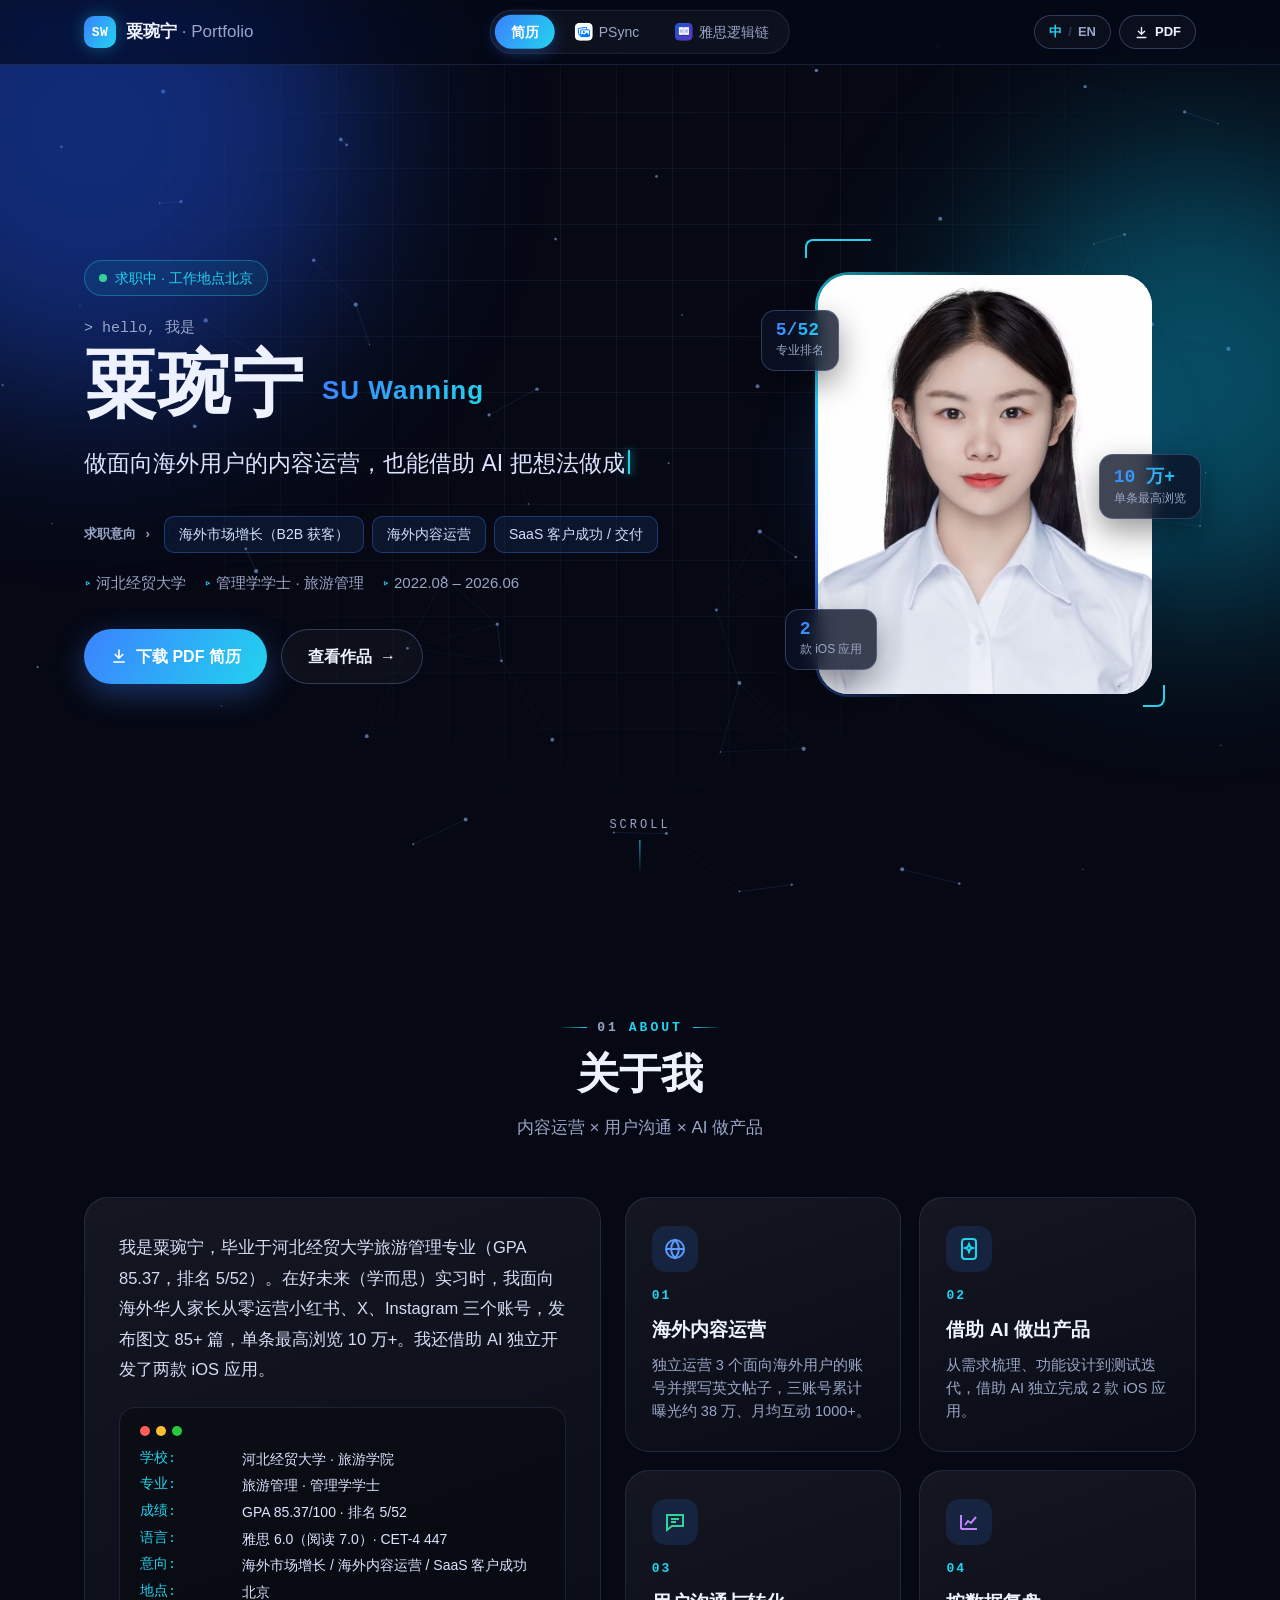
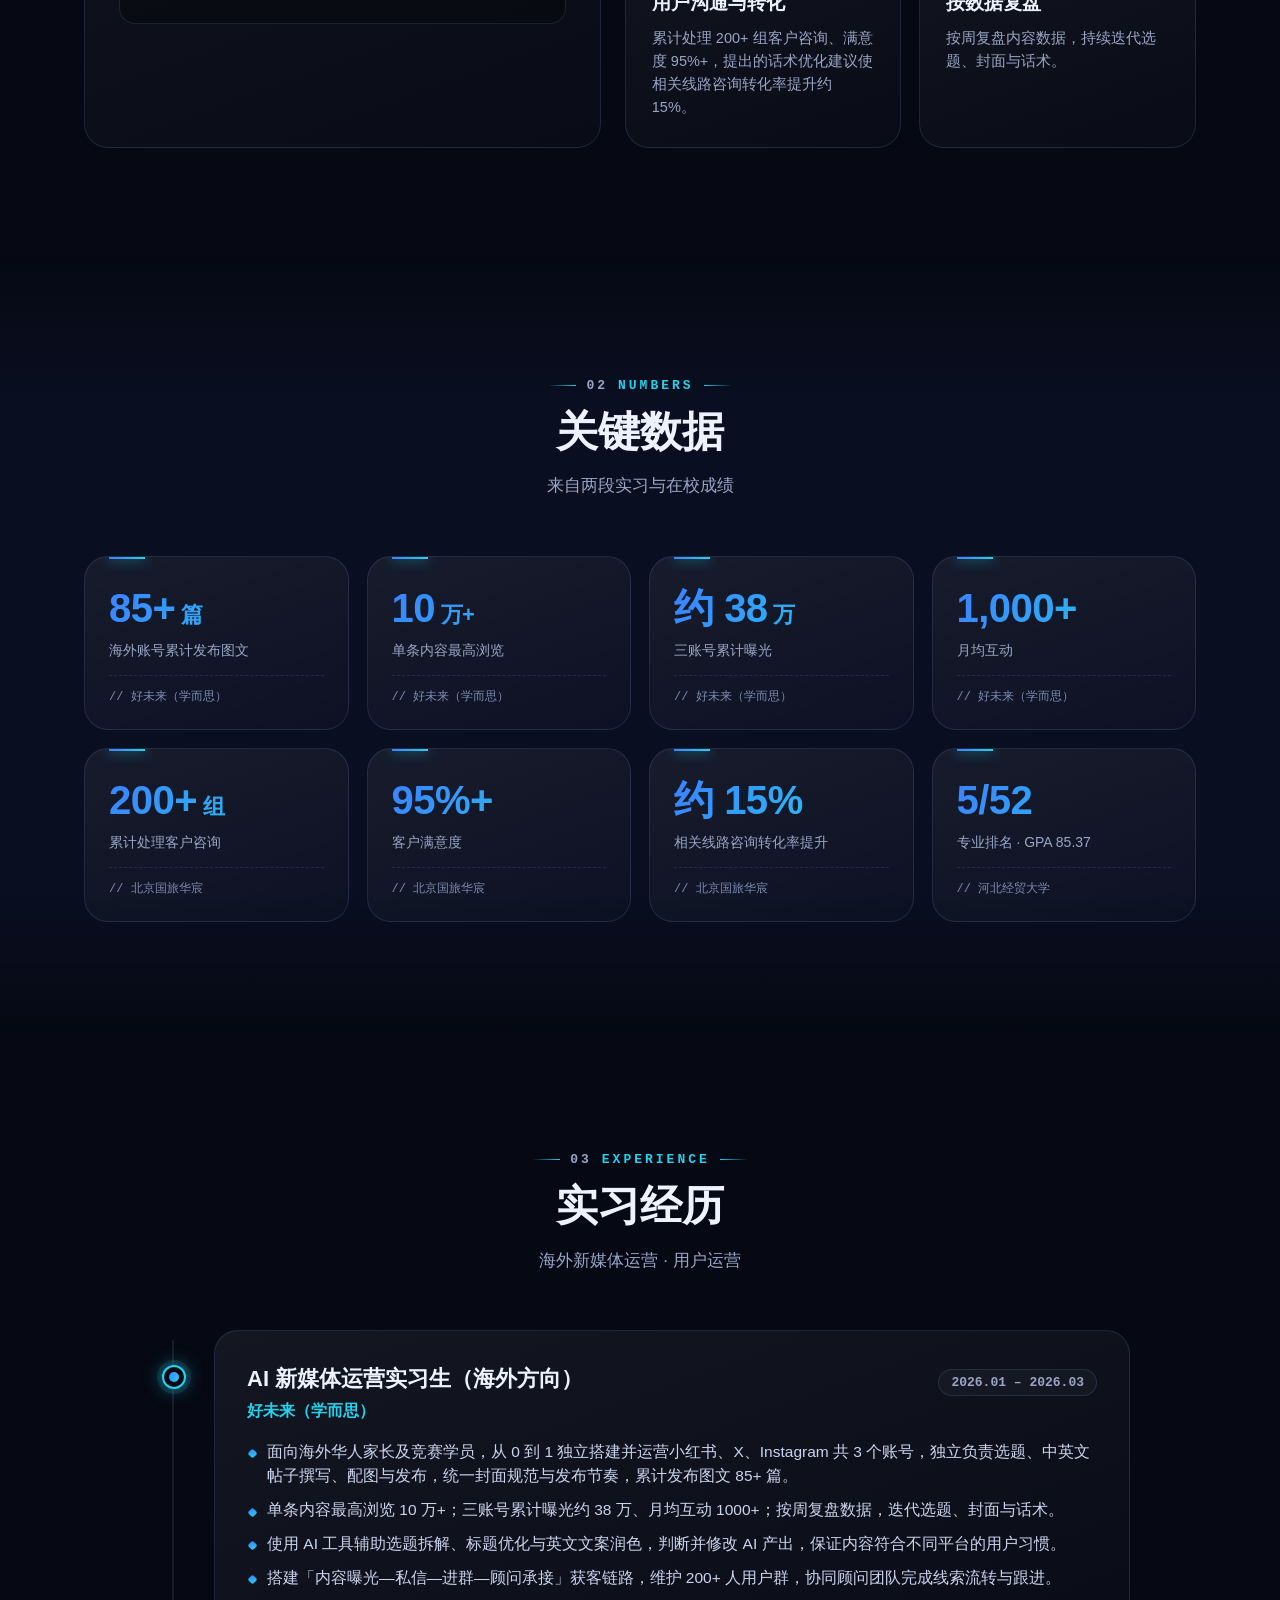
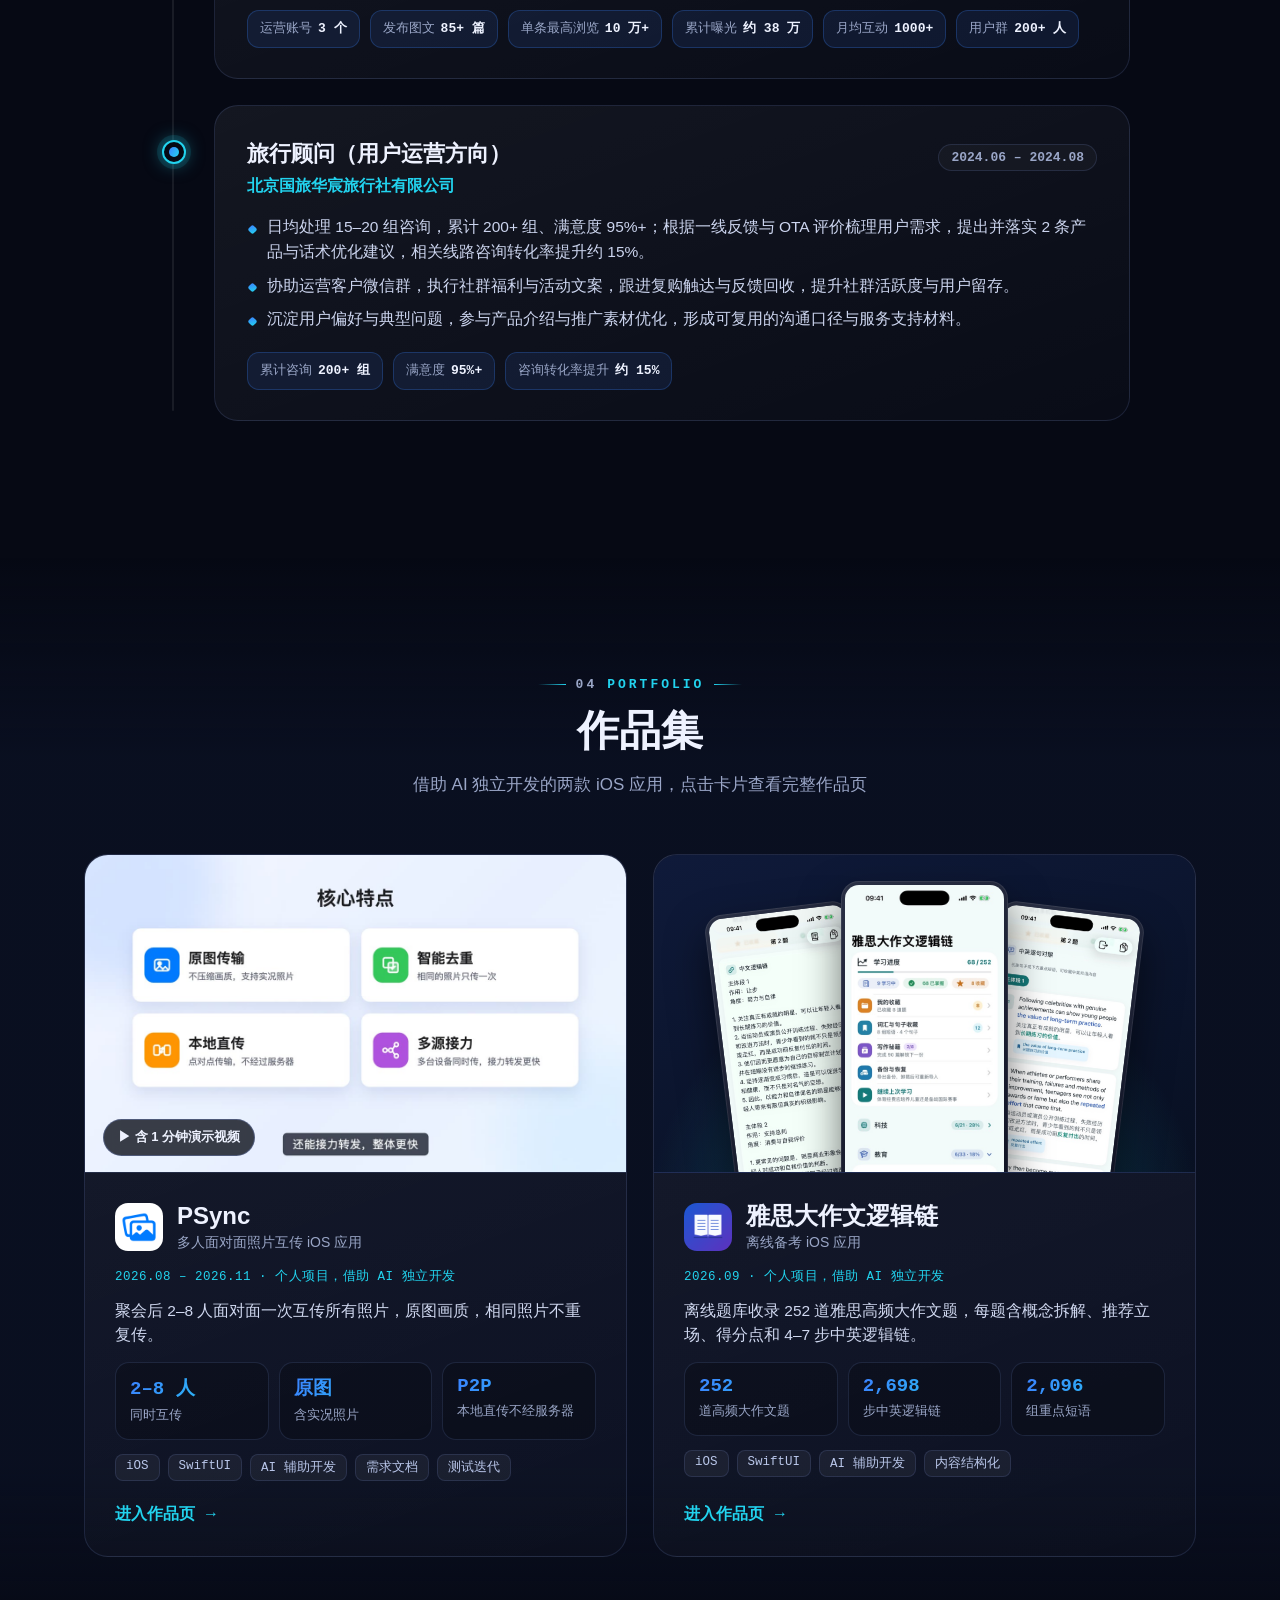
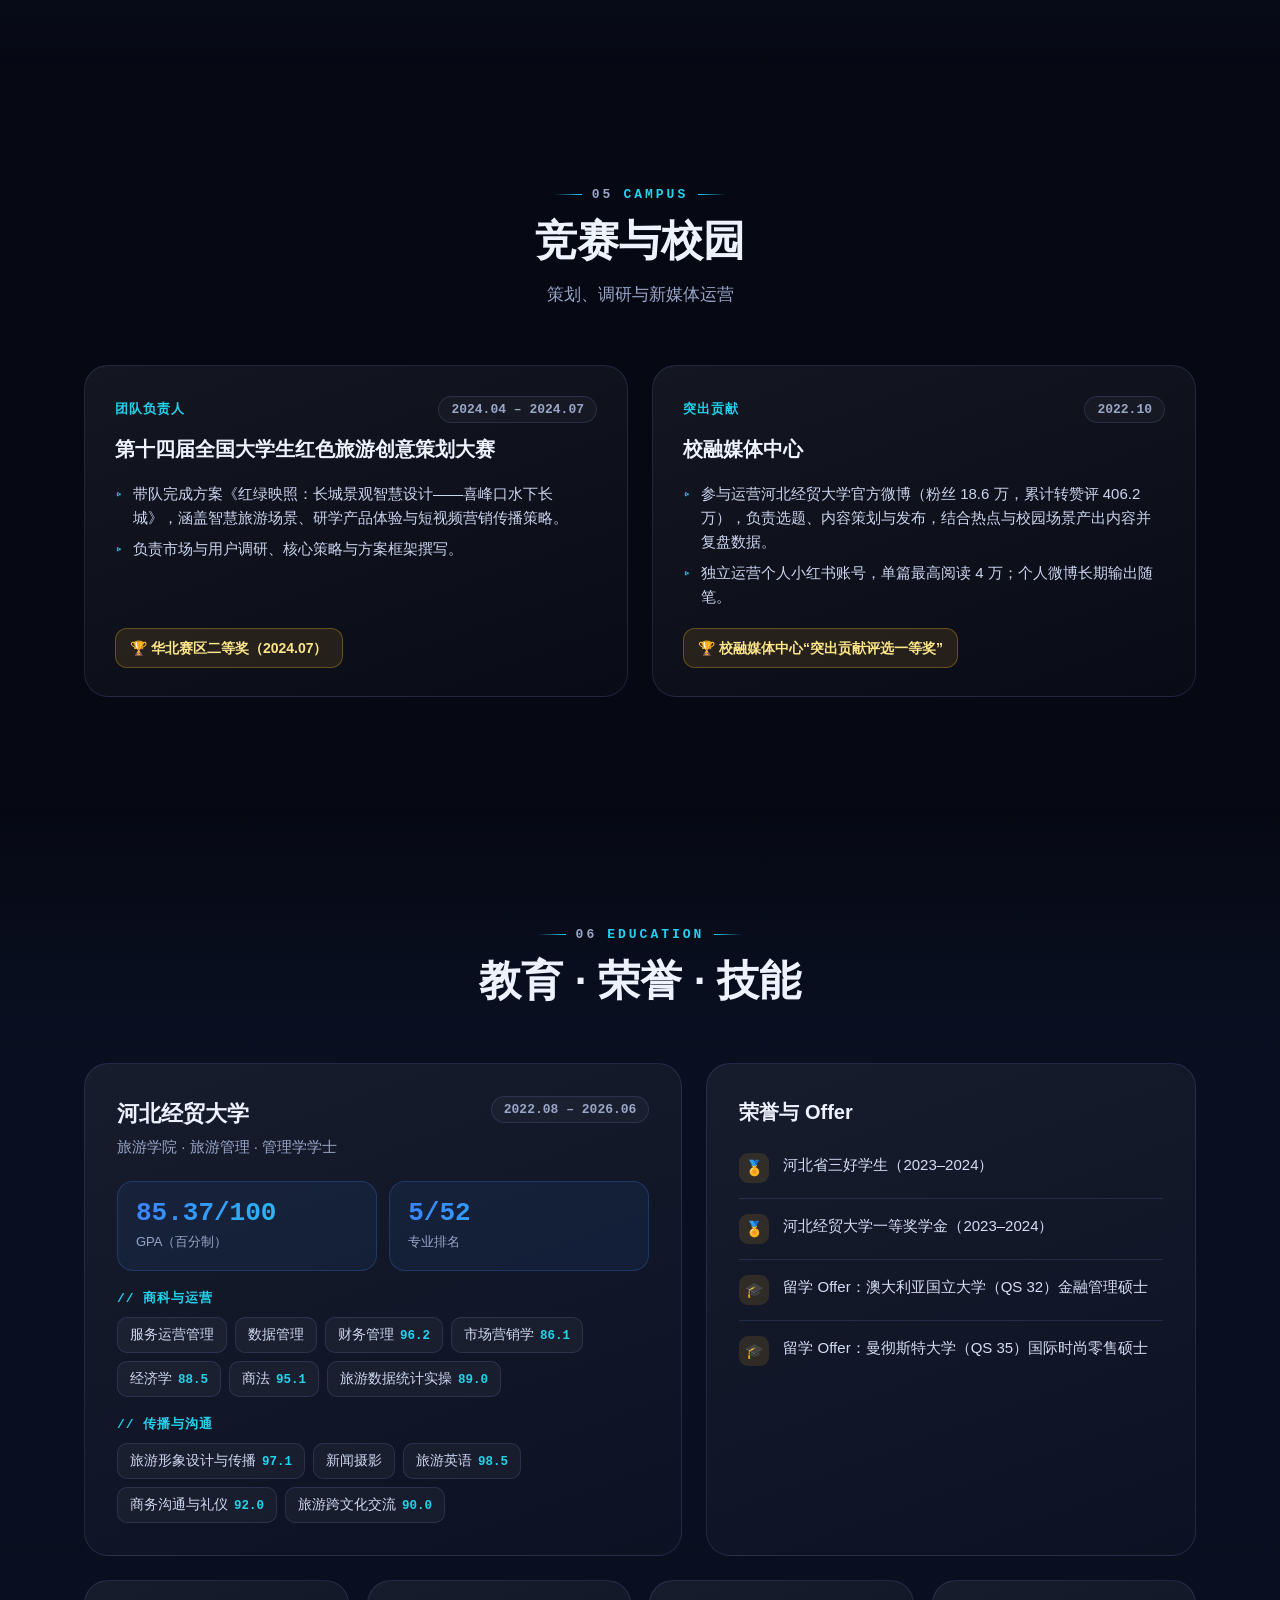
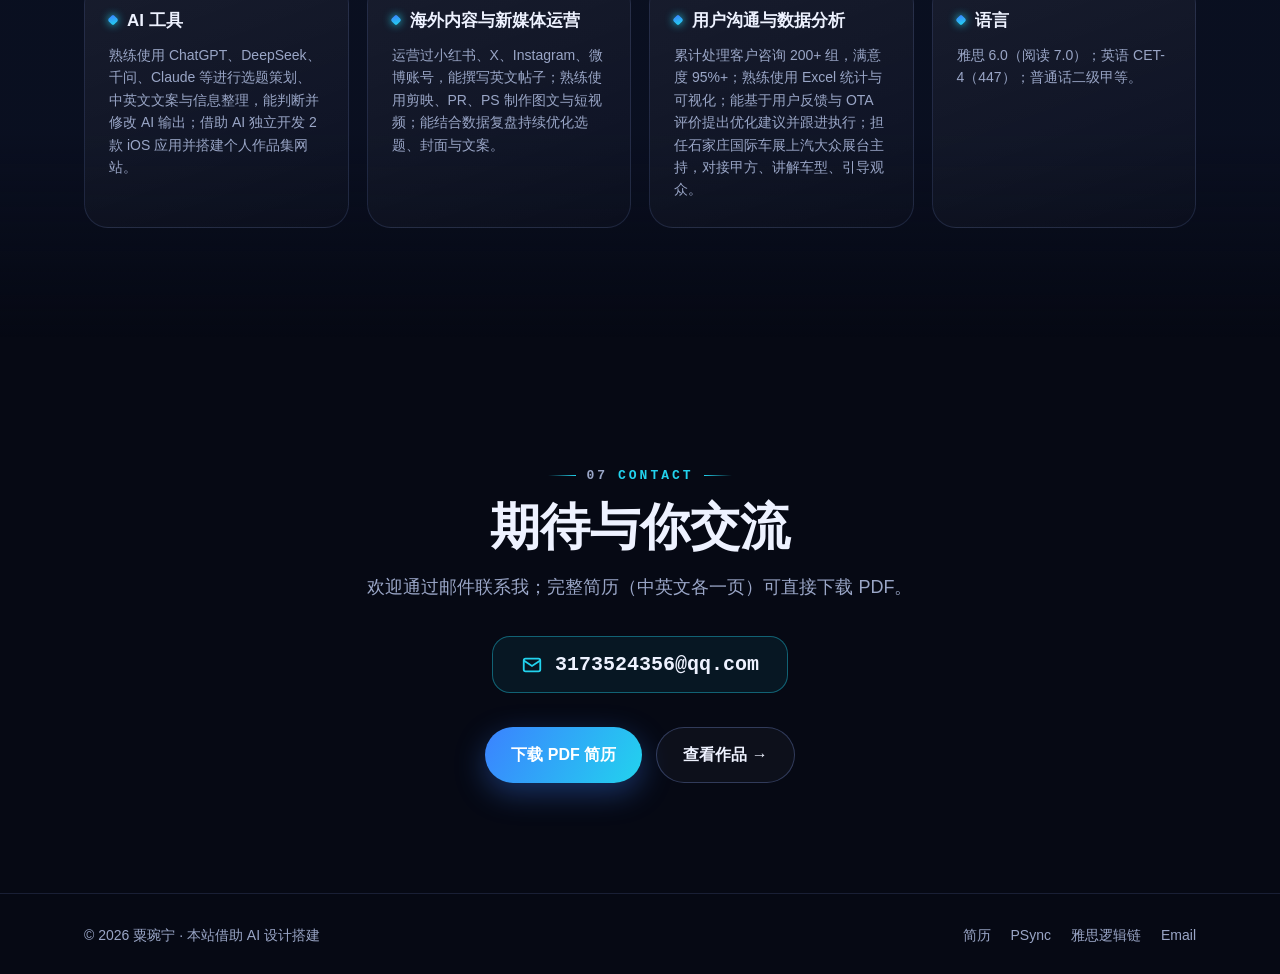
==== index.html @ b0721fc8 "粟琬宁个人简历与作品集网站：简历首页、PSync、雅思逻辑链" ====
<!DOCTYPE html>
<html lang="zh-CN">
<head>
<meta charset="utf-8">
<meta name="viewport" content="width=device-width, initial-scale=1, viewport-fit=cover">
<title>粟琬宁 · 个人简历与作品集</title>
<meta name="description" content="粟琬宁｜河北经贸大学旅游管理本科。海外内容运营实习经历，借助 AI 独立开发 2 款 iOS 应用。求职方向：海外市场增长、海外内容运营、SaaS 客户成功。">
<meta name="theme-color" content="#060914">
<meta property="og:type" content="website">
<meta property="og:title" content="粟琬宁 · 个人简历与作品集">
<meta property="og:description" content="做面向海外用户的内容运营，也能借助 AI 把想法做成可用的软件。">
<meta property="og:url" content="https://sandglass-vic.github.io/ice-cv/">
<meta property="og:image" content="https://sandglass-vic.github.io/ice-cv/assets/og.jpg">
<meta name="twitter:card" content="summary_large_image">
<link rel="icon" href="assets/favicon.svg" type="image/svg+xml">
<link rel="stylesheet" href="assets/site.css">
<script>if (/[?&]static\b/.test(location.search)) document.documentElement.classList.add('static');</script>
<style>
  #net { position: fixed; inset: 0; width: 100%; height: 100%; z-index: -1; pointer-events: none; opacity: .75; }
  section { padding: 110px 0; position: relative; scroll-margin-top: var(--top-h); }
  .alt { background: linear-gradient(180deg, transparent, rgba(11, 17, 36, .78) 18%, rgba(11, 17, 36, .78) 82%, transparent); }
  .sec-head { text-align: center; max-width: 720px; margin: 0 auto 56px; }
  .eyebrow { color: var(--cyan); font: 600 13px var(--mono); letter-spacing: 3px; display: inline-flex; align-items: center; gap: 10px; }
  .eyebrow .no { color: var(--muted); }
  .eyebrow::before, .eyebrow::after { content: ""; width: 28px; height: 1px; background: linear-gradient(90deg, transparent, var(--cyan)); }
  .eyebrow::after { transform: scaleX(-1); }
  .sec-head h2 { font-size: 42px; font-weight: 800; margin-top: 12px; line-height: 1.25; }
  .sec-head p { color: var(--muted); font-size: 17px; margin-top: 14px; }
  .mono { font-family: var(--mono); }

  /* ---------- hero ---------- */
  .hero { position: relative; padding: calc(var(--top-h) + 80px) 0 100px; overflow: hidden; min-height: 100vh; display: flex; align-items: center; }
  .static .hero { min-height: 0; }
  .hero::before {
    content: ""; position: absolute; inset: 0;
    background-image: linear-gradient(var(--line) 1px, transparent 1px), linear-gradient(90deg, var(--line) 1px, transparent 1px);
    background-size: 56px 56px; mask-image: radial-gradient(ellipse at 50% 35%, #000 20%, transparent 70%);
    -webkit-mask-image: radial-gradient(ellipse at 50% 35%, #000 20%, transparent 70%); opacity: .5;
  }
  .orb { position: absolute; border-radius: 50%; filter: blur(90px); opacity: .5; animation: float 12s ease-in-out infinite; pointer-events: none; }
  @keyframes float { 0%,100% { transform: translate(0,0); } 50% { transform: translate(30px,-30px); } }
  .hero > .wrap { position: relative; width: 100%; display: grid; grid-template-columns: 1.2fr .8fr; gap: 56px; align-items: center; }
  .tag {
    display: inline-flex; align-items: center; gap: 8px; padding: 6px 14px; border-radius: 999px; font-size: 14px; color: var(--cyan);
    border: 1px solid rgba(34, 211, 238, .35); background: rgba(34, 211, 238, .08); margin-bottom: 22px;
  }
  .tag i { width: 8px; height: 8px; border-radius: 50%; background: #34d399; box-shadow: 0 0 0 0 rgba(52, 211, 153, .7); animation: ping 2s infinite; }
  @keyframes ping { 0% { box-shadow: 0 0 0 0 rgba(52,211,153,.6); } 80%,100% { box-shadow: 0 0 0 10px rgba(52,211,153,0); } }
  .hello { font: 500 15px var(--mono); color: var(--muted); }
  .hello b { color: var(--cyan); font-weight: 600; }
  .hero h1 { font-size: 72px; line-height: 1.1; font-weight: 800; letter-spacing: 2px; margin-top: 8px; }
  .hero h1 small { font-size: 26px; letter-spacing: 1px; margin-left: 16px; font-weight: 700; vertical-align: middle; }
  html[lang="en"] .hero h1 { letter-spacing: -1px; }
  .typed { font-size: 23px; line-height: 1.55; margin: 22px 0 24px; min-height: 2em; max-width: 620px; color: #dbe3ff; }
  .typed .caret { display: inline-block; width: 2px; height: 1.05em; margin-left: 3px; vertical-align: -3px; background: var(--cyan); box-shadow: 0 0 8px var(--cyan); animation: blink 1s steps(1) infinite; }
  @keyframes blink { 50% { opacity: 0; } }
  .roles { display: flex; flex-wrap: wrap; align-items: center; gap: 8px; }
  .roles .lab { font: 600 13px var(--mono); color: var(--muted); margin-right: 4px; }
  .roles span.r { padding: 6px 14px; border-radius: 10px; font-size: 14px; border: 1px solid rgba(59, 130, 255, .35); background: rgba(59, 130, 255, .1); color: #cfe0ff; }
  .edu-line { margin-top: 18px; color: var(--muted); font-size: 15px; display: flex; flex-wrap: wrap; gap: 6px 18px; }
  .edu-line span::before { content: "▹ "; color: var(--cyan); }
  .cta { display: flex; gap: 14px; flex-wrap: wrap; margin-top: 34px; }

  .avatar-wrap { position: relative; justify-self: center; width: 340px; max-width: 100%; }
  .avatar-wrap::before {
    content: ""; position: absolute; width: 440px; height: 440px; top: 50%; left: 50%; transform: translate(-50%,-50%);
    background: radial-gradient(circle, rgba(59,130,255,.42), transparent 65%); filter: blur(24px);
  }
  .avatar { position: relative; aspect-ratio: 4 / 5; border-radius: 34px; padding: 3px; overflow: hidden; }
  .avatar::before {
    content: ""; position: absolute; inset: -50%; animation: spin 6s linear infinite;
    background: conic-gradient(from 0deg, transparent 0 55%, #3b82ff 70%, #22d3ee 85%, transparent 100%);
  }
  @keyframes spin { to { transform: rotate(1turn); } }
  .avatar .inner { position: relative; height: 100%; border-radius: 31px; overflow: hidden; background: #fff; box-shadow: inset 0 0 0 1px rgba(255,255,255,.1); }
  .avatar img { width: 100%; height: 100%; object-fit: cover; object-position: 50% 20%; display: block; }
  .avatar .scan {
    position: absolute; left: 0; right: 0; height: 30%; top: -30%;
    background: linear-gradient(180deg, transparent, rgba(34, 211, 238, .18), transparent); animation: scan 4.5s ease-in-out infinite;
  }
  @keyframes scan { 0% { top: -30%; } 60%,100% { top: 100%; } }
  .corner { position: absolute; width: 22px; height: 22px; border: 2px solid var(--cyan); z-index: 2; }
  .corner.tl { top: -10px; left: -10px; border-right: 0; border-bottom: 0; border-top-left-radius: 8px; }
  .corner.br { bottom: -10px; right: -10px; border-left: 0; border-top: 0; border-bottom-right-radius: 8px; }
  .badge {
    position: absolute; z-index: 3; padding: 9px 14px; border-radius: 14px; font-size: 13px; white-space: nowrap;
    background: rgba(11, 17, 36, .78); border: 1px solid var(--line2); backdrop-filter: blur(10px); -webkit-backdrop-filter: blur(10px);
    box-shadow: 0 12px 30px rgba(0,0,0,.4); animation: bob 6s ease-in-out infinite;
  }
  .badge b { display: block; font: 800 18px var(--mono); }
  .badge span { color: var(--muted); font-size: 12px; }
  .badge.b1 { left: -54px; top: 14%; }
  .badge.b2 { right: -46px; top: 46%; animation-delay: -2s; }
  .badge.b3 { left: -30px; bottom: 6%; animation-delay: -4s; }
  @keyframes bob { 0%,100% { transform: translateY(0); } 50% { transform: translateY(-10px); } }
  .scroll-hint { position: absolute; left: 50%; bottom: 26px; transform: translateX(-50%); color: var(--muted); font: 12px var(--mono); letter-spacing: 3px; display: flex; flex-direction: column; align-items: center; gap: 8px; }
  .scroll-hint i { width: 1px; height: 34px; background: linear-gradient(var(--cyan), transparent); animation: drop 2s ease-in-out infinite; transform-origin: top; }
  @keyframes drop { 0% { transform: scaleY(0); } 50% { transform: scaleY(1); } 100% { transform: scaleY(1); opacity: 0; } }

  /* ---------- about ---------- */
  .about { display: grid; grid-template-columns: .95fr 1.05fr; gap: 24px; align-items: stretch; }
  .intro { padding: 34px; display: flex; flex-direction: column; gap: 22px; }
  .intro p { font-size: 16.5px; color: #d5ddf5; line-height: 1.85; }
  .spec { font: 13.5px/1.9 var(--mono); padding: 18px 20px; border-radius: 16px; background: rgba(0, 0, 0, .28); border: 1px solid var(--line); }
  .spec .dots { display: flex; gap: 6px; margin-bottom: 10px; }
  .spec .dots i { width: 10px; height: 10px; border-radius: 50%; background: #ff5f57; }
  .spec .dots i:nth-child(2) { background: #febc2e; } .spec .dots i:nth-child(3) { background: #28c840; }
  .spec .row { display: grid; grid-template-columns: 92px 1fr; gap: 10px; }
  .spec .k { color: var(--cyan); }
  .spec .v { color: #dbe3ff; font-family: -apple-system, "PingFang SC", sans-serif; font-size: 14px; }
  .strengths { display: grid; grid-template-columns: 1fr 1fr; gap: 18px; }
  .str { padding: 28px 26px; }
  .str .no { font: 700 13px var(--mono); color: var(--cyan); letter-spacing: 2px; }
  .str h3 { font-size: 19px; margin: 12px 0 8px; }
  .str p { font-size: 14.5px; color: var(--muted); }
  .str .ic { width: 46px; height: 46px; border-radius: 14px; display: grid; place-items: center; margin-bottom: 16px; background: rgba(59,130,255,.14); }
  .str .ic svg { width: 24px; height: 24px; }
  .str:hover { transform: translateY(-4px); }

  /* ---------- numbers ---------- */
  .nums { display: grid; grid-template-columns: repeat(4, 1fr); gap: 18px; }
  .num { padding: 28px 24px 24px; overflow: hidden; }
  .num b { display: block; font-size: 40px; line-height: 1.15; font-weight: 800; font-variant-numeric: tabular-nums; letter-spacing: -.5px; white-space: nowrap; }
  .num b small { font-size: 22px; font-weight: 700; }
  .num > span { display: block; color: var(--muted); font-size: 14px; margin-top: 8px; }
  .num .src { display: block; margin-top: 14px; padding-top: 12px; border-top: 1px dashed var(--line); font: 12px var(--mono); color: #7f8bb0; }
  .num::before { content: ""; position: absolute; left: 24px; top: 0; width: 36px; height: 2px; background: var(--grad); box-shadow: 0 0 12px var(--cyan); }

  /* ---------- timeline ---------- */
  .tl { position: relative; max-width: 980px; margin: 0 auto; padding-left: 64px; }
  .tl .rail { position: absolute; left: 22px; top: 10px; bottom: 10px; width: 2px; background: rgba(255,255,255,.08); border-radius: 2px; }
  .tl .rail i { position: absolute; left: 0; top: 0; width: 100%; height: 0; background: var(--grad); border-radius: 2px; box-shadow: 0 0 12px rgba(34,211,238,.6); }
  .job { position: relative; padding: 30px 32px; margin-bottom: 26px; }
  .job .dot { position: absolute; left: -53px; top: 34px; width: 24px; height: 24px; border-radius: 50%; background: var(--bg); border: 2px solid var(--cyan); box-shadow: 0 0 0 5px rgba(34,211,238,.12), 0 0 18px rgba(34,211,238,.5); }
  .job .dot::after { content: ""; position: absolute; inset: 5px; border-radius: 50%; background: var(--grad); }
  .job-top { display: flex; justify-content: space-between; gap: 16px; flex-wrap: wrap; align-items: baseline; }
  .job h3 { font-size: 22px; }
  .job .co { color: var(--cyan); font-weight: 600; font-size: 16px; margin-top: 2px; }
  .date { font: 600 13px var(--mono); color: var(--muted); padding: 5px 12px; border-radius: 999px; border: 1px solid var(--line); background: rgba(255,255,255,.03); white-space: nowrap; }
  .job ul { margin-top: 16px; }
  .job li { list-style: none; position: relative; padding-left: 20px; margin: 9px 0; color: #ccd5ef; font-size: 15.5px; }
  .job li::before { content: ""; position: absolute; left: 2px; top: .68em; width: 7px; height: 7px; border-radius: 2px; background: var(--grad); transform: rotate(45deg); }
  .metrics { display: flex; flex-wrap: wrap; gap: 10px; margin-top: 20px; }
  .metrics span { padding: 7px 12px; border-radius: 12px; background: rgba(59,130,255,.1); border: 1px solid rgba(59,130,255,.25); font-size: 13px; color: var(--muted); }
  .metrics b { color: var(--text); font-family: var(--mono); margin-left: 6px; }

  /* ---------- works ---------- */
  .works { display: grid; grid-template-columns: 1fr 1fr; gap: 26px; }
  .work { display: flex; flex-direction: column; overflow: hidden; }
  .work:hover { transform: translateY(-6px); }
  .work .vis { position: relative; aspect-ratio: 16 / 9.4; overflow: hidden; border-bottom: 1px solid var(--line); }
  .work .vis img { display: block; }
  .vis-psync img.poster { width: 100%; height: 100%; object-fit: cover; transition: transform .6s; }
  .work:hover .vis-psync img.poster { transform: scale(1.04); }
  .vis-psync .play { position: absolute; left: 18px; bottom: 16px; display: flex; align-items: center; gap: 8px; padding: 7px 14px; border-radius: 999px; font-size: 13px; font-weight: 600; background: rgba(6,9,20,.78); border: 1px solid var(--line2); backdrop-filter: blur(8px); }
  .vis-ielts { background: radial-gradient(circle at 50% 120%, rgba(34,211,238,.35), transparent 60%), linear-gradient(160deg, #0f1a3a, #081022); display: flex; justify-content: center; align-items: flex-start; padding-top: 26px; }
  .vis-ielts .ph { width: 27%; border-radius: 18px; padding: 4px; background: linear-gradient(145deg, #2a3045, #0d1020); box-shadow: 0 20px 40px rgba(0,0,0,.55), inset 0 0 0 1px rgba(255,255,255,.08); transition: transform .5s; }
  .vis-ielts .ph img { width: 100%; aspect-ratio: 414 / 900; object-fit: cover; border-radius: 14px; }
  .vis-ielts .ph:nth-child(1) { transform: translate(18%, 26px) rotate(-7deg); }
  .vis-ielts .ph:nth-child(2) { z-index: 2; width: 31%; }
  .vis-ielts .ph:nth-child(3) { transform: translate(-18%, 26px) rotate(7deg); }
  .work:hover .vis-ielts .ph:nth-child(1) { transform: translate(8%, 18px) rotate(-10deg); }
  .work:hover .vis-ielts .ph:nth-child(3) { transform: translate(-8%, 18px) rotate(10deg); }
  .work .body { padding: 28px 30px 30px; display: flex; flex-direction: column; gap: 14px; flex: 1; }
  .work .ttl { display: flex; align-items: center; gap: 14px; }
  .work .ttl img { width: 48px; height: 48px; border-radius: 13px; }
  .work h3 { font-size: 24px; line-height: 1.25; }
  .work .subt { color: var(--muted); font-size: 14px; }
  .work .meta { font: 12.5px var(--mono); color: var(--cyan); letter-spacing: .5px; }
  .work p.sum { color: #d0d8f0; font-size: 15.5px; }
  .mini { display: grid; grid-template-columns: repeat(3, 1fr); gap: 10px; }
  .mini div { padding: 12px 14px; border-radius: 14px; background: rgba(0,0,0,.22); border: 1px solid var(--line); }
  .mini b { display: block; font: 800 19px var(--mono); }
  .mini span { font-size: 12.5px; color: var(--muted); }
  .tags { display: flex; flex-wrap: wrap; gap: 8px; }
  .tags span { font: 12.5px var(--mono); padding: 4px 10px; border-radius: 8px; background: rgba(255,255,255,.05); border: 1px solid var(--line); color: #b9c6ea; }
  .work .go { margin-top: auto; padding-top: 6px; display: flex; align-items: center; gap: 8px; color: var(--cyan); font-weight: 600; }
  .work .go i { font-style: normal; transition: transform .3s; }
  .work:hover .go i { transform: translateX(6px); }

  /* ---------- campus ---------- */
  .camp { display: grid; grid-template-columns: 1fr 1fr; gap: 24px; }
  .comp { padding: 30px 30px 28px; display: flex; flex-direction: column; gap: 12px; }
  .comp .role { font: 600 12.5px var(--mono); color: var(--cyan); letter-spacing: 1px; }
  .comp h3 { font-size: 20px; line-height: 1.4; }
  .comp li { list-style: none; position: relative; padding-left: 18px; margin: 7px 0; color: #ccd5ef; font-size: 15px; }
  .comp li::before { content: "▹"; position: absolute; left: 0; color: var(--cyan); }
  .award { margin-top: auto; display: inline-flex; align-self: flex-start; align-items: center; gap: 8px; padding: 8px 14px; border-radius: 12px; font-size: 14px; font-weight: 600; color: #fde68a; background: rgba(251,191,36,.1); border: 1px solid rgba(251,191,36,.3); }

  /* ---------- education / honors / skills ---------- */
  .edu-grid { display: grid; grid-template-columns: 1.1fr .9fr; gap: 24px; }
  .edu { padding: 32px; }
  .edu-head { display: flex; justify-content: space-between; gap: 14px; flex-wrap: wrap; align-items: flex-start; }
  .edu h3 { font-size: 22px; }
  .edu .sub { color: var(--muted); font-size: 15px; margin-top: 4px; }
  .score { display: grid; grid-template-columns: 1fr 1fr; gap: 12px; margin: 22px 0 6px; }
  .score div { padding: 16px 18px; border-radius: 16px; background: rgba(59,130,255,.08); border: 1px solid rgba(59,130,255,.25); }
  .score b { display: block; font: 800 26px var(--mono); }
  .score span { color: var(--muted); font-size: 13px; }
  .cgroup { margin-top: 18px; }
  .cgroup h4 { font: 600 13px var(--mono); color: var(--cyan); letter-spacing: 1px; margin-bottom: 10px; }
  .courses { display: flex; flex-wrap: wrap; gap: 8px; }
  .courses span { font-size: 13.5px; padding: 6px 12px; border-radius: 10px; background: rgba(255,255,255,.04); border: 1px solid var(--line); color: #cfd8f2; }
  .courses b { font-family: var(--mono); color: var(--cyan); font-weight: 600; margin-left: 6px; font-size: 12.5px; }
  .honors { padding: 32px; }
  .honors h3, .skills-title { font-size: 20px; display: flex; align-items: center; gap: 10px; }
  .honors li { list-style: none; display: flex; gap: 14px; align-items: flex-start; padding: 15px 0; border-top: 1px solid var(--line); font-size: 15px; color: #d5ddf5; }
  .honors li:first-of-type { border-top: 0; margin-top: 10px; }
  .honors li i { flex: none; width: 30px; height: 30px; border-radius: 9px; display: grid; place-items: center; font-style: normal; font-size: 15px; background: rgba(251,191,36,.12); }
  .skills { display: grid; grid-template-columns: repeat(4, 1fr); gap: 18px; margin-top: 24px; }
  .skill { padding: 26px 24px; }
  .skill h4 { font-size: 17px; display: flex; align-items: center; gap: 10px; }
  .skill h4 i { width: 8px; height: 8px; border-radius: 2px; background: var(--grad); transform: rotate(45deg); box-shadow: 0 0 8px var(--cyan); }
  .skill p { color: var(--muted); font-size: 14px; margin-top: 10px; }

  /* ---------- contact ---------- */
  .contact { text-align: center; padding: 120px 0 110px; }
  .contact h2 { font-size: 50px; font-weight: 800; line-height: 1.2; margin-top: 14px; }
  .contact p { color: var(--muted); font-size: 18px; margin: 16px auto 0; max-width: 640px; }
  .mail { display: inline-flex; align-items: center; gap: 12px; margin-top: 34px; padding: 16px 28px; border-radius: 18px; font: 600 20px var(--mono); border: 1px solid rgba(34,211,238,.4); background: rgba(34,211,238,.07); transition: all .3s; }
  .mail:hover { background: rgba(34,211,238,.14); box-shadow: 0 0 40px rgba(34,211,238,.25); }
  .mail svg { width: 22px; height: 22px; color: var(--cyan); }
  .contact .cta { justify-content: center; }

  @media (max-width: 1080px) {
    .nums { grid-template-columns: repeat(2, 1fr); }
    .skills { grid-template-columns: 1fr 1fr; }
  }
  @media (max-width: 960px) {
    .hero { min-height: 0; padding: calc(var(--top-h) + 50px) 0 80px; text-align: center; }
    .hero > .wrap { grid-template-columns: 1fr; gap: 44px; }
    .avatar-wrap { order: -1; width: 240px; }
    .avatar-wrap::before { width: 320px; height: 320px; }
    .hero h1 { font-size: 50px; }
    .hero h1 small { display: block; margin: 6px 0 0; font-size: 20px; }
    .typed { font-size: 19px; margin-left: auto; margin-right: auto; }
    .roles, .edu-line, .cta { justify-content: center; }
    .badge.b1 { left: -70px; } .badge.b2 { right: -70px; } .badge.b3 { left: -50px; }
    .scroll-hint { display: none; }
    .about, .works, .camp, .edu-grid { grid-template-columns: 1fr; }
    section { padding: 80px 0; }
    .sec-head h2 { font-size: 32px; }
    .contact h2 { font-size: 36px; }
  }
  @media (max-width: 520px) {
    .hero h1 { font-size: 42px; }
    .typed { font-size: 17px; min-height: 3.2em; }
    .avatar-wrap { width: 200px; }
    .badge { padding: 6px 10px; } .badge b { font-size: 14px; } .badge span { font-size: 11px; }
    .badge.b1 { left: -62px; } .badge.b2 { right: -62px; } .badge.b3 { left: -50px; }
    .roles .lab { width: 100%; margin: 0 0 2px; }
    .cta .btn { flex: 1 1 100%; justify-content: center; padding: 13px 20px; }
    .intro, .edu, .honors { padding: 24px 20px; }
    .spec .row { grid-template-columns: 64px 1fr; }
    .strengths, .skills { grid-template-columns: 1fr; gap: 12px; }
    .str, .skill { padding: 20px 18px; }
    .str { display: grid; grid-template-columns: 40px 1fr; gap: 0 14px; align-items: start; }
    .str .ic { grid-row: span 2; width: 40px; height: 40px; margin: 2px 0 0; border-radius: 12px; }
    .str .ic svg { width: 21px; height: 21px; }
    .str .no { display: none; }
    .str h3 { margin: 0 0 4px; font-size: 17px; }
    .str p { font-size: 14px; }
    .nums { gap: 12px; }
    .num { padding: 20px 16px 16px; }
    .num b { font-size: 28px; } .num b small { font-size: 16px; }
    .num > span { font-size: 13px; }
    .num .src { display: none; }
    .tl { padding-left: 34px; }
    .tl .rail { left: 9px; }
    .job { padding: 22px 18px; }
    .job .dot { left: -34px; width: 18px; height: 18px; top: 26px; } .job .dot::after { inset: 3px; }
    .job h3 { font-size: 18px; }
    .job li { font-size: 14.5px; }
    .work .body, .comp { padding: 22px 18px; }
    .work h3 { font-size: 20px; }
    .mini b { font-size: 16px; }
    .mini div { padding: 10px; }
    .score b { font-size: 21px; }
    .mail { font-size: 15px; padding: 14px 18px; }
    .contact h2 { font-size: 30px; }
    .sec-head h2 { font-size: 28px; }
  }
  @media (prefers-reduced-motion: reduce) {
    .orb, .avatar::before, .avatar .scan, .badge, .tag i, .scroll-hint i, .typed .caret { animation: none; }
  }
</style>
</head>
<body>
<canvas id="net" aria-hidden="true"></canvas>

<nav class="site-nav">
  <div class="wrap nav-in">
    <a class="s-brand" href="index.html"><span class="mark">SW</span><span><span data-t="brandName">粟琬宁</span><span class="sub"> · Portfolio</span></span></a>
    <div class="s-tabs">
      <a class="on" href="index.html" data-t="navResume">简历</a>
      <a href="psync/index.html"><img src="psync/assets/icon.png" alt="">PSync</a>
      <a href="ielts/index.html"><img src="ielts/assets/icon.png" alt=""><span data-t="navIelts">雅思逻辑链</span></a>
    </div>
    <div class="s-actions">
      <button class="s-chip s-lang" id="langBtn" type="button" aria-label="切换语言 / Switch language"><b data-l="zh">中</b><i>/</i><b data-l="en">EN</b></button>
      <a class="s-chip" href="assets/SuWanning_Resume.pdf" download="粟琬宁_简历_SuWanning_Resume.pdf"><svg viewBox="0 0 24 24" fill="none" stroke="currentColor" stroke-width="2.2" stroke-linecap="round" stroke-linejoin="round"><path d="M12 4v11M7 10l5 5 5-5M5 20h14"/></svg>PDF</a>
    </div>
  </div>
  <div class="s-progress"></div>
</nav>

<header class="hero" id="top">
  <div class="orb" style="width:540px;height:540px;background:#1d4ed8;left:-180px;top:-140px"></div>
  <div class="orb" style="width:440px;height:440px;background:#0891b2;right:-140px;top:160px;animation-delay:-6s"></div>
  <div class="wrap">
    <div>
      <span class="tag"><i></i><span data-t="heroTag"></span></span>
      <div class="hello" data-t="hello"></div>
      <h1><span data-t="name"></span><small class="grad-text" data-t="altName"></small></h1>
      <p class="typed"><span id="typed"></span><span class="caret"></span></p>
      <div class="roles" id="roles"></div>
      <div class="edu-line" id="eduLine"></div>
      <div class="cta">
        <a class="btn btn-main" href="assets/SuWanning_Resume.pdf" download="粟琬宁_简历_SuWanning_Resume.pdf"><svg viewBox="0 0 24 24" fill="none" stroke="currentColor" stroke-width="2.2" stroke-linecap="round" stroke-linejoin="round"><path d="M12 4v11M7 10l5 5 5-5M5 20h14"/></svg><span data-t="btnPdf"></span></a>
        <a class="btn btn-ghost" href="#works"><span data-t="btnWorks"></span> →</a>
      </div>
    </div>
    <div class="avatar-wrap">
      <span class="corner tl"></span><span class="corner br"></span>
      <div class="avatar"><div class="inner"><img src="assets/photo.jpg" alt="粟琬宁 / SU Wanning" width="640" height="791"><span class="scan"></span></div></div>
      <div class="badge b1"><b class="grad-text">5/52</b><span data-t="bRank"></span></div>
      <div class="badge b2"><b class="grad-text" data-t="bViewsVal"></b><span data-t="bViews"></span></div>
      <div class="badge b3"><b class="grad-text">2</b><span data-t="bApps"></span></div>
    </div>
  </div>
  <a class="scroll-hint" href="#about">SCROLL<i></i></a>
</header>

<main>
  <section id="about"></section>
  <section id="numbers" class="alt"></section>
  <section id="experience"></section>
  <section id="works" class="alt"></section>
  <section id="campus"></section>
  <section id="education" class="alt"></section>
  <section id="contact" class="contact"></section>
</main>

<footer class="site-foot">
  <div class="wrap">
    <span data-t="foot"></span>
    <nav><a href="index.html" data-t="navResume">简历</a><a href="psync/index.html">PSync</a><a href="ielts/index.html" data-t="navIelts">雅思逻辑链</a><a href="mailto:3173524356@qq.com">Email</a></nav>
  </div>
</footer>

<noscript><p style="text-align:center;padding:20px;color:#9aa6c7">本页需要启用 JavaScript；也可以直接下载 <a href="assets/SuWanning_Resume.pdf" style="color:#22d3ee">PDF 简历</a>。</p></noscript>

<!-- 简历结构化数据：由 _work/resume/resume.json 生成，已去除个人隐私字段 -->
<script type="application/json" id="resume-data">{"zh":{"basics":{"name":"粟琬宁","degree":"管理学学士 · 旅游管理","school":"河北经贸大学 · 旅游学院","major":"旅游管理","email":"3173524356@qq.com","portfolio":"https://sandglass-vic.github.io/ice-cv/","targetRoles":["海外市场增长","海外内容运营","客户成功"]},"education":[{"school":"河北经贸大学","college":"旅游学院","major":"旅游管理","degree":"管理学学士","start":"2022.08","end":"2026.06","gpa":"85.37/100","rank":"5/52"}],"skills":[{"category":"AI 工具","detail":"熟练使用 ChatGPT、DeepSeek、千问、Claude 等进行选题策划、中英文文案与信息整理，能判断并修改 AI 输出；借助 AI 独立开发 2 款 iOS 应用并搭建个人作品集网站。"},{"category":"海外内容与新媒体运营","detail":"运营过小红书、X、Instagram、微博账号，能撰写英文帖子；熟练使用剪映、PR、PS 制作图文与短视频；能结合数据复盘持续优化选题、封面与文案。"},{"category":"用户沟通与数据分析","detail":"累计处理客户咨询 200+ 组，满意度 95%+；熟练使用 Excel 统计与可视化；能基于用户反馈与 OTA 评价提出优化建议并跟进执行；担任石家庄国际车展上汽大众展台主持，对接甲方、讲解车型、引导观众。"},{"category":"语言","detail":"雅思 6.0（阅读 7.0）；英语 CET-4（447）；普通话二级甲等。"}],"experience":[{"title":"AI 新媒体运营实习生（海外方向）","company":"好未来（学而思）","start":"2026.01","end":"2026.03","highlights":["面向海外华人家长及竞赛学员，从 0 到 1 独立搭建并运营小红书、X、Instagram 共 3 个账号，独立负责选题、中英文帖子撰写、配图与发布，统一封面规范与发布节奏，累计发布图文 85+ 篇。","单条内容最高浏览 10 万+；三账号累计曝光约 38 万、月均互动 1000+；按周复盘数据，迭代选题、封面与话术。","使用 AI 工具辅助选题拆解、标题优化与英文文案润色，判断并修改 AI 产出，保证内容符合不同平台的用户习惯。","搭建「内容曝光—私信—进群—顾问承接」获客链路，维护 200+ 人用户群，协同顾问团队完成线索流转与跟进。"],"metrics":[{"label":"运营账号","value":"3 个"},{"label":"发布图文","value":"85+ 篇"},{"label":"单条最高浏览","value":"10 万+"},{"label":"累计曝光","value":"约 38 万"},{"label":"月均互动","value":"1000+"},{"label":"用户群","value":"200+ 人"}]},{"title":"旅行顾问（用户运营方向）","company":"北京国旅华宸旅行社有限公司","start":"2024.06","end":"2024.08","highlights":["日均处理 15–20 组咨询，累计 200+ 组、满意度 95%+；根据一线反馈与 OTA 评价梳理用户需求，提出并落实 2 条产品与话术优化建议，相关线路咨询转化率提升约 15%。","协助运营客户微信群，执行社群福利与活动文案，跟进复购触达与反馈回收，提升社群活跃度与用户留存。","沉淀用户偏好与典型问题，参与产品介绍与推广素材优化，形成可复用的沟通口径与服务支持材料。"],"metrics":[{"label":"累计咨询","value":"200+ 组"},{"label":"满意度","value":"95%+"},{"label":"咨询转化率提升","value":"约 15%"}]}],"projects":[{"name":"PSync","subtitle":"多人面对面照片互传 iOS 应用","role":"个人项目，借助 AI 独立开发","start":"2026.08","end":"2026.11","tags":["iOS","SwiftUI","AI 辅助开发","需求文档","测试迭代"],"summary":"聚会后 2–8 人面对面一次互传所有照片，原图画质，相同照片不重复传。","highlights":["针对聚会后照片分散在各人手机的痛点梳理需求，定义核心功能：2–8 人面对面一次互传全部照片、原图画质（含实况照片）、相同照片只传一次、本地点对点传输不经服务器、核对安全码后开始传输。","编写结构化需求文档（分层架构、设备发现、去重与传输调度规则）指导 AI 开发；设计多设备互传场景测试，用真机反复测试迭代，并制作产品主页与宣传视频。"],"links":[{"label":"产品主页","url":"https://sandglass-vic.github.io/PSync/"}]},{"name":"雅思大作文逻辑链","subtitle":"离线备考 iOS 应用","role":"个人项目，借助 AI 独立开发","start":"2026.09","end":"2026.09","tags":["iOS","SwiftUI","AI 辅助开发","内容结构化"],"summary":"离线题库收录 252 道雅思高频大作文题，每题含概念拆解、推荐立场、得分点和 4–7 步中英逻辑链。","highlights":["将 252 道雅思高频大作文题整理为结构化离线题库，每题含概念拆解、推荐立场、得分点和 4–7 步中英逻辑链；编写校验脚本检查每道题内容是否完整。","设计题目列表、中英详情、一键复制、收藏等功能，结合自己备考的使用体验多轮调整内容结构与表达。"],"links":[]}],"competitions":[{"title":"团队负责人","event":"第十四届全国大学生红色旅游创意策划大赛","start":"2024.04","end":"2024.07","highlights":["带队完成方案《红绿映照：长城景观智慧设计——喜峰口水下长城》，涵盖智慧旅游场景、研学产品体验与短视频营销传播策略。","负责市场与用户调研、核心策略与方案框架撰写。"],"award":"华北赛区二等奖（2024.07）"},{"title":"突出贡献","event":"校融媒体中心","start":"2022.10","end":"2022.10","highlights":["参与运营河北经贸大学官方微博（粉丝 18.6 万，累计转赞评 406.2 万），负责选题、内容策划与发布，结合热点与校园场景产出内容并复盘数据。","独立运营个人小红书账号，单篇最高阅读 4 万；个人微博长期输出随笔。"],"award":"校融媒体中心“突出贡献评选一等奖”"}],"honors":["河北省三好学生（2023–2024）","河北经贸大学一等奖学金（2023–2024）","留学 Offer：澳大利亚国立大学（QS 32）金融管理硕士","留学 Offer：曼彻斯特大学（QS 35）国际时尚零售硕士"],"courses":[{"group":"商科与运营","items":[{"name":"服务运营管理"},{"name":"数据管理"},{"name":"财务管理","score":96.2},{"name":"市场营销学","score":86.1},{"name":"经济学","score":88.5},{"name":"商法","score":95.1},{"name":"旅游数据统计实操","score":89.0}]},{"group":"传播与沟通","items":[{"name":"旅游形象设计与传播","score":97.1},{"name":"新闻摄影"},{"name":"旅游英语","score":98.5},{"name":"商务沟通与礼仪","score":92.0},{"name":"旅游跨文化交流","score":90.0}]}]},"en":{"basics":{"name":"SU Wanning","degree":"B.M. Tourism Management","school":"Hebei University of Economics and Business, School of Tourism","major":"Tourism Management","email":"3173524356@qq.com","portfolio":"https://sandglass-vic.github.io/ice-cv/","targetRoles":["Overseas Growth Marketing","Overseas Content Operations","Customer Success"]},"education":[{"school":"Hebei University of Economics and Business","college":"School of Tourism","major":"Tourism Management","degree":"Bachelor of Management","start":"2022.08","end":"2026.06","gpa":"85.37/100","rank":"5/52"}],"skills":[{"category":"AI Tools","detail":"Use ChatGPT, DeepSeek, Qianwen, Claude and other LLMs for content planning, bilingual copywriting, and research, and review and edit AI output; independently built 2 iOS apps and a personal portfolio website with AI."},{"category":"Overseas Content & Social Media","detail":"Ran accounts on Xiaohongshu, X, Instagram, and Weibo; write English posts; proficient in CapCut, Premiere Pro, and Photoshop; use performance data to refine topics, covers, and copy."},{"category":"Customer Communication & Data","detail":"Handled 200+ customer inquiries with 95%+ satisfaction; Excel for statistics and visualization; turn feedback and OTA reviews into actionable suggestions. Host at the SAIC Volkswagen booth, Shijiazhuang International Auto Show: client liaison, model presentation, visitor engagement."},{"category":"Language","detail":"IELTS 6.0 (Reading 7.0); CET-4 (447); Mandarin Grade 2A."}],"experience":[{"title":"AI New Media Operations Intern (Overseas)","company":"TAL Education (Xueersi)","start":"2026.01","end":"2026.03","highlights":["Independently launched and ran 3 accounts on Xiaohongshu, X, and Instagram targeting overseas Chinese parents and competition students; owned topics, bilingual copy, visuals, and posting with a consistent style and cadence; 85+ posts.","Top post reached 100k+ views; the 3 accounts totaled ~380k impressions and 1,000+ monthly engagements; reviewed post data weekly to iterate topics, covers, and messaging.","Used AI tools for topic breakdown, headlines, and English copy, then reviewed and edited drafts to fit each platform.","Built the funnel from content exposure to DMs, group joins, and advisor handoff; maintained a 200+-member user group and worked with advisors on lead follow-up."],"metrics":[{"label":"Accounts","value":"3"},{"label":"Posts","value":"85+"},{"label":"Top post views","value":"100k+"},{"label":"Total impressions","value":"~380k"},{"label":"Monthly engagements","value":"1,000+"},{"label":"User group","value":"200+"}]},{"title":"Travel Consultant (User Operations)","company":"Beijing CITS Huachen Travel Agency Co., Ltd.","start":"2024.06","end":"2024.08","highlights":["Handled 15–20 inquiries/day, 200+ in total, 95%+ satisfaction; drew user needs from frontline feedback and OTA reviews; 2 product and messaging suggestions adopted, lifting route inquiry conversion by ~15%.","Assisted in running customer WeChat groups: community perks, campaign copy, and repeat-purchase outreach and feedback collection, improving engagement and retention.","Documented user preferences and common questions into reusable messaging guidelines and service materials."],"metrics":[{"label":"Inquiries handled","value":"200+"},{"label":"Satisfaction","value":"95%+"},{"label":"Inquiry conversion lift","value":"~15%"}]}],"projects":[{"name":"PSync","subtitle":"Face-to-face group photo sharing iOS app","role":"Personal project, built with AI","start":"2026.08","end":"2026.11","tags":["iOS","SwiftUI","AI-assisted development","Product spec","Testing & iteration"],"summary":"2–8 people exchange all their photos face to face in one go, in original quality, with duplicates sent only once.","highlights":["Scoped the pain point of party photos scattered across phones; defined core features: 2–8 people exchange all photos at once, original quality (incl. Live Photos), duplicates sent once, local peer-to-peer transfer with no server, safety-code check before transfer.","Wrote a structured spec (layered architecture, device discovery, dedup and scheduling rules) to guide AI coding; designed multi-device test scenarios, iterated via on-device testing; made a product page and promo video."],"links":[{"label":"Product page","url":"https://sandglass-vic.github.io/PSync/"}]},{"name":"IELTS Essay Logic Chains","subtitle":"Offline IELTS writing study iOS app","role":"Personal project, built with AI","start":"2026.09","end":"2026.09","tags":["iOS","SwiftUI","AI-assisted development","Content structuring"],"summary":"An offline bank of 252 high-frequency IELTS Task 2 questions, each with concept breakdown, recommended stance, scoring points, and a 4–7-step bilingual logic chain.","highlights":["Structured 252 high-frequency IELTS Task 2 questions into an offline question bank, each with concept breakdown, recommended stance, scoring points, and a 4–7-step bilingual logic chain; wrote a validation script to check completeness.","Designed question list, bilingual detail view, one-tap copy, and favorites; iterated content through several rounds of self-use."],"links":[]}],"competitions":[{"title":"Team Leader","event":"14th National College Student Red Tourism Creative Planning Competition","start":"2024.04","end":"2024.07","highlights":["Led the proposal Red & Green Reflections: Smart Design of the Great Wall Landscape – Xifengkou Underwater Great Wall, covering smart-tourism scenarios, study-tour products, and short-video marketing.","Owned market and user research, core strategy, and the proposal framework."],"award":"North China Second Prize (Jul 2024)"},{"title":"Outstanding Contribution","event":"University Integrated Media Center","start":"2022.10","end":"2022.10","highlights":["Helped run the university's official Weibo (186k followers, 4.06M total interactions): topic selection, content planning, publishing, and data review.","Independently run personal Xiaohongshu account (single-post peak 40k views); regular essay writing on personal Weibo."],"award":"Integrated Media Center “Outstanding Contribution First Prize”"}],"honors":["Hebei Provincial Outstanding Student (2023–24)","Hebei Univ. of Economics and Business First-Class Scholarship (2023–24)","Offer: Australian National University (QS 32), Master of Financial Management","Offer: University of Manchester (QS 35), MSc International Fashion Retailing"],"courses":[{"group":"Business & Operations","items":[{"name":"Service Operations Management"},{"name":"Data Management"},{"name":"Financial Management","score":96.2},{"name":"Marketing","score":86.1},{"name":"Economics","score":88.5},{"name":"Commercial Law","score":95.1},{"name":"Tourism Data Statistics & Practice","score":89.0}]},{"group":"Communication","items":[{"name":"Tourism Image Design & Communication","score":97.1},{"name":"News Photography"},{"name":"Tourism English","score":98.5},{"name":"Business Communication & Etiquette","score":92.0},{"name":"Cross-cultural Communication in Tourism","score":90.0}]}]}}</script>

<script src="assets/site.js"></script>
<script>
const DATA = JSON.parse(document.getElementById('resume-data').textContent);
const { STATIC, REDUCE } = window.SITE;
const CALM = STATIC || REDUCE;

const ICON = {
  globe: '<svg viewBox="0 0 24 24" fill="none" stroke="#5b9bff" stroke-width="2"><circle cx="12" cy="12" r="9"/><path d="M3 12h18M12 3c2.5 2.6 3.8 5.6 3.8 9s-1.3 6.4-3.8 9c-2.5-2.6-3.8-5.6-3.8-9S9.5 5.6 12 3z"/></svg>',
  spark: '<svg viewBox="0 0 24 24" fill="none" stroke="#22d3ee" stroke-width="2"><rect x="5" y="2" width="14" height="20" rx="3"/><path d="M12 7l1.2 2.8L16 11l-2.8 1.2L12 15l-1.2-2.8L8 11l2.8-1.2z"/></svg>',
  chat: '<svg viewBox="0 0 24 24" fill="none" stroke="#34d399" stroke-width="2"><path d="M4 5h16v11H9l-5 4z"/><path d="M8 9h8M8 12h5"/></svg>',
  chart: '<svg viewBox="0 0 24 24" fill="none" stroke="#c084fc" stroke-width="2"><path d="M4 19V5M4 19h16"/><path d="M8 15l3-4 3 2 5-6"/></svg>',
  mail: '<svg viewBox="0 0 24 24" fill="none" stroke="currentColor" stroke-width="2"><rect x="3" y="5" width="18" height="14" rx="2"/><path d="M3 7l9 6 9-6"/></svg>',
};

const UI = {
  zh: {
    title: '粟琬宁 · 个人简历与作品集',
    brandName: '粟琬宁', navResume: '简历', navIelts: '雅思逻辑链',
    heroTag: '求职中 · 工作地点北京',
    hello: '> hello, 我是',
    name: '粟琬宁', altName: 'SU Wanning',
    tagline: '做面向海外用户的内容运营，也能借助 AI 把想法做成可用的软件。',
    rolesLab: '求职意向',
    roles: ['海外市场增长（B2B 获客）', '海外内容运营', 'SaaS 客户成功 / 交付'],
    btnPdf: '下载 PDF 简历', btnWorks: '查看作品',
    bRank: '专业排名', bViewsVal: '10 万+', bViews: '单条最高浏览', bApps: '款 iOS 应用',
    about: ['ABOUT', '关于我', '内容运营 × 用户沟通 × AI 做产品'],
    intro: '我是粟琬宁，毕业于河北经贸大学旅游管理专业（GPA 85.37，排名 5/52）。在好未来（学而思）实习时，我面向海外华人家长从零运营小红书、X、Instagram 三个账号，发布图文 85+ 篇，单条最高浏览 10 万+。我还借助 AI 独立开发了两款 iOS 应用。',
    spec: [['学校', '河北经贸大学 · 旅游学院'], ['专业', '旅游管理 · 管理学学士'], ['成绩', 'GPA 85.37/100 · 排名 5/52'], ['语言', '雅思 6.0（阅读 7.0）· CET-4 447'], ['意向', '海外市场增长 / 海外内容运营 / SaaS 客户成功'], ['地点', '北京']],
    strengths: [
      ['globe', '海外内容运营', '独立运营 3 个面向海外用户的账号并撰写英文帖子，三账号累计曝光约 38 万、月均互动 1000+。'],
      ['spark', '借助 AI 做出产品', '从需求梳理、功能设计到测试迭代，借助 AI 独立完成 2 款 iOS 应用。'],
      ['chat', '用户沟通与转化', '累计处理 200+ 组客户咨询、满意度 95%+，提出的话术优化建议使相关线路咨询转化率提升约 15%。'],
      ['chart', '按数据复盘', '按周复盘内容数据，持续迭代选题、封面与话术。'],
    ],
    numbers: ['NUMBERS', '关键数据', '来自两段实习与在校成绩'],
    stats: [
      { n: 85, suf: '+', unit: ' 篇', label: '海外账号累计发布图文', src: '好未来（学而思）' },
      { n: 10, unit: ' 万+', label: '单条内容最高浏览', src: '好未来（学而思）' },
      { pre: '约 ', n: 38, unit: ' 万', label: '三账号累计曝光', src: '好未来（学而思）' },
      { n: 1000, suf: '+', label: '月均互动', src: '好未来（学而思）' },
      { n: 200, suf: '+', unit: ' 组', label: '累计处理客户咨询', src: '北京国旅华宸' },
      { n: 95, suf: '%+', label: '客户满意度', src: '北京国旅华宸' },
      { pre: '约 ', n: 15, suf: '%', label: '相关线路咨询转化率提升', src: '北京国旅华宸' },
      { n: 5, suf: '/52', label: '专业排名 · GPA 85.37', src: '河北经贸大学' },
    ],
    experience: ['EXPERIENCE', '实习经历', '海外新媒体运营 · 用户运营'],
    works: ['PORTFOLIO', '作品集', '借助 AI 独立开发的两款 iOS 应用，点击卡片查看完整作品页'],
    workExtra: [
      { href: 'psync/index.html', icon: 'psync/assets/icon.png', video: '含 1 分钟演示视频',
        mini: [['2–8 人', '同时互传'], ['原图', '含实况照片'], ['P2P', '本地直传不经服务器']] },
      { href: 'ielts/index.html', icon: 'ielts/assets/icon.png',
        mini: [['252', '道高频大作文题'], ['2,698', '步中英逻辑链'], ['2,096', '组重点短语']] },
    ],
    goWork: '进入作品页',
    campus: ['CAMPUS', '竞赛与校园', '策划、调研与新媒体运营'],
    education: ['EDUCATION', '教育 · 荣誉 · 技能', ''],
    gpa: 'GPA（百分制）', rank: '专业排名', honorsT: '荣誉与 Offer', skillsT: '技能与语言',
    contact: ['CONTACT', '期待与你交流', '欢迎通过邮件联系我；完整简历（中英文各一页）可直接下载 PDF。'],
    viewWorks: '查看作品',
    foot: '© 2026 粟琬宁 · 本站借助 AI 设计搭建',
  },
  en: {
    title: 'SU Wanning · Resume & Portfolio',
    brandName: 'SU Wanning', navResume: 'Resume', navIelts: 'IELTS Logic Chain',
    heroTag: 'Open to work · Beijing',
    hello: "> hello, I'm",
    name: 'SU Wanning', altName: '粟琬宁',
    tagline: 'Overseas content operations, plus the ability to turn ideas into working apps with AI.',
    rolesLab: 'Looking for',
    roles: ['Overseas Growth Marketing (B2B)', 'Overseas Content Operations', 'SaaS Customer Success / Implementation'],
    btnPdf: 'Download PDF Resume', btnWorks: 'View Projects',
    bRank: 'Class rank', bViewsVal: '100k+', bViews: 'Top post views', bApps: 'iOS apps built',
    about: ['ABOUT', 'About Me', 'Content × Customer communication × Shipping with AI'],
    intro: "I'm SU Wanning, a Tourism Management graduate of Hebei University of Economics and Business (GPA 85.37, ranked 5/52). As an intern at TAL Education (Xueersi), I launched and ran three accounts on Xiaohongshu, X, and Instagram for overseas Chinese parents, publishing 85+ posts, with a top post reaching 100k+ views. I have also built two iOS apps on my own with AI. I'm looking to bring content, customer communication, and AI tools together in overseas growth or customer success.",
    spec: [['School', 'Hebei Univ. of Economics and Business'], ['Degree', 'B.M. Tourism Management'], ['Grades', 'GPA 85.37/100 · Rank 5/52'], ['Language', 'IELTS 6.0 (Reading 7.0) · CET-4 447'], ['Target', 'Overseas growth / content ops / SaaS customer success'], ['Location', 'Beijing']],
    strengths: [
      ['globe', 'Overseas content operations', 'Ran 3 overseas-facing accounts and wrote English posts, reaching ~380k impressions and 1,000+ monthly engagements combined.'],
      ['spark', 'Shipping products with AI', 'Took 2 iOS apps from requirements and feature design through testing and iteration, using AI as my development partner.'],
      ['chat', 'Customer communication', 'Handled 200+ customer inquiries with 95%+ satisfaction; my messaging suggestions lifted route inquiry conversion by ~15%.'],
      ['chart', 'Data-driven iteration', 'Reviewed content data weekly to refine topics, covers, and messaging.'],
    ],
    numbers: ['NUMBERS', 'By the Numbers', 'From two internships and university'],
    stats: [
      { n: 85, suf: '+', label: 'Posts on overseas accounts', src: 'TAL Education' },
      { n: 100, suf: 'k+', label: 'Top post views', src: 'TAL Education' },
      { pre: '~', n: 380, suf: 'k', label: 'Total impressions, 3 accounts', src: 'TAL Education' },
      { n: 1000, suf: '+', label: 'Monthly engagements', src: 'TAL Education' },
      { n: 200, suf: '+', label: 'Customer inquiries handled', src: 'Beijing CITS Huachen' },
      { n: 95, suf: '%+', label: 'Customer satisfaction', src: 'Beijing CITS Huachen' },
      { pre: '~', n: 15, suf: '%', label: 'Route inquiry conversion lift', src: 'Beijing CITS Huachen' },
      { n: 5, suf: '/52', label: 'Class rank · GPA 85.37', src: 'HUEB' },
    ],
    experience: ['EXPERIENCE', 'Internships', 'Overseas social media · User operations'],
    works: ['PORTFOLIO', 'Projects', 'Two iOS apps I built on my own with AI. Click a card for the full project page (in Chinese).'],
    workExtra: [
      { href: 'psync/index.html', icon: 'psync/assets/icon.png', video: '1-min demo video',
        mini: [['2–8', 'people at once'], ['Original', 'incl. Live Photos'], ['P2P', 'local, no server']] },
      { href: 'ielts/index.html', icon: 'ielts/assets/icon.png',
        mini: [['252', 'Task 2 questions'], ['2,698', 'bilingual chain steps'], ['2,096', 'key phrase pairs']] },
    ],
    goWork: 'Open project page',
    campus: ['CAMPUS', 'Competitions & Campus', 'Planning, research, and social media'],
    education: ['EDUCATION', 'Education · Honors · Skills', ''],
    gpa: 'GPA (out of 100)', rank: 'Class rank', honorsT: 'Honors & Offers', skillsT: 'Skills & Languages',
    contact: ['CONTACT', "Let's talk", 'Feel free to reach me by email. The full resume (one page each in Chinese and English) is available as a PDF.'],
    viewWorks: 'View Projects',
    foot: '© 2026 SU Wanning · Site designed and built with AI',
  },
};

const esc = s => String(s).replace(/[&<>"]/g, c => ({ '&': '&amp;', '<': '&lt;', '>': '&gt;', '"': '&quot;' }[c]));
const range = (a, b) => a === b ? a : `${a} – ${b}`;
const head = (no, [eb, t, sub]) => `<div class="sec-head reveal"><div class="eyebrow"><span class="no">${no}</span>${eb}</div><h2>${esc(t)}</h2>${sub ? `<p>${esc(sub)}</p>` : ''}</div>`;
const fmt = (n, lang) => n >= 1000 ? n.toLocaleString('en-US') : String(n);
const $ = id => document.getElementById(id);

function render(lang) {
  const u = UI[lang], d = DATA[lang];
  document.documentElement.lang = lang === 'zh' ? 'zh-CN' : 'en';
  document.title = u.title;
  document.querySelectorAll('[data-t]').forEach(el => { if (u[el.dataset.t] != null) el.textContent = u[el.dataset.t]; });
  document.querySelectorAll('#langBtn b').forEach(b => b.classList.toggle('on', b.dataset.l === lang));

  $('roles').innerHTML = `<span class="lab">${esc(u.rolesLab)} ›</span>` + u.roles.map(r => `<span class="r">${esc(r)}</span>`).join('');
  const e0 = d.education[0];
  $('eduLine').innerHTML = `<span>${esc(e0.school)}</span><span>${esc(d.basics.degree)}</span><span>${range(e0.start, e0.end)}</span>`;

  $('about').innerHTML = `<div class="wrap">${head('01', u.about)}
    <div class="about">
      <div class="intro glass glow reveal">
        <p>${esc(u.intro)}</p>
        <div class="spec"><div class="dots"><i></i><i></i><i></i></div>${u.spec.map(([k, v]) => `<div class="row"><span class="k">${esc(k)}:</span><span class="v">${esc(v)}</span></div>`).join('')}</div>
      </div>
      <div class="strengths">${u.strengths.map(([ic, t, p], i) => `<div class="str glass glow reveal"><div class="ic">${ICON[ic]}</div><div class="no">0${i + 1}</div><h3>${esc(t)}</h3><p>${esc(p)}</p></div>`).join('')}</div>
    </div></div>`;

  $('numbers').innerHTML = `<div class="wrap">${head('02', u.numbers)}
    <div class="nums">${u.stats.map(s => `<div class="num glass glow reveal"><b class="grad-text">${esc(s.pre || '')}<span class="cnt" data-n="${s.n}">${fmt(CALM ? s.n : 0)}</span>${esc(s.suf || '')}${s.unit ? `<small>${esc(s.unit)}</small>` : ''}</b><span>${esc(s.label)}</span><span class="src">// ${esc(s.src)}</span></div>`).join('')}</div></div>`;

  $('experience').innerHTML = `<div class="wrap">${head('03', u.experience)}
    <div class="tl" id="tl"><div class="rail"><i id="tlFill"></i></div>
    ${d.experience.map(x => `<article class="job glass glow reveal"><span class="dot"></span>
      <div class="job-top"><div><h3>${esc(x.title)}</h3><div class="co">${esc(x.company)}</div></div><span class="date">${range(x.start, x.end)}</span></div>
      <ul>${x.highlights.map(h => `<li>${esc(h)}</li>`).join('')}</ul>
      <div class="metrics">${x.metrics.map(m => `<span>${esc(m.label)}<b>${esc(m.value)}</b></span>`).join('')}</div>
    </article>`).join('')}</div></div>`;

  $('works').innerHTML = `<div class="wrap">${head('04', u.works)}
    <div class="works">${d.projects.map((p, i) => {
      const x = u.workExtra[i];
      const vis = i === 0
        ? `<div class="vis vis-psync"><img class="poster" src="psync/promo/poster.jpg" alt="PSync" loading="lazy"><span class="play">▶ ${esc(x.video)}</span></div>`
        : `<div class="vis vis-ielts">${['detail-chain', 'home-expanded', 'detail-bilingual'].map(n => `<div class="ph"><img src="ielts/assets/${n}.jpg" alt="" loading="lazy"></div>`).join('')}</div>`;
      return `<a class="work glass glow reveal" href="${x.href}">${vis}
        <div class="body">
          <div class="ttl"><img src="${x.icon}" alt=""><div><h3>${esc(p.name)}</h3><div class="subt">${esc(p.subtitle)}</div></div></div>
          <div class="meta">${range(p.start, p.end)} · ${esc(p.role)}</div>
          <p class="sum">${esc(p.summary)}</p>
          <div class="mini">${x.mini.map(([b, s]) => `<div><b class="grad-text">${esc(b)}</b><span>${esc(s)}</span></div>`).join('')}</div>
          <div class="tags">${p.tags.map(t => `<span>${esc(t)}</span>`).join('')}</div>
          <span class="go">${esc(u.goWork)} <i>→</i></span>
        </div></a>`;
    }).join('')}</div></div>`;

  $('campus').innerHTML = `<div class="wrap">${head('05', u.campus)}
    <div class="camp">${d.competitions.map(c => `<div class="comp glass glow reveal">
      <div class="job-top"><span class="role">${esc(c.title).toUpperCase()}</span><span class="date">${range(c.start, c.end)}</span></div>
      <h3>${esc(c.event)}</h3>
      <ul>${c.highlights.map(h => `<li>${esc(h)}</li>`).join('')}</ul>
      <span class="award">🏆 ${esc(c.award)}</span>
    </div>`).join('')}</div></div>`;

  $('education').innerHTML = `<div class="wrap">${head('06', u.education)}
    <div class="edu-grid">
      <div class="edu glass glow reveal">
        <div class="edu-head"><div><h3>${esc(e0.school)}</h3><div class="sub">${esc(e0.college)} · ${esc(e0.major)} · ${esc(e0.degree)}</div></div><span class="date">${range(e0.start, e0.end)}</span></div>
        <div class="score"><div><b class="grad-text">${esc(e0.gpa)}</b><span>${esc(u.gpa)}</span></div><div><b class="grad-text">${esc(e0.rank)}</b><span>${esc(u.rank)}</span></div></div>
        ${d.courses.map(g => `<div class="cgroup"><h4>// ${esc(g.group)}</h4><div class="courses">${g.items.map(c => `<span>${esc(c.name)}${c.score != null ? `<b>${c.score.toFixed(1)}</b>` : ''}</span>`).join('')}</div></div>`).join('')}
      </div>
      <div class="honors glass glow reveal"><h3>${esc(u.honorsT)}</h3><ul>${d.honors.map(h => `<li><i>${/offer/i.test(h) ? '🎓' : '🏅'}</i><span>${esc(h)}</span></li>`).join('')}</ul></div>
    </div>
    <div class="skills">${d.skills.map(s => `<div class="skill glass glow reveal"><h4><i></i>${esc(s.category)}</h4><p>${esc(s.detail)}</p></div>`).join('')}</div>
  </div>`;

  $('contact').innerHTML = `<div class="wrap reveal"><div class="eyebrow"><span class="no">07</span>${u.contact[0]}</div>
    <h2>${esc(u.contact[1])}</h2><p>${esc(u.contact[2])}</p>
    <a class="mail" href="mailto:${esc(d.basics.email)}">${ICON.mail}${esc(d.basics.email)}</a>
    <div class="cta"><a class="btn btn-main" href="assets/SuWanning_Resume.pdf" download="粟琬宁_简历_SuWanning_Resume.pdf">${esc(u.btnPdf)}</a><a class="btn btn-ghost" href="#works">${esc(u.viewWorks)} →</a></div></div>`;

  bindCounters();
  SITE.reveal(document, rendered);
  rendered = true;
  typeTagline(u.tagline);
  updateRail();
}

/* ---------- 数字滚动 ---------- */
function bindCounters() {
  document.querySelectorAll('.num').forEach(card => card.addEventListener('reveal', () => {
    const el = card.querySelector('.cnt'), to = +el.dataset.n;
    if (CALM || el.dataset.done) { el.textContent = fmt(to); return; }
    el.dataset.done = 1;
    const t0 = performance.now(), dur = 1500;
    const tick = now => {
      const k = Math.min(1, (now - t0) / dur);
      el.textContent = fmt(Math.round(to * (1 - Math.pow(1 - k, 3))));
      if (k < 1) requestAnimationFrame(tick);
    };
    requestAnimationFrame(tick);
  }, { once: true }));
}

/* ---------- 打字机 ---------- */
let typeTimer;
function typeTagline(text) {
  const el = $('typed');
  clearTimeout(typeTimer);
  if (CALM) { el.textContent = text; return; }
  const chars = [...text];
  let i = 0;
  el.textContent = '';
  const step = () => {
    el.textContent = chars.slice(0, ++i).join('');
    if (i < chars.length) typeTimer = setTimeout(step, /[，。,.]/.test(chars[i - 1]) ? 260 : (chars.length > 50 ? 32 : 70));
  };
  typeTimer = setTimeout(step, 500);
}

/* ---------- 时间轴进度 ---------- */
function updateRail() {
  const tl = $('tl'), fill = $('tlFill');
  if (!tl) return;
  if (STATIC) { fill.style.height = '100%'; return; }
  const r = tl.getBoundingClientRect();
  const k = Math.max(0, Math.min(1, (innerHeight * .65 - r.top) / r.height));
  fill.style.height = (k * 100) + '%';
}
addEventListener('scroll', updateRail, { passive: true });

/* ---------- 语言 ---------- */
let rendered = false;
const qsLang = (location.search.match(/[?&]lang=(zh|en)\b/) || [])[1];
let LANG = qsLang || (() => { try { return localStorage.getItem('lang'); } catch (e) { return null; } })() || 'zh';
if (!UI[LANG]) LANG = 'zh';
render(LANG);
$('langBtn').addEventListener('click', () => {
  LANG = LANG === 'zh' ? 'en' : 'zh';
  try { localStorage.setItem('lang', LANG); } catch (e) {}
  render(LANG);
});

/* ---------- 粒子连线背景 ---------- */
(function net() {
  const cv = $('net'), ctx = cv.getContext('2d');
  let W, H, dpr, pts = [], mouse = { x: -1e4, y: -1e4 }, raf;
  function size() {
    dpr = Math.min(2, devicePixelRatio || 1);
    W = innerWidth; H = innerHeight;
    cv.width = W * dpr; cv.height = H * dpr;
    ctx.setTransform(dpr, 0, 0, dpr, 0, 0);
    const n = Math.round(Math.min(90, W * H / 16000));
    pts = Array.from({ length: n }, () => ({ x: Math.random() * W, y: Math.random() * H, vx: (Math.random() - .5) * .35, vy: (Math.random() - .5) * .35, r: Math.random() * 1.6 + .6 }));
  }
  function frame() {
    ctx.clearRect(0, 0, W, H);
    const D = 130;
    for (const p of pts) {
      p.x += p.vx; p.y += p.vy;
      if (p.x < 0 || p.x > W) p.vx *= -1;
      if (p.y < 0 || p.y > H) p.vy *= -1;
    }
    for (let i = 0; i < pts.length; i++) {
      const a = pts[i];
      for (let j = i + 1; j < pts.length; j++) {
        const b = pts[j], dx = a.x - b.x, dy = a.y - b.y, dd = dx * dx + dy * dy;
        if (dd < D * D) {
          ctx.strokeStyle = `rgba(110,150,255,${(1 - Math.sqrt(dd) / D) * .28})`;
          ctx.lineWidth = 1; ctx.beginPath(); ctx.moveTo(a.x, a.y); ctx.lineTo(b.x, b.y); ctx.stroke();
        }
      }
      const mx = a.x - mouse.x, my = a.y - mouse.y, md = mx * mx + my * my;
      if (md < 180 * 180) {
        ctx.strokeStyle = `rgba(34,211,238,${(1 - Math.sqrt(md) / 180) * .55})`;
        ctx.beginPath(); ctx.moveTo(a.x, a.y); ctx.lineTo(mouse.x, mouse.y); ctx.stroke();
      }
      ctx.fillStyle = 'rgba(150,185,255,.75)';
      ctx.beginPath(); ctx.arc(a.x, a.y, a.r, 0, 6.283); ctx.fill();
    }
  }
  function loop() { frame(); raf = requestAnimationFrame(loop); }
  size();
  if (CALM) { frame(); addEventListener('resize', () => { size(); frame(); }); return; }
  addEventListener('resize', size);
  addEventListener('pointermove', e => { mouse.x = e.clientX; mouse.y = e.clientY; }, { passive: true });
  document.addEventListener('pointerleave', () => { mouse.x = mouse.y = -1e4; });
  document.addEventListener('visibilitychange', () => { cancelAnimationFrame(raf); if (!document.hidden) loop(); });
  loop();
})();
</script>
</body>
</html>
---- assets/site.css ----
/* ============================================================
   粟琬宁 · Portfolio —— 全站共享样式（变量 / 导航 / 按钮 / 卡片 / 页脚）
   三个页面共用：index.html、psync/index.html、ielts/index.html
   ============================================================ */
:root {
  --bg: #060914;
  --bg2: #0b1124;
  --line: rgba(140, 170, 255, .14);
  --line2: rgba(140, 170, 255, .28);
  --text: #eef2ff;
  --muted: #9aa6c7;
  --blue: #3b82ff;
  --cyan: #22d3ee;
  --grad: linear-gradient(120deg, #3b82ff 0%, #22d3ee 100%);
  --radius: 24px;
  --mono: "SF Mono", ui-monospace, Menlo, Consolas, monospace;
  --nav-h: 64px;
  --sub-h: 0px;
  --top-h: calc(var(--nav-h) + var(--sub-h));
}
html.has-sub { --sub-h: 44px; }

* { box-sizing: border-box; margin: 0; padding: 0; }
html { scroll-behavior: smooth; scroll-padding-top: var(--top-h); }
body {
  font-family: -apple-system, BlinkMacSystemFont, "PingFang SC", "Microsoft YaHei", "Helvetica Neue", sans-serif;
  background: var(--bg); color: var(--text); line-height: 1.6;
  -webkit-font-smoothing: antialiased; overflow-x: hidden;
}
a { color: inherit; text-decoration: none; }
button { font: inherit; color: inherit; }
::selection { background: rgba(59, 130, 255, .45); }
.wrap { max-width: 1160px; margin: 0 auto; padding: 0 24px; }
.grad-text { background: var(--grad); -webkit-background-clip: text; background-clip: text; color: transparent; }
:focus-visible { outline: 2px solid var(--cyan); outline-offset: 3px; border-radius: 6px; }

/* ---------- 顶部导航 ---------- */
.site-nav {
  position: fixed; top: 0; left: 0; right: 0; z-index: 100;
  backdrop-filter: blur(16px) saturate(140%); -webkit-backdrop-filter: blur(16px) saturate(140%);
  background: rgba(6, 9, 20, .66); border-bottom: 1px solid var(--line);
}
.s-progress {
  position: absolute; left: 0; right: 0; bottom: -1px; height: 2px; background: var(--grad);
  transform: scaleX(0); transform-origin: 0 50%; box-shadow: 0 0 10px rgba(34, 211, 238, .7);
}
.site-nav .nav-in { display: flex; align-items: center; gap: 20px; height: var(--nav-h); }
.s-brand { display: flex; align-items: center; gap: 10px; font-weight: 700; font-size: 17px; white-space: nowrap; flex: none; }
.s-brand .mark {
  width: 32px; height: 32px; border-radius: 10px; display: grid; place-items: center;
  background: var(--grad); color: #fff; font: 800 13px/1 var(--mono); letter-spacing: .5px;
  box-shadow: 0 0 18px rgba(34, 211, 238, .35);
}
.s-brand .sub { color: var(--muted); font-weight: 500; }
.s-tabs {
  display: flex; gap: 4px; padding: 4px; margin-left: auto; border-radius: 999px;
  background: rgba(255, 255, 255, .04); border: 1px solid var(--line);
}
.s-tabs a {
  display: flex; align-items: center; gap: 6px; padding: 6px 16px; border-radius: 999px;
  font-size: 14px; color: var(--muted); white-space: nowrap; transition: color .2s, background .2s;
}
.s-tabs a:hover { color: var(--text); background: rgba(255, 255, 255, .06); }
.s-tabs a.on { background: var(--grad); color: #fff; font-weight: 600; box-shadow: 0 4px 16px rgba(59, 130, 255, .35); }
.s-tabs img { width: 18px; height: 18px; border-radius: 5px; }
.s-actions { display: flex; align-items: center; gap: 8px; flex: none; margin-left: auto; }
@media (min-width: 761px) {
  .site-nav .nav-in { position: relative; }
  .s-tabs { position: absolute; left: 50%; top: 50%; transform: translate(-50%, -50%); margin: 0; }
}
.s-chip {
  display: inline-flex; align-items: center; gap: 6px; height: 34px; padding: 0 14px; border-radius: 999px; cursor: pointer;
  font-size: 13px; font-weight: 600; border: 1px solid var(--line2); background: rgba(255, 255, 255, .03);
  transition: background .2s, border-color .2s; white-space: nowrap;
}
.s-chip:hover { background: rgba(255, 255, 255, .08); border-color: rgba(34, 211, 238, .5); }
.s-chip svg { width: 15px; height: 15px; }
.s-lang b { color: var(--muted); font-weight: 600; transition: color .2s; }
.s-lang b.on { color: var(--cyan); }
.s-lang i { font-style: normal; color: var(--line2); }

/* 软件页的页内锚点二级条（桌面端显示） */
.s-subnav {
  position: fixed; top: var(--nav-h); left: 0; right: 0; z-index: 99; height: var(--sub-h);
  background: rgba(6, 9, 20, .5); backdrop-filter: blur(12px); -webkit-backdrop-filter: blur(12px);
  border-bottom: 1px solid var(--line);
}
.s-subnav .wrap { height: 100%; display: flex; align-items: center; gap: 26px; font-size: 13.5px; color: var(--muted); overflow-x: auto; scrollbar-width: none; }
.s-subnav .wrap::-webkit-scrollbar { display: none; }
.s-subnav .t { display: flex; align-items: center; gap: 8px; color: var(--text); font-weight: 600; flex: none; }
.s-subnav .t img { width: 20px; height: 20px; border-radius: 5px; }
.s-subnav a { flex: none; transition: color .2s; }
.s-subnav a:hover { color: var(--cyan); }

/* ---------- 按钮 ---------- */
.btn {
  display: inline-flex; align-items: center; gap: 8px; padding: 14px 26px; border-radius: 999px; border: 0; cursor: pointer;
  font-size: 16px; font-weight: 600; transition: transform .2s, box-shadow .2s, background .2s;
}
.btn svg { width: 18px; height: 18px; }
.btn-main { background: var(--grad); color: #fff; box-shadow: 0 10px 30px rgba(59, 130, 255, .35); }
.btn-main:hover { transform: translateY(-2px); box-shadow: 0 14px 40px rgba(59, 130, 255, .5); }
.btn-ghost { border: 1px solid var(--line2); background: rgba(255, 255, 255, .03); }
.btn-ghost:hover { background: rgba(255, 255, 255, .08); }

/* ---------- 卡片 ---------- */
.glass {
  background: linear-gradient(160deg, rgba(255, 255, 255, .06), rgba(255, 255, 255, .015));
  border: 1px solid var(--line); border-radius: var(--radius);
}
/* 鼠标跟随发光：元素加 .glow，由 site.js 写入 --mx / --my */
.glow { position: relative; isolation: isolate; transition: border-color .3s, transform .3s, box-shadow .3s; }
.glow::after {
  content: ""; position: absolute; inset: -1px; border-radius: inherit; pointer-events: none; z-index: -1; opacity: 0; transition: opacity .3s;
  background: radial-gradient(420px circle at var(--mx, 50%) var(--my, 50%), rgba(59, 130, 255, .16), transparent 45%);
}
.glow:hover { border-color: rgba(59, 130, 255, .5); box-shadow: 0 18px 50px rgba(0, 0, 0, .35), 0 0 0 1px rgba(34, 211, 238, .08); }
.glow:hover::after { opacity: 1; }
.glow.reveal.done { transition: border-color .3s, transform .3s, box-shadow .3s; }

/* ---------- 作品翻页 ---------- */
.s-pager { padding: 30px 0 90px; }
.s-pager .wrap { display: grid; grid-template-columns: 1fr 1fr; gap: 20px; }
.s-pager a { display: flex; align-items: center; gap: 18px; padding: 24px 28px; }
.s-pager a.next { justify-content: flex-end; text-align: right; }
.s-pager img, .s-pager .ph {
  width: 52px; height: 52px; border-radius: 14px; flex: none; object-fit: cover;
  box-shadow: 0 8px 24px rgba(59, 130, 255, .25);
}
.s-pager .ph { display: grid; place-items: center; background: var(--grad); color: #fff; font: 800 15px var(--mono); }
.s-pager small { display: block; color: var(--muted); font-size: 13px; letter-spacing: 1px; }
.s-pager b { display: block; font-size: 19px; margin-top: 2px; }
.s-pager .arr { font-size: 22px; color: var(--cyan); transition: transform .3s; }
.s-pager a:hover .arr { transform: translateX(-4px); }
.s-pager a.next:hover .arr { transform: translateX(4px); }

/* ---------- 页脚 ---------- */
.site-foot { border-top: 1px solid var(--line); padding: 30px 0; color: var(--muted); font-size: 14px; }
.site-foot .wrap { display: flex; justify-content: space-between; align-items: center; flex-wrap: wrap; gap: 10px 24px; }
.site-foot nav { display: flex; gap: 20px; flex-wrap: wrap; }
.site-foot a:hover { color: var(--cyan); }

/* ---------- 滚动渐显 ---------- */
.reveal { opacity: 0; transform: translateY(30px); transition: opacity .8s, transform .8s; }
.reveal.in { opacity: 1; transform: none; }
/* ?static：直接显示最终状态（截图 / 缩略图用） */
.static .reveal { transition: none !important; opacity: 1; transform: none; }
.static *, .static *::before, .static *::after { animation-play-state: paused !important; }

/* ---------- 响应式 ---------- */
@media (max-width: 960px) {
  html.has-sub { --sub-h: 0px; }
  .s-subnav { display: none; }
}
@media (max-width: 760px) {
  :root { --nav-h: 104px; }
  .site-nav .nav-in { flex-wrap: wrap; align-content: center; gap: 10px 12px; }
  .s-brand { font-size: 16px; }
  .s-brand .sub { display: none; }
  .s-actions { margin-left: auto; }
  .s-tabs { order: 3; width: 100%; margin-left: 0; }
  .s-tabs a { flex: 1; justify-content: center; padding: 6px 8px; font-size: 13.5px; }
  .s-tabs img { display: none; }
  .s-pager .wrap { grid-template-columns: 1fr; gap: 12px; }
  .s-pager a { padding: 18px 20px; }
  .s-pager b { font-size: 17px; }
}
@media (max-width: 520px) {
  .wrap { padding: 0 18px; }
  .s-chip { height: 32px; padding: 0 11px; font-size: 12.5px; }
  .site-foot .wrap { flex-direction: column; align-items: flex-start; }
}
@media (prefers-reduced-motion: reduce) {
  html { scroll-behavior: auto; }
  .reveal { transition: none; opacity: 1; transform: none; }
}
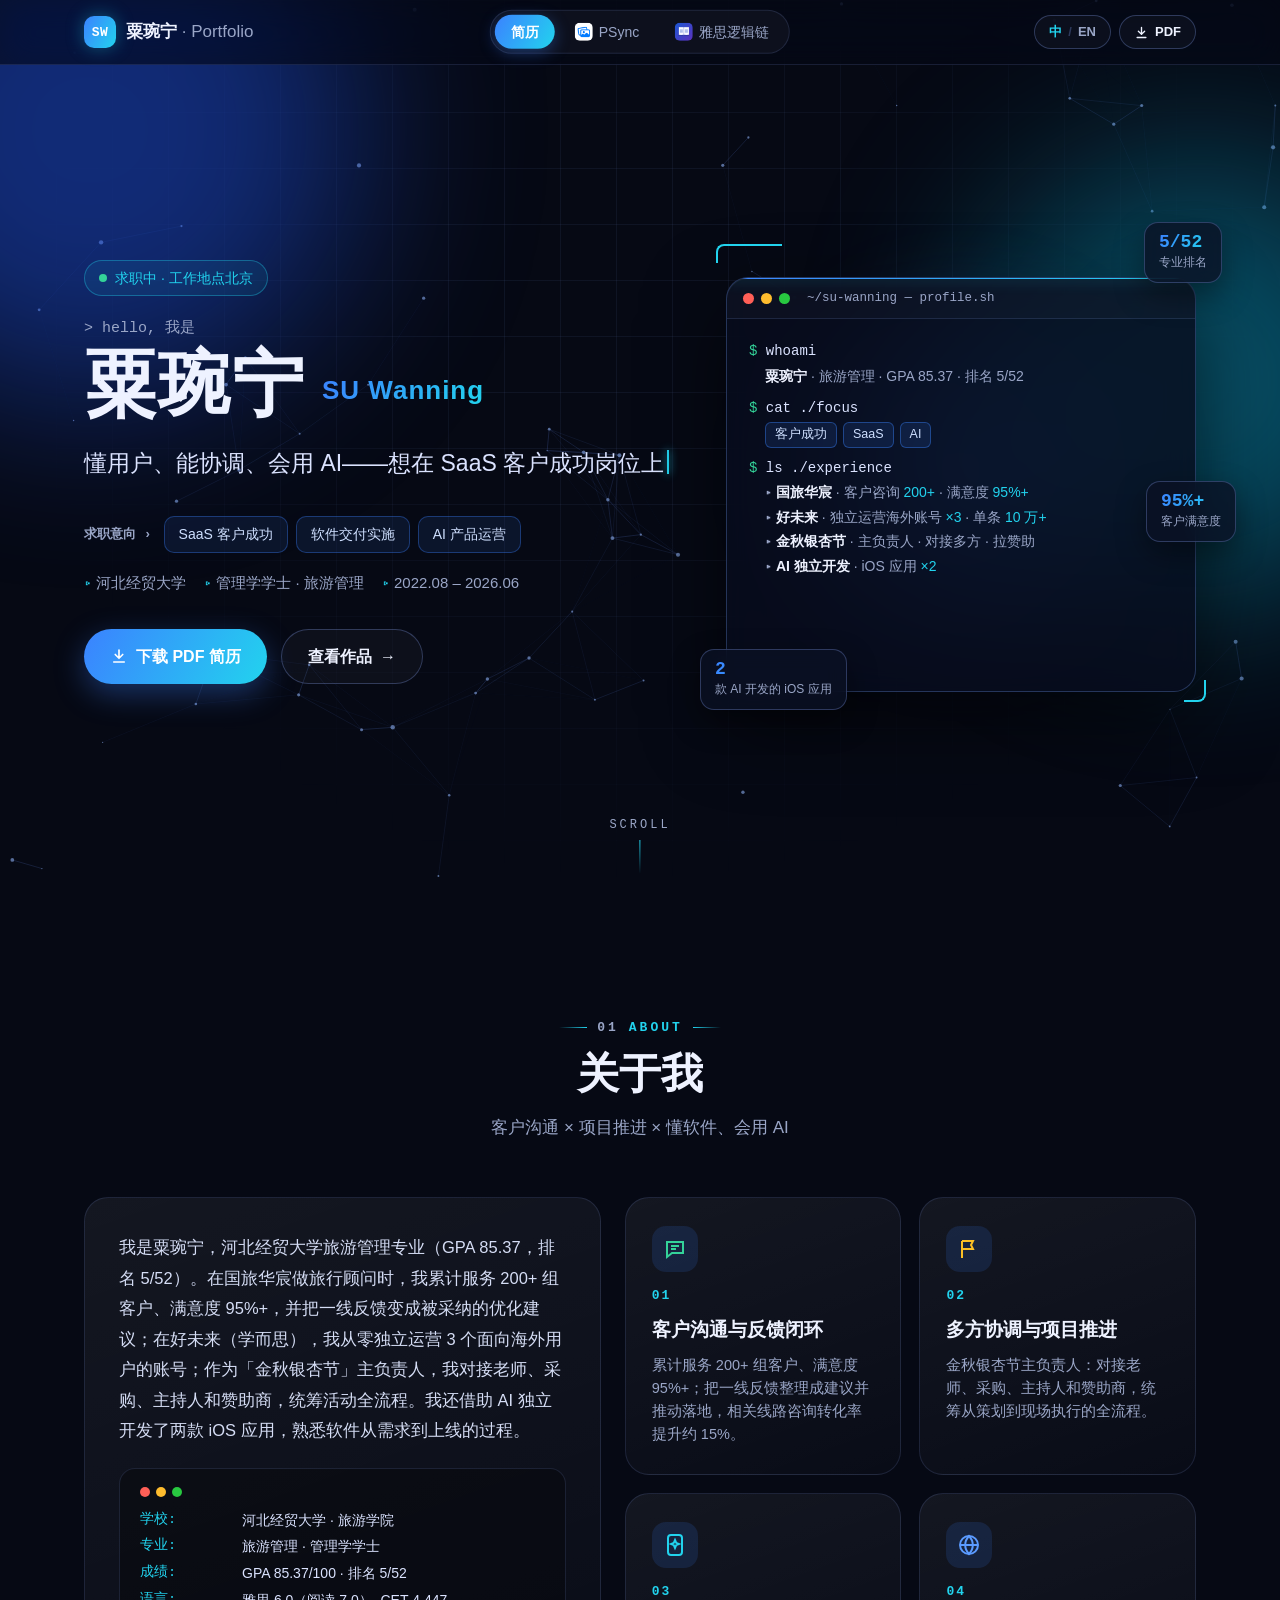
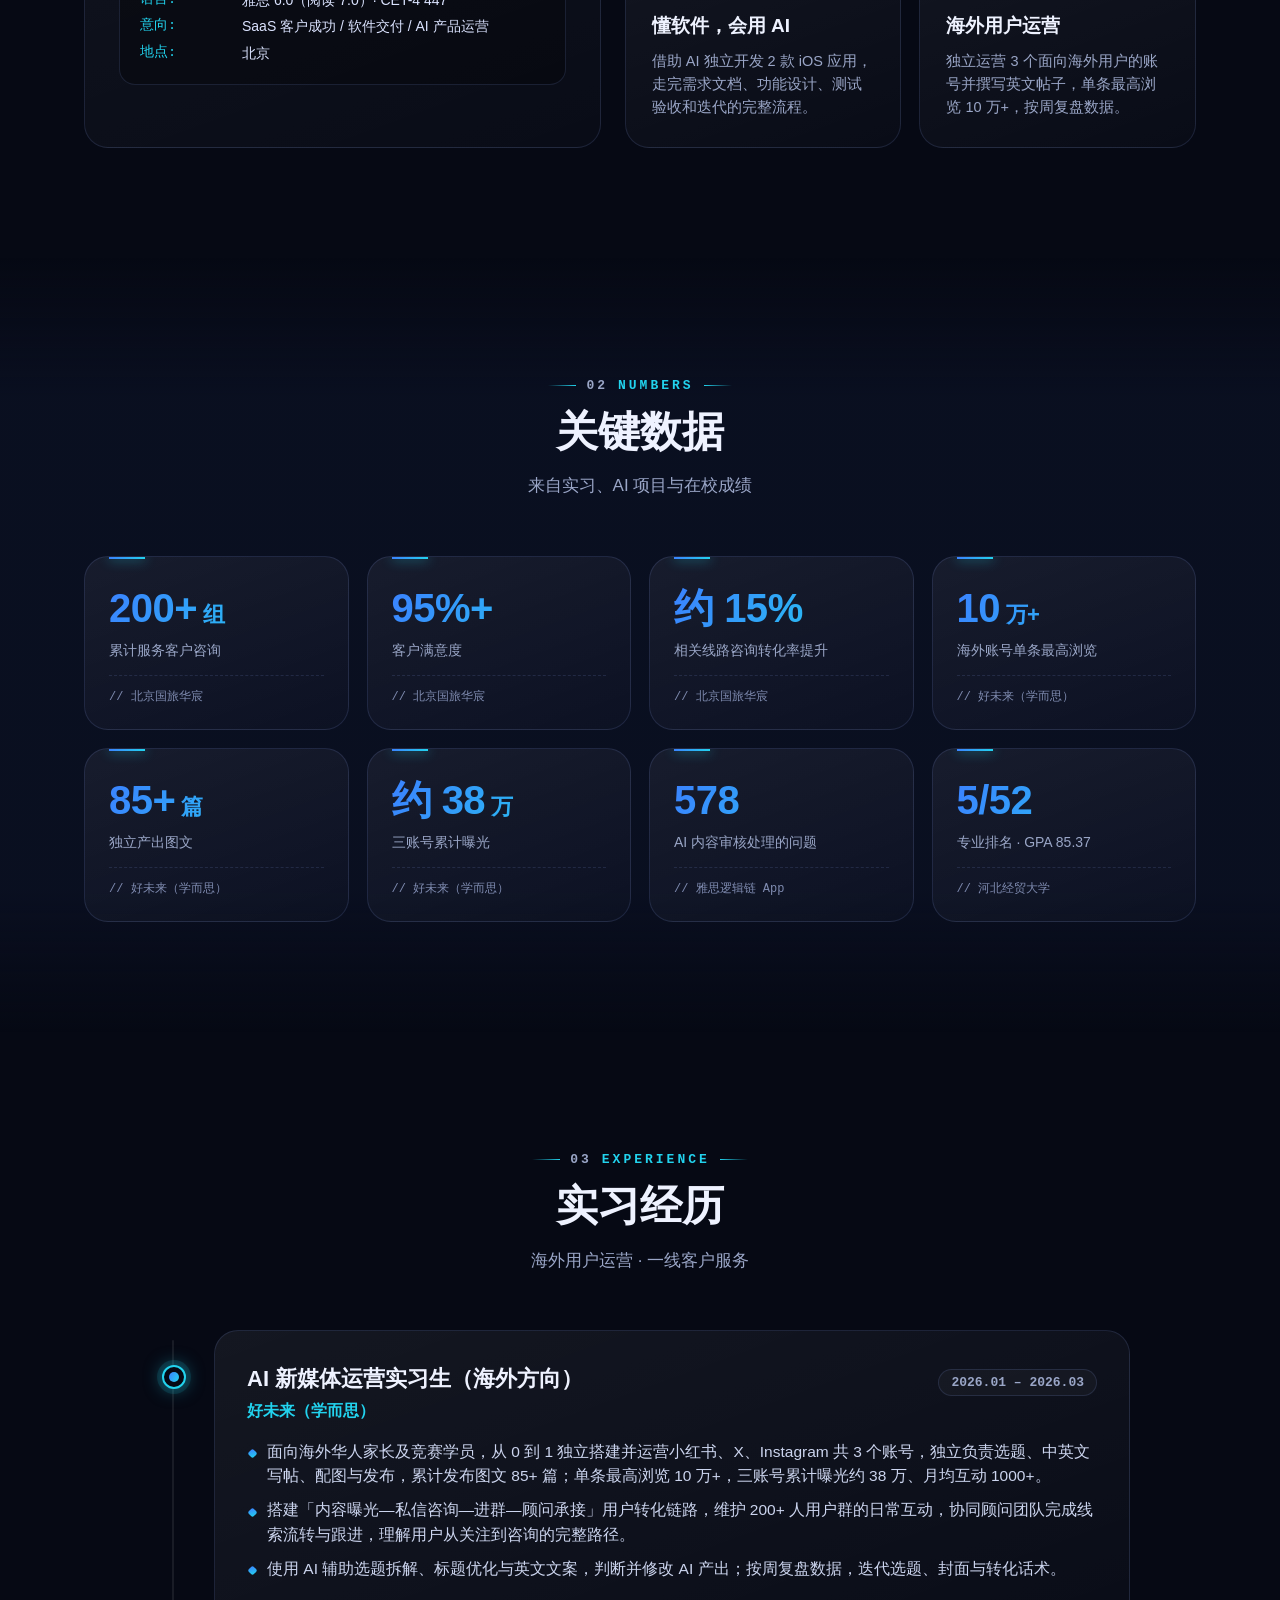
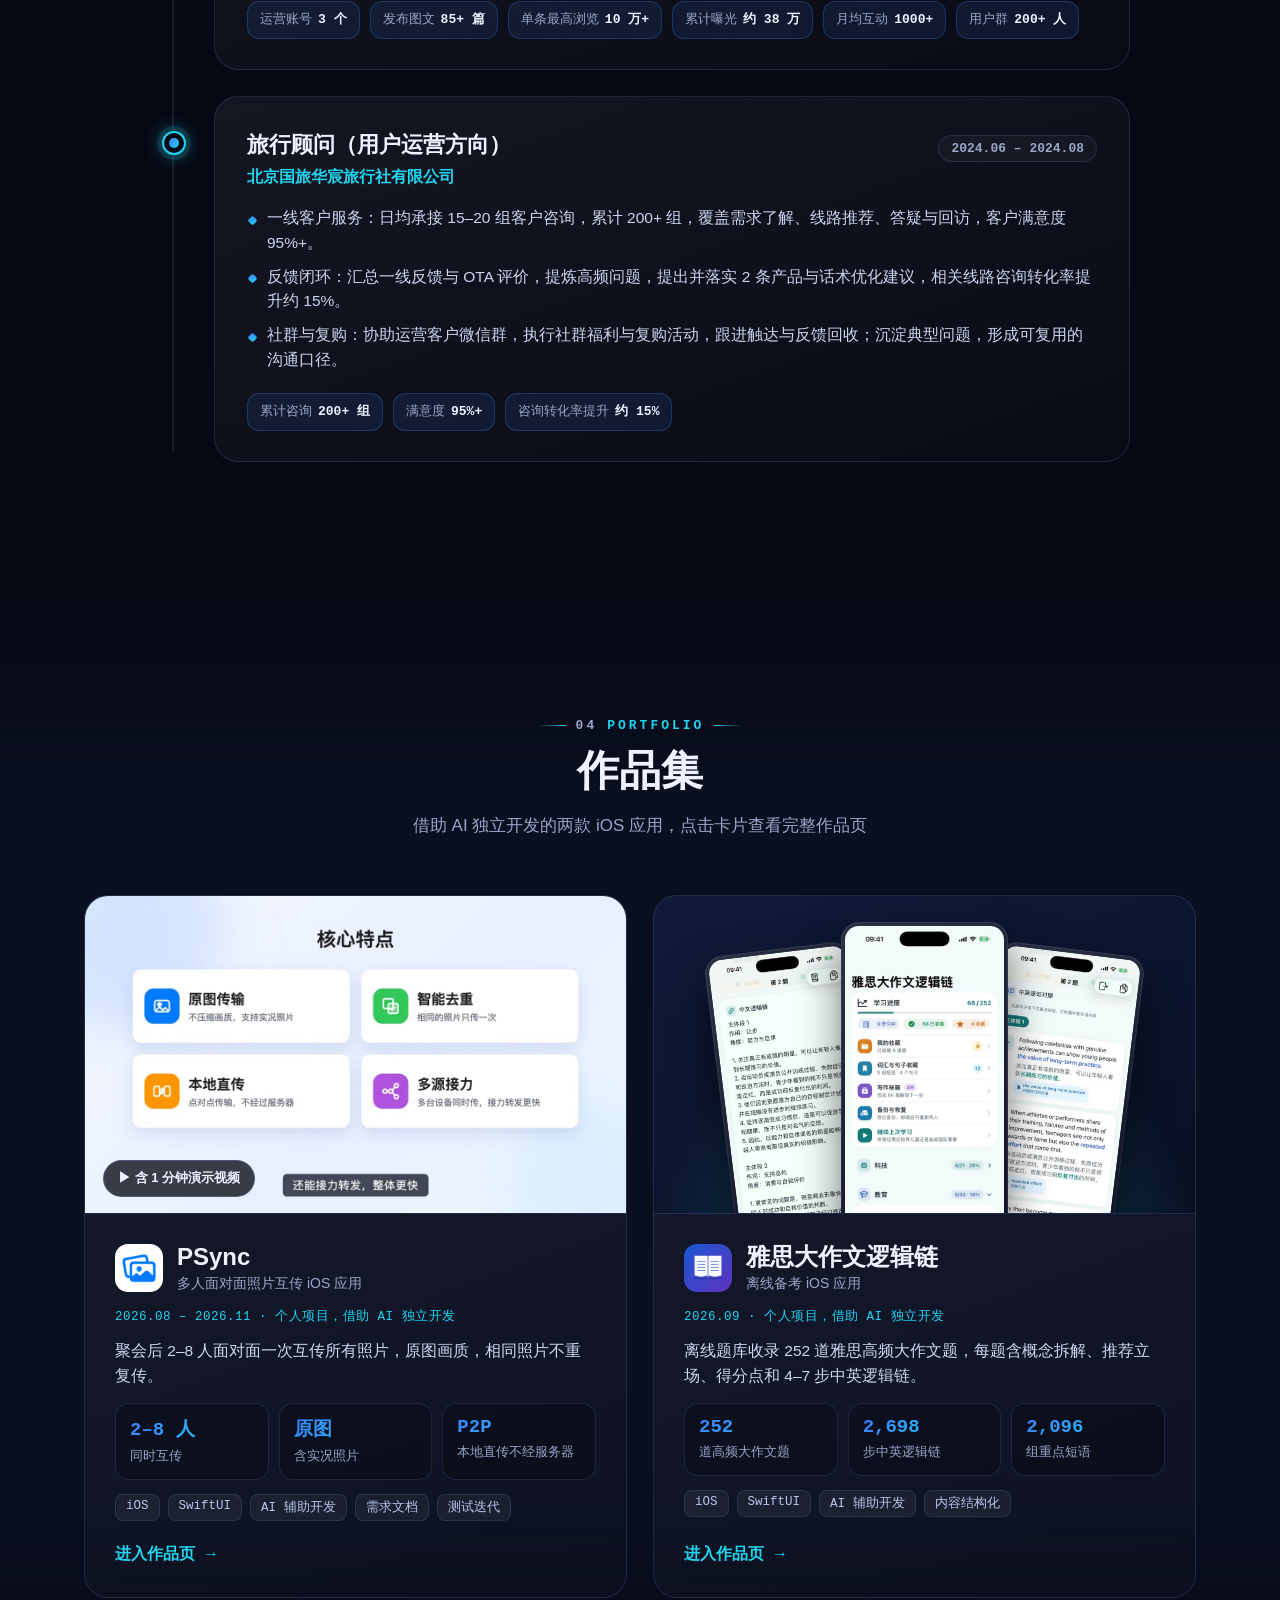
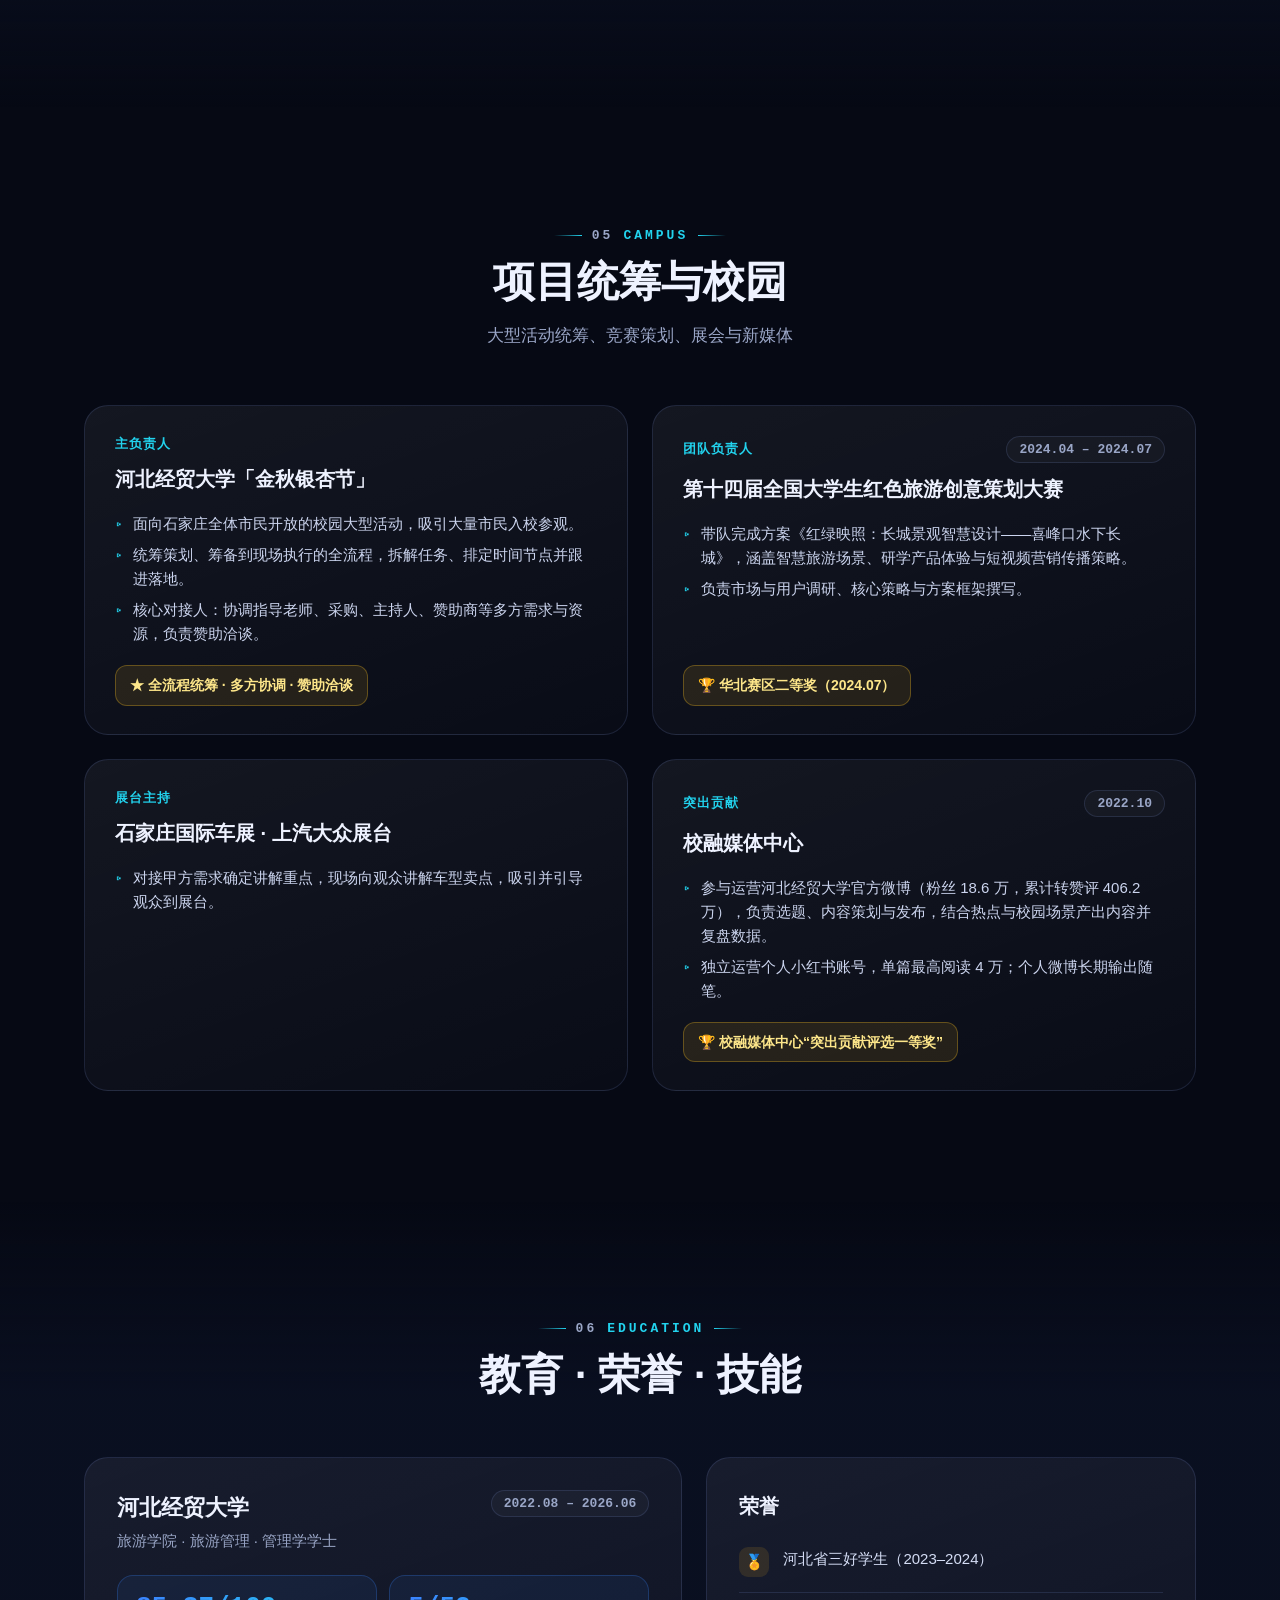
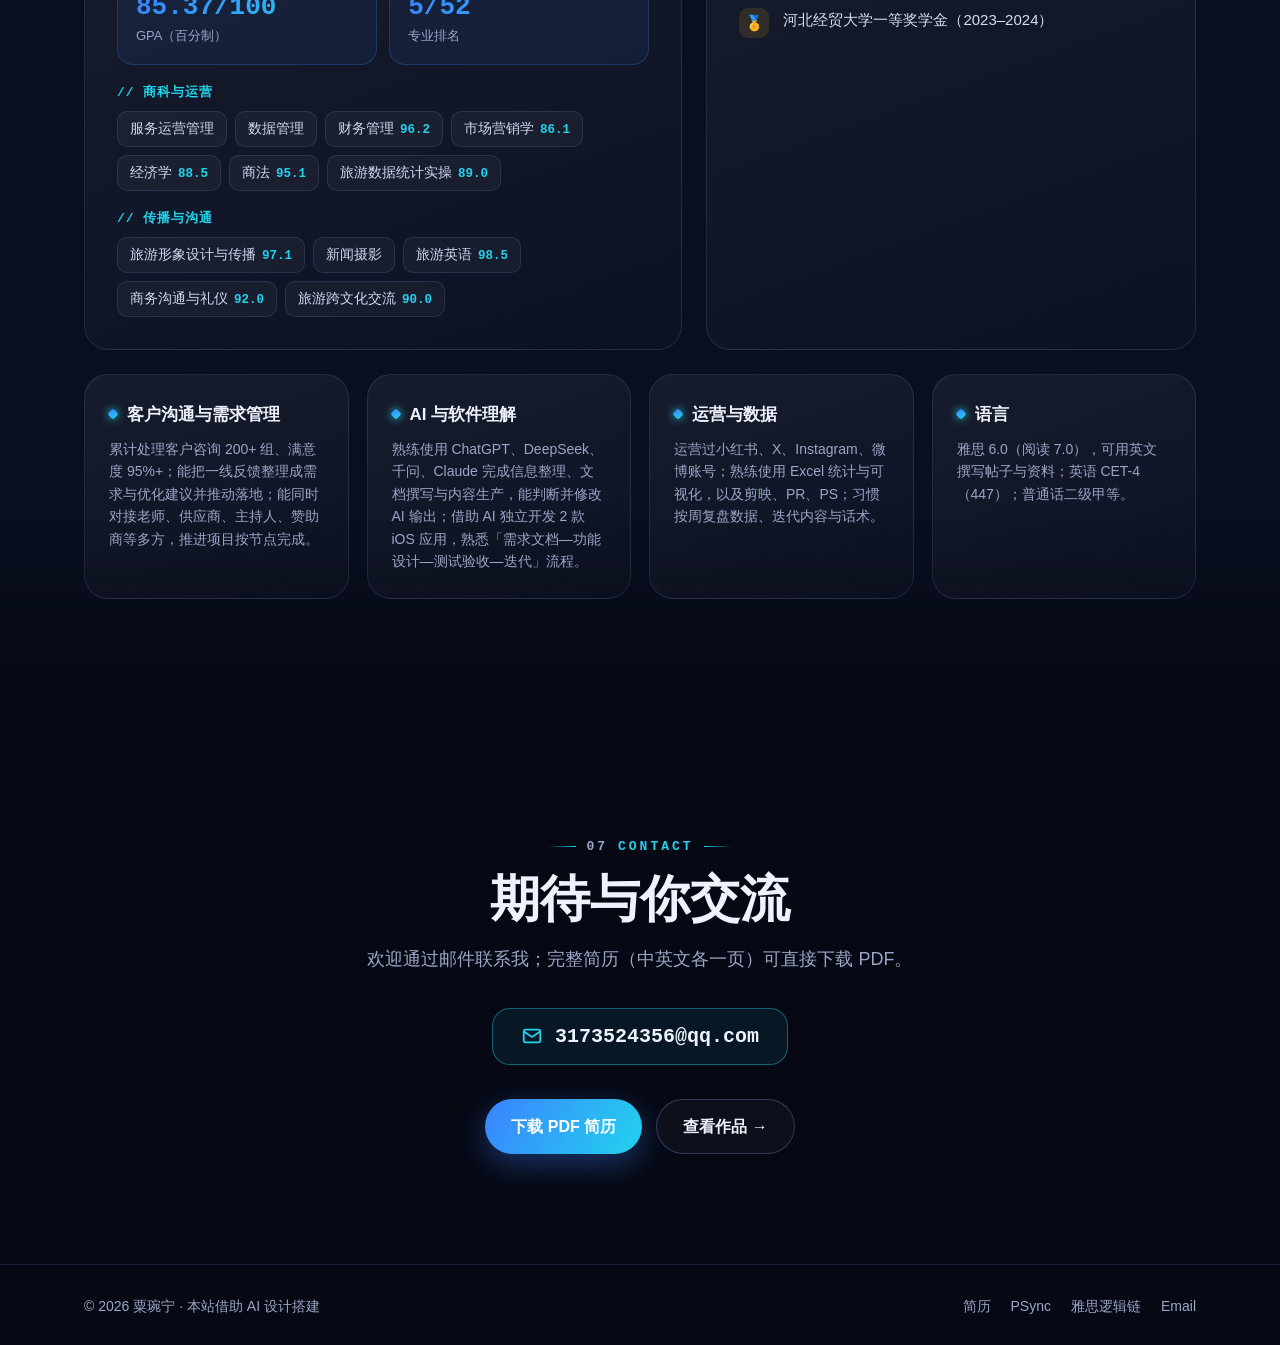
==== commit 3a63a274: "简历转向客户成功/SaaS/AI 方向：新增金秋银杏节与车展经历，首屏改为档案终端卡片" ====
--- a/index.html
+++ b/index.html
@@ -61,22 +61,35 @@
   .edu-line span::before { content: "▹ "; color: var(--cyan); }
   .cta { display: flex; gap: 14px; flex-wrap: wrap; margin-top: 34px; }
 
-  .avatar-wrap { position: relative; justify-self: center; width: 340px; max-width: 100%; }
-  .avatar-wrap::before {
-    content: ""; position: absolute; width: 440px; height: 440px; top: 50%; left: 50%; transform: translate(-50%,-50%);
-    background: radial-gradient(circle, rgba(59,130,255,.42), transparent 65%); filter: blur(24px);
-  }
-  .avatar { position: relative; aspect-ratio: 4 / 5; border-radius: 34px; padding: 3px; overflow: hidden; }
-  .avatar::before {
-    content: ""; position: absolute; inset: -50%; animation: spin 6s linear infinite;
-    background: conic-gradient(from 0deg, transparent 0 55%, #3b82ff 70%, #22d3ee 85%, transparent 100%);
-  }
-  @keyframes spin { to { transform: rotate(1turn); } }
-  .avatar .inner { position: relative; height: 100%; border-radius: 31px; overflow: hidden; background: #fff; box-shadow: inset 0 0 0 1px rgba(255,255,255,.1); }
-  .avatar img { width: 100%; height: 100%; object-fit: cover; object-position: 50% 20%; display: block; }
-  .avatar .scan {
-    position: absolute; left: 0; right: 0; height: 30%; top: -30%;
-    background: linear-gradient(180deg, transparent, rgba(34, 211, 238, .18), transparent); animation: scan 4.5s ease-in-out infinite;
+  .console-wrap { position: relative; justify-self: center; width: 470px; max-width: 100%; }
+  .console-wrap::before {
+    content: ""; position: absolute; width: 520px; height: 420px; top: 50%; left: 50%; transform: translate(-50%,-50%);
+    background: radial-gradient(circle, rgba(59,130,255,.38), transparent 65%); filter: blur(28px); pointer-events: none;
+  }
+  .console {
+    position: relative; border-radius: 22px; overflow: hidden; background: rgba(8, 13, 30, .82);
+    border: 1px solid rgba(120, 160, 255, .28); backdrop-filter: blur(14px); -webkit-backdrop-filter: blur(14px);
+    box-shadow: 0 30px 80px rgba(0,0,0,.55), inset 0 1px 0 rgba(255,255,255,.06);
+  }
+  .console::before { content: ""; position: absolute; left: 0; right: 0; top: 0; height: 1px; background: var(--grad); box-shadow: 0 0 14px var(--cyan); }
+  .c-bar { display: flex; align-items: center; gap: 7px; padding: 13px 16px; border-bottom: 1px solid var(--line); background: rgba(255,255,255,.02); }
+  .c-bar i { width: 11px; height: 11px; border-radius: 50%; background: #ff5f57; }
+  .c-bar i:nth-child(2) { background: #febc2e; } .c-bar i:nth-child(3) { background: #28c840; }
+  .c-bar span { margin-left: 10px; font: 12.5px var(--mono); color: var(--muted); }
+  .c-body { padding: 20px 22px 24px; font: 14px/1.75 var(--mono); min-height: 372px; text-align: left; }
+  .c-line { white-space: nowrap; overflow: hidden; text-overflow: ellipsis; opacity: 0; transform: translateY(4px); transition: opacity .35s, transform .35s; }
+  .c-line.on, .static .c-line { opacity: 1; transform: none; }
+  .c-cmd { color: #dbe3ff; margin-top: 8px; }
+  .c-cmd:first-child { margin-top: 0; }
+  .c-cmd::before { content: "$ "; color: #34d399; }
+  .c-out { color: var(--muted); padding-left: 16px; font-family: -apple-system, "PingFang SC", sans-serif; font-size: 14px; }
+  .c-out b { color: var(--text); font-weight: 600; }
+  .c-out em { font-style: normal; color: var(--cyan); }
+  .c-chip { display: inline-block; padding: 1px 9px; margin-right: 6px; border-radius: 6px; font-size: 12.5px; color: #cfe0ff; border: 1px solid rgba(59,130,255,.4); background: rgba(59,130,255,.12); }
+  .c-caret { display: inline-block; width: 8px; height: 1.05em; vertical-align: -2px; background: var(--cyan); box-shadow: 0 0 8px var(--cyan); animation: blink 1s steps(1) infinite; }
+  .console .scan {
+    position: absolute; left: 0; right: 0; height: 30%; top: -30%; pointer-events: none;
+    background: linear-gradient(180deg, transparent, rgba(34, 211, 238, .07), transparent); animation: scan 6s ease-in-out infinite;
   }
   @keyframes scan { 0% { top: -30%; } 60%,100% { top: 100%; } }
   .corner { position: absolute; width: 22px; height: 22px; border: 2px solid var(--cyan); z-index: 2; }
@@ -89,9 +102,9 @@
   }
   .badge b { display: block; font: 800 18px var(--mono); }
   .badge span { color: var(--muted); font-size: 12px; }
-  .badge.b1 { left: -54px; top: 14%; }
-  .badge.b2 { right: -46px; top: 46%; animation-delay: -2s; }
-  .badge.b3 { left: -30px; bottom: 6%; animation-delay: -4s; }
+  .badge.b1 { right: -26px; top: -30px; }
+  .badge.b2 { right: -40px; top: 52%; animation-delay: -2s; }
+  .badge.b3 { left: -26px; bottom: -4%; animation-delay: -4s; }
   @keyframes bob { 0%,100% { transform: translateY(0); } 50% { transform: translateY(-10px); } }
   .scroll-hint { position: absolute; left: 50%; bottom: 26px; transform: translateX(-50%); color: var(--muted); font: 12px var(--mono); letter-spacing: 3px; display: flex; flex-direction: column; align-items: center; gap: 8px; }
   .scroll-hint i { width: 1px; height: 34px; background: linear-gradient(var(--cyan), transparent); animation: drop 2s ease-in-out infinite; transform-origin: top; }
@@ -228,14 +241,14 @@
   }
   @media (max-width: 960px) {
     .hero { min-height: 0; padding: calc(var(--top-h) + 50px) 0 80px; text-align: center; }
-    .hero > .wrap { grid-template-columns: 1fr; gap: 44px; }
-    .avatar-wrap { order: -1; width: 240px; }
-    .avatar-wrap::before { width: 320px; height: 320px; }
+    .hero > .wrap { grid-template-columns: minmax(0, 1fr); gap: 44px; }
+    .console-wrap { width: 100%; max-width: 520px; }
+    .console-wrap::before { width: 380px; height: 320px; }
     .hero h1 { font-size: 50px; }
     .hero h1 small { display: block; margin: 6px 0 0; font-size: 20px; }
     .typed { font-size: 19px; margin-left: auto; margin-right: auto; }
     .roles, .edu-line, .cta { justify-content: center; }
-    .badge.b1 { left: -70px; } .badge.b2 { right: -70px; } .badge.b3 { left: -50px; }
+    .badge.b1 { right: -12px; } .badge.b2 { right: -20px; } .badge.b3 { left: -10px; }
     .scroll-hint { display: none; }
     .about, .works, .camp, .edu-grid { grid-template-columns: 1fr; }
     section { padding: 80px 0; }
@@ -245,9 +258,11 @@
   @media (max-width: 520px) {
     .hero h1 { font-size: 42px; }
     .typed { font-size: 17px; min-height: 3.2em; }
-    .avatar-wrap { width: 200px; }
+    .c-body { padding: 16px 16px 20px; font-size: 12.5px; min-height: 0; }
+    .c-out { font-size: 13px; padding-left: 12px; }
+    .c-bar span { font-size: 11.5px; }
     .badge { padding: 6px 10px; } .badge b { font-size: 14px; } .badge span { font-size: 11px; }
-    .badge.b1 { left: -62px; } .badge.b2 { right: -62px; } .badge.b3 { left: -50px; }
+    .badge.b1 { right: -6px; top: -22px; } .badge.b2 { right: -6px; top: auto; bottom: -22px; } .badge.b3 { display: none; }
     .roles .lab { width: 100%; margin: 0 0 2px; }
     .cta .btn { flex: 1 1 100%; justify-content: center; padding: 13px 20px; }
     .intro, .edu, .honors { padding: 24px 20px; }
@@ -281,7 +296,7 @@
     .sec-head h2 { font-size: 28px; }
   }
   @media (prefers-reduced-motion: reduce) {
-    .orb, .avatar::before, .avatar .scan, .badge, .tag i, .scroll-hint i, .typed .caret { animation: none; }
+    .orb, .console .scan, .badge, .c-caret, .tag i, .scroll-hint i, .typed .caret { animation: none; }
   }
 </style>
 </head>
@@ -320,11 +335,15 @@
         <a class="btn btn-ghost" href="#works"><span data-t="btnWorks"></span> →</a>
       </div>
     </div>
-    <div class="avatar-wrap">
+    <div class="console-wrap">
       <span class="corner tl"></span><span class="corner br"></span>
-      <div class="avatar"><div class="inner"><img src="assets/photo.jpg" alt="粟琬宁 / SU Wanning" width="640" height="791"><span class="scan"></span></div></div>
+      <div class="console">
+        <div class="c-bar"><i></i><i></i><i></i><span>~/su-wanning — profile.sh</span></div>
+        <div class="c-body" id="console"></div>
+        <span class="scan"></span>
+      </div>
       <div class="badge b1"><b class="grad-text">5/52</b><span data-t="bRank"></span></div>
-      <div class="badge b2"><b class="grad-text" data-t="bViewsVal"></b><span data-t="bViews"></span></div>
+      <div class="badge b2"><b class="grad-text">95%+</b><span data-t="bSat"></span></div>
       <div class="badge b3"><b class="grad-text">2</b><span data-t="bApps"></span></div>
     </div>
   </div>
@@ -351,7 +370,7 @@
 <noscript><p style="text-align:center;padding:20px;color:#9aa6c7">本页需要启用 JavaScript；也可以直接下载 <a href="assets/SuWanning_Resume.pdf" style="color:#22d3ee">PDF 简历</a>。</p></noscript>
 
 <!-- 简历结构化数据：由 _work/resume/resume.json 生成，已去除个人隐私字段 -->
-<script type="application/json" id="resume-data">{"zh":{"basics":{"name":"粟琬宁","degree":"管理学学士 · 旅游管理","school":"河北经贸大学 · 旅游学院","major":"旅游管理","email":"3173524356@qq.com","portfolio":"https://sandglass-vic.github.io/ice-cv/","targetRoles":["海外市场增长","海外内容运营","客户成功"]},"education":[{"school":"河北经贸大学","college":"旅游学院","major":"旅游管理","degree":"管理学学士","start":"2022.08","end":"2026.06","gpa":"85.37/100","rank":"5/52"}],"skills":[{"category":"AI 工具","detail":"熟练使用 ChatGPT、DeepSeek、千问、Claude 等进行选题策划、中英文文案与信息整理，能判断并修改 AI 输出；借助 AI 独立开发 2 款 iOS 应用并搭建个人作品集网站。"},{"category":"海外内容与新媒体运营","detail":"运营过小红书、X、Instagram、微博账号，能撰写英文帖子；熟练使用剪映、PR、PS 制作图文与短视频；能结合数据复盘持续优化选题、封面与文案。"},{"category":"用户沟通与数据分析","detail":"累计处理客户咨询 200+ 组，满意度 95%+；熟练使用 Excel 统计与可视化；能基于用户反馈与 OTA 评价提出优化建议并跟进执行；担任石家庄国际车展上汽大众展台主持，对接甲方、讲解车型、引导观众。"},{"category":"语言","detail":"雅思 6.0（阅读 7.0）；英语 CET-4（447）；普通话二级甲等。"}],"experience":[{"title":"AI 新媒体运营实习生（海外方向）","company":"好未来（学而思）","start":"2026.01","end":"2026.03","highlights":["面向海外华人家长及竞赛学员，从 0 到 1 独立搭建并运营小红书、X、Instagram 共 3 个账号，独立负责选题、中英文帖子撰写、配图与发布，统一封面规范与发布节奏，累计发布图文 85+ 篇。","单条内容最高浏览 10 万+；三账号累计曝光约 38 万、月均互动 1000+；按周复盘数据，迭代选题、封面与话术。","使用 AI 工具辅助选题拆解、标题优化与英文文案润色，判断并修改 AI 产出，保证内容符合不同平台的用户习惯。","搭建「内容曝光—私信—进群—顾问承接」获客链路，维护 200+ 人用户群，协同顾问团队完成线索流转与跟进。"],"metrics":[{"label":"运营账号","value":"3 个"},{"label":"发布图文","value":"85+ 篇"},{"label":"单条最高浏览","value":"10 万+"},{"label":"累计曝光","value":"约 38 万"},{"label":"月均互动","value":"1000+"},{"label":"用户群","value":"200+ 人"}]},{"title":"旅行顾问（用户运营方向）","company":"北京国旅华宸旅行社有限公司","start":"2024.06","end":"2024.08","highlights":["日均处理 15–20 组咨询，累计 200+ 组、满意度 95%+；根据一线反馈与 OTA 评价梳理用户需求，提出并落实 2 条产品与话术优化建议，相关线路咨询转化率提升约 15%。","协助运营客户微信群，执行社群福利与活动文案，跟进复购触达与反馈回收，提升社群活跃度与用户留存。","沉淀用户偏好与典型问题，参与产品介绍与推广素材优化，形成可复用的沟通口径与服务支持材料。"],"metrics":[{"label":"累计咨询","value":"200+ 组"},{"label":"满意度","value":"95%+"},{"label":"咨询转化率提升","value":"约 15%"}]}],"projects":[{"name":"PSync","subtitle":"多人面对面照片互传 iOS 应用","role":"个人项目，借助 AI 独立开发","start":"2026.08","end":"2026.11","tags":["iOS","SwiftUI","AI 辅助开发","需求文档","测试迭代"],"summary":"聚会后 2–8 人面对面一次互传所有照片，原图画质，相同照片不重复传。","highlights":["针对聚会后照片分散在各人手机的痛点梳理需求，定义核心功能：2–8 人面对面一次互传全部照片、原图画质（含实况照片）、相同照片只传一次、本地点对点传输不经服务器、核对安全码后开始传输。","编写结构化需求文档（分层架构、设备发现、去重与传输调度规则）指导 AI 开发；设计多设备互传场景测试，用真机反复测试迭代，并制作产品主页与宣传视频。"],"links":[{"label":"产品主页","url":"https://sandglass-vic.github.io/PSync/"}]},{"name":"雅思大作文逻辑链","subtitle":"离线备考 iOS 应用","role":"个人项目，借助 AI 独立开发","start":"2026.09","end":"2026.09","tags":["iOS","SwiftUI","AI 辅助开发","内容结构化"],"summary":"离线题库收录 252 道雅思高频大作文题，每题含概念拆解、推荐立场、得分点和 4–7 步中英逻辑链。","highlights":["将 252 道雅思高频大作文题整理为结构化离线题库，每题含概念拆解、推荐立场、得分点和 4–7 步中英逻辑链；编写校验脚本检查每道题内容是否完整。","设计题目列表、中英详情、一键复制、收藏等功能，结合自己备考的使用体验多轮调整内容结构与表达。"],"links":[]}],"competitions":[{"title":"团队负责人","event":"第十四届全国大学生红色旅游创意策划大赛","start":"2024.04","end":"2024.07","highlights":["带队完成方案《红绿映照：长城景观智慧设计——喜峰口水下长城》，涵盖智慧旅游场景、研学产品体验与短视频营销传播策略。","负责市场与用户调研、核心策略与方案框架撰写。"],"award":"华北赛区二等奖（2024.07）"},{"title":"突出贡献","event":"校融媒体中心","start":"2022.10","end":"2022.10","highlights":["参与运营河北经贸大学官方微博（粉丝 18.6 万，累计转赞评 406.2 万），负责选题、内容策划与发布，结合热点与校园场景产出内容并复盘数据。","独立运营个人小红书账号，单篇最高阅读 4 万；个人微博长期输出随笔。"],"award":"校融媒体中心“突出贡献评选一等奖”"}],"honors":["河北省三好学生（2023–2024）","河北经贸大学一等奖学金（2023–2024）","留学 Offer：澳大利亚国立大学（QS 32）金融管理硕士","留学 Offer：曼彻斯特大学（QS 35）国际时尚零售硕士"],"courses":[{"group":"商科与运营","items":[{"name":"服务运营管理"},{"name":"数据管理"},{"name":"财务管理","score":96.2},{"name":"市场营销学","score":86.1},{"name":"经济学","score":88.5},{"name":"商法","score":95.1},{"name":"旅游数据统计实操","score":89.0}]},{"group":"传播与沟通","items":[{"name":"旅游形象设计与传播","score":97.1},{"name":"新闻摄影"},{"name":"旅游英语","score":98.5},{"name":"商务沟通与礼仪","score":92.0},{"name":"旅游跨文化交流","score":90.0}]}]},"en":{"basics":{"name":"SU Wanning","degree":"B.M. Tourism Management","school":"Hebei University of Economics and Business, School of Tourism","major":"Tourism Management","email":"3173524356@qq.com","portfolio":"https://sandglass-vic.github.io/ice-cv/","targetRoles":["Overseas Growth Marketing","Overseas Content Operations","Customer Success"]},"education":[{"school":"Hebei University of Economics and Business","college":"School of Tourism","major":"Tourism Management","degree":"Bachelor of Management","start":"2022.08","end":"2026.06","gpa":"85.37/100","rank":"5/52"}],"skills":[{"category":"AI Tools","detail":"Use ChatGPT, DeepSeek, Qianwen, Claude and other LLMs for content planning, bilingual copywriting, and research, and review and edit AI output; independently built 2 iOS apps and a personal portfolio website with AI."},{"category":"Overseas Content & Social Media","detail":"Ran accounts on Xiaohongshu, X, Instagram, and Weibo; write English posts; proficient in CapCut, Premiere Pro, and Photoshop; use performance data to refine topics, covers, and copy."},{"category":"Customer Communication & Data","detail":"Handled 200+ customer inquiries with 95%+ satisfaction; Excel for statistics and visualization; turn feedback and OTA reviews into actionable suggestions. Host at the SAIC Volkswagen booth, Shijiazhuang International Auto Show: client liaison, model presentation, visitor engagement."},{"category":"Language","detail":"IELTS 6.0 (Reading 7.0); CET-4 (447); Mandarin Grade 2A."}],"experience":[{"title":"AI New Media Operations Intern (Overseas)","company":"TAL Education (Xueersi)","start":"2026.01","end":"2026.03","highlights":["Independently launched and ran 3 accounts on Xiaohongshu, X, and Instagram targeting overseas Chinese parents and competition students; owned topics, bilingual copy, visuals, and posting with a consistent style and cadence; 85+ posts.","Top post reached 100k+ views; the 3 accounts totaled ~380k impressions and 1,000+ monthly engagements; reviewed post data weekly to iterate topics, covers, and messaging.","Used AI tools for topic breakdown, headlines, and English copy, then reviewed and edited drafts to fit each platform.","Built the funnel from content exposure to DMs, group joins, and advisor handoff; maintained a 200+-member user group and worked with advisors on lead follow-up."],"metrics":[{"label":"Accounts","value":"3"},{"label":"Posts","value":"85+"},{"label":"Top post views","value":"100k+"},{"label":"Total impressions","value":"~380k"},{"label":"Monthly engagements","value":"1,000+"},{"label":"User group","value":"200+"}]},{"title":"Travel Consultant (User Operations)","company":"Beijing CITS Huachen Travel Agency Co., Ltd.","start":"2024.06","end":"2024.08","highlights":["Handled 15–20 inquiries/day, 200+ in total, 95%+ satisfaction; drew user needs from frontline feedback and OTA reviews; 2 product and messaging suggestions adopted, lifting route inquiry conversion by ~15%.","Assisted in running customer WeChat groups: community perks, campaign copy, and repeat-purchase outreach and feedback collection, improving engagement and retention.","Documented user preferences and common questions into reusable messaging guidelines and service materials."],"metrics":[{"label":"Inquiries handled","value":"200+"},{"label":"Satisfaction","value":"95%+"},{"label":"Inquiry conversion lift","value":"~15%"}]}],"projects":[{"name":"PSync","subtitle":"Face-to-face group photo sharing iOS app","role":"Personal project, built with AI","start":"2026.08","end":"2026.11","tags":["iOS","SwiftUI","AI-assisted development","Product spec","Testing & iteration"],"summary":"2–8 people exchange all their photos face to face in one go, in original quality, with duplicates sent only once.","highlights":["Scoped the pain point of party photos scattered across phones; defined core features: 2–8 people exchange all photos at once, original quality (incl. Live Photos), duplicates sent once, local peer-to-peer transfer with no server, safety-code check before transfer.","Wrote a structured spec (layered architecture, device discovery, dedup and scheduling rules) to guide AI coding; designed multi-device test scenarios, iterated via on-device testing; made a product page and promo video."],"links":[{"label":"Product page","url":"https://sandglass-vic.github.io/PSync/"}]},{"name":"IELTS Essay Logic Chains","subtitle":"Offline IELTS writing study iOS app","role":"Personal project, built with AI","start":"2026.09","end":"2026.09","tags":["iOS","SwiftUI","AI-assisted development","Content structuring"],"summary":"An offline bank of 252 high-frequency IELTS Task 2 questions, each with concept breakdown, recommended stance, scoring points, and a 4–7-step bilingual logic chain.","highlights":["Structured 252 high-frequency IELTS Task 2 questions into an offline question bank, each with concept breakdown, recommended stance, scoring points, and a 4–7-step bilingual logic chain; wrote a validation script to check completeness.","Designed question list, bilingual detail view, one-tap copy, and favorites; iterated content through several rounds of self-use."],"links":[]}],"competitions":[{"title":"Team Leader","event":"14th National College Student Red Tourism Creative Planning Competition","start":"2024.04","end":"2024.07","highlights":["Led the proposal Red & Green Reflections: Smart Design of the Great Wall Landscape – Xifengkou Underwater Great Wall, covering smart-tourism scenarios, study-tour products, and short-video marketing.","Owned market and user research, core strategy, and the proposal framework."],"award":"North China Second Prize (Jul 2024)"},{"title":"Outstanding Contribution","event":"University Integrated Media Center","start":"2022.10","end":"2022.10","highlights":["Helped run the university's official Weibo (186k followers, 4.06M total interactions): topic selection, content planning, publishing, and data review.","Independently run personal Xiaohongshu account (single-post peak 40k views); regular essay writing on personal Weibo."],"award":"Integrated Media Center “Outstanding Contribution First Prize”"}],"honors":["Hebei Provincial Outstanding Student (2023–24)","Hebei Univ. of Economics and Business First-Class Scholarship (2023–24)","Offer: Australian National University (QS 32), Master of Financial Management","Offer: University of Manchester (QS 35), MSc International Fashion Retailing"],"courses":[{"group":"Business & Operations","items":[{"name":"Service Operations Management"},{"name":"Data Management"},{"name":"Financial Management","score":96.2},{"name":"Marketing","score":86.1},{"name":"Economics","score":88.5},{"name":"Commercial Law","score":95.1},{"name":"Tourism Data Statistics & Practice","score":89.0}]},{"group":"Communication","items":[{"name":"Tourism Image Design & Communication","score":97.1},{"name":"News Photography"},{"name":"Tourism English","score":98.5},{"name":"Business Communication & Etiquette","score":92.0},{"name":"Cross-cultural Communication in Tourism","score":90.0}]}]}}</script>
+<script type="application/json" id="resume-data">{"zh":{"basics":{"name":"粟琬宁","degree":"管理学学士 · 旅游管理","school":"河北经贸大学 · 旅游学院","major":"旅游管理","email":"3173524356@qq.com","portfolio":"https://sandglass-vic.github.io/ice-cv/","targetRoles":["SaaS 客户成功","软件交付实施","AI 产品运营"]},"education":[{"school":"河北经贸大学","college":"旅游学院","major":"旅游管理","degree":"管理学学士","start":"2022.08","end":"2026.06","gpa":"85.37/100","rank":"5/52"}],"skills":[{"category":"客户沟通与需求管理","detail":"累计处理客户咨询 200+ 组、满意度 95%+；能把一线反馈整理成需求与优化建议并推动落地；能同时对接老师、供应商、主持人、赞助商等多方，推进项目按节点完成。"},{"category":"AI 与软件理解","detail":"熟练使用 ChatGPT、DeepSeek、千问、Claude 完成信息整理、文档撰写与内容生产，能判断并修改 AI 输出；借助 AI 独立开发 2 款 iOS 应用，熟悉「需求文档—功能设计—测试验收—迭代」流程。"},{"category":"运营与数据","detail":"运营过小红书、X、Instagram、微博账号；熟练使用 Excel 统计与可视化，以及剪映、PR、PS；习惯按周复盘数据、迭代内容与话术。"},{"category":"语言","detail":"雅思 6.0（阅读 7.0），可用英文撰写帖子与资料；英语 CET-4（447）；普通话二级甲等。"}],"experience":[{"title":"AI 新媒体运营实习生（海外方向）","company":"好未来（学而思）","start":"2026.01","end":"2026.03","highlights":["面向海外华人家长及竞赛学员，从 0 到 1 独立搭建并运营小红书、X、Instagram 共 3 个账号，独立负责选题、中英文写帖、配图与发布，累计发布图文 85+ 篇；单条最高浏览 10 万+，三账号累计曝光约 38 万、月均互动 1000+。","搭建「内容曝光—私信咨询—进群—顾问承接」用户转化链路，维护 200+ 人用户群的日常互动，协同顾问团队完成线索流转与跟进，理解用户从关注到咨询的完整路径。","使用 AI 辅助选题拆解、标题优化与英文文案，判断并修改 AI 产出；按周复盘数据，迭代选题、封面与转化话术。"],"metrics":[{"label":"运营账号","value":"3 个"},{"label":"发布图文","value":"85+ 篇"},{"label":"单条最高浏览","value":"10 万+"},{"label":"累计曝光","value":"约 38 万"},{"label":"月均互动","value":"1000+"},{"label":"用户群","value":"200+ 人"}]},{"title":"旅行顾问（用户运营方向）","company":"北京国旅华宸旅行社有限公司","start":"2024.06","end":"2024.08","highlights":["一线客户服务：日均承接 15–20 组客户咨询，累计 200+ 组，覆盖需求了解、线路推荐、答疑与回访，客户满意度 95%+。","反馈闭环：汇总一线反馈与 OTA 评价，提炼高频问题，提出并落实 2 条产品与话术优化建议，相关线路咨询转化率提升约 15%。","社群与复购：协助运营客户微信群，执行社群福利与复购活动，跟进触达与反馈回收；沉淀典型问题，形成可复用的沟通口径。"],"metrics":[{"label":"累计咨询","value":"200+ 组"},{"label":"满意度","value":"95%+"},{"label":"咨询转化率提升","value":"约 15%"}]}],"projects":[{"name":"PSync","subtitle":"多人面对面照片互传 iOS 应用","role":"个人项目，借助 AI 独立开发","start":"2026.08","end":"2026.11","tags":["iOS","SwiftUI","AI 辅助开发","需求文档","测试迭代"],"summary":"聚会后 2–8 人面对面一次互传所有照片，原图画质，相同照片不重复传。","highlights":["针对聚会后照片分散在各人手机的痛点梳理需求，定义核心功能：2–8 人面对面一次互传全部照片、原图画质（含实况照片）、相同照片只传一次、本地点对点传输不经服务器、核对安全码后开始传输。","编写结构化需求文档（分层架构、设备发现、去重与传输调度规则）指导 AI 开发；设计多设备互传场景测试，用真机反复测试迭代，并制作产品主页与宣传视频。"],"links":[{"label":"产品主页","url":"https://sandglass-vic.github.io/PSync/"}]},{"name":"雅思大作文逻辑链","subtitle":"离线备考 iOS 应用","role":"个人项目，借助 AI 独立开发","start":"2026.09","end":"2026.09","tags":["iOS","SwiftUI","AI 辅助开发","内容结构化"],"summary":"离线题库收录 252 道雅思高频大作文题，每题含概念拆解、推荐立场、得分点和 4–7 步中英逻辑链。","highlights":["先制定统一的内容规范（字段、步数范围、得分点要求），再借助 AI 分批产出 252 道高频题的结构化中英内容。","用脚本校验数据完整性，经多轮审核处理 578 条问题，最终全量复查后上线。"],"links":[]}],"competitions":[{"title":"主负责人","event":"河北经贸大学「金秋银杏节」","start":"","end":"","highlights":["面向石家庄全体市民开放的校园大型活动，吸引大量市民入校参观。","统筹策划、筹备到现场执行的全流程，拆解任务、排定时间节点并跟进落地。","核心对接人：协调指导老师、采购、主持人、赞助商等多方需求与资源，负责赞助洽谈。"],"award":"全流程统筹 · 多方协调 · 赞助洽谈"},{"title":"团队负责人","event":"第十四届全国大学生红色旅游创意策划大赛","start":"2024.04","end":"2024.07","highlights":["带队完成方案《红绿映照：长城景观智慧设计——喜峰口水下长城》，涵盖智慧旅游场景、研学产品体验与短视频营销传播策略。","负责市场与用户调研、核心策略与方案框架撰写。"],"award":"华北赛区二等奖（2024.07）"},{"title":"展台主持","event":"石家庄国际车展 · 上汽大众展台","start":"","end":"","highlights":["对接甲方需求确定讲解重点，现场向观众讲解车型卖点，吸引并引导观众到展台。"],"award":""},{"title":"突出贡献","event":"校融媒体中心","start":"2022.10","end":"2022.10","highlights":["参与运营河北经贸大学官方微博（粉丝 18.6 万，累计转赞评 406.2 万），负责选题、内容策划与发布，结合热点与校园场景产出内容并复盘数据。","独立运营个人小红书账号，单篇最高阅读 4 万；个人微博长期输出随笔。"],"award":"校融媒体中心“突出贡献评选一等奖”"}],"honors":["河北省三好学生（2023–2024）","河北经贸大学一等奖学金（2023–2024）"],"courses":[{"group":"商科与运营","items":[{"name":"服务运营管理"},{"name":"数据管理"},{"name":"财务管理","score":96.2},{"name":"市场营销学","score":86.1},{"name":"经济学","score":88.5},{"name":"商法","score":95.1},{"name":"旅游数据统计实操","score":89.0}]},{"group":"传播与沟通","items":[{"name":"旅游形象设计与传播","score":97.1},{"name":"新闻摄影"},{"name":"旅游英语","score":98.5},{"name":"商务沟通与礼仪","score":92.0},{"name":"旅游跨文化交流","score":90.0}]}]},"en":{"basics":{"name":"SU Wanning","degree":"B.M. Tourism Management","school":"Hebei University of Economics and Business, School of Tourism","major":"Tourism Management","email":"3173524356@qq.com","portfolio":"https://sandglass-vic.github.io/ice-cv/","targetRoles":["SaaS Customer Success","Software Implementation","AI Product Operations"]},"education":[{"school":"Hebei University of Economics and Business","college":"School of Tourism","major":"Tourism Management","degree":"Bachelor of Management","start":"2022.08","end":"2026.06","gpa":"85.37/100","rank":"5/52"}],"skills":[{"category":"Customer Communication","detail":"Handled 200+ customer inquiries with 95%+ satisfaction; turn feedback into actionable requests; coordinate faculty, vendors, hosts, and sponsors to hit deadlines."},{"category":"AI & Software","detail":"Use ChatGPT, DeepSeek, Qianwen, and Claude for research, documentation, and content, and review and edit AI output; built 2 iOS apps with AI, familiar with the spec → design → testing → iteration cycle."},{"category":"Operations & Data","detail":"Ran accounts on Xiaohongshu, X, Instagram, and Weibo; Excel for analysis and charts; CapCut, Premiere Pro, Photoshop; weekly data reviews to refine content and messaging."},{"category":"Language","detail":"IELTS 6.0 (Reading 7.0); CET-4 (447); Mandarin Grade 2A."}],"experience":[{"title":"AI New Media Operations Intern (Overseas)","company":"TAL Education (Xueersi)","start":"2026.01","end":"2026.03","highlights":["Independently launched and ran 3 accounts on Xiaohongshu, X, and Instagram for overseas Chinese parents and competition students, owning topics, bilingual posts, visuals, and publishing; 85+ posts, top post 100k+ views, ~380k total impressions and 1,000+ monthly engagements.","Built the user journey from content to DMs, group joins, and advisor handoff; kept a 200+-member user group engaged and worked with advisors on lead follow-up.","Used AI for topics, headlines, and English copy, editing every draft; iterated topics, covers, and messaging through weekly data reviews."],"metrics":[{"label":"Accounts","value":"3"},{"label":"Posts","value":"85+"},{"label":"Top post views","value":"100k+"},{"label":"Total impressions","value":"~380k"},{"label":"Monthly engagements","value":"1,000+"},{"label":"User group","value":"200+"}]},{"title":"Travel Consultant (User Operations)","company":"Beijing CITS Huachen Travel Agency Co., Ltd.","start":"2024.06","end":"2024.08","highlights":["Frontline service: handled 15–20 inquiries/day (200+ total) covering needs discovery, route recommendations, Q&A, and follow-up calls; 95%+ satisfaction.","Feedback loop: distilled recurring issues from customer feedback and OTA reviews; 2 product and messaging suggestions adopted, lifting route inquiry conversion by ~15%.","Community & repeat business: ran WeChat group perks and repurchase campaigns; turned common questions into reusable messaging guidelines."],"metrics":[{"label":"Inquiries handled","value":"200+"},{"label":"Satisfaction","value":"95%+"},{"label":"Inquiry conversion lift","value":"~15%"}]}],"projects":[{"name":"PSync","subtitle":"Face-to-face group photo sharing iOS app","role":"Personal project, built with AI","start":"2026.08","end":"2026.11","tags":["iOS","SwiftUI","AI-assisted development","Product spec","Testing & iteration"],"summary":"2–8 people exchange all their photos face to face in one go, in original quality, with duplicates sent only once.","highlights":["Scoped the pain point of party photos scattered across phones; defined core features: 2–8 people exchange all photos at once, original quality (incl. Live Photos), duplicates sent once, local peer-to-peer transfer with no server, safety-code check before transfer.","Wrote a structured spec (layered architecture, device discovery, dedup and scheduling rules) to guide AI coding; designed multi-device test scenarios, iterated via on-device testing; made a product page and promo video."],"links":[{"label":"Product page","url":"https://sandglass-vic.github.io/PSync/"}]},{"name":"IELTS Essay Logic Chains","subtitle":"Offline IELTS writing study iOS app","role":"Personal project, built with AI","start":"2026.09","end":"2026.09","tags":["iOS","SwiftUI","AI-assisted development","Content structuring"],"summary":"An offline bank of 252 high-frequency IELTS Task 2 questions, each with concept breakdown, recommended stance, scoring points, and a 4–7-step bilingual logic chain.","highlights":["Defined a content spec first (fields, step ranges, scoring points), then used AI to produce structured bilingual content for 252 questions in batches.","Validated data with scripts and resolved 578 issues across review rounds before a full final check."],"links":[]}],"competitions":[{"title":"Lead Organizer","event":"Golden Autumn Ginkgo Festival, HUEB","start":"","end":"","highlights":["A large campus festival open to all Shijiazhuang residents, drawing large crowds to campus.","Owned the end-to-end process from planning to on-site execution: broke down tasks, set milestones, tracked delivery.","Main point of contact for faculty advisors, procurement, hosts, and sponsors; led sponsorship outreach."],"award":"End-to-end ownership · Stakeholders · Sponsorship"},{"title":"Team Leader","event":"14th National College Student Red Tourism Creative Planning Competition","start":"2024.04","end":"2024.07","highlights":["Led the proposal Red & Green Reflections: Smart Design of the Great Wall Landscape – Xifengkou Underwater Great Wall, covering smart-tourism scenarios, study-tour products, and short-video marketing.","Owned market and user research, core strategy, and the proposal framework."],"award":"North China Second Prize (Jul 2024)"},{"title":"Booth Host","event":"Shijiazhuang International Auto Show · SAIC Volkswagen","start":"","end":"","highlights":["Aligned talking points with the client, presented model highlights, and drew visitors to the booth."],"award":""},{"title":"Outstanding Contribution","event":"University Integrated Media Center","start":"2022.10","end":"2022.10","highlights":["Helped run the university's official Weibo (186k followers, 4.06M total interactions): topic selection, content planning, publishing, and data review.","Independently run personal Xiaohongshu account (single-post peak 40k views); regular essay writing on personal Weibo."],"award":"Integrated Media Center “Outstanding Contribution First Prize”"}],"honors":["Hebei Provincial Outstanding Student (2023–24)","Hebei Univ. of Economics and Business First-Class Scholarship (2023–24)"],"courses":[{"group":"Business & Operations","items":[{"name":"Service Operations Management"},{"name":"Data Management"},{"name":"Financial Management","score":96.2},{"name":"Marketing","score":86.1},{"name":"Economics","score":88.5},{"name":"Commercial Law","score":95.1},{"name":"Tourism Data Statistics & Practice","score":89.0}]},{"group":"Communication","items":[{"name":"Tourism Image Design & Communication","score":97.1},{"name":"News Photography"},{"name":"Tourism English","score":98.5},{"name":"Business Communication & Etiquette","score":92.0},{"name":"Cross-cultural Communication in Tourism","score":90.0}]}]}}</script>
 
 <script src="assets/site.js"></script>
 <script>
@@ -363,6 +382,7 @@
   globe: '<svg viewBox="0 0 24 24" fill="none" stroke="#5b9bff" stroke-width="2"><circle cx="12" cy="12" r="9"/><path d="M3 12h18M12 3c2.5 2.6 3.8 5.6 3.8 9s-1.3 6.4-3.8 9c-2.5-2.6-3.8-5.6-3.8-9S9.5 5.6 12 3z"/></svg>',
   spark: '<svg viewBox="0 0 24 24" fill="none" stroke="#22d3ee" stroke-width="2"><rect x="5" y="2" width="14" height="20" rx="3"/><path d="M12 7l1.2 2.8L16 11l-2.8 1.2L12 15l-1.2-2.8L8 11l2.8-1.2z"/></svg>',
   chat: '<svg viewBox="0 0 24 24" fill="none" stroke="#34d399" stroke-width="2"><path d="M4 5h16v11H9l-5 4z"/><path d="M8 9h8M8 12h5"/></svg>',
+  flag: '<svg viewBox="0 0 24 24" fill="none" stroke="#fbbf24" stroke-width="2"><path d="M5 21V4"/><path d="M5 4h11l-2 4 2 4H5"/></svg>',
   chart: '<svg viewBox="0 0 24 24" fill="none" stroke="#c084fc" stroke-width="2"><path d="M4 19V5M4 19h16"/><path d="M8 15l3-4 3 2 5-6"/></svg>',
   mail: '<svg viewBox="0 0 24 24" fill="none" stroke="currentColor" stroke-width="2"><rect x="3" y="5" width="18" height="14" rx="2"/><path d="M3 7l9 6 9-6"/></svg>',
 };
@@ -374,32 +394,42 @@
     heroTag: '求职中 · 工作地点北京',
     hello: '> hello, 我是',
     name: '粟琬宁', altName: 'SU Wanning',
-    tagline: '做面向海外用户的内容运营，也能借助 AI 把想法做成可用的软件。',
+    tagline: '懂用户、能协调、会用 AI——想在 SaaS 客户成功岗位上，帮客户把产品真正用起来。',
     rolesLab: '求职意向',
-    roles: ['海外市场增长（B2B 获客）', '海外内容运营', 'SaaS 客户成功 / 交付'],
+    roles: ['SaaS 客户成功', '软件交付实施', 'AI 产品运营'],
     btnPdf: '下载 PDF 简历', btnWorks: '查看作品',
-    bRank: '专业排名', bViewsVal: '10 万+', bViews: '单条最高浏览', bApps: '款 iOS 应用',
-    about: ['ABOUT', '关于我', '内容运营 × 用户沟通 × AI 做产品'],
-    intro: '我是粟琬宁，毕业于河北经贸大学旅游管理专业（GPA 85.37，排名 5/52）。在好未来（学而思）实习时，我面向海外华人家长从零运营小红书、X、Instagram 三个账号，发布图文 85+ 篇，单条最高浏览 10 万+。我还借助 AI 独立开发了两款 iOS 应用。',
-    spec: [['学校', '河北经贸大学 · 旅游学院'], ['专业', '旅游管理 · 管理学学士'], ['成绩', 'GPA 85.37/100 · 排名 5/52'], ['语言', '雅思 6.0（阅读 7.0）· CET-4 447'], ['意向', '海外市场增长 / 海外内容运营 / SaaS 客户成功'], ['地点', '北京']],
+    bRank: '专业排名', bSat: '客户满意度', bApps: '款 AI 开发的 iOS 应用',
+    console: [
+      ['cmd', 'whoami'], ['out', '<b>粟琬宁</b> · 旅游管理 · GPA 85.37 · 排名 5/52'],
+      ['cmd', 'cat ./focus'], ['out', '<span class="c-chip">客户成功</span><span class="c-chip">SaaS</span><span class="c-chip">AI</span>'],
+      ['cmd', 'ls ./experience'],
+      ['out', '▸ <b>国旅华宸</b> · 客户咨询 <em>200+</em> · 满意度 <em>95%+</em>'],
+      ['out', '▸ <b>好未来</b> · 独立运营海外账号 <em>×3</em> · 单条 <em>10 万+</em>'],
+      ['out', '▸ <b>金秋银杏节</b> · 主负责人 · 对接多方 · 拉赞助'],
+      ['out', '▸ <b>AI 独立开发</b> · iOS 应用 <em>×2</em>'],
+      ['cmd', './open portfolio <span class="c-caret"></span>'],
+    ],
+    about: ['ABOUT', '关于我', '客户沟通 × 项目推进 × 懂软件、会用 AI'],
+    intro: '我是粟琬宁，河北经贸大学旅游管理专业（GPA 85.37，排名 5/52）。在国旅华宸做旅行顾问时，我累计服务 200+ 组客户、满意度 95%+，并把一线反馈变成被采纳的优化建议；在好未来（学而思），我从零独立运营 3 个面向海外用户的账号；作为「金秋银杏节」主负责人，我对接老师、采购、主持人和赞助商，统筹活动全流程。我还借助 AI 独立开发了两款 iOS 应用，熟悉软件从需求到上线的过程。',
+    spec: [['学校', '河北经贸大学 · 旅游学院'], ['专业', '旅游管理 · 管理学学士'], ['成绩', 'GPA 85.37/100 · 排名 5/52'], ['语言', '雅思 6.0（阅读 7.0）· CET-4 447'], ['意向', 'SaaS 客户成功 / 软件交付 / AI 产品运营'], ['地点', '北京']],
     strengths: [
-      ['globe', '海外内容运营', '独立运营 3 个面向海外用户的账号并撰写英文帖子，三账号累计曝光约 38 万、月均互动 1000+。'],
-      ['spark', '借助 AI 做出产品', '从需求梳理、功能设计到测试迭代，借助 AI 独立完成 2 款 iOS 应用。'],
-      ['chat', '用户沟通与转化', '累计处理 200+ 组客户咨询、满意度 95%+，提出的话术优化建议使相关线路咨询转化率提升约 15%。'],
-      ['chart', '按数据复盘', '按周复盘内容数据，持续迭代选题、封面与话术。'],
+      ['chat', '客户沟通与反馈闭环', '累计服务 200+ 组客户、满意度 95%+；把一线反馈整理成建议并推动落地，相关线路咨询转化率提升约 15%。'],
+      ['flag', '多方协调与项目推进', '金秋银杏节主负责人：对接老师、采购、主持人和赞助商，统筹从策划到现场执行的全流程。'],
+      ['spark', '懂软件，会用 AI', '借助 AI 独立开发 2 款 iOS 应用，走完需求文档、功能设计、测试验收和迭代的完整流程。'],
+      ['globe', '海外用户运营', '独立运营 3 个面向海外用户的账号并撰写英文帖子，单条最高浏览 10 万+，按周复盘数据。'],
     ],
-    numbers: ['NUMBERS', '关键数据', '来自两段实习与在校成绩'],
+    numbers: ['NUMBERS', '关键数据', '来自实习、AI 项目与在校成绩'],
     stats: [
-      { n: 85, suf: '+', unit: ' 篇', label: '海外账号累计发布图文', src: '好未来（学而思）' },
-      { n: 10, unit: ' 万+', label: '单条内容最高浏览', src: '好未来（学而思）' },
-      { pre: '约 ', n: 38, unit: ' 万', label: '三账号累计曝光', src: '好未来（学而思）' },
-      { n: 1000, suf: '+', label: '月均互动', src: '好未来（学而思）' },
-      { n: 200, suf: '+', unit: ' 组', label: '累计处理客户咨询', src: '北京国旅华宸' },
+      { n: 200, suf: '+', unit: ' 组', label: '累计服务客户咨询', src: '北京国旅华宸' },
       { n: 95, suf: '%+', label: '客户满意度', src: '北京国旅华宸' },
       { pre: '约 ', n: 15, suf: '%', label: '相关线路咨询转化率提升', src: '北京国旅华宸' },
+      { n: 10, unit: ' 万+', label: '海外账号单条最高浏览', src: '好未来（学而思）' },
+      { n: 85, suf: '+', unit: ' 篇', label: '独立产出图文', src: '好未来（学而思）' },
+      { pre: '约 ', n: 38, unit: ' 万', label: '三账号累计曝光', src: '好未来（学而思）' },
+      { n: 578, label: 'AI 内容审核处理的问题', src: '雅思逻辑链 App' },
       { n: 5, suf: '/52', label: '专业排名 · GPA 85.37', src: '河北经贸大学' },
     ],
-    experience: ['EXPERIENCE', '实习经历', '海外新媒体运营 · 用户运营'],
+    experience: ['EXPERIENCE', '实习经历', '海外用户运营 · 一线客户服务'],
     works: ['PORTFOLIO', '作品集', '借助 AI 独立开发的两款 iOS 应用，点击卡片查看完整作品页'],
     workExtra: [
       { href: 'psync/index.html', icon: 'psync/assets/icon.png', video: '含 1 分钟演示视频',
@@ -408,9 +438,9 @@
         mini: [['252', '道高频大作文题'], ['2,698', '步中英逻辑链'], ['2,096', '组重点短语']] },
     ],
     goWork: '进入作品页',
-    campus: ['CAMPUS', '竞赛与校园', '策划、调研与新媒体运营'],
+    campus: ['CAMPUS', '项目统筹与校园', '大型活动统筹、竞赛策划、展会与新媒体'],
     education: ['EDUCATION', '教育 · 荣誉 · 技能', ''],
-    gpa: 'GPA（百分制）', rank: '专业排名', honorsT: '荣誉与 Offer', skillsT: '技能与语言',
+    gpa: 'GPA（百分制）', rank: '专业排名', honorsT: '荣誉', skillsT: '技能与语言',
     contact: ['CONTACT', '期待与你交流', '欢迎通过邮件联系我；完整简历（中英文各一页）可直接下载 PDF。'],
     viewWorks: '查看作品',
     foot: '© 2026 粟琬宁 · 本站借助 AI 设计搭建',
@@ -421,32 +451,42 @@
     heroTag: 'Open to work · Beijing',
     hello: "> hello, I'm",
     name: 'SU Wanning', altName: '粟琬宁',
-    tagline: 'Overseas content operations, plus the ability to turn ideas into working apps with AI.',
+    tagline: 'I understand users, coordinate people, and build with AI, and I want to help SaaS customers truly succeed.',
     rolesLab: 'Looking for',
-    roles: ['Overseas Growth Marketing (B2B)', 'Overseas Content Operations', 'SaaS Customer Success / Implementation'],
+    roles: ['SaaS Customer Success', 'Software Implementation', 'AI Product Operations'],
     btnPdf: 'Download PDF Resume', btnWorks: 'View Projects',
-    bRank: 'Class rank', bViewsVal: '100k+', bViews: 'Top post views', bApps: 'iOS apps built',
-    about: ['ABOUT', 'About Me', 'Content × Customer communication × Shipping with AI'],
-    intro: "I'm SU Wanning, a Tourism Management graduate of Hebei University of Economics and Business (GPA 85.37, ranked 5/52). As an intern at TAL Education (Xueersi), I launched and ran three accounts on Xiaohongshu, X, and Instagram for overseas Chinese parents, publishing 85+ posts, with a top post reaching 100k+ views. I have also built two iOS apps on my own with AI. I'm looking to bring content, customer communication, and AI tools together in overseas growth or customer success.",
-    spec: [['School', 'Hebei Univ. of Economics and Business'], ['Degree', 'B.M. Tourism Management'], ['Grades', 'GPA 85.37/100 · Rank 5/52'], ['Language', 'IELTS 6.0 (Reading 7.0) · CET-4 447'], ['Target', 'Overseas growth / content ops / SaaS customer success'], ['Location', 'Beijing']],
+    bRank: 'Class rank', bSat: 'Customer satisfaction', bApps: 'iOS apps built with AI',
+    console: [
+      ['cmd', 'whoami'], ['out', '<b>SU Wanning</b> · Tourism Mgmt · GPA 85.37 · Rank 5/52'],
+      ['cmd', 'cat ./focus'], ['out', '<span class="c-chip">Customer Success</span><span class="c-chip">SaaS</span><span class="c-chip">AI</span>'],
+      ['cmd', 'ls ./experience'],
+      ['out', '▸ <b>CITS Huachen</b> · <em>200+</em> inquiries · <em>95%+</em> CSAT'],
+      ['out', '▸ <b>TAL Education</b> · <em>3</em> overseas accounts · <em>100k+</em> post'],
+      ['out', '▸ <b>Ginkgo Festival</b> · lead organizer · sponsors'],
+      ['out', '▸ <b>Built with AI</b> · <em>2</em> iOS apps'],
+      ['cmd', './open portfolio <span class="c-caret"></span>'],
+    ],
+    about: ['ABOUT', 'About Me', 'Customer communication × Project ownership × Building with AI'],
+    intro: "I'm SU Wanning, a Tourism Management graduate of Hebei University of Economics and Business (GPA 85.37, ranked 5/52). As a travel consultant at CITS Huachen, I served 200+ customers with 95%+ satisfaction and turned frontline feedback into adopted improvements. At TAL Education (Xueersi), I independently launched and ran three overseas-facing accounts. As lead organizer of the Golden Autumn Ginkgo Festival, I coordinated faculty, procurement, hosts, and sponsors end to end. I've also built two iOS apps with AI, so I know how software goes from spec to launch.",
+    spec: [['School', 'Hebei Univ. of Economics and Business'], ['Degree', 'B.M. Tourism Management'], ['Grades', 'GPA 85.37/100 · Rank 5/52'], ['Language', 'IELTS 6.0 (Reading 7.0) · CET-4 447'], ['Target', 'SaaS customer success / implementation / AI product ops'], ['Location', 'Beijing']],
     strengths: [
-      ['globe', 'Overseas content operations', 'Ran 3 overseas-facing accounts and wrote English posts, reaching ~380k impressions and 1,000+ monthly engagements combined.'],
-      ['spark', 'Shipping products with AI', 'Took 2 iOS apps from requirements and feature design through testing and iteration, using AI as my development partner.'],
-      ['chat', 'Customer communication', 'Handled 200+ customer inquiries with 95%+ satisfaction; my messaging suggestions lifted route inquiry conversion by ~15%.'],
-      ['chart', 'Data-driven iteration', 'Reviewed content data weekly to refine topics, covers, and messaging.'],
+      ['chat', 'Customer communication & feedback loops', 'Served 200+ customers with 95%+ satisfaction; turned feedback into adopted suggestions that lifted inquiry conversion by ~15%.'],
+      ['flag', 'Stakeholder coordination', 'Lead organizer of the Ginkgo Festival: coordinated faculty, procurement, hosts, and sponsors from planning to on-site execution.'],
+      ['spark', 'Software-savvy, AI-fluent', 'Built 2 iOS apps with AI, going through spec, design, testing, and iteration end to end.'],
+      ['globe', 'Overseas user operations', 'Ran 3 overseas-facing accounts with English posts; top post 100k+ views; weekly data reviews.'],
     ],
-    numbers: ['NUMBERS', 'By the Numbers', 'From two internships and university'],
+    numbers: ['NUMBERS', 'By the Numbers', 'From internships, AI projects, and university'],
     stats: [
-      { n: 85, suf: '+', label: 'Posts on overseas accounts', src: 'TAL Education' },
-      { n: 100, suf: 'k+', label: 'Top post views', src: 'TAL Education' },
-      { pre: '~', n: 380, suf: 'k', label: 'Total impressions, 3 accounts', src: 'TAL Education' },
-      { n: 1000, suf: '+', label: 'Monthly engagements', src: 'TAL Education' },
-      { n: 200, suf: '+', label: 'Customer inquiries handled', src: 'Beijing CITS Huachen' },
+      { n: 200, suf: '+', label: 'Customer inquiries served', src: 'Beijing CITS Huachen' },
       { n: 95, suf: '%+', label: 'Customer satisfaction', src: 'Beijing CITS Huachen' },
       { pre: '~', n: 15, suf: '%', label: 'Route inquiry conversion lift', src: 'Beijing CITS Huachen' },
+      { n: 100, suf: 'k+', label: 'Top overseas post views', src: 'TAL Education' },
+      { n: 85, suf: '+', label: 'Posts created independently', src: 'TAL Education' },
+      { pre: '~', n: 380, suf: 'k', label: 'Total impressions, 3 accounts', src: 'TAL Education' },
+      { n: 578, label: 'AI content issues resolved', src: 'IELTS Logic Chain app' },
       { n: 5, suf: '/52', label: 'Class rank · GPA 85.37', src: 'HUEB' },
     ],
-    experience: ['EXPERIENCE', 'Internships', 'Overseas social media · User operations'],
+    experience: ['EXPERIENCE', 'Internships', 'Overseas user operations · Frontline customer service'],
     works: ['PORTFOLIO', 'Projects', 'Two iOS apps I built on my own with AI. Click a card for the full project page (in Chinese).'],
     workExtra: [
       { href: 'psync/index.html', icon: 'psync/assets/icon.png', video: '1-min demo video',
@@ -455,9 +495,9 @@
         mini: [['252', 'Task 2 questions'], ['2,698', 'bilingual chain steps'], ['2,096', 'key phrase pairs']] },
     ],
     goWork: 'Open project page',
-    campus: ['CAMPUS', 'Competitions & Campus', 'Planning, research, and social media'],
+    campus: ['CAMPUS', 'Leadership & Campus', 'Event leadership, competitions, expos, and social media'],
     education: ['EDUCATION', 'Education · Honors · Skills', ''],
-    gpa: 'GPA (out of 100)', rank: 'Class rank', honorsT: 'Honors & Offers', skillsT: 'Skills & Languages',
+    gpa: 'GPA (out of 100)', rank: 'Class rank', honorsT: 'Honors', skillsT: 'Skills & Languages',
     contact: ['CONTACT', "Let's talk", 'Feel free to reach me by email. The full resume (one page each in Chinese and English) is available as a PDF.'],
     viewWorks: 'View Projects',
     foot: '© 2026 SU Wanning · Site designed and built with AI',
@@ -520,10 +560,10 @@
 
   $('campus').innerHTML = `<div class="wrap">${head('05', u.campus)}
     <div class="camp">${d.competitions.map(c => `<div class="comp glass glow reveal">
-      <div class="job-top"><span class="role">${esc(c.title).toUpperCase()}</span><span class="date">${range(c.start, c.end)}</span></div>
+      <div class="job-top"><span class="role">${esc(c.title).toUpperCase()}</span>${c.start ? `<span class="date">${range(c.start, c.end)}</span>` : ''}</div>
       <h3>${esc(c.event)}</h3>
       <ul>${c.highlights.map(h => `<li>${esc(h)}</li>`).join('')}</ul>
-      <span class="award">🏆 ${esc(c.award)}</span>
+      ${c.award ? `<span class="award">${/奖|Prize/.test(c.award) ? '🏆' : '★'} ${esc(c.award)}</span>` : ''}
     </div>`).join('')}</div></div>`;
 
   $('education').innerHTML = `<div class="wrap">${head('06', u.education)}
@@ -547,6 +587,7 @@
   SITE.reveal(document, rendered);
   rendered = true;
   typeTagline(u.tagline);
+  runConsole(u.console);
   updateRail();
 }
 
@@ -580,6 +621,21 @@
     if (i < chars.length) typeTimer = setTimeout(step, /[，。,.]/.test(chars[i - 1]) ? 260 : (chars.length > 50 ? 32 : 70));
   };
   typeTimer = setTimeout(step, 500);
+}
+
+/* ---------- 档案终端 ---------- */
+let consoleTimers = [];
+function runConsole(lines) {
+  consoleTimers.forEach(clearTimeout); consoleTimers = [];
+  const box = $('console');
+  box.innerHTML = lines.map(([k, h]) => `<div class="c-line c-${k}">${h}</div>`).join('');
+  const els = [...box.children];
+  if (CALM) { els.forEach(el => el.classList.add('on')); return; }
+  let t = 400;
+  els.forEach((el, i) => {
+    consoleTimers.push(setTimeout(() => el.classList.add('on'), t));
+    t += lines[i][0] === 'cmd' ? 420 : 200;
+  });
 }
 
 /* ---------- 时间轴进度 ---------- */
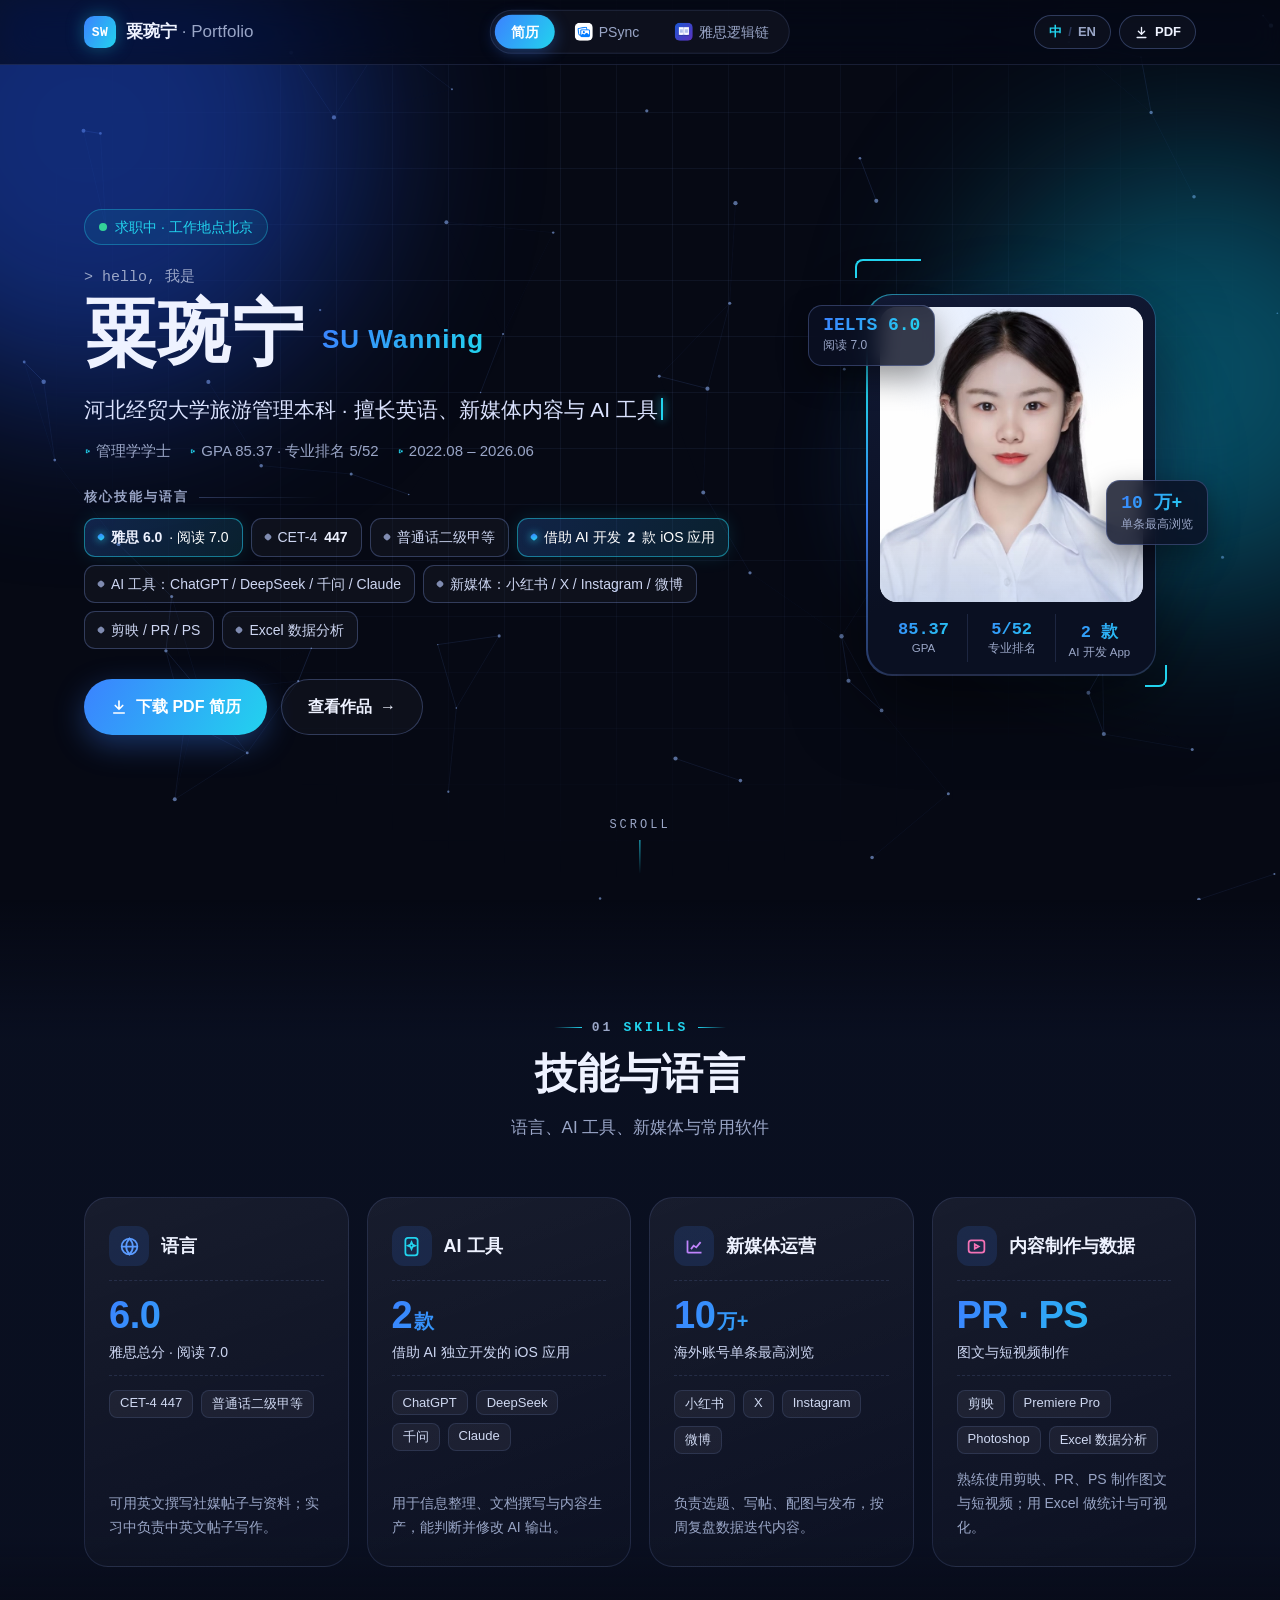
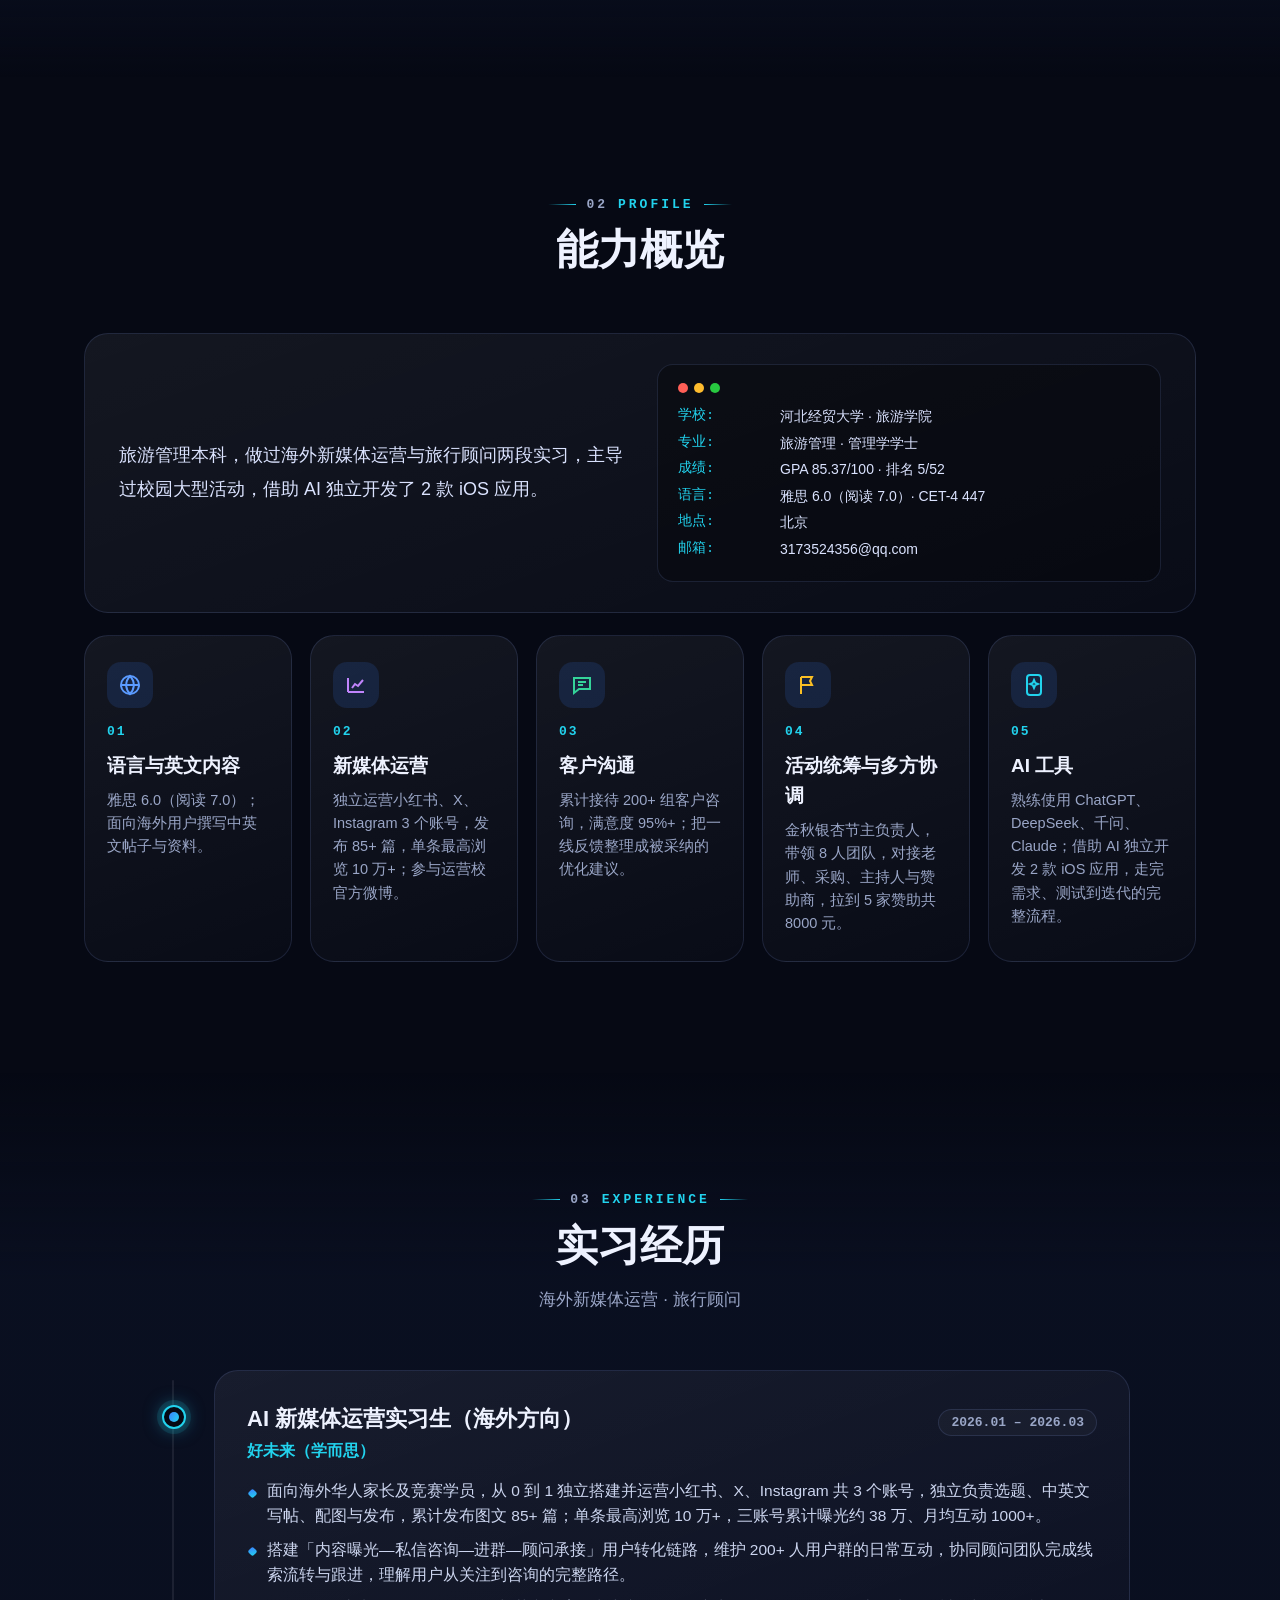
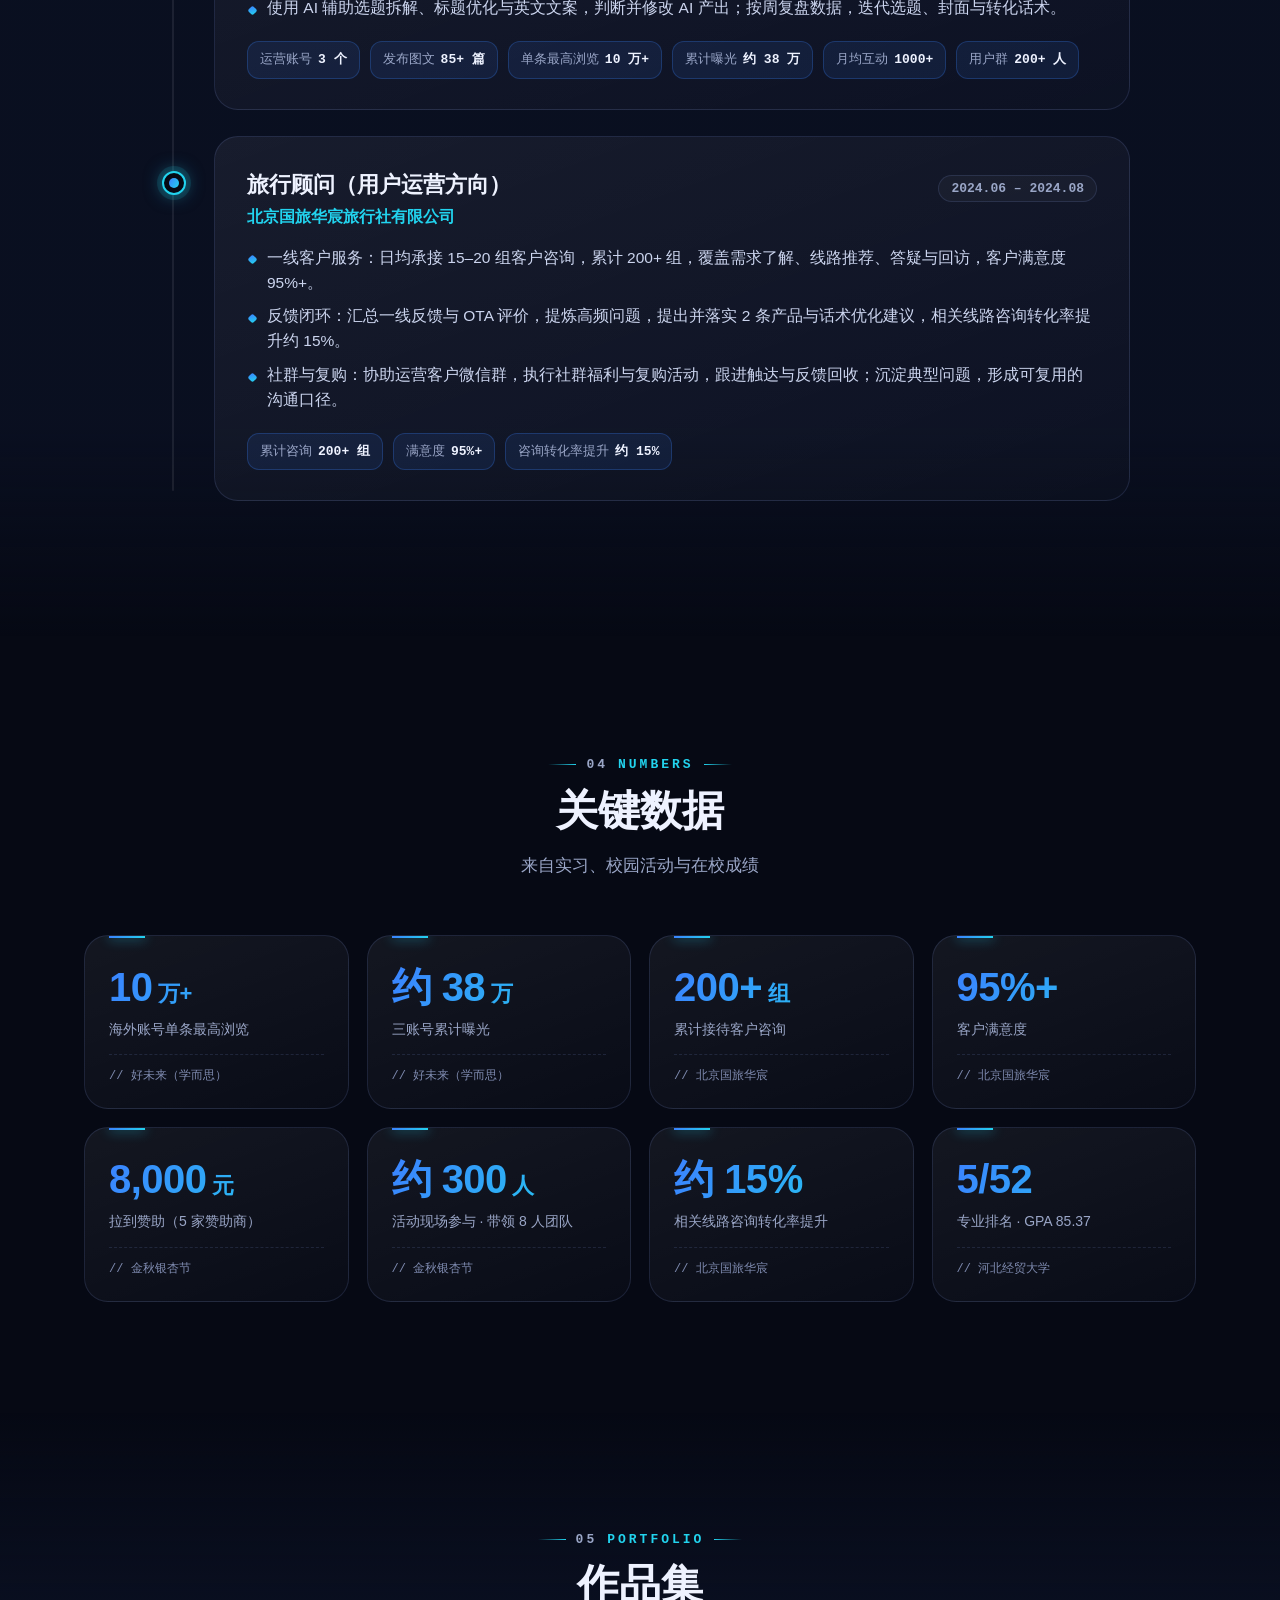
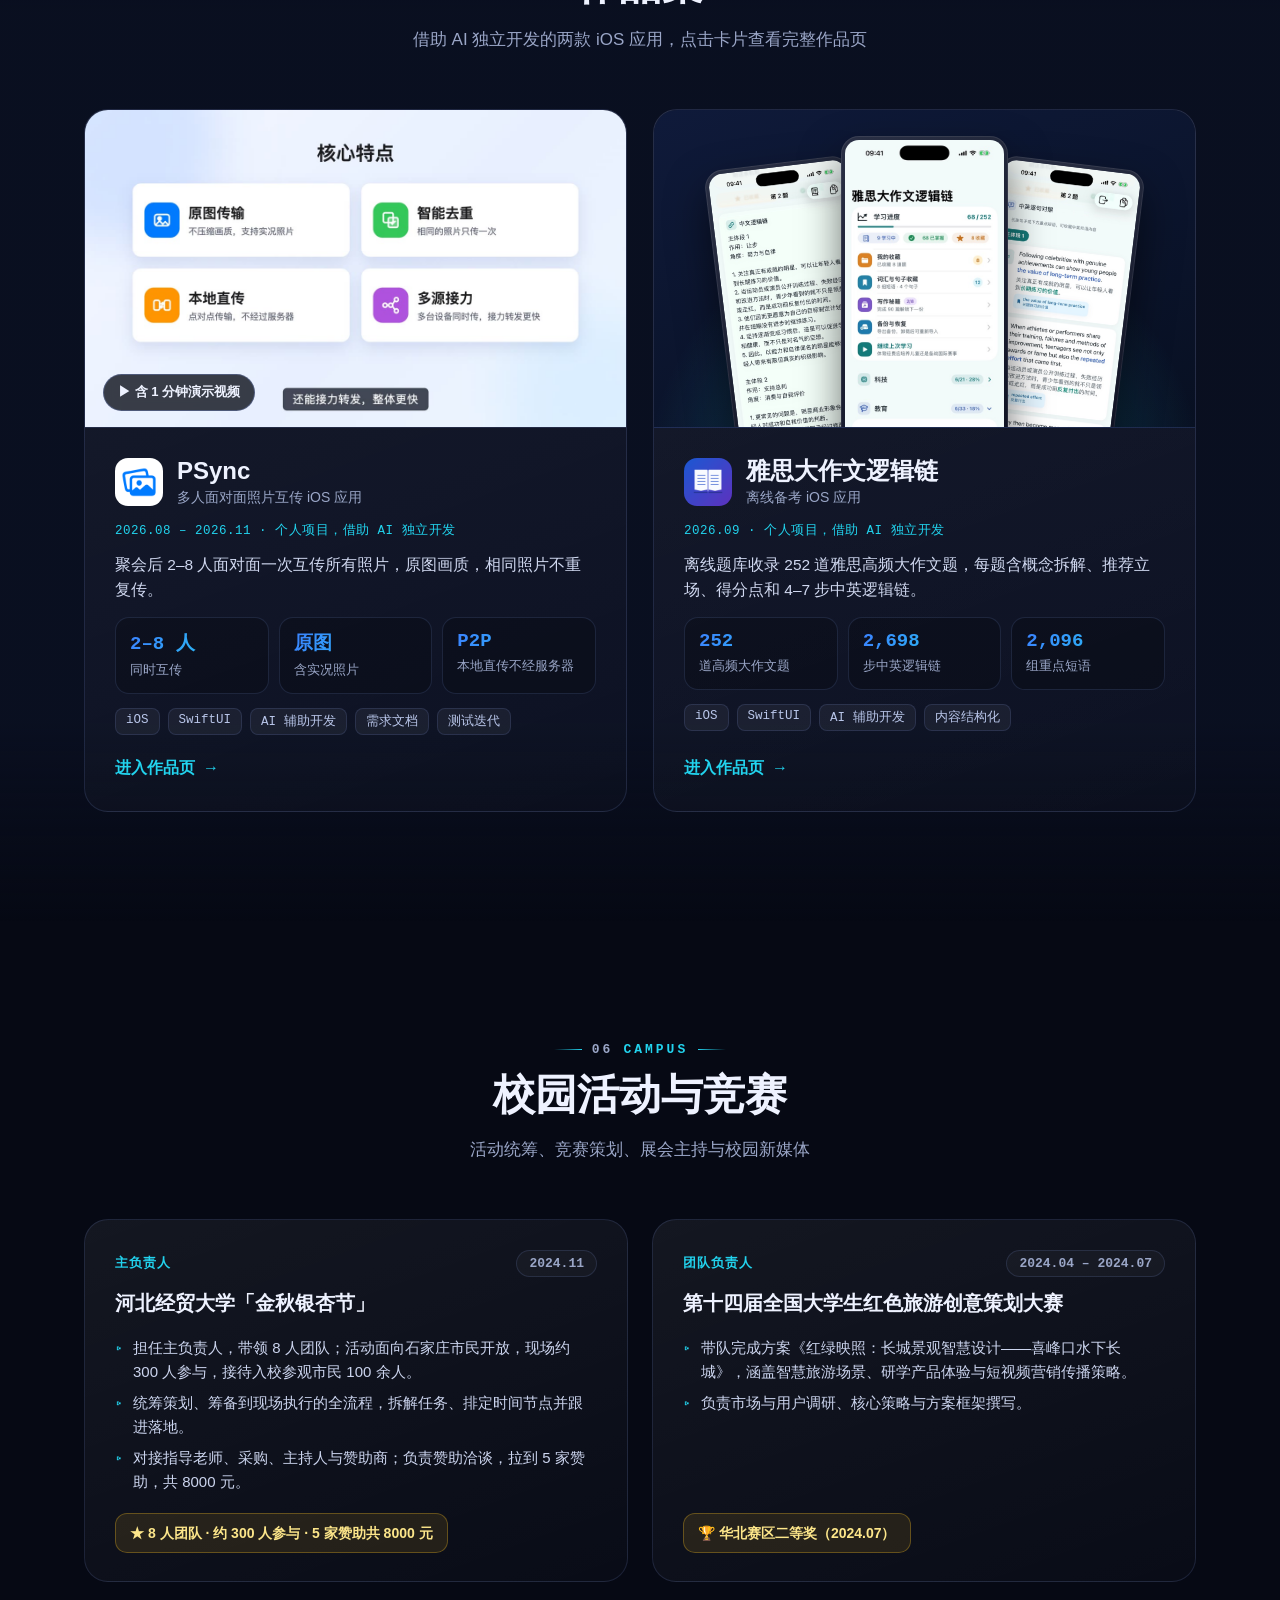
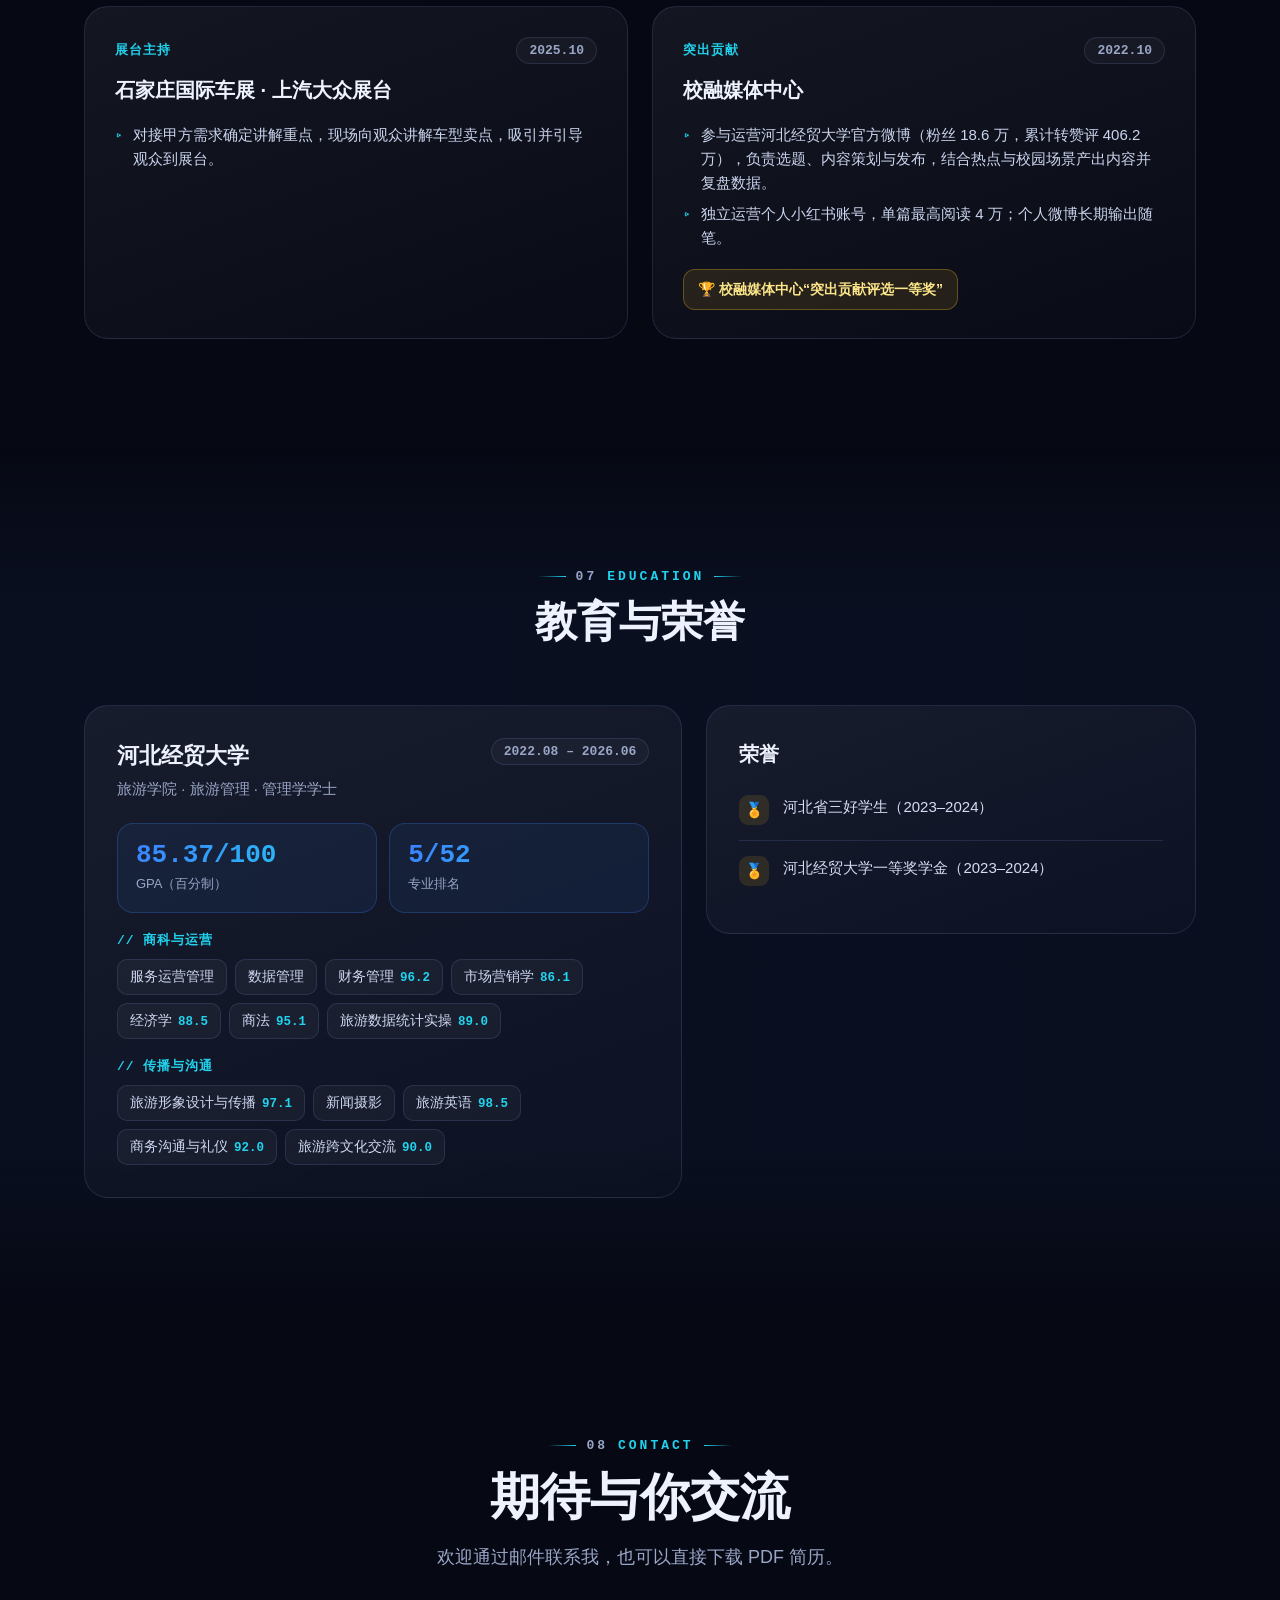
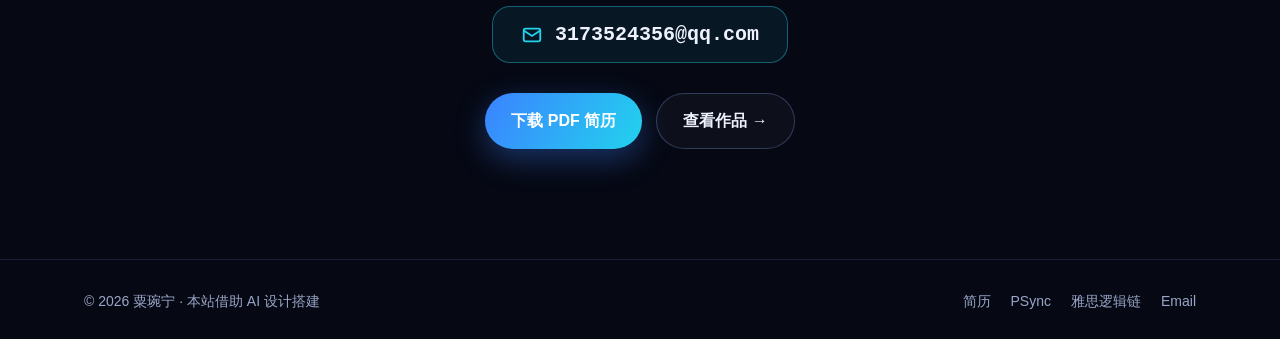
==== commit e264053d: "首页重做：换回照片，技能与语言前置，文案改为中性；补充银杏节与车展数据，PDF 换成通用版" ====
--- a/index.html
+++ b/index.html
@@ -4,11 +4,11 @@
 <meta charset="utf-8">
 <meta name="viewport" content="width=device-width, initial-scale=1, viewport-fit=cover">
 <title>粟琬宁 · 个人简历与作品集</title>
-<meta name="description" content="粟琬宁｜河北经贸大学旅游管理本科。海外内容运营实习经历，借助 AI 独立开发 2 款 iOS 应用。求职方向：海外市场增长、海外内容运营、SaaS 客户成功。">
+<meta name="description" content="粟琬宁｜河北经贸大学旅游管理本科。雅思 6.0（阅读 7.0），海外新媒体运营与旅行顾问实习经历，借助 AI 独立开发 2 款 iOS 应用。">
 <meta name="theme-color" content="#060914">
 <meta property="og:type" content="website">
 <meta property="og:title" content="粟琬宁 · 个人简历与作品集">
-<meta property="og:description" content="做面向海外用户的内容运营，也能借助 AI 把想法做成可用的软件。">
+<meta property="og:description" content="河北经贸大学旅游管理本科 · 雅思 6.0（阅读 7.0）· 新媒体运营 · 借助 AI 开发 2 款 iOS 应用">
 <meta property="og:url" content="https://sandglass-vic.github.io/ice-cv/">
 <meta property="og:image" content="https://sandglass-vic.github.io/ice-cv/assets/og.jpg">
 <meta name="twitter:card" content="summary_large_image">
@@ -39,7 +39,7 @@
   }
   .orb { position: absolute; border-radius: 50%; filter: blur(90px); opacity: .5; animation: float 12s ease-in-out infinite; pointer-events: none; }
   @keyframes float { 0%,100% { transform: translate(0,0); } 50% { transform: translate(30px,-30px); } }
-  .hero > .wrap { position: relative; width: 100%; display: grid; grid-template-columns: 1.2fr .8fr; gap: 56px; align-items: center; }
+  .hero > .wrap { position: relative; width: 100%; display: grid; grid-template-columns: 1.3fr .7fr; gap: 56px; align-items: center; }
   .tag {
     display: inline-flex; align-items: center; gap: 8px; padding: 6px 14px; border-radius: 999px; font-size: 14px; color: var(--cyan);
     border: 1px solid rgba(34, 211, 238, .35); background: rgba(34, 211, 238, .08); margin-bottom: 22px;
@@ -51,69 +51,89 @@
   .hero h1 { font-size: 72px; line-height: 1.1; font-weight: 800; letter-spacing: 2px; margin-top: 8px; }
   .hero h1 small { font-size: 26px; letter-spacing: 1px; margin-left: 16px; font-weight: 700; vertical-align: middle; }
   html[lang="en"] .hero h1 { letter-spacing: -1px; }
-  .typed { font-size: 23px; line-height: 1.55; margin: 22px 0 24px; min-height: 2em; max-width: 620px; color: #dbe3ff; }
+  .typed { font-size: 21px; line-height: 1.55; margin: 20px 0 0; min-height: 1.6em; max-width: 680px; color: #dbe3ff; }
   .typed .caret { display: inline-block; width: 2px; height: 1.05em; margin-left: 3px; vertical-align: -3px; background: var(--cyan); box-shadow: 0 0 8px var(--cyan); animation: blink 1s steps(1) infinite; }
   @keyframes blink { 50% { opacity: 0; } }
-  .roles { display: flex; flex-wrap: wrap; align-items: center; gap: 8px; }
-  .roles .lab { font: 600 13px var(--mono); color: var(--muted); margin-right: 4px; }
-  .roles span.r { padding: 6px 14px; border-radius: 10px; font-size: 14px; border: 1px solid rgba(59, 130, 255, .35); background: rgba(59, 130, 255, .1); color: #cfe0ff; }
-  .edu-line { margin-top: 18px; color: var(--muted); font-size: 15px; display: flex; flex-wrap: wrap; gap: 6px 18px; }
+  .edu-line { margin-top: 12px; color: var(--muted); font-size: 15px; display: flex; flex-wrap: wrap; gap: 6px 18px; }
   .edu-line span::before { content: "▹ "; color: var(--cyan); }
-  .cta { display: flex; gap: 14px; flex-wrap: wrap; margin-top: 34px; }
-
-  .console-wrap { position: relative; justify-self: center; width: 470px; max-width: 100%; }
-  .console-wrap::before {
-    content: ""; position: absolute; width: 520px; height: 420px; top: 50%; left: 50%; transform: translate(-50%,-50%);
-    background: radial-gradient(circle, rgba(59,130,255,.38), transparent 65%); filter: blur(28px); pointer-events: none;
-  }
-  .console {
-    position: relative; border-radius: 22px; overflow: hidden; background: rgba(8, 13, 30, .82);
-    border: 1px solid rgba(120, 160, 255, .28); backdrop-filter: blur(14px); -webkit-backdrop-filter: blur(14px);
-    box-shadow: 0 30px 80px rgba(0,0,0,.55), inset 0 1px 0 rgba(255,255,255,.06);
-  }
-  .console::before { content: ""; position: absolute; left: 0; right: 0; top: 0; height: 1px; background: var(--grad); box-shadow: 0 0 14px var(--cyan); }
-  .c-bar { display: flex; align-items: center; gap: 7px; padding: 13px 16px; border-bottom: 1px solid var(--line); background: rgba(255,255,255,.02); }
-  .c-bar i { width: 11px; height: 11px; border-radius: 50%; background: #ff5f57; }
-  .c-bar i:nth-child(2) { background: #febc2e; } .c-bar i:nth-child(3) { background: #28c840; }
-  .c-bar span { margin-left: 10px; font: 12.5px var(--mono); color: var(--muted); }
-  .c-body { padding: 20px 22px 24px; font: 14px/1.75 var(--mono); min-height: 372px; text-align: left; }
-  .c-line { white-space: nowrap; overflow: hidden; text-overflow: ellipsis; opacity: 0; transform: translateY(4px); transition: opacity .35s, transform .35s; }
-  .c-line.on, .static .c-line { opacity: 1; transform: none; }
-  .c-cmd { color: #dbe3ff; margin-top: 8px; }
-  .c-cmd:first-child { margin-top: 0; }
-  .c-cmd::before { content: "$ "; color: #34d399; }
-  .c-out { color: var(--muted); padding-left: 16px; font-family: -apple-system, "PingFang SC", sans-serif; font-size: 14px; }
-  .c-out b { color: var(--text); font-weight: 600; }
-  .c-out em { font-style: normal; color: var(--cyan); }
-  .c-chip { display: inline-block; padding: 1px 9px; margin-right: 6px; border-radius: 6px; font-size: 12.5px; color: #cfe0ff; border: 1px solid rgba(59,130,255,.4); background: rgba(59,130,255,.12); }
-  .c-caret { display: inline-block; width: 8px; height: 1.05em; vertical-align: -2px; background: var(--cyan); box-shadow: 0 0 8px var(--cyan); animation: blink 1s steps(1) infinite; }
-  .console .scan {
-    position: absolute; left: 0; right: 0; height: 30%; top: -30%; pointer-events: none;
-    background: linear-gradient(180deg, transparent, rgba(34, 211, 238, .07), transparent); animation: scan 6s ease-in-out infinite;
+  .hskills { margin-top: 26px; max-width: 660px; }
+  .hskills .lab { font: 600 12.5px var(--mono); color: var(--muted); letter-spacing: 2px; margin-bottom: 12px; display: flex; align-items: center; gap: 10px; }
+  .hskills .lab::after { content: ""; flex: 1; max-width: 120px; height: 1px; background: linear-gradient(90deg, var(--line2), transparent); }
+  .chips { display: flex; flex-wrap: wrap; gap: 8px; }
+  .chip {
+    display: inline-flex; align-items: center; gap: 7px; padding: 7px 13px; border-radius: 11px; font-size: 14px; color: #cdd6f2;
+    border: 1px solid var(--line2); background: rgba(255, 255, 255, .035); white-space: nowrap;
+  }
+  .chip::before { content: ""; width: 6px; height: 6px; border-radius: 2px; transform: rotate(45deg); background: #7f8bb0; flex: none; }
+  .chip b { color: var(--text); font-weight: 700; }
+  .chip.k { color: #fff; border-color: rgba(34, 211, 238, .5); background: linear-gradient(120deg, rgba(59, 130, 255, .22), rgba(34, 211, 238, .12)); box-shadow: 0 0 18px rgba(34, 211, 238, .12); }
+  .chip.k::before { background: var(--grad); box-shadow: 0 0 8px var(--cyan); }
+  .cta { display: flex; gap: 14px; flex-wrap: wrap; margin-top: 30px; }
+
+  .pf-wrap { position: relative; justify-self: center; width: 290px; max-width: 100%; }
+  .pf-wrap::before {
+    content: ""; position: absolute; width: 420px; height: 460px; top: 50%; left: 50%; transform: translate(-50%,-50%);
+    background: radial-gradient(circle, rgba(59,130,255,.32), transparent 65%); filter: blur(30px); pointer-events: none;
+  }
+  .pf { position: relative; border-radius: 26px; padding: 1.5px; overflow: hidden; background: rgba(140, 170, 255, .22); box-shadow: 0 30px 70px rgba(0,0,0,.5); }
+  .pf::before {
+    content: ""; position: absolute; inset: -50%; animation: spin 9s linear infinite;
+    background: conic-gradient(from 0deg, transparent 0 58%, rgba(59,130,255,.9) 72%, rgba(34,211,238,.95) 84%, transparent 100%);
+  }
+  @keyframes spin { to { transform: rotate(1turn); } }
+  .pf-in { position: relative; border-radius: 24.5px; padding: 12px; background: linear-gradient(165deg, #121a36, #0a1022 70%); }
+  .pf-photo { position: relative; aspect-ratio: 5 / 5.6; border-radius: 17px; overflow: hidden; background: #eef3fb; }
+  .pf-photo img { width: 100%; height: 100%; object-fit: cover; object-position: 50% 28%; display: block; }
+  .pf-photo::after {
+    content: ""; position: absolute; inset: 0; pointer-events: none; mix-blend-mode: multiply;
+    background: radial-gradient(120% 70% at 50% 0%, rgba(205, 222, 255, .55), transparent 60%), linear-gradient(180deg, transparent 75%, rgba(196, 214, 245, .45));
+  }
+  .pf-photo .scan {
+    position: absolute; left: 0; right: 0; height: 28%; top: -30%; z-index: 1; pointer-events: none;
+    background: linear-gradient(180deg, transparent, rgba(34, 211, 238, .12), transparent); animation: scan 6s ease-in-out infinite;
   }
   @keyframes scan { 0% { top: -30%; } 60%,100% { top: 100%; } }
+  .pf-stats { display: grid; grid-template-columns: repeat(3, 1fr); margin-top: 12px; text-align: center; }
+  .pf-stats div { padding: 6px 2px 2px; }
+  .pf-stats div + div { border-left: 1px solid var(--line); }
+  .pf-stats b { display: block; font: 800 17px var(--mono); }
+  .pf-stats span { display: block; color: var(--muted); font-size: 11.5px; line-height: 1.35; margin-top: 2px; }
   .corner { position: absolute; width: 22px; height: 22px; border: 2px solid var(--cyan); z-index: 2; }
-  .corner.tl { top: -10px; left: -10px; border-right: 0; border-bottom: 0; border-top-left-radius: 8px; }
-  .corner.br { bottom: -10px; right: -10px; border-left: 0; border-top: 0; border-bottom-right-radius: 8px; }
+  .corner.tl { top: -11px; left: -11px; border-right: 0; border-bottom: 0; border-top-left-radius: 8px; }
+  .corner.br { bottom: -11px; right: -11px; border-left: 0; border-top: 0; border-bottom-right-radius: 8px; }
   .badge {
-    position: absolute; z-index: 3; padding: 9px 14px; border-radius: 14px; font-size: 13px; white-space: nowrap;
-    background: rgba(11, 17, 36, .78); border: 1px solid var(--line2); backdrop-filter: blur(10px); -webkit-backdrop-filter: blur(10px);
+    position: absolute; z-index: 3; padding: 9px 14px; border-radius: 14px; font-size: 13px; white-space: nowrap; text-align: left;
+    background: rgba(11, 17, 36, .82); border: 1px solid var(--line2); backdrop-filter: blur(10px); -webkit-backdrop-filter: blur(10px);
     box-shadow: 0 12px 30px rgba(0,0,0,.4); animation: bob 6s ease-in-out infinite;
   }
   .badge b { display: block; font: 800 18px var(--mono); }
   .badge span { color: var(--muted); font-size: 12px; }
-  .badge.b1 { right: -26px; top: -30px; }
-  .badge.b2 { right: -40px; top: 52%; animation-delay: -2s; }
-  .badge.b3 { left: -26px; bottom: -4%; animation-delay: -4s; }
+  .badge.b1 { left: -58px; top: 9%; }
+  .badge.b2 { right: -52px; top: 52%; animation-delay: -3s; }
   @keyframes bob { 0%,100% { transform: translateY(0); } 50% { transform: translateY(-10px); } }
   .scroll-hint { position: absolute; left: 50%; bottom: 26px; transform: translateX(-50%); color: var(--muted); font: 12px var(--mono); letter-spacing: 3px; display: flex; flex-direction: column; align-items: center; gap: 8px; }
   .scroll-hint i { width: 1px; height: 34px; background: linear-gradient(var(--cyan), transparent); animation: drop 2s ease-in-out infinite; transform-origin: top; }
   @keyframes drop { 0% { transform: scaleY(0); } 50% { transform: scaleY(1); } 100% { transform: scaleY(1); opacity: 0; } }
 
+  /* ---------- skills ---------- */
+  .sk { display: grid; grid-template-columns: repeat(4, 1fr); gap: 18px; }
+  .skc { padding: 28px 24px 26px; display: flex; flex-direction: column; gap: 14px; }
+  .skc:hover { transform: translateY(-4px); }
+  .skc-h { display: flex; align-items: center; gap: 12px; }
+  .skc-h .ic { width: 40px; height: 40px; border-radius: 12px; display: grid; place-items: center; background: rgba(59,130,255,.14); flex: none; }
+  .skc-h .ic svg { width: 21px; height: 21px; }
+  .skc-h h3 { font-size: 18px; line-height: 1.3; }
+  .skc-big { padding: 14px 0 12px; border-top: 1px dashed var(--line); border-bottom: 1px dashed var(--line); }
+  .skc-big b { display: block; font-size: 38px; line-height: 1.1; font-weight: 800; letter-spacing: -.5px; white-space: nowrap; }
+  .skc-big b small { font-size: 20px; font-weight: 700; margin-left: 2px; }
+  .skc-big span { display: block; color: #cdd6f2; font-size: 14px; margin-top: 4px; }
+  .skc .tags span { font-family: inherit; font-size: 13px; color: #cfd8f2; }
+  .skc p { color: var(--muted); font-size: 14px; line-height: 1.7; margin-top: auto; }
+
   /* ---------- about ---------- */
-  .about { display: grid; grid-template-columns: .95fr 1.05fr; gap: 24px; align-items: stretch; }
-  .intro { padding: 34px; display: flex; flex-direction: column; gap: 22px; }
-  .intro p { font-size: 16.5px; color: #d5ddf5; line-height: 1.85; }
+  .about { display: flex; flex-direction: column; gap: 22px; }
+  .intro { padding: 30px 34px; display: grid; grid-template-columns: 1fr 1fr; gap: 34px; align-items: center; }
+  .intro p { font-size: 18px; color: #dbe3ff; line-height: 1.85; }
   .spec { font: 13.5px/1.9 var(--mono); padding: 18px 20px; border-radius: 16px; background: rgba(0, 0, 0, .28); border: 1px solid var(--line); }
   .spec .dots { display: flex; gap: 6px; margin-bottom: 10px; }
   .spec .dots i { width: 10px; height: 10px; border-radius: 50%; background: #ff5f57; }
@@ -121,8 +141,8 @@
   .spec .row { display: grid; grid-template-columns: 92px 1fr; gap: 10px; }
   .spec .k { color: var(--cyan); }
   .spec .v { color: #dbe3ff; font-family: -apple-system, "PingFang SC", sans-serif; font-size: 14px; }
-  .strengths { display: grid; grid-template-columns: 1fr 1fr; gap: 18px; }
-  .str { padding: 28px 26px; }
+  .strengths { display: grid; grid-template-columns: repeat(5, 1fr); gap: 18px; }
+  .str { padding: 26px 22px; }
   .str .no { font: 700 13px var(--mono); color: var(--cyan); letter-spacing: 2px; }
   .str h3 { font-size: 19px; margin: 12px 0 8px; }
   .str p { font-size: 14.5px; color: var(--muted); }
@@ -215,16 +235,11 @@
   .courses { display: flex; flex-wrap: wrap; gap: 8px; }
   .courses span { font-size: 13.5px; padding: 6px 12px; border-radius: 10px; background: rgba(255,255,255,.04); border: 1px solid var(--line); color: #cfd8f2; }
   .courses b { font-family: var(--mono); color: var(--cyan); font-weight: 600; margin-left: 6px; font-size: 12.5px; }
-  .honors { padding: 32px; }
-  .honors h3, .skills-title { font-size: 20px; display: flex; align-items: center; gap: 10px; }
+  .honors { padding: 32px; align-self: start; }
+  .honors h3 { font-size: 20px; display: flex; align-items: center; gap: 10px; }
   .honors li { list-style: none; display: flex; gap: 14px; align-items: flex-start; padding: 15px 0; border-top: 1px solid var(--line); font-size: 15px; color: #d5ddf5; }
   .honors li:first-of-type { border-top: 0; margin-top: 10px; }
   .honors li i { flex: none; width: 30px; height: 30px; border-radius: 9px; display: grid; place-items: center; font-style: normal; font-size: 15px; background: rgba(251,191,36,.12); }
-  .skills { display: grid; grid-template-columns: repeat(4, 1fr); gap: 18px; margin-top: 24px; }
-  .skill { padding: 26px 24px; }
-  .skill h4 { font-size: 17px; display: flex; align-items: center; gap: 10px; }
-  .skill h4 i { width: 8px; height: 8px; border-radius: 2px; background: var(--grad); transform: rotate(45deg); box-shadow: 0 0 8px var(--cyan); }
-  .skill p { color: var(--muted); font-size: 14px; margin-top: 10px; }
 
   /* ---------- contact ---------- */
   .contact { text-align: center; padding: 120px 0 110px; }
@@ -236,19 +251,23 @@
   .contact .cta { justify-content: center; }
 
   @media (max-width: 1080px) {
-    .nums { grid-template-columns: repeat(2, 1fr); }
-    .skills { grid-template-columns: 1fr 1fr; }
+    .nums, .sk { grid-template-columns: repeat(2, 1fr); }
+    .strengths { grid-template-columns: repeat(2, 1fr); }
+    .intro { grid-template-columns: 1fr; gap: 20px; }
   }
   @media (max-width: 960px) {
     .hero { min-height: 0; padding: calc(var(--top-h) + 50px) 0 80px; text-align: center; }
-    .hero > .wrap { grid-template-columns: minmax(0, 1fr); gap: 44px; }
-    .console-wrap { width: 100%; max-width: 520px; }
-    .console-wrap::before { width: 380px; height: 320px; }
+    .hero > .wrap { grid-template-columns: minmax(0, 1fr); gap: 56px; }
+    .hero > .wrap > .pf-wrap { order: -1; width: 250px; }
+    .pf-wrap::before { width: 340px; height: 380px; }
     .hero h1 { font-size: 50px; }
     .hero h1 small { display: block; margin: 6px 0 0; font-size: 20px; }
     .typed { font-size: 19px; margin-left: auto; margin-right: auto; }
-    .roles, .edu-line, .cta { justify-content: center; }
-    .badge.b1 { right: -12px; } .badge.b2 { right: -20px; } .badge.b3 { left: -10px; }
+    .hskills { margin-left: auto; margin-right: auto; }
+    .hskills .lab { justify-content: center; }
+    .hskills .lab::after { display: none; }
+    .edu-line, .chips, .cta { justify-content: center; }
+    .badge.b1 { left: -46px; } .badge.b2 { right: -46px; }
     .scroll-hint { display: none; }
     .about, .works, .camp, .edu-grid { grid-template-columns: 1fr; }
     section { padding: 80px 0; }
@@ -257,19 +276,20 @@
   }
   @media (max-width: 520px) {
     .hero h1 { font-size: 42px; }
-    .typed { font-size: 17px; min-height: 3.2em; }
-    .c-body { padding: 16px 16px 20px; font-size: 12.5px; min-height: 0; }
-    .c-out { font-size: 13px; padding-left: 12px; }
-    .c-bar span { font-size: 11.5px; }
+    .typed { font-size: 16.5px; min-height: 3.1em; }
+    .hero > .wrap > .pf-wrap { width: 220px; }
+    .pf-in { padding: 9px; }
+    .pf-stats b { font-size: 15px; } .pf-stats span { font-size: 10.5px; }
     .badge { padding: 6px 10px; } .badge b { font-size: 14px; } .badge span { font-size: 11px; }
-    .badge.b1 { right: -6px; top: -22px; } .badge.b2 { right: -6px; top: auto; bottom: -22px; } .badge.b3 { display: none; }
-    .roles .lab { width: 100%; margin: 0 0 2px; }
+    .badge.b1 { left: -30px; top: 6%; } .badge.b2 { right: -30px; top: 48%; }
+    .chip { font-size: 13px; padding: 6px 11px; white-space: normal; text-align: left; }
     .cta .btn { flex: 1 1 100%; justify-content: center; padding: 13px 20px; }
     .intro, .edu, .honors { padding: 24px 20px; }
     .spec .row { grid-template-columns: 64px 1fr; }
-    .strengths, .skills { grid-template-columns: 1fr; gap: 12px; }
-    .str, .skill { padding: 20px 18px; }
-    .str { display: grid; grid-template-columns: 40px 1fr; gap: 0 14px; align-items: start; }
+    .sk, .strengths { grid-template-columns: 1fr; gap: 12px; }
+    .skc { padding: 22px 18px; gap: 12px; }
+    .skc-big b { font-size: 32px; }
+    .str { padding: 20px 18px; display: grid; grid-template-columns: 40px 1fr; gap: 0 14px; align-items: start; }
     .str .ic { grid-row: span 2; width: 40px; height: 40px; margin: 2px 0 0; border-radius: 12px; }
     .str .ic svg { width: 21px; height: 21px; }
     .str .no { display: none; }
@@ -296,7 +316,7 @@
     .sec-head h2 { font-size: 28px; }
   }
   @media (prefers-reduced-motion: reduce) {
-    .orb, .console .scan, .badge, .c-caret, .tag i, .scroll-hint i, .typed .caret { animation: none; }
+    .orb, .pf::before, .pf-photo .scan, .badge, .tag i, .scroll-hint i, .typed .caret { animation: none; }
   }
 </style>
 </head>
@@ -328,32 +348,31 @@
       <div class="hello" data-t="hello"></div>
       <h1><span data-t="name"></span><small class="grad-text" data-t="altName"></small></h1>
       <p class="typed"><span id="typed"></span><span class="caret"></span></p>
-      <div class="roles" id="roles"></div>
       <div class="edu-line" id="eduLine"></div>
+      <div class="hskills"><div class="lab" data-t="hskillsLab"></div><div class="chips" id="hchips"></div></div>
       <div class="cta">
         <a class="btn btn-main" href="assets/SuWanning_Resume.pdf" download="粟琬宁_简历_SuWanning_Resume.pdf"><svg viewBox="0 0 24 24" fill="none" stroke="currentColor" stroke-width="2.2" stroke-linecap="round" stroke-linejoin="round"><path d="M12 4v11M7 10l5 5 5-5M5 20h14"/></svg><span data-t="btnPdf"></span></a>
         <a class="btn btn-ghost" href="#works"><span data-t="btnWorks"></span> →</a>
       </div>
     </div>
-    <div class="console-wrap">
+    <div class="pf-wrap">
       <span class="corner tl"></span><span class="corner br"></span>
-      <div class="console">
-        <div class="c-bar"><i></i><i></i><i></i><span>~/su-wanning — profile.sh</span></div>
-        <div class="c-body" id="console"></div>
-        <span class="scan"></span>
-      </div>
-      <div class="badge b1"><b class="grad-text">5/52</b><span data-t="bRank"></span></div>
-      <div class="badge b2"><b class="grad-text">95%+</b><span data-t="bSat"></span></div>
-      <div class="badge b3"><b class="grad-text">2</b><span data-t="bApps"></span></div>
+      <div class="pf"><div class="pf-in">
+        <div class="pf-photo"><img src="assets/photo.jpg" alt="粟琬宁 / SU Wanning" width="647" height="800"><span class="scan"></span></div>
+        <div class="pf-stats" id="pfStats"></div>
+      </div></div>
+      <div class="badge b1"><b class="grad-text">IELTS 6.0</b><span data-t="bIelts"></span></div>
+      <div class="badge b2"><b class="grad-text" data-t="bViewsN"></b><span data-t="bViews"></span></div>
     </div>
   </div>
-  <a class="scroll-hint" href="#about">SCROLL<i></i></a>
+  <a class="scroll-hint" href="#skills">SCROLL<i></i></a>
 </header>
 
 <main>
+  <section id="skills" class="alt"></section>
   <section id="about"></section>
-  <section id="numbers" class="alt"></section>
-  <section id="experience"></section>
+  <section id="experience" class="alt"></section>
+  <section id="numbers"></section>
   <section id="works" class="alt"></section>
   <section id="campus"></section>
   <section id="education" class="alt"></section>
@@ -370,7 +389,7 @@
 <noscript><p style="text-align:center;padding:20px;color:#9aa6c7">本页需要启用 JavaScript；也可以直接下载 <a href="assets/SuWanning_Resume.pdf" style="color:#22d3ee">PDF 简历</a>。</p></noscript>
 
 <!-- 简历结构化数据：由 _work/resume/resume.json 生成，已去除个人隐私字段 -->
-<script type="application/json" id="resume-data">{"zh":{"basics":{"name":"粟琬宁","degree":"管理学学士 · 旅游管理","school":"河北经贸大学 · 旅游学院","major":"旅游管理","email":"3173524356@qq.com","portfolio":"https://sandglass-vic.github.io/ice-cv/","targetRoles":["SaaS 客户成功","软件交付实施","AI 产品运营"]},"education":[{"school":"河北经贸大学","college":"旅游学院","major":"旅游管理","degree":"管理学学士","start":"2022.08","end":"2026.06","gpa":"85.37/100","rank":"5/52"}],"skills":[{"category":"客户沟通与需求管理","detail":"累计处理客户咨询 200+ 组、满意度 95%+；能把一线反馈整理成需求与优化建议并推动落地；能同时对接老师、供应商、主持人、赞助商等多方，推进项目按节点完成。"},{"category":"AI 与软件理解","detail":"熟练使用 ChatGPT、DeepSeek、千问、Claude 完成信息整理、文档撰写与内容生产，能判断并修改 AI 输出；借助 AI 独立开发 2 款 iOS 应用，熟悉「需求文档—功能设计—测试验收—迭代」流程。"},{"category":"运营与数据","detail":"运营过小红书、X、Instagram、微博账号；熟练使用 Excel 统计与可视化，以及剪映、PR、PS；习惯按周复盘数据、迭代内容与话术。"},{"category":"语言","detail":"雅思 6.0（阅读 7.0），可用英文撰写帖子与资料；英语 CET-4（447）；普通话二级甲等。"}],"experience":[{"title":"AI 新媒体运营实习生（海外方向）","company":"好未来（学而思）","start":"2026.01","end":"2026.03","highlights":["面向海外华人家长及竞赛学员，从 0 到 1 独立搭建并运营小红书、X、Instagram 共 3 个账号，独立负责选题、中英文写帖、配图与发布，累计发布图文 85+ 篇；单条最高浏览 10 万+，三账号累计曝光约 38 万、月均互动 1000+。","搭建「内容曝光—私信咨询—进群—顾问承接」用户转化链路，维护 200+ 人用户群的日常互动，协同顾问团队完成线索流转与跟进，理解用户从关注到咨询的完整路径。","使用 AI 辅助选题拆解、标题优化与英文文案，判断并修改 AI 产出；按周复盘数据，迭代选题、封面与转化话术。"],"metrics":[{"label":"运营账号","value":"3 个"},{"label":"发布图文","value":"85+ 篇"},{"label":"单条最高浏览","value":"10 万+"},{"label":"累计曝光","value":"约 38 万"},{"label":"月均互动","value":"1000+"},{"label":"用户群","value":"200+ 人"}]},{"title":"旅行顾问（用户运营方向）","company":"北京国旅华宸旅行社有限公司","start":"2024.06","end":"2024.08","highlights":["一线客户服务：日均承接 15–20 组客户咨询，累计 200+ 组，覆盖需求了解、线路推荐、答疑与回访，客户满意度 95%+。","反馈闭环：汇总一线反馈与 OTA 评价，提炼高频问题，提出并落实 2 条产品与话术优化建议，相关线路咨询转化率提升约 15%。","社群与复购：协助运营客户微信群，执行社群福利与复购活动，跟进触达与反馈回收；沉淀典型问题，形成可复用的沟通口径。"],"metrics":[{"label":"累计咨询","value":"200+ 组"},{"label":"满意度","value":"95%+"},{"label":"咨询转化率提升","value":"约 15%"}]}],"projects":[{"name":"PSync","subtitle":"多人面对面照片互传 iOS 应用","role":"个人项目，借助 AI 独立开发","start":"2026.08","end":"2026.11","tags":["iOS","SwiftUI","AI 辅助开发","需求文档","测试迭代"],"summary":"聚会后 2–8 人面对面一次互传所有照片，原图画质，相同照片不重复传。","highlights":["针对聚会后照片分散在各人手机的痛点梳理需求，定义核心功能：2–8 人面对面一次互传全部照片、原图画质（含实况照片）、相同照片只传一次、本地点对点传输不经服务器、核对安全码后开始传输。","编写结构化需求文档（分层架构、设备发现、去重与传输调度规则）指导 AI 开发；设计多设备互传场景测试，用真机反复测试迭代，并制作产品主页与宣传视频。"],"links":[{"label":"产品主页","url":"https://sandglass-vic.github.io/PSync/"}]},{"name":"雅思大作文逻辑链","subtitle":"离线备考 iOS 应用","role":"个人项目，借助 AI 独立开发","start":"2026.09","end":"2026.09","tags":["iOS","SwiftUI","AI 辅助开发","内容结构化"],"summary":"离线题库收录 252 道雅思高频大作文题，每题含概念拆解、推荐立场、得分点和 4–7 步中英逻辑链。","highlights":["先制定统一的内容规范（字段、步数范围、得分点要求），再借助 AI 分批产出 252 道高频题的结构化中英内容。","用脚本校验数据完整性，经多轮审核处理 578 条问题，最终全量复查后上线。"],"links":[]}],"competitions":[{"title":"主负责人","event":"河北经贸大学「金秋银杏节」","start":"","end":"","highlights":["面向石家庄全体市民开放的校园大型活动，吸引大量市民入校参观。","统筹策划、筹备到现场执行的全流程，拆解任务、排定时间节点并跟进落地。","核心对接人：协调指导老师、采购、主持人、赞助商等多方需求与资源，负责赞助洽谈。"],"award":"全流程统筹 · 多方协调 · 赞助洽谈"},{"title":"团队负责人","event":"第十四届全国大学生红色旅游创意策划大赛","start":"2024.04","end":"2024.07","highlights":["带队完成方案《红绿映照：长城景观智慧设计——喜峰口水下长城》，涵盖智慧旅游场景、研学产品体验与短视频营销传播策略。","负责市场与用户调研、核心策略与方案框架撰写。"],"award":"华北赛区二等奖（2024.07）"},{"title":"展台主持","event":"石家庄国际车展 · 上汽大众展台","start":"","end":"","highlights":["对接甲方需求确定讲解重点，现场向观众讲解车型卖点，吸引并引导观众到展台。"],"award":""},{"title":"突出贡献","event":"校融媒体中心","start":"2022.10","end":"2022.10","highlights":["参与运营河北经贸大学官方微博（粉丝 18.6 万，累计转赞评 406.2 万），负责选题、内容策划与发布，结合热点与校园场景产出内容并复盘数据。","独立运营个人小红书账号，单篇最高阅读 4 万；个人微博长期输出随笔。"],"award":"校融媒体中心“突出贡献评选一等奖”"}],"honors":["河北省三好学生（2023–2024）","河北经贸大学一等奖学金（2023–2024）"],"courses":[{"group":"商科与运营","items":[{"name":"服务运营管理"},{"name":"数据管理"},{"name":"财务管理","score":96.2},{"name":"市场营销学","score":86.1},{"name":"经济学","score":88.5},{"name":"商法","score":95.1},{"name":"旅游数据统计实操","score":89.0}]},{"group":"传播与沟通","items":[{"name":"旅游形象设计与传播","score":97.1},{"name":"新闻摄影"},{"name":"旅游英语","score":98.5},{"name":"商务沟通与礼仪","score":92.0},{"name":"旅游跨文化交流","score":90.0}]}]},"en":{"basics":{"name":"SU Wanning","degree":"B.M. Tourism Management","school":"Hebei University of Economics and Business, School of Tourism","major":"Tourism Management","email":"3173524356@qq.com","portfolio":"https://sandglass-vic.github.io/ice-cv/","targetRoles":["SaaS Customer Success","Software Implementation","AI Product Operations"]},"education":[{"school":"Hebei University of Economics and Business","college":"School of Tourism","major":"Tourism Management","degree":"Bachelor of Management","start":"2022.08","end":"2026.06","gpa":"85.37/100","rank":"5/52"}],"skills":[{"category":"Customer Communication","detail":"Handled 200+ customer inquiries with 95%+ satisfaction; turn feedback into actionable requests; coordinate faculty, vendors, hosts, and sponsors to hit deadlines."},{"category":"AI & Software","detail":"Use ChatGPT, DeepSeek, Qianwen, and Claude for research, documentation, and content, and review and edit AI output; built 2 iOS apps with AI, familiar with the spec → design → testing → iteration cycle."},{"category":"Operations & Data","detail":"Ran accounts on Xiaohongshu, X, Instagram, and Weibo; Excel for analysis and charts; CapCut, Premiere Pro, Photoshop; weekly data reviews to refine content and messaging."},{"category":"Language","detail":"IELTS 6.0 (Reading 7.0); CET-4 (447); Mandarin Grade 2A."}],"experience":[{"title":"AI New Media Operations Intern (Overseas)","company":"TAL Education (Xueersi)","start":"2026.01","end":"2026.03","highlights":["Independently launched and ran 3 accounts on Xiaohongshu, X, and Instagram for overseas Chinese parents and competition students, owning topics, bilingual posts, visuals, and publishing; 85+ posts, top post 100k+ views, ~380k total impressions and 1,000+ monthly engagements.","Built the user journey from content to DMs, group joins, and advisor handoff; kept a 200+-member user group engaged and worked with advisors on lead follow-up.","Used AI for topics, headlines, and English copy, editing every draft; iterated topics, covers, and messaging through weekly data reviews."],"metrics":[{"label":"Accounts","value":"3"},{"label":"Posts","value":"85+"},{"label":"Top post views","value":"100k+"},{"label":"Total impressions","value":"~380k"},{"label":"Monthly engagements","value":"1,000+"},{"label":"User group","value":"200+"}]},{"title":"Travel Consultant (User Operations)","company":"Beijing CITS Huachen Travel Agency Co., Ltd.","start":"2024.06","end":"2024.08","highlights":["Frontline service: handled 15–20 inquiries/day (200+ total) covering needs discovery, route recommendations, Q&A, and follow-up calls; 95%+ satisfaction.","Feedback loop: distilled recurring issues from customer feedback and OTA reviews; 2 product and messaging suggestions adopted, lifting route inquiry conversion by ~15%.","Community & repeat business: ran WeChat group perks and repurchase campaigns; turned common questions into reusable messaging guidelines."],"metrics":[{"label":"Inquiries handled","value":"200+"},{"label":"Satisfaction","value":"95%+"},{"label":"Inquiry conversion lift","value":"~15%"}]}],"projects":[{"name":"PSync","subtitle":"Face-to-face group photo sharing iOS app","role":"Personal project, built with AI","start":"2026.08","end":"2026.11","tags":["iOS","SwiftUI","AI-assisted development","Product spec","Testing & iteration"],"summary":"2–8 people exchange all their photos face to face in one go, in original quality, with duplicates sent only once.","highlights":["Scoped the pain point of party photos scattered across phones; defined core features: 2–8 people exchange all photos at once, original quality (incl. Live Photos), duplicates sent once, local peer-to-peer transfer with no server, safety-code check before transfer.","Wrote a structured spec (layered architecture, device discovery, dedup and scheduling rules) to guide AI coding; designed multi-device test scenarios, iterated via on-device testing; made a product page and promo video."],"links":[{"label":"Product page","url":"https://sandglass-vic.github.io/PSync/"}]},{"name":"IELTS Essay Logic Chains","subtitle":"Offline IELTS writing study iOS app","role":"Personal project, built with AI","start":"2026.09","end":"2026.09","tags":["iOS","SwiftUI","AI-assisted development","Content structuring"],"summary":"An offline bank of 252 high-frequency IELTS Task 2 questions, each with concept breakdown, recommended stance, scoring points, and a 4–7-step bilingual logic chain.","highlights":["Defined a content spec first (fields, step ranges, scoring points), then used AI to produce structured bilingual content for 252 questions in batches.","Validated data with scripts and resolved 578 issues across review rounds before a full final check."],"links":[]}],"competitions":[{"title":"Lead Organizer","event":"Golden Autumn Ginkgo Festival, HUEB","start":"","end":"","highlights":["A large campus festival open to all Shijiazhuang residents, drawing large crowds to campus.","Owned the end-to-end process from planning to on-site execution: broke down tasks, set milestones, tracked delivery.","Main point of contact for faculty advisors, procurement, hosts, and sponsors; led sponsorship outreach."],"award":"End-to-end ownership · Stakeholders · Sponsorship"},{"title":"Team Leader","event":"14th National College Student Red Tourism Creative Planning Competition","start":"2024.04","end":"2024.07","highlights":["Led the proposal Red & Green Reflections: Smart Design of the Great Wall Landscape – Xifengkou Underwater Great Wall, covering smart-tourism scenarios, study-tour products, and short-video marketing.","Owned market and user research, core strategy, and the proposal framework."],"award":"North China Second Prize (Jul 2024)"},{"title":"Booth Host","event":"Shijiazhuang International Auto Show · SAIC Volkswagen","start":"","end":"","highlights":["Aligned talking points with the client, presented model highlights, and drew visitors to the booth."],"award":""},{"title":"Outstanding Contribution","event":"University Integrated Media Center","start":"2022.10","end":"2022.10","highlights":["Helped run the university's official Weibo (186k followers, 4.06M total interactions): topic selection, content planning, publishing, and data review.","Independently run personal Xiaohongshu account (single-post peak 40k views); regular essay writing on personal Weibo."],"award":"Integrated Media Center “Outstanding Contribution First Prize”"}],"honors":["Hebei Provincial Outstanding Student (2023–24)","Hebei Univ. of Economics and Business First-Class Scholarship (2023–24)"],"courses":[{"group":"Business & Operations","items":[{"name":"Service Operations Management"},{"name":"Data Management"},{"name":"Financial Management","score":96.2},{"name":"Marketing","score":86.1},{"name":"Economics","score":88.5},{"name":"Commercial Law","score":95.1},{"name":"Tourism Data Statistics & Practice","score":89.0}]},{"group":"Communication","items":[{"name":"Tourism Image Design & Communication","score":97.1},{"name":"News Photography"},{"name":"Tourism English","score":98.5},{"name":"Business Communication & Etiquette","score":92.0},{"name":"Cross-cultural Communication in Tourism","score":90.0}]}]}}</script>
+<script type="application/json" id="resume-data">{"zh":{"basics":{"name":"粟琬宁","degree":"管理学学士 · 旅游管理","school":"河北经贸大学 · 旅游学院","major":"旅游管理","email":"3173524356@qq.com","portfolio":"https://sandglass-vic.github.io/ice-cv/"},"education":[{"school":"河北经贸大学","college":"旅游学院","major":"旅游管理","degree":"管理学学士","start":"2022.08","end":"2026.06","gpa":"85.37/100","rank":"5/52"}],"skills":[{"category":"语言","detail":"雅思 6.0（阅读 7.0），可用英文撰写帖子与资料；英语 CET-4（447）；普通话二级甲等。"},{"category":"AI 工具","detail":"熟练使用 ChatGPT、DeepSeek、千问、Claude 完成信息整理、文档撰写与内容生产，能判断并修改 AI 输出；借助 AI 独立开发 2 款 iOS 应用。"},{"category":"新媒体运营","detail":"运营过小红书、X、Instagram、微博账号，负责选题、写帖、配图与发布，按周复盘数据。"},{"category":"内容制作与数据","detail":"熟练使用剪映、PR、PS 制作图文与短视频；熟练使用 Excel 统计与可视化。"}],"experience":[{"title":"AI 新媒体运营实习生（海外方向）","company":"好未来（学而思）","start":"2026.01","end":"2026.03","highlights":["面向海外华人家长及竞赛学员，从 0 到 1 独立搭建并运营小红书、X、Instagram 共 3 个账号，独立负责选题、中英文写帖、配图与发布，累计发布图文 85+ 篇；单条最高浏览 10 万+，三账号累计曝光约 38 万、月均互动 1000+。","搭建「内容曝光—私信咨询—进群—顾问承接」用户转化链路，维护 200+ 人用户群的日常互动，协同顾问团队完成线索流转与跟进，理解用户从关注到咨询的完整路径。","使用 AI 辅助选题拆解、标题优化与英文文案，判断并修改 AI 产出；按周复盘数据，迭代选题、封面与转化话术。"],"metrics":[{"label":"运营账号","value":"3 个"},{"label":"发布图文","value":"85+ 篇"},{"label":"单条最高浏览","value":"10 万+"},{"label":"累计曝光","value":"约 38 万"},{"label":"月均互动","value":"1000+"},{"label":"用户群","value":"200+ 人"}]},{"title":"旅行顾问（用户运营方向）","company":"北京国旅华宸旅行社有限公司","start":"2024.06","end":"2024.08","highlights":["一线客户服务：日均承接 15–20 组客户咨询，累计 200+ 组，覆盖需求了解、线路推荐、答疑与回访，客户满意度 95%+。","反馈闭环：汇总一线反馈与 OTA 评价，提炼高频问题，提出并落实 2 条产品与话术优化建议，相关线路咨询转化率提升约 15%。","社群与复购：协助运营客户微信群，执行社群福利与复购活动，跟进触达与反馈回收；沉淀典型问题，形成可复用的沟通口径。"],"metrics":[{"label":"累计咨询","value":"200+ 组"},{"label":"满意度","value":"95%+"},{"label":"咨询转化率提升","value":"约 15%"}]}],"projects":[{"name":"PSync","subtitle":"多人面对面照片互传 iOS 应用","role":"个人项目，借助 AI 独立开发","start":"2026.08","end":"2026.11","tags":["iOS","SwiftUI","AI 辅助开发","需求文档","测试迭代"],"summary":"聚会后 2–8 人面对面一次互传所有照片，原图画质，相同照片不重复传。","highlights":["针对聚会后照片分散在各人手机的痛点梳理需求，定义核心功能：2–8 人面对面一次互传全部照片、原图画质（含实况照片）、相同照片只传一次、本地点对点传输不经服务器、核对安全码后开始传输。","编写结构化需求文档（分层架构、设备发现、去重与传输调度规则）指导 AI 开发；设计多设备互传场景测试，用真机反复测试迭代，并制作产品主页与宣传视频。"],"links":[{"label":"产品主页","url":"https://sandglass-vic.github.io/PSync/"}]},{"name":"雅思大作文逻辑链","subtitle":"离线备考 iOS 应用","role":"个人项目，借助 AI 独立开发","start":"2026.09","end":"2026.09","tags":["iOS","SwiftUI","AI 辅助开发","内容结构化"],"summary":"离线题库收录 252 道雅思高频大作文题，每题含概念拆解、推荐立场、得分点和 4–7 步中英逻辑链。","highlights":["先制定统一的内容规范（字段、步数范围、得分点要求），再借助 AI 分批产出 252 道高频题的结构化中英内容。","用脚本校验数据完整性，经多轮审核处理 578 条问题，最终全量复查后上线。"],"links":[]}],"competitions":[{"title":"主负责人","event":"河北经贸大学「金秋银杏节」","start":"2024.11","end":"2024.11","highlights":["担任主负责人，带领 8 人团队；活动面向石家庄市民开放，现场约 300 人参与，接待入校参观市民 100 余人。","统筹策划、筹备到现场执行的全流程，拆解任务、排定时间节点并跟进落地。","对接指导老师、采购、主持人与赞助商；负责赞助洽谈，拉到 5 家赞助，共 8000 元。"],"award":"8 人团队 · 约 300 人参与 · 5 家赞助共 8000 元"},{"title":"团队负责人","event":"第十四届全国大学生红色旅游创意策划大赛","start":"2024.04","end":"2024.07","highlights":["带队完成方案《红绿映照：长城景观智慧设计——喜峰口水下长城》，涵盖智慧旅游场景、研学产品体验与短视频营销传播策略。","负责市场与用户调研、核心策略与方案框架撰写。"],"award":"华北赛区二等奖（2024.07）"},{"title":"展台主持","event":"石家庄国际车展 · 上汽大众展台","start":"2025.10","end":"2025.10","highlights":["对接甲方需求确定讲解重点，现场向观众讲解车型卖点，吸引并引导观众到展台。"],"award":""},{"title":"突出贡献","event":"校融媒体中心","start":"2022.10","end":"2022.10","highlights":["参与运营河北经贸大学官方微博（粉丝 18.6 万，累计转赞评 406.2 万），负责选题、内容策划与发布，结合热点与校园场景产出内容并复盘数据。","独立运营个人小红书账号，单篇最高阅读 4 万；个人微博长期输出随笔。"],"award":"校融媒体中心“突出贡献评选一等奖”"}],"honors":["河北省三好学生（2023–2024）","河北经贸大学一等奖学金（2023–2024）"],"courses":[{"group":"商科与运营","items":[{"name":"服务运营管理"},{"name":"数据管理"},{"name":"财务管理","score":96.2},{"name":"市场营销学","score":86.1},{"name":"经济学","score":88.5},{"name":"商法","score":95.1},{"name":"旅游数据统计实操","score":89.0}]},{"group":"传播与沟通","items":[{"name":"旅游形象设计与传播","score":97.1},{"name":"新闻摄影"},{"name":"旅游英语","score":98.5},{"name":"商务沟通与礼仪","score":92.0},{"name":"旅游跨文化交流","score":90.0}]}]},"en":{"basics":{"name":"SU Wanning","degree":"B.M. Tourism Management","school":"Hebei University of Economics and Business, School of Tourism","major":"Tourism Management","email":"3173524356@qq.com","portfolio":"https://sandglass-vic.github.io/ice-cv/"},"education":[{"school":"Hebei University of Economics and Business","college":"School of Tourism","major":"Tourism Management","degree":"Bachelor of Management","start":"2022.08","end":"2026.06","gpa":"85.37/100","rank":"5/52"}],"skills":[{"category":"Languages","detail":"IELTS 6.0 (Reading 7.0), write English posts and materials; CET-4 (447); Mandarin Grade 2A."},{"category":"AI Tools","detail":"Use ChatGPT, DeepSeek, Qianwen, and Claude for research, documentation, and content, and review and edit AI output; built 2 iOS apps with AI."},{"category":"Social Media","detail":"Ran accounts on Xiaohongshu, X, Instagram, and Weibo: topics, posts, visuals, publishing, and weekly data reviews."},{"category":"Content & Data","detail":"CapCut, Premiere Pro, and Photoshop for posts and short videos; Excel for statistics and charts."}],"experience":[{"title":"AI New Media Operations Intern (Overseas)","company":"TAL Education (Xueersi)","start":"2026.01","end":"2026.03","highlights":["Independently launched and ran 3 accounts on Xiaohongshu, X, and Instagram for overseas Chinese parents and competition students, owning topics, bilingual posts, visuals, and publishing; 85+ posts, top post 100k+ views, ~380k total impressions and 1,000+ monthly engagements.","Built the user journey from content to DMs, group joins, and advisor handoff; kept a 200+-member user group engaged and worked with advisors on lead follow-up.","Used AI for topics, headlines, and English copy, editing every draft; iterated topics, covers, and messaging through weekly data reviews."],"metrics":[{"label":"Accounts","value":"3"},{"label":"Posts","value":"85+"},{"label":"Top post views","value":"100k+"},{"label":"Total impressions","value":"~380k"},{"label":"Monthly engagements","value":"1,000+"},{"label":"User group","value":"200+"}]},{"title":"Travel Consultant (User Operations)","company":"Beijing CITS Huachen Travel Agency Co., Ltd.","start":"2024.06","end":"2024.08","highlights":["Frontline service: handled 15–20 inquiries/day (200+ total) covering needs discovery, route recommendations, Q&A, and follow-up calls; 95%+ satisfaction.","Feedback loop: distilled recurring issues from customer feedback and OTA reviews; 2 product and messaging suggestions adopted, lifting route inquiry conversion by ~15%.","Community & repeat business: ran WeChat group perks and repurchase campaigns; turned common questions into reusable messaging guidelines."],"metrics":[{"label":"Inquiries handled","value":"200+"},{"label":"Satisfaction","value":"95%+"},{"label":"Inquiry conversion lift","value":"~15%"}]}],"projects":[{"name":"PSync","subtitle":"Face-to-face group photo sharing iOS app","role":"Personal project, built with AI","start":"2026.08","end":"2026.11","tags":["iOS","SwiftUI","AI-assisted development","Product spec","Testing & iteration"],"summary":"2–8 people exchange all their photos face to face in one go, in original quality, with duplicates sent only once.","highlights":["Scoped the pain point of party photos scattered across phones; defined core features: 2–8 people exchange all photos at once, original quality (incl. Live Photos), duplicates sent once, local peer-to-peer transfer with no server, safety-code check before transfer.","Wrote a structured spec (layered architecture, device discovery, dedup and scheduling rules) to guide AI coding; designed multi-device test scenarios, iterated via on-device testing; made a product page and promo video."],"links":[{"label":"Product page","url":"https://sandglass-vic.github.io/PSync/"}]},{"name":"IELTS Essay Logic Chains","subtitle":"Offline IELTS writing study iOS app","role":"Personal project, built with AI","start":"2026.09","end":"2026.09","tags":["iOS","SwiftUI","AI-assisted development","Content structuring"],"summary":"An offline bank of 252 high-frequency IELTS Task 2 questions, each with concept breakdown, recommended stance, scoring points, and a 4–7-step bilingual logic chain.","highlights":["Defined a content spec first (fields, step ranges, scoring points), then used AI to produce structured bilingual content for 252 questions in batches.","Validated data with scripts and resolved 578 issues across review rounds before a full final check."],"links":[]}],"competitions":[{"title":"Lead Organizer","event":"Golden Autumn Ginkgo Festival, HUEB","start":"2024.11","end":"2024.11","highlights":["Led a team of 8 as lead organizer; the festival was open to Shijiazhuang residents, with ~300 attendees and 100+ local residents hosted on campus.","Owned the end-to-end process from planning to on-site execution: broke down tasks, set milestones, tracked delivery.","Main contact for faculty advisors, procurement, hosts, and sponsors; secured 5 sponsors totaling RMB 8,000."],"award":"Team of 8 · ~300 attendees · 5 sponsors, RMB 8,000"},{"title":"Team Leader","event":"14th National College Student Red Tourism Creative Planning Competition","start":"2024.04","end":"2024.07","highlights":["Led the proposal Red & Green Reflections: Smart Design of the Great Wall Landscape – Xifengkou Underwater Great Wall, covering smart-tourism scenarios, study-tour products, and short-video marketing.","Owned market and user research, core strategy, and the proposal framework."],"award":"North China Second Prize (Jul 2024)"},{"title":"Booth Host","event":"Shijiazhuang International Auto Show · SAIC Volkswagen","start":"2025.10","end":"2025.10","highlights":["Aligned talking points with the client, presented model highlights, and drew visitors to the booth."],"award":""},{"title":"Outstanding Contribution","event":"University Integrated Media Center","start":"2022.10","end":"2022.10","highlights":["Helped run the university's official Weibo (186k followers, 4.06M total interactions): topic selection, content planning, publishing, and data review.","Independently run personal Xiaohongshu account (single-post peak 40k views); regular essay writing on personal Weibo."],"award":"Integrated Media Center “Outstanding Contribution First Prize”"}],"honors":["Hebei Provincial Outstanding Student (2023–24)","Hebei Univ. of Economics and Business First-Class Scholarship (2023–24)"],"courses":[{"group":"Business & Operations","items":[{"name":"Service Operations Management"},{"name":"Data Management"},{"name":"Financial Management","score":96.2},{"name":"Marketing","score":86.1},{"name":"Economics","score":88.5},{"name":"Commercial Law","score":95.1},{"name":"Tourism Data Statistics & Practice","score":89.0}]},{"group":"Communication","items":[{"name":"Tourism Image Design & Communication","score":97.1},{"name":"News Photography"},{"name":"Tourism English","score":98.5},{"name":"Business Communication & Etiquette","score":92.0},{"name":"Cross-cultural Communication in Tourism","score":90.0}]}]}}</script>
 
 <script src="assets/site.js"></script>
 <script>
@@ -384,6 +403,7 @@
   chat: '<svg viewBox="0 0 24 24" fill="none" stroke="#34d399" stroke-width="2"><path d="M4 5h16v11H9l-5 4z"/><path d="M8 9h8M8 12h5"/></svg>',
   flag: '<svg viewBox="0 0 24 24" fill="none" stroke="#fbbf24" stroke-width="2"><path d="M5 21V4"/><path d="M5 4h11l-2 4 2 4H5"/></svg>',
   chart: '<svg viewBox="0 0 24 24" fill="none" stroke="#c084fc" stroke-width="2"><path d="M4 19V5M4 19h16"/><path d="M8 15l3-4 3 2 5-6"/></svg>',
+  film: '<svg viewBox="0 0 24 24" fill="none" stroke="#f472b6" stroke-width="2"><rect x="3" y="5" width="18" height="14" rx="3"/><path d="M10 9.5v5l4.5-2.5z"/></svg>',
   mail: '<svg viewBox="0 0 24 24" fill="none" stroke="currentColor" stroke-width="2"><rect x="3" y="5" width="18" height="14" rx="2"/><path d="M3 7l9 6 9-6"/></svg>',
 };
 
@@ -394,42 +414,46 @@
     heroTag: '求职中 · 工作地点北京',
     hello: '> hello, 我是',
     name: '粟琬宁', altName: 'SU Wanning',
-    tagline: '懂用户、能协调、会用 AI——想在 SaaS 客户成功岗位上，帮客户把产品真正用起来。',
-    rolesLab: '求职意向',
-    roles: ['SaaS 客户成功', '软件交付实施', 'AI 产品运营'],
+    tagline: '河北经贸大学旅游管理本科 · 擅长英语、新媒体内容与 AI 工具',
+    eduLine: ['管理学学士', 'GPA 85.37 · 专业排名 5/52', '2022.08 – 2026.06'],
+    hskillsLab: '核心技能与语言',
+    chips: [
+      ['k', '<b>雅思 6.0</b> · 阅读 7.0'], ['', 'CET-4 <b>447</b>'], ['', '普通话二级甲等'],
+      ['k', '借助 AI 开发 <b>2</b> 款 iOS 应用'], ['', 'AI 工具：ChatGPT / DeepSeek / 千问 / Claude'],
+      ['', '新媒体：小红书 / X / Instagram / 微博'], ['', '剪映 / PR / PS'], ['', 'Excel 数据分析'],
+    ],
     btnPdf: '下载 PDF 简历', btnWorks: '查看作品',
-    bRank: '专业排名', bSat: '客户满意度', bApps: '款 AI 开发的 iOS 应用',
-    console: [
-      ['cmd', 'whoami'], ['out', '<b>粟琬宁</b> · 旅游管理 · GPA 85.37 · 排名 5/52'],
-      ['cmd', 'cat ./focus'], ['out', '<span class="c-chip">客户成功</span><span class="c-chip">SaaS</span><span class="c-chip">AI</span>'],
-      ['cmd', 'ls ./experience'],
-      ['out', '▸ <b>国旅华宸</b> · 客户咨询 <em>200+</em> · 满意度 <em>95%+</em>'],
-      ['out', '▸ <b>好未来</b> · 独立运营海外账号 <em>×3</em> · 单条 <em>10 万+</em>'],
-      ['out', '▸ <b>金秋银杏节</b> · 主负责人 · 对接多方 · 拉赞助'],
-      ['out', '▸ <b>AI 独立开发</b> · iOS 应用 <em>×2</em>'],
-      ['cmd', './open portfolio <span class="c-caret"></span>'],
-    ],
-    about: ['ABOUT', '关于我', '客户沟通 × 项目推进 × 懂软件、会用 AI'],
-    intro: '我是粟琬宁，河北经贸大学旅游管理专业（GPA 85.37，排名 5/52）。在国旅华宸做旅行顾问时，我累计服务 200+ 组客户、满意度 95%+，并把一线反馈变成被采纳的优化建议；在好未来（学而思），我从零独立运营 3 个面向海外用户的账号；作为「金秋银杏节」主负责人，我对接老师、采购、主持人和赞助商，统筹活动全流程。我还借助 AI 独立开发了两款 iOS 应用，熟悉软件从需求到上线的过程。',
-    spec: [['学校', '河北经贸大学 · 旅游学院'], ['专业', '旅游管理 · 管理学学士'], ['成绩', 'GPA 85.37/100 · 排名 5/52'], ['语言', '雅思 6.0（阅读 7.0）· CET-4 447'], ['意向', 'SaaS 客户成功 / 软件交付 / AI 产品运营'], ['地点', '北京']],
+    pfStats: [['85.37', 'GPA'], ['5/52', '专业排名'], ['2 款', 'AI 开发 App']],
+    bIelts: '阅读 7.0', bViewsN: '10 万+', bViews: '单条最高浏览',
+    skillsH: ['SKILLS', '技能与语言', '语言、AI 工具、新媒体与常用软件'],
+    skillCards: [
+      { ic: 'globe', t: '语言', big: '6.0', bigSub: '雅思总分 · 阅读 7.0', tags: ['CET-4 447', '普通话二级甲等'], p: '可用英文撰写社媒帖子与资料；实习中负责中英文帖子写作。' },
+      { ic: 'spark', t: 'AI 工具', big: '2', unit: '款', bigSub: '借助 AI 独立开发的 iOS 应用', tags: ['ChatGPT', 'DeepSeek', '千问', 'Claude'], p: '用于信息整理、文档撰写与内容生产，能判断并修改 AI 输出。' },
+      { ic: 'chart', t: '新媒体运营', big: '10', unit: '万+', bigSub: '海外账号单条最高浏览', tags: ['小红书', 'X', 'Instagram', '微博'], p: '负责选题、写帖、配图与发布，按周复盘数据迭代内容。' },
+      { ic: 'film', t: '内容制作与数据', big: 'PR · PS', bigSub: '图文与短视频制作', tags: ['剪映', 'Premiere Pro', 'Photoshop', 'Excel 数据分析'], p: '熟练使用剪映、PR、PS 制作图文与短视频；用 Excel 做统计与可视化。' },
+    ],
+    about: ['PROFILE', '能力概览', ''],
+    intro: '旅游管理本科，做过海外新媒体运营与旅行顾问两段实习，主导过校园大型活动，借助 AI 独立开发了 2 款 iOS 应用。',
+    spec: [['学校', '河北经贸大学 · 旅游学院'], ['专业', '旅游管理 · 管理学学士'], ['成绩', 'GPA 85.37/100 · 排名 5/52'], ['语言', '雅思 6.0（阅读 7.0）· CET-4 447'], ['地点', '北京'], ['邮箱', '3173524356@qq.com']],
     strengths: [
-      ['chat', '客户沟通与反馈闭环', '累计服务 200+ 组客户、满意度 95%+；把一线反馈整理成建议并推动落地，相关线路咨询转化率提升约 15%。'],
-      ['flag', '多方协调与项目推进', '金秋银杏节主负责人：对接老师、采购、主持人和赞助商，统筹从策划到现场执行的全流程。'],
-      ['spark', '懂软件，会用 AI', '借助 AI 独立开发 2 款 iOS 应用，走完需求文档、功能设计、测试验收和迭代的完整流程。'],
-      ['globe', '海外用户运营', '独立运营 3 个面向海外用户的账号并撰写英文帖子，单条最高浏览 10 万+，按周复盘数据。'],
-    ],
-    numbers: ['NUMBERS', '关键数据', '来自实习、AI 项目与在校成绩'],
+      ['globe', '语言与英文内容', '雅思 6.0（阅读 7.0）；面向海外用户撰写中英文帖子与资料。'],
+      ['chart', '新媒体运营', '独立运营小红书、X、Instagram 3 个账号，发布 85+ 篇，单条最高浏览 10 万+；参与运营校官方微博。'],
+      ['chat', '客户沟通', '累计接待 200+ 组客户咨询，满意度 95%+；把一线反馈整理成被采纳的优化建议。'],
+      ['flag', '活动统筹与多方协调', '金秋银杏节主负责人，带领 8 人团队，对接老师、采购、主持人与赞助商，拉到 5 家赞助共 8000 元。'],
+      ['spark', 'AI 工具', '熟练使用 ChatGPT、DeepSeek、千问、Claude；借助 AI 独立开发 2 款 iOS 应用，走完需求、测试到迭代的完整流程。'],
+    ],
+    numbers: ['NUMBERS', '关键数据', '来自实习、校园活动与在校成绩'],
     stats: [
-      { n: 200, suf: '+', unit: ' 组', label: '累计服务客户咨询', src: '北京国旅华宸' },
+      { n: 10, unit: ' 万+', label: '海外账号单条最高浏览', src: '好未来（学而思）' },
+      { pre: '约 ', n: 38, unit: ' 万', label: '三账号累计曝光', src: '好未来（学而思）' },
+      { n: 200, suf: '+', unit: ' 组', label: '累计接待客户咨询', src: '北京国旅华宸' },
       { n: 95, suf: '%+', label: '客户满意度', src: '北京国旅华宸' },
+      { n: 8000, unit: ' 元', label: '拉到赞助（5 家赞助商）', src: '金秋银杏节' },
+      { pre: '约 ', n: 300, unit: ' 人', label: '活动现场参与 · 带领 8 人团队', src: '金秋银杏节' },
       { pre: '约 ', n: 15, suf: '%', label: '相关线路咨询转化率提升', src: '北京国旅华宸' },
-      { n: 10, unit: ' 万+', label: '海外账号单条最高浏览', src: '好未来（学而思）' },
-      { n: 85, suf: '+', unit: ' 篇', label: '独立产出图文', src: '好未来（学而思）' },
-      { pre: '约 ', n: 38, unit: ' 万', label: '三账号累计曝光', src: '好未来（学而思）' },
-      { n: 578, label: 'AI 内容审核处理的问题', src: '雅思逻辑链 App' },
       { n: 5, suf: '/52', label: '专业排名 · GPA 85.37', src: '河北经贸大学' },
     ],
-    experience: ['EXPERIENCE', '实习经历', '海外用户运营 · 一线客户服务'],
+    experience: ['EXPERIENCE', '实习经历', '海外新媒体运营 · 旅行顾问'],
     works: ['PORTFOLIO', '作品集', '借助 AI 独立开发的两款 iOS 应用，点击卡片查看完整作品页'],
     workExtra: [
       { href: 'psync/index.html', icon: 'psync/assets/icon.png', video: '含 1 分钟演示视频',
@@ -438,10 +462,10 @@
         mini: [['252', '道高频大作文题'], ['2,698', '步中英逻辑链'], ['2,096', '组重点短语']] },
     ],
     goWork: '进入作品页',
-    campus: ['CAMPUS', '项目统筹与校园', '大型活动统筹、竞赛策划、展会与新媒体'],
-    education: ['EDUCATION', '教育 · 荣誉 · 技能', ''],
-    gpa: 'GPA（百分制）', rank: '专业排名', honorsT: '荣誉', skillsT: '技能与语言',
-    contact: ['CONTACT', '期待与你交流', '欢迎通过邮件联系我；完整简历（中英文各一页）可直接下载 PDF。'],
+    campus: ['CAMPUS', '校园活动与竞赛', '活动统筹、竞赛策划、展会主持与校园新媒体'],
+    education: ['EDUCATION', '教育与荣誉', ''],
+    gpa: 'GPA（百分制）', rank: '专业排名', honorsT: '荣誉',
+    contact: ['CONTACT', '期待与你交流', '欢迎通过邮件联系我，也可以直接下载 PDF 简历。'],
     viewWorks: '查看作品',
     foot: '© 2026 粟琬宁 · 本站借助 AI 设计搭建',
   },
@@ -451,42 +475,46 @@
     heroTag: 'Open to work · Beijing',
     hello: "> hello, I'm",
     name: 'SU Wanning', altName: '粟琬宁',
-    tagline: 'I understand users, coordinate people, and build with AI, and I want to help SaaS customers truly succeed.',
-    rolesLab: 'Looking for',
-    roles: ['SaaS Customer Success', 'Software Implementation', 'AI Product Operations'],
+    tagline: 'Tourism Management graduate, strong in English, social media content, and AI tools.',
+    eduLine: ['Hebei Univ. of Economics and Business', 'GPA 85.37 · Rank 5/52', '2022.08 – 2026.06'],
+    hskillsLab: 'CORE SKILLS & LANGUAGES',
+    chips: [
+      ['k', '<b>IELTS 6.0</b> · Reading 7.0'], ['', 'CET-4 <b>447</b>'], ['', 'Mandarin Grade 2A'],
+      ['k', '<b>2</b> iOS apps built with AI'], ['', 'AI: ChatGPT / DeepSeek / Qianwen / Claude'],
+      ['', 'Social: Xiaohongshu / X / Instagram / Weibo'], ['', 'CapCut / Premiere Pro / Photoshop'], ['', 'Excel data analysis'],
+    ],
     btnPdf: 'Download PDF Resume', btnWorks: 'View Projects',
-    bRank: 'Class rank', bSat: 'Customer satisfaction', bApps: 'iOS apps built with AI',
-    console: [
-      ['cmd', 'whoami'], ['out', '<b>SU Wanning</b> · Tourism Mgmt · GPA 85.37 · Rank 5/52'],
-      ['cmd', 'cat ./focus'], ['out', '<span class="c-chip">Customer Success</span><span class="c-chip">SaaS</span><span class="c-chip">AI</span>'],
-      ['cmd', 'ls ./experience'],
-      ['out', '▸ <b>CITS Huachen</b> · <em>200+</em> inquiries · <em>95%+</em> CSAT'],
-      ['out', '▸ <b>TAL Education</b> · <em>3</em> overseas accounts · <em>100k+</em> post'],
-      ['out', '▸ <b>Ginkgo Festival</b> · lead organizer · sponsors'],
-      ['out', '▸ <b>Built with AI</b> · <em>2</em> iOS apps'],
-      ['cmd', './open portfolio <span class="c-caret"></span>'],
-    ],
-    about: ['ABOUT', 'About Me', 'Customer communication × Project ownership × Building with AI'],
-    intro: "I'm SU Wanning, a Tourism Management graduate of Hebei University of Economics and Business (GPA 85.37, ranked 5/52). As a travel consultant at CITS Huachen, I served 200+ customers with 95%+ satisfaction and turned frontline feedback into adopted improvements. At TAL Education (Xueersi), I independently launched and ran three overseas-facing accounts. As lead organizer of the Golden Autumn Ginkgo Festival, I coordinated faculty, procurement, hosts, and sponsors end to end. I've also built two iOS apps with AI, so I know how software goes from spec to launch.",
-    spec: [['School', 'Hebei Univ. of Economics and Business'], ['Degree', 'B.M. Tourism Management'], ['Grades', 'GPA 85.37/100 · Rank 5/52'], ['Language', 'IELTS 6.0 (Reading 7.0) · CET-4 447'], ['Target', 'SaaS customer success / implementation / AI product ops'], ['Location', 'Beijing']],
+    pfStats: [['85.37', 'GPA'], ['5/52', 'Class rank'], ['2', 'iOS apps']],
+    bIelts: 'Reading 7.0', bViewsN: '100k+', bViews: 'Top post views',
+    skillsH: ['SKILLS', 'Skills & Languages', 'Languages, AI tools, social media, and software'],
+    skillCards: [
+      { ic: 'globe', t: 'Languages', big: '6.0', bigSub: 'IELTS overall · Reading 7.0', tags: ['CET-4 447', 'Mandarin Grade 2A'], p: 'Write English social posts and materials; wrote bilingual posts during my internship.' },
+      { ic: 'spark', t: 'AI Tools', big: '2', bigSub: 'iOS apps built on my own with AI', tags: ['ChatGPT', 'DeepSeek', 'Qianwen', 'Claude'], p: 'Research, documentation, and content production, with careful review and editing of AI output.' },
+      { ic: 'chart', t: 'Social Media', big: '100k+', bigSub: 'Top overseas post views', tags: ['Xiaohongshu', 'X', 'Instagram', 'Weibo'], p: 'Topics, posts, visuals, and publishing, with weekly data reviews to refine content.' },
+      { ic: 'film', t: 'Content & Data', big: 'PR · PS', bigSub: 'Posts and short videos', tags: ['CapCut', 'Premiere Pro', 'Photoshop', 'Excel'], p: 'CapCut, Premiere Pro, and Photoshop for posts and short videos; Excel for statistics and charts.' },
+    ],
+    about: ['PROFILE', 'At a Glance', ''],
+    intro: 'Tourism Management graduate with two internships in overseas social media and travel consulting. Led a large campus festival, and built two iOS apps on my own with AI.',
+    spec: [['School', 'Hebei Univ. of Economics and Business'], ['Degree', 'B.M. Tourism Management'], ['Grades', 'GPA 85.37/100 · Rank 5/52'], ['Language', 'IELTS 6.0 (Reading 7.0) · CET-4 447'], ['Location', 'Beijing'], ['Email', '3173524356@qq.com']],
     strengths: [
-      ['chat', 'Customer communication & feedback loops', 'Served 200+ customers with 95%+ satisfaction; turned feedback into adopted suggestions that lifted inquiry conversion by ~15%.'],
-      ['flag', 'Stakeholder coordination', 'Lead organizer of the Ginkgo Festival: coordinated faculty, procurement, hosts, and sponsors from planning to on-site execution.'],
-      ['spark', 'Software-savvy, AI-fluent', 'Built 2 iOS apps with AI, going through spec, design, testing, and iteration end to end.'],
-      ['globe', 'Overseas user operations', 'Ran 3 overseas-facing accounts with English posts; top post 100k+ views; weekly data reviews.'],
-    ],
-    numbers: ['NUMBERS', 'By the Numbers', 'From internships, AI projects, and university'],
+      ['globe', 'English & bilingual content', 'IELTS 6.0 (Reading 7.0); wrote bilingual posts and materials for overseas audiences.'],
+      ['chart', 'Social media operations', 'Ran 3 accounts on Xiaohongshu, X, and Instagram: 85+ posts, top post 100k+ views; helped run the university\'s official Weibo.'],
+      ['chat', 'Customer communication', 'Handled 200+ customer inquiries with 95%+ satisfaction; turned frontline feedback into adopted suggestions.'],
+      ['flag', 'Event planning & coordination', 'Led the Ginkgo Festival with a team of 8, coordinating faculty, procurement, hosts, and sponsors; secured 5 sponsors totaling RMB 8,000.'],
+      ['spark', 'AI tools', 'Fluent with ChatGPT, DeepSeek, Qianwen, and Claude; built 2 iOS apps with AI, from spec through testing and iteration.'],
+    ],
+    numbers: ['NUMBERS', 'By the Numbers', 'From internships, campus events, and university'],
     stats: [
-      { n: 200, suf: '+', label: 'Customer inquiries served', src: 'Beijing CITS Huachen' },
+      { n: 100, suf: 'k+', label: 'Top overseas post views', src: 'TAL Education' },
+      { pre: '~', n: 380, suf: 'k', label: 'Total impressions, 3 accounts', src: 'TAL Education' },
+      { n: 200, suf: '+', label: 'Customer inquiries handled', src: 'Beijing CITS Huachen' },
       { n: 95, suf: '%+', label: 'Customer satisfaction', src: 'Beijing CITS Huachen' },
+      { pre: '¥', n: 8000, label: 'Sponsorship from 5 sponsors', src: 'Ginkgo Festival' },
+      { pre: '~', n: 300, label: 'Attendees · led a team of 8', src: 'Ginkgo Festival' },
       { pre: '~', n: 15, suf: '%', label: 'Route inquiry conversion lift', src: 'Beijing CITS Huachen' },
-      { n: 100, suf: 'k+', label: 'Top overseas post views', src: 'TAL Education' },
-      { n: 85, suf: '+', label: 'Posts created independently', src: 'TAL Education' },
-      { pre: '~', n: 380, suf: 'k', label: 'Total impressions, 3 accounts', src: 'TAL Education' },
-      { n: 578, label: 'AI content issues resolved', src: 'IELTS Logic Chain app' },
       { n: 5, suf: '/52', label: 'Class rank · GPA 85.37', src: 'HUEB' },
     ],
-    experience: ['EXPERIENCE', 'Internships', 'Overseas user operations · Frontline customer service'],
+    experience: ['EXPERIENCE', 'Internships', 'Overseas social media · Travel consulting'],
     works: ['PORTFOLIO', 'Projects', 'Two iOS apps I built on my own with AI. Click a card for the full project page (in Chinese).'],
     workExtra: [
       { href: 'psync/index.html', icon: 'psync/assets/icon.png', video: '1-min demo video',
@@ -495,10 +523,10 @@
         mini: [['252', 'Task 2 questions'], ['2,698', 'bilingual chain steps'], ['2,096', 'key phrase pairs']] },
     ],
     goWork: 'Open project page',
-    campus: ['CAMPUS', 'Leadership & Campus', 'Event leadership, competitions, expos, and social media'],
-    education: ['EDUCATION', 'Education · Honors · Skills', ''],
-    gpa: 'GPA (out of 100)', rank: 'Class rank', honorsT: 'Honors', skillsT: 'Skills & Languages',
-    contact: ['CONTACT', "Let's talk", 'Feel free to reach me by email. The full resume (one page each in Chinese and English) is available as a PDF.'],
+    campus: ['CAMPUS', 'Campus Events & Competitions', 'Event leadership, competitions, expo hosting, and campus media'],
+    education: ['EDUCATION', 'Education & Honors', ''],
+    gpa: 'GPA (out of 100)', rank: 'Class rank', honorsT: 'Honors',
+    contact: ['CONTACT', "Let's talk", 'Feel free to reach me by email, or download my resume as a PDF.'],
     viewWorks: 'View Projects',
     foot: '© 2026 SU Wanning · Site designed and built with AI',
   },
@@ -517,11 +545,20 @@
   document.querySelectorAll('[data-t]').forEach(el => { if (u[el.dataset.t] != null) el.textContent = u[el.dataset.t]; });
   document.querySelectorAll('#langBtn b').forEach(b => b.classList.toggle('on', b.dataset.l === lang));
 
-  $('roles').innerHTML = `<span class="lab">${esc(u.rolesLab)} ›</span>` + u.roles.map(r => `<span class="r">${esc(r)}</span>`).join('');
   const e0 = d.education[0];
-  $('eduLine').innerHTML = `<span>${esc(e0.school)}</span><span>${esc(d.basics.degree)}</span><span>${range(e0.start, e0.end)}</span>`;
-
-  $('about').innerHTML = `<div class="wrap">${head('01', u.about)}
+  $('eduLine').innerHTML = u.eduLine.map(t => `<span>${esc(t)}</span>`).join('');
+  $('hchips').innerHTML = u.chips.map(([k, h]) => `<span class="chip ${k}">${h}</span>`).join('');
+  $('pfStats').innerHTML = u.pfStats.map(([b, t]) => `<div><b class="grad-text">${esc(b)}</b><span>${esc(t)}</span></div>`).join('');
+
+  $('skills').innerHTML = `<div class="wrap">${head('01', u.skillsH)}
+    <div class="sk">${u.skillCards.map(c => `<div class="skc glass glow reveal">
+      <div class="skc-h"><div class="ic">${ICON[c.ic]}</div><h3>${esc(c.t)}</h3></div>
+      <div class="skc-big"><b class="grad-text">${esc(c.big)}${c.unit ? `<small>${esc(c.unit)}</small>` : ''}</b><span>${esc(c.bigSub)}</span></div>
+      <div class="tags">${c.tags.map(t => `<span>${esc(t)}</span>`).join('')}</div>
+      <p>${esc(c.p)}</p>
+    </div>`).join('')}</div></div>`;
+
+  $('about').innerHTML = `<div class="wrap">${head('02', u.about)}
     <div class="about">
       <div class="intro glass glow reveal">
         <p>${esc(u.intro)}</p>
@@ -530,7 +567,7 @@
       <div class="strengths">${u.strengths.map(([ic, t, p], i) => `<div class="str glass glow reveal"><div class="ic">${ICON[ic]}</div><div class="no">0${i + 1}</div><h3>${esc(t)}</h3><p>${esc(p)}</p></div>`).join('')}</div>
     </div></div>`;
 
-  $('numbers').innerHTML = `<div class="wrap">${head('02', u.numbers)}
+  $('numbers').innerHTML = `<div class="wrap">${head('04', u.numbers)}
     <div class="nums">${u.stats.map(s => `<div class="num glass glow reveal"><b class="grad-text">${esc(s.pre || '')}<span class="cnt" data-n="${s.n}">${fmt(CALM ? s.n : 0)}</span>${esc(s.suf || '')}${s.unit ? `<small>${esc(s.unit)}</small>` : ''}</b><span>${esc(s.label)}</span><span class="src">// ${esc(s.src)}</span></div>`).join('')}</div></div>`;
 
   $('experience').innerHTML = `<div class="wrap">${head('03', u.experience)}
@@ -541,7 +578,7 @@
       <div class="metrics">${x.metrics.map(m => `<span>${esc(m.label)}<b>${esc(m.value)}</b></span>`).join('')}</div>
     </article>`).join('')}</div></div>`;
 
-  $('works').innerHTML = `<div class="wrap">${head('04', u.works)}
+  $('works').innerHTML = `<div class="wrap">${head('05', u.works)}
     <div class="works">${d.projects.map((p, i) => {
       const x = u.workExtra[i];
       const vis = i === 0
@@ -558,7 +595,7 @@
         </div></a>`;
     }).join('')}</div></div>`;
 
-  $('campus').innerHTML = `<div class="wrap">${head('05', u.campus)}
+  $('campus').innerHTML = `<div class="wrap">${head('06', u.campus)}
     <div class="camp">${d.competitions.map(c => `<div class="comp glass glow reveal">
       <div class="job-top"><span class="role">${esc(c.title).toUpperCase()}</span>${c.start ? `<span class="date">${range(c.start, c.end)}</span>` : ''}</div>
       <h3>${esc(c.event)}</h3>
@@ -566,7 +603,7 @@
       ${c.award ? `<span class="award">${/奖|Prize/.test(c.award) ? '🏆' : '★'} ${esc(c.award)}</span>` : ''}
     </div>`).join('')}</div></div>`;
 
-  $('education').innerHTML = `<div class="wrap">${head('06', u.education)}
+  $('education').innerHTML = `<div class="wrap">${head('07', u.education)}
     <div class="edu-grid">
       <div class="edu glass glow reveal">
         <div class="edu-head"><div><h3>${esc(e0.school)}</h3><div class="sub">${esc(e0.college)} · ${esc(e0.major)} · ${esc(e0.degree)}</div></div><span class="date">${range(e0.start, e0.end)}</span></div>
@@ -575,10 +612,9 @@
       </div>
       <div class="honors glass glow reveal"><h3>${esc(u.honorsT)}</h3><ul>${d.honors.map(h => `<li><i>${/offer/i.test(h) ? '🎓' : '🏅'}</i><span>${esc(h)}</span></li>`).join('')}</ul></div>
     </div>
-    <div class="skills">${d.skills.map(s => `<div class="skill glass glow reveal"><h4><i></i>${esc(s.category)}</h4><p>${esc(s.detail)}</p></div>`).join('')}</div>
   </div>`;
 
-  $('contact').innerHTML = `<div class="wrap reveal"><div class="eyebrow"><span class="no">07</span>${u.contact[0]}</div>
+  $('contact').innerHTML = `<div class="wrap reveal"><div class="eyebrow"><span class="no">08</span>${u.contact[0]}</div>
     <h2>${esc(u.contact[1])}</h2><p>${esc(u.contact[2])}</p>
     <a class="mail" href="mailto:${esc(d.basics.email)}">${ICON.mail}${esc(d.basics.email)}</a>
     <div class="cta"><a class="btn btn-main" href="assets/SuWanning_Resume.pdf" download="粟琬宁_简历_SuWanning_Resume.pdf">${esc(u.btnPdf)}</a><a class="btn btn-ghost" href="#works">${esc(u.viewWorks)} →</a></div></div>`;
@@ -587,7 +623,6 @@
   SITE.reveal(document, rendered);
   rendered = true;
   typeTagline(u.tagline);
-  runConsole(u.console);
   updateRail();
 }
 
@@ -621,21 +656,6 @@
     if (i < chars.length) typeTimer = setTimeout(step, /[，。,.]/.test(chars[i - 1]) ? 260 : (chars.length > 50 ? 32 : 70));
   };
   typeTimer = setTimeout(step, 500);
-}
-
-/* ---------- 档案终端 ---------- */
-let consoleTimers = [];
-function runConsole(lines) {
-  consoleTimers.forEach(clearTimeout); consoleTimers = [];
-  const box = $('console');
-  box.innerHTML = lines.map(([k, h]) => `<div class="c-line c-${k}">${h}</div>`).join('');
-  const els = [...box.children];
-  if (CALM) { els.forEach(el => el.classList.add('on')); return; }
-  let t = 400;
-  els.forEach((el, i) => {
-    consoleTimers.push(setTimeout(() => el.classList.add('on'), t));
-    t += lines[i][0] === 'cmd' ? 420 : 200;
-  });
 }
 
 /* ---------- 时间轴进度 ---------- */
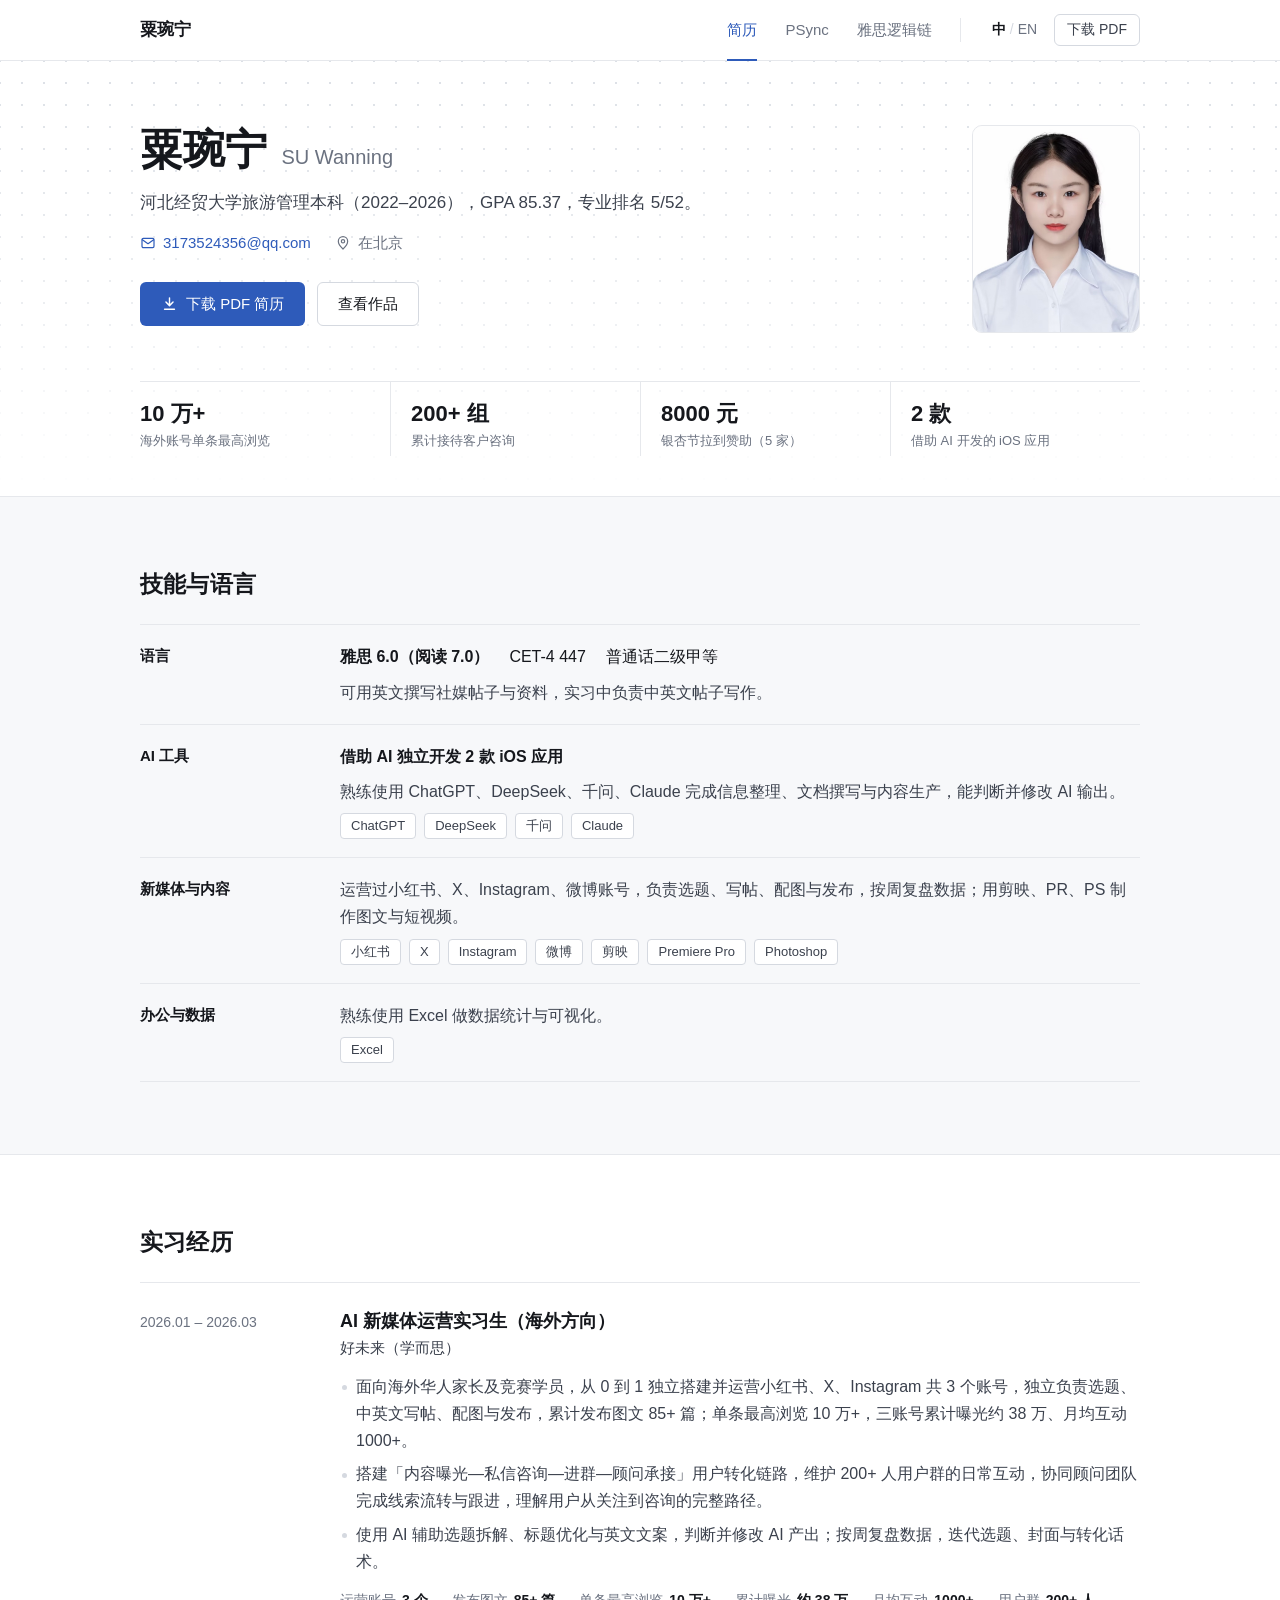
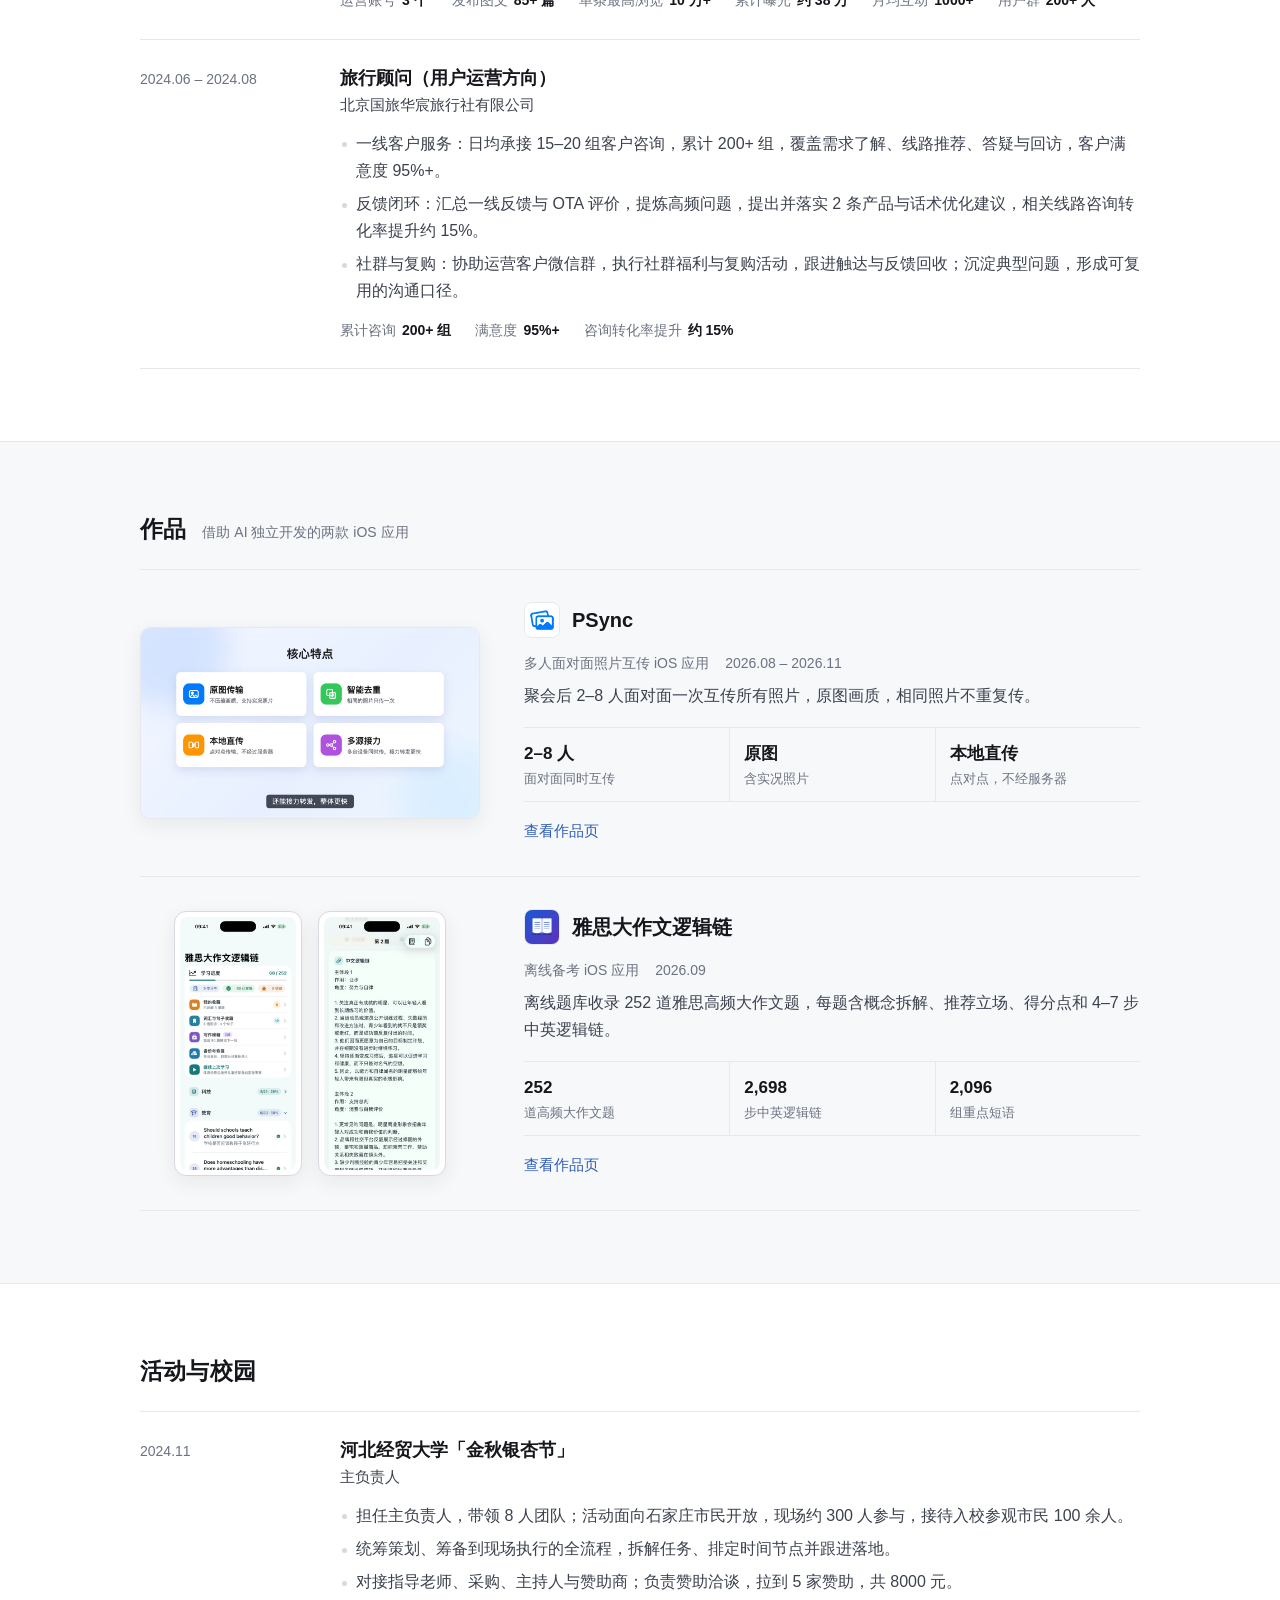
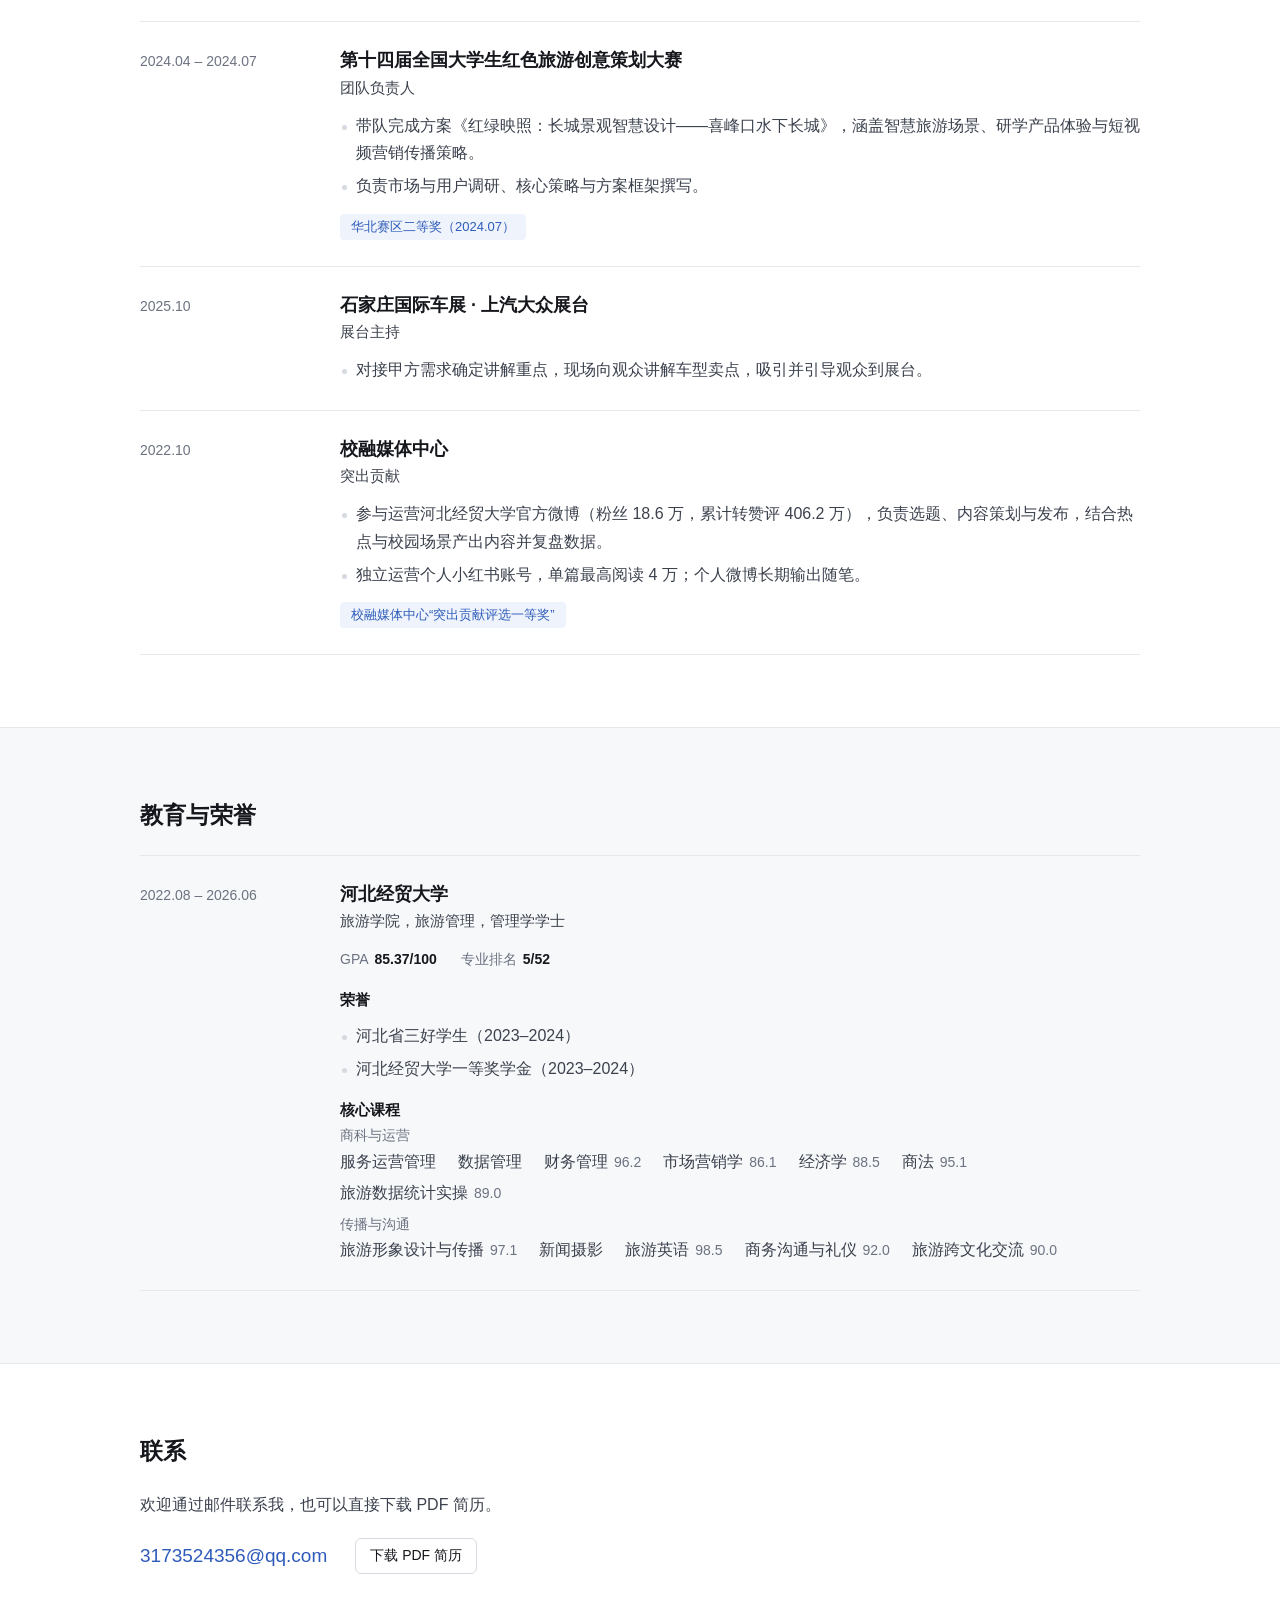
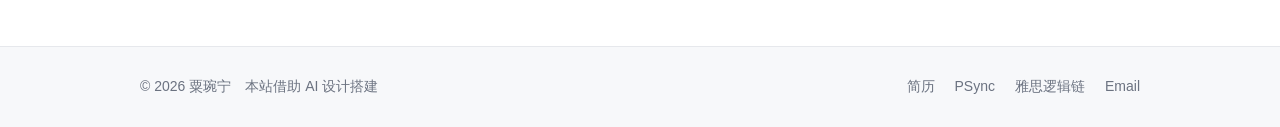
==== commit 4c97ad1b: "全站改为浅色简洁风格：去掉渐变、发光、毛玻璃与粒子，统一三页设计" ====
--- a/index.html
+++ b/index.html
@@ -3,12 +3,12 @@
 <head>
 <meta charset="utf-8">
 <meta name="viewport" content="width=device-width, initial-scale=1, viewport-fit=cover">
-<title>粟琬宁 · 个人简历与作品集</title>
-<meta name="description" content="粟琬宁｜河北经贸大学旅游管理本科。雅思 6.0（阅读 7.0），海外新媒体运营与旅行顾问实习经历，借助 AI 独立开发 2 款 iOS 应用。">
-<meta name="theme-color" content="#060914">
+<title>粟琬宁｜个人简历与作品集</title>
+<meta name="description" content="粟琬宁，河北经贸大学旅游管理本科。雅思 6.0（阅读 7.0），有海外新媒体运营与旅行顾问实习经历，借助 AI 独立开发 2 款 iOS 应用。">
+<meta name="theme-color" content="#FFFFFF">
 <meta property="og:type" content="website">
-<meta property="og:title" content="粟琬宁 · 个人简历与作品集">
-<meta property="og:description" content="河北经贸大学旅游管理本科 · 雅思 6.0（阅读 7.0）· 新媒体运营 · 借助 AI 开发 2 款 iOS 应用">
+<meta property="og:title" content="粟琬宁｜个人简历与作品集">
+<meta property="og:description" content="河北经贸大学旅游管理本科，雅思 6.0（阅读 7.0），新媒体运营与旅行顾问实习经历，借助 AI 开发 2 款 iOS 应用。">
 <meta property="og:url" content="https://sandglass-vic.github.io/ice-cv/">
 <meta property="og:image" content="https://sandglass-vic.github.io/ice-cv/assets/og.jpg">
 <meta name="twitter:card" content="summary_large_image">
@@ -16,367 +16,126 @@
 <link rel="stylesheet" href="assets/site.css">
 <script>if (/[?&]static\b/.test(location.search)) document.documentElement.classList.add('static');</script>
 <style>
-  #net { position: fixed; inset: 0; width: 100%; height: 100%; z-index: -1; pointer-events: none; opacity: .75; }
-  section { padding: 110px 0; position: relative; scroll-margin-top: var(--top-h); }
-  .alt { background: linear-gradient(180deg, transparent, rgba(11, 17, 36, .78) 18%, rgba(11, 17, 36, .78) 82%, transparent); }
-  .sec-head { text-align: center; max-width: 720px; margin: 0 auto 56px; }
-  .eyebrow { color: var(--cyan); font: 600 13px var(--mono); letter-spacing: 3px; display: inline-flex; align-items: center; gap: 10px; }
-  .eyebrow .no { color: var(--muted); }
-  .eyebrow::before, .eyebrow::after { content: ""; width: 28px; height: 1px; background: linear-gradient(90deg, transparent, var(--cyan)); }
-  .eyebrow::after { transform: scaleX(-1); }
-  .sec-head h2 { font-size: 42px; font-weight: 800; margin-top: 12px; line-height: 1.25; }
-  .sec-head p { color: var(--muted); font-size: 17px; margin-top: 14px; }
-  .mono { font-family: var(--mono); }
-
-  /* ---------- hero ---------- */
-  .hero { position: relative; padding: calc(var(--top-h) + 80px) 0 100px; overflow: hidden; min-height: 100vh; display: flex; align-items: center; }
-  .static .hero { min-height: 0; }
-  .hero::before {
-    content: ""; position: absolute; inset: 0;
-    background-image: linear-gradient(var(--line) 1px, transparent 1px), linear-gradient(90deg, var(--line) 1px, transparent 1px);
-    background-size: 56px 56px; mask-image: radial-gradient(ellipse at 50% 35%, #000 20%, transparent 70%);
-    -webkit-mask-image: radial-gradient(ellipse at 50% 35%, #000 20%, transparent 70%); opacity: .5;
+  /* ---------- 头部 ---------- */
+  .hero { padding: 64px 0 40px; }
+  .hero-grid { display: grid; grid-template-columns: minmax(0, 1fr) auto; gap: 48px; align-items: start; }
+  .hero h1 { font-size: var(--fs-name); line-height: 1.2; letter-spacing: .5px; }
+  .hero h1 .alt { font-size: 20px; font-weight: 400; color: var(--muted); letter-spacing: 0; margin-left: 14px; }
+  html[lang="en"] .hero h1 { letter-spacing: -.3px; }
+  .summary { margin-top: 14px; font-size: 17px; max-width: 620px; }
+  .contact-line { display: flex; flex-wrap: wrap; gap: 6px 24px; margin-top: 12px; font-size: 15px; color: var(--muted); }
+  .contact-line > * { display: inline-flex; align-items: center; gap: 7px; }
+  .contact-line svg { width: 16px; height: 16px; flex: none; }
+  .hero .btns { margin-top: 26px; }
+  .photo { width: 168px; aspect-ratio: 647 / 800; border-radius: var(--r-img); border: 1px solid var(--line); overflow: hidden; background: var(--bg-alt); }
+  .photo img { width: 100%; height: 100%; object-fit: cover; object-position: 50% 22%; }
+  .hero .metric-row { margin-top: 48px; }
+
+  /* ---------- 技能 ---------- */
+  .sk-main { display: flex; flex-wrap: wrap; gap: 2px 20px; color: var(--ink); }
+  .sk-main b { font-weight: 600; }
+  .sk-note { color: var(--text); }
+
+  /* ---------- 作品 ---------- */
+  .work { display: grid; grid-template-columns: 340px minmax(0, 1fr); gap: 44px; align-items: center; padding: 32px 0; border-top: 1px solid var(--line); }
+  .work:last-child { border-bottom: 1px solid var(--line); }
+  .work-media { display: flex; justify-content: center; gap: 16px; }
+  .work-media .phone { width: 128px; }
+  .work-head { display: flex; align-items: center; gap: 12px; }
+  .work-head img { width: 36px; height: 36px; border-radius: 8px; border: 1px solid var(--line); }
+  .work h3 { font-size: 20px; transition: color .2s; }
+  .work:hover h3 { color: var(--accent); }
+  .work-meta { display: flex; flex-wrap: wrap; gap: 2px 16px; color: var(--muted); font-size: var(--fs-sm); margin-top: 14px; }
+  .work-sum { margin-top: 6px; }
+  .work-facts { display: grid; grid-template-columns: repeat(3, 1fr); margin-top: 18px; border-top: 1px solid var(--line); border-bottom: 1px solid var(--line); }
+  .work-facts div { padding: 12px 14px; }
+  .work-facts div:first-child { padding-left: 0; }
+  .work-facts div + div { border-left: 1px solid var(--line); }
+  .work-facts b { display: block; font-size: 17px; font-variant-numeric: tabular-nums; }
+  .work-facts span { display: block; color: var(--muted); font-size: var(--fs-xs); line-height: 1.5; }
+  .work .link { display: inline-block; margin-top: 16px; font-size: 15px; }
+
+  /* ---------- 活动 / 教育 ---------- */
+  .entry .tag.accent { margin-top: 14px; }
+  .edu-block { margin-top: 18px; }
+  .edu-block h4 { font-size: 15px; margin-bottom: 4px; }
+  .courses { display: flex; flex-wrap: wrap; gap: 4px 22px; }
+  .courses span b { font-weight: 400; color: var(--muted); margin-left: 6px; font-size: var(--fs-sm); font-variant-numeric: tabular-nums; }
+  .cgroup + .cgroup { margin-top: 6px; }
+  .cgroup .g { color: var(--muted); font-size: var(--fs-sm); }
+
+  /* ---------- 联系 ---------- */
+  .contact p { max-width: 560px; }
+  .contact .row-cta { display: flex; flex-wrap: wrap; align-items: center; gap: 14px 28px; margin-top: 20px; }
+  .contact .mail { font-size: 19px; font-variant-numeric: tabular-nums; }
+
+  .nav-pdf .s { display: none; }
+
+  @media (max-width: 860px) {
+    .work { grid-template-columns: minmax(0, 1fr); gap: 24px; }
+    .work-media { justify-content: flex-start; }
+    .work-media .shot { max-width: 420px; }
   }
-  .orb { position: absolute; border-radius: 50%; filter: blur(90px); opacity: .5; animation: float 12s ease-in-out infinite; pointer-events: none; }
-  @keyframes float { 0%,100% { transform: translate(0,0); } 50% { transform: translate(30px,-30px); } }
-  .hero > .wrap { position: relative; width: 100%; display: grid; grid-template-columns: 1.3fr .7fr; gap: 56px; align-items: center; }
-  .tag {
-    display: inline-flex; align-items: center; gap: 8px; padding: 6px 14px; border-radius: 999px; font-size: 14px; color: var(--cyan);
-    border: 1px solid rgba(34, 211, 238, .35); background: rgba(34, 211, 238, .08); margin-bottom: 22px;
-  }
-  .tag i { width: 8px; height: 8px; border-radius: 50%; background: #34d399; box-shadow: 0 0 0 0 rgba(52, 211, 153, .7); animation: ping 2s infinite; }
-  @keyframes ping { 0% { box-shadow: 0 0 0 0 rgba(52,211,153,.6); } 80%,100% { box-shadow: 0 0 0 10px rgba(52,211,153,0); } }
-  .hello { font: 500 15px var(--mono); color: var(--muted); }
-  .hello b { color: var(--cyan); font-weight: 600; }
-  .hero h1 { font-size: 72px; line-height: 1.1; font-weight: 800; letter-spacing: 2px; margin-top: 8px; }
-  .hero h1 small { font-size: 26px; letter-spacing: 1px; margin-left: 16px; font-weight: 700; vertical-align: middle; }
-  html[lang="en"] .hero h1 { letter-spacing: -1px; }
-  .typed { font-size: 21px; line-height: 1.55; margin: 20px 0 0; min-height: 1.6em; max-width: 680px; color: #dbe3ff; }
-  .typed .caret { display: inline-block; width: 2px; height: 1.05em; margin-left: 3px; vertical-align: -3px; background: var(--cyan); box-shadow: 0 0 8px var(--cyan); animation: blink 1s steps(1) infinite; }
-  @keyframes blink { 50% { opacity: 0; } }
-  .edu-line { margin-top: 12px; color: var(--muted); font-size: 15px; display: flex; flex-wrap: wrap; gap: 6px 18px; }
-  .edu-line span::before { content: "▹ "; color: var(--cyan); }
-  .hskills { margin-top: 26px; max-width: 660px; }
-  .hskills .lab { font: 600 12.5px var(--mono); color: var(--muted); letter-spacing: 2px; margin-bottom: 12px; display: flex; align-items: center; gap: 10px; }
-  .hskills .lab::after { content: ""; flex: 1; max-width: 120px; height: 1px; background: linear-gradient(90deg, var(--line2), transparent); }
-  .chips { display: flex; flex-wrap: wrap; gap: 8px; }
-  .chip {
-    display: inline-flex; align-items: center; gap: 7px; padding: 7px 13px; border-radius: 11px; font-size: 14px; color: #cdd6f2;
-    border: 1px solid var(--line2); background: rgba(255, 255, 255, .035); white-space: nowrap;
-  }
-  .chip::before { content: ""; width: 6px; height: 6px; border-radius: 2px; transform: rotate(45deg); background: #7f8bb0; flex: none; }
-  .chip b { color: var(--text); font-weight: 700; }
-  .chip.k { color: #fff; border-color: rgba(34, 211, 238, .5); background: linear-gradient(120deg, rgba(59, 130, 255, .22), rgba(34, 211, 238, .12)); box-shadow: 0 0 18px rgba(34, 211, 238, .12); }
-  .chip.k::before { background: var(--grad); box-shadow: 0 0 8px var(--cyan); }
-  .cta { display: flex; gap: 14px; flex-wrap: wrap; margin-top: 30px; }
-
-  .pf-wrap { position: relative; justify-self: center; width: 290px; max-width: 100%; }
-  .pf-wrap::before {
-    content: ""; position: absolute; width: 420px; height: 460px; top: 50%; left: 50%; transform: translate(-50%,-50%);
-    background: radial-gradient(circle, rgba(59,130,255,.32), transparent 65%); filter: blur(30px); pointer-events: none;
-  }
-  .pf { position: relative; border-radius: 26px; padding: 1.5px; overflow: hidden; background: rgba(140, 170, 255, .22); box-shadow: 0 30px 70px rgba(0,0,0,.5); }
-  .pf::before {
-    content: ""; position: absolute; inset: -50%; animation: spin 9s linear infinite;
-    background: conic-gradient(from 0deg, transparent 0 58%, rgba(59,130,255,.9) 72%, rgba(34,211,238,.95) 84%, transparent 100%);
-  }
-  @keyframes spin { to { transform: rotate(1turn); } }
-  .pf-in { position: relative; border-radius: 24.5px; padding: 12px; background: linear-gradient(165deg, #121a36, #0a1022 70%); }
-  .pf-photo { position: relative; aspect-ratio: 5 / 5.6; border-radius: 17px; overflow: hidden; background: #eef3fb; }
-  .pf-photo img { width: 100%; height: 100%; object-fit: cover; object-position: 50% 28%; display: block; }
-  .pf-photo::after {
-    content: ""; position: absolute; inset: 0; pointer-events: none; mix-blend-mode: multiply;
-    background: radial-gradient(120% 70% at 50% 0%, rgba(205, 222, 255, .55), transparent 60%), linear-gradient(180deg, transparent 75%, rgba(196, 214, 245, .45));
-  }
-  .pf-photo .scan {
-    position: absolute; left: 0; right: 0; height: 28%; top: -30%; z-index: 1; pointer-events: none;
-    background: linear-gradient(180deg, transparent, rgba(34, 211, 238, .12), transparent); animation: scan 6s ease-in-out infinite;
-  }
-  @keyframes scan { 0% { top: -30%; } 60%,100% { top: 100%; } }
-  .pf-stats { display: grid; grid-template-columns: repeat(3, 1fr); margin-top: 12px; text-align: center; }
-  .pf-stats div { padding: 6px 2px 2px; }
-  .pf-stats div + div { border-left: 1px solid var(--line); }
-  .pf-stats b { display: block; font: 800 17px var(--mono); }
-  .pf-stats span { display: block; color: var(--muted); font-size: 11.5px; line-height: 1.35; margin-top: 2px; }
-  .corner { position: absolute; width: 22px; height: 22px; border: 2px solid var(--cyan); z-index: 2; }
-  .corner.tl { top: -11px; left: -11px; border-right: 0; border-bottom: 0; border-top-left-radius: 8px; }
-  .corner.br { bottom: -11px; right: -11px; border-left: 0; border-top: 0; border-bottom-right-radius: 8px; }
-  .badge {
-    position: absolute; z-index: 3; padding: 9px 14px; border-radius: 14px; font-size: 13px; white-space: nowrap; text-align: left;
-    background: rgba(11, 17, 36, .82); border: 1px solid var(--line2); backdrop-filter: blur(10px); -webkit-backdrop-filter: blur(10px);
-    box-shadow: 0 12px 30px rgba(0,0,0,.4); animation: bob 6s ease-in-out infinite;
-  }
-  .badge b { display: block; font: 800 18px var(--mono); }
-  .badge span { color: var(--muted); font-size: 12px; }
-  .badge.b1 { left: -58px; top: 9%; }
-  .badge.b2 { right: -52px; top: 52%; animation-delay: -3s; }
-  @keyframes bob { 0%,100% { transform: translateY(0); } 50% { transform: translateY(-10px); } }
-  .scroll-hint { position: absolute; left: 50%; bottom: 26px; transform: translateX(-50%); color: var(--muted); font: 12px var(--mono); letter-spacing: 3px; display: flex; flex-direction: column; align-items: center; gap: 8px; }
-  .scroll-hint i { width: 1px; height: 34px; background: linear-gradient(var(--cyan), transparent); animation: drop 2s ease-in-out infinite; transform-origin: top; }
-  @keyframes drop { 0% { transform: scaleY(0); } 50% { transform: scaleY(1); } 100% { transform: scaleY(1); opacity: 0; } }
-
-  /* ---------- skills ---------- */
-  .sk { display: grid; grid-template-columns: repeat(4, 1fr); gap: 18px; }
-  .skc { padding: 28px 24px 26px; display: flex; flex-direction: column; gap: 14px; }
-  .skc:hover { transform: translateY(-4px); }
-  .skc-h { display: flex; align-items: center; gap: 12px; }
-  .skc-h .ic { width: 40px; height: 40px; border-radius: 12px; display: grid; place-items: center; background: rgba(59,130,255,.14); flex: none; }
-  .skc-h .ic svg { width: 21px; height: 21px; }
-  .skc-h h3 { font-size: 18px; line-height: 1.3; }
-  .skc-big { padding: 14px 0 12px; border-top: 1px dashed var(--line); border-bottom: 1px dashed var(--line); }
-  .skc-big b { display: block; font-size: 38px; line-height: 1.1; font-weight: 800; letter-spacing: -.5px; white-space: nowrap; }
-  .skc-big b small { font-size: 20px; font-weight: 700; margin-left: 2px; }
-  .skc-big span { display: block; color: #cdd6f2; font-size: 14px; margin-top: 4px; }
-  .skc .tags span { font-family: inherit; font-size: 13px; color: #cfd8f2; }
-  .skc p { color: var(--muted); font-size: 14px; line-height: 1.7; margin-top: auto; }
-
-  /* ---------- about ---------- */
-  .about { display: flex; flex-direction: column; gap: 22px; }
-  .intro { padding: 30px 34px; display: grid; grid-template-columns: 1fr 1fr; gap: 34px; align-items: center; }
-  .intro p { font-size: 18px; color: #dbe3ff; line-height: 1.85; }
-  .spec { font: 13.5px/1.9 var(--mono); padding: 18px 20px; border-radius: 16px; background: rgba(0, 0, 0, .28); border: 1px solid var(--line); }
-  .spec .dots { display: flex; gap: 6px; margin-bottom: 10px; }
-  .spec .dots i { width: 10px; height: 10px; border-radius: 50%; background: #ff5f57; }
-  .spec .dots i:nth-child(2) { background: #febc2e; } .spec .dots i:nth-child(3) { background: #28c840; }
-  .spec .row { display: grid; grid-template-columns: 92px 1fr; gap: 10px; }
-  .spec .k { color: var(--cyan); }
-  .spec .v { color: #dbe3ff; font-family: -apple-system, "PingFang SC", sans-serif; font-size: 14px; }
-  .strengths { display: grid; grid-template-columns: repeat(5, 1fr); gap: 18px; }
-  .str { padding: 26px 22px; }
-  .str .no { font: 700 13px var(--mono); color: var(--cyan); letter-spacing: 2px; }
-  .str h3 { font-size: 19px; margin: 12px 0 8px; }
-  .str p { font-size: 14.5px; color: var(--muted); }
-  .str .ic { width: 46px; height: 46px; border-radius: 14px; display: grid; place-items: center; margin-bottom: 16px; background: rgba(59,130,255,.14); }
-  .str .ic svg { width: 24px; height: 24px; }
-  .str:hover { transform: translateY(-4px); }
-
-  /* ---------- numbers ---------- */
-  .nums { display: grid; grid-template-columns: repeat(4, 1fr); gap: 18px; }
-  .num { padding: 28px 24px 24px; overflow: hidden; }
-  .num b { display: block; font-size: 40px; line-height: 1.15; font-weight: 800; font-variant-numeric: tabular-nums; letter-spacing: -.5px; white-space: nowrap; }
-  .num b small { font-size: 22px; font-weight: 700; }
-  .num > span { display: block; color: var(--muted); font-size: 14px; margin-top: 8px; }
-  .num .src { display: block; margin-top: 14px; padding-top: 12px; border-top: 1px dashed var(--line); font: 12px var(--mono); color: #7f8bb0; }
-  .num::before { content: ""; position: absolute; left: 24px; top: 0; width: 36px; height: 2px; background: var(--grad); box-shadow: 0 0 12px var(--cyan); }
-
-  /* ---------- timeline ---------- */
-  .tl { position: relative; max-width: 980px; margin: 0 auto; padding-left: 64px; }
-  .tl .rail { position: absolute; left: 22px; top: 10px; bottom: 10px; width: 2px; background: rgba(255,255,255,.08); border-radius: 2px; }
-  .tl .rail i { position: absolute; left: 0; top: 0; width: 100%; height: 0; background: var(--grad); border-radius: 2px; box-shadow: 0 0 12px rgba(34,211,238,.6); }
-  .job { position: relative; padding: 30px 32px; margin-bottom: 26px; }
-  .job .dot { position: absolute; left: -53px; top: 34px; width: 24px; height: 24px; border-radius: 50%; background: var(--bg); border: 2px solid var(--cyan); box-shadow: 0 0 0 5px rgba(34,211,238,.12), 0 0 18px rgba(34,211,238,.5); }
-  .job .dot::after { content: ""; position: absolute; inset: 5px; border-radius: 50%; background: var(--grad); }
-  .job-top { display: flex; justify-content: space-between; gap: 16px; flex-wrap: wrap; align-items: baseline; }
-  .job h3 { font-size: 22px; }
-  .job .co { color: var(--cyan); font-weight: 600; font-size: 16px; margin-top: 2px; }
-  .date { font: 600 13px var(--mono); color: var(--muted); padding: 5px 12px; border-radius: 999px; border: 1px solid var(--line); background: rgba(255,255,255,.03); white-space: nowrap; }
-  .job ul { margin-top: 16px; }
-  .job li { list-style: none; position: relative; padding-left: 20px; margin: 9px 0; color: #ccd5ef; font-size: 15.5px; }
-  .job li::before { content: ""; position: absolute; left: 2px; top: .68em; width: 7px; height: 7px; border-radius: 2px; background: var(--grad); transform: rotate(45deg); }
-  .metrics { display: flex; flex-wrap: wrap; gap: 10px; margin-top: 20px; }
-  .metrics span { padding: 7px 12px; border-radius: 12px; background: rgba(59,130,255,.1); border: 1px solid rgba(59,130,255,.25); font-size: 13px; color: var(--muted); }
-  .metrics b { color: var(--text); font-family: var(--mono); margin-left: 6px; }
-
-  /* ---------- works ---------- */
-  .works { display: grid; grid-template-columns: 1fr 1fr; gap: 26px; }
-  .work { display: flex; flex-direction: column; overflow: hidden; }
-  .work:hover { transform: translateY(-6px); }
-  .work .vis { position: relative; aspect-ratio: 16 / 9.4; overflow: hidden; border-bottom: 1px solid var(--line); }
-  .work .vis img { display: block; }
-  .vis-psync img.poster { width: 100%; height: 100%; object-fit: cover; transition: transform .6s; }
-  .work:hover .vis-psync img.poster { transform: scale(1.04); }
-  .vis-psync .play { position: absolute; left: 18px; bottom: 16px; display: flex; align-items: center; gap: 8px; padding: 7px 14px; border-radius: 999px; font-size: 13px; font-weight: 600; background: rgba(6,9,20,.78); border: 1px solid var(--line2); backdrop-filter: blur(8px); }
-  .vis-ielts { background: radial-gradient(circle at 50% 120%, rgba(34,211,238,.35), transparent 60%), linear-gradient(160deg, #0f1a3a, #081022); display: flex; justify-content: center; align-items: flex-start; padding-top: 26px; }
-  .vis-ielts .ph { width: 27%; border-radius: 18px; padding: 4px; background: linear-gradient(145deg, #2a3045, #0d1020); box-shadow: 0 20px 40px rgba(0,0,0,.55), inset 0 0 0 1px rgba(255,255,255,.08); transition: transform .5s; }
-  .vis-ielts .ph img { width: 100%; aspect-ratio: 414 / 900; object-fit: cover; border-radius: 14px; }
-  .vis-ielts .ph:nth-child(1) { transform: translate(18%, 26px) rotate(-7deg); }
-  .vis-ielts .ph:nth-child(2) { z-index: 2; width: 31%; }
-  .vis-ielts .ph:nth-child(3) { transform: translate(-18%, 26px) rotate(7deg); }
-  .work:hover .vis-ielts .ph:nth-child(1) { transform: translate(8%, 18px) rotate(-10deg); }
-  .work:hover .vis-ielts .ph:nth-child(3) { transform: translate(-8%, 18px) rotate(10deg); }
-  .work .body { padding: 28px 30px 30px; display: flex; flex-direction: column; gap: 14px; flex: 1; }
-  .work .ttl { display: flex; align-items: center; gap: 14px; }
-  .work .ttl img { width: 48px; height: 48px; border-radius: 13px; }
-  .work h3 { font-size: 24px; line-height: 1.25; }
-  .work .subt { color: var(--muted); font-size: 14px; }
-  .work .meta { font: 12.5px var(--mono); color: var(--cyan); letter-spacing: .5px; }
-  .work p.sum { color: #d0d8f0; font-size: 15.5px; }
-  .mini { display: grid; grid-template-columns: repeat(3, 1fr); gap: 10px; }
-  .mini div { padding: 12px 14px; border-radius: 14px; background: rgba(0,0,0,.22); border: 1px solid var(--line); }
-  .mini b { display: block; font: 800 19px var(--mono); }
-  .mini span { font-size: 12.5px; color: var(--muted); }
-  .tags { display: flex; flex-wrap: wrap; gap: 8px; }
-  .tags span { font: 12.5px var(--mono); padding: 4px 10px; border-radius: 8px; background: rgba(255,255,255,.05); border: 1px solid var(--line); color: #b9c6ea; }
-  .work .go { margin-top: auto; padding-top: 6px; display: flex; align-items: center; gap: 8px; color: var(--cyan); font-weight: 600; }
-  .work .go i { font-style: normal; transition: transform .3s; }
-  .work:hover .go i { transform: translateX(6px); }
-
-  /* ---------- campus ---------- */
-  .camp { display: grid; grid-template-columns: 1fr 1fr; gap: 24px; }
-  .comp { padding: 30px 30px 28px; display: flex; flex-direction: column; gap: 12px; }
-  .comp .role { font: 600 12.5px var(--mono); color: var(--cyan); letter-spacing: 1px; }
-  .comp h3 { font-size: 20px; line-height: 1.4; }
-  .comp li { list-style: none; position: relative; padding-left: 18px; margin: 7px 0; color: #ccd5ef; font-size: 15px; }
-  .comp li::before { content: "▹"; position: absolute; left: 0; color: var(--cyan); }
-  .award { margin-top: auto; display: inline-flex; align-self: flex-start; align-items: center; gap: 8px; padding: 8px 14px; border-radius: 12px; font-size: 14px; font-weight: 600; color: #fde68a; background: rgba(251,191,36,.1); border: 1px solid rgba(251,191,36,.3); }
-
-  /* ---------- education / honors / skills ---------- */
-  .edu-grid { display: grid; grid-template-columns: 1.1fr .9fr; gap: 24px; }
-  .edu { padding: 32px; }
-  .edu-head { display: flex; justify-content: space-between; gap: 14px; flex-wrap: wrap; align-items: flex-start; }
-  .edu h3 { font-size: 22px; }
-  .edu .sub { color: var(--muted); font-size: 15px; margin-top: 4px; }
-  .score { display: grid; grid-template-columns: 1fr 1fr; gap: 12px; margin: 22px 0 6px; }
-  .score div { padding: 16px 18px; border-radius: 16px; background: rgba(59,130,255,.08); border: 1px solid rgba(59,130,255,.25); }
-  .score b { display: block; font: 800 26px var(--mono); }
-  .score span { color: var(--muted); font-size: 13px; }
-  .cgroup { margin-top: 18px; }
-  .cgroup h4 { font: 600 13px var(--mono); color: var(--cyan); letter-spacing: 1px; margin-bottom: 10px; }
-  .courses { display: flex; flex-wrap: wrap; gap: 8px; }
-  .courses span { font-size: 13.5px; padding: 6px 12px; border-radius: 10px; background: rgba(255,255,255,.04); border: 1px solid var(--line); color: #cfd8f2; }
-  .courses b { font-family: var(--mono); color: var(--cyan); font-weight: 600; margin-left: 6px; font-size: 12.5px; }
-  .honors { padding: 32px; align-self: start; }
-  .honors h3 { font-size: 20px; display: flex; align-items: center; gap: 10px; }
-  .honors li { list-style: none; display: flex; gap: 14px; align-items: flex-start; padding: 15px 0; border-top: 1px solid var(--line); font-size: 15px; color: #d5ddf5; }
-  .honors li:first-of-type { border-top: 0; margin-top: 10px; }
-  .honors li i { flex: none; width: 30px; height: 30px; border-radius: 9px; display: grid; place-items: center; font-style: normal; font-size: 15px; background: rgba(251,191,36,.12); }
-
-  /* ---------- contact ---------- */
-  .contact { text-align: center; padding: 120px 0 110px; }
-  .contact h2 { font-size: 50px; font-weight: 800; line-height: 1.2; margin-top: 14px; }
-  .contact p { color: var(--muted); font-size: 18px; margin: 16px auto 0; max-width: 640px; }
-  .mail { display: inline-flex; align-items: center; gap: 12px; margin-top: 34px; padding: 16px 28px; border-radius: 18px; font: 600 20px var(--mono); border: 1px solid rgba(34,211,238,.4); background: rgba(34,211,238,.07); transition: all .3s; }
-  .mail:hover { background: rgba(34,211,238,.14); box-shadow: 0 0 40px rgba(34,211,238,.25); }
-  .mail svg { width: 22px; height: 22px; color: var(--cyan); }
-  .contact .cta { justify-content: center; }
-
-  @media (max-width: 1080px) {
-    .nums, .sk { grid-template-columns: repeat(2, 1fr); }
-    .strengths { grid-template-columns: repeat(2, 1fr); }
-    .intro { grid-template-columns: 1fr; gap: 20px; }
-  }
-  @media (max-width: 960px) {
-    .hero { min-height: 0; padding: calc(var(--top-h) + 50px) 0 80px; text-align: center; }
-    .hero > .wrap { grid-template-columns: minmax(0, 1fr); gap: 56px; }
-    .hero > .wrap > .pf-wrap { order: -1; width: 250px; }
-    .pf-wrap::before { width: 340px; height: 380px; }
-    .hero h1 { font-size: 50px; }
-    .hero h1 small { display: block; margin: 6px 0 0; font-size: 20px; }
-    .typed { font-size: 19px; margin-left: auto; margin-right: auto; }
-    .hskills { margin-left: auto; margin-right: auto; }
-    .hskills .lab { justify-content: center; }
-    .hskills .lab::after { display: none; }
-    .edu-line, .chips, .cta { justify-content: center; }
-    .badge.b1 { left: -46px; } .badge.b2 { right: -46px; }
-    .scroll-hint { display: none; }
-    .about, .works, .camp, .edu-grid { grid-template-columns: 1fr; }
-    section { padding: 80px 0; }
-    .sec-head h2 { font-size: 32px; }
-    .contact h2 { font-size: 36px; }
-  }
-  @media (max-width: 520px) {
-    .hero h1 { font-size: 42px; }
-    .typed { font-size: 16.5px; min-height: 3.1em; }
-    .hero > .wrap > .pf-wrap { width: 220px; }
-    .pf-in { padding: 9px; }
-    .pf-stats b { font-size: 15px; } .pf-stats span { font-size: 10.5px; }
-    .badge { padding: 6px 10px; } .badge b { font-size: 14px; } .badge span { font-size: 11px; }
-    .badge.b1 { left: -30px; top: 6%; } .badge.b2 { right: -30px; top: 48%; }
-    .chip { font-size: 13px; padding: 6px 11px; white-space: normal; text-align: left; }
-    .cta .btn { flex: 1 1 100%; justify-content: center; padding: 13px 20px; }
-    .intro, .edu, .honors { padding: 24px 20px; }
-    .spec .row { grid-template-columns: 64px 1fr; }
-    .sk, .strengths { grid-template-columns: 1fr; gap: 12px; }
-    .skc { padding: 22px 18px; gap: 12px; }
-    .skc-big b { font-size: 32px; }
-    .str { padding: 20px 18px; display: grid; grid-template-columns: 40px 1fr; gap: 0 14px; align-items: start; }
-    .str .ic { grid-row: span 2; width: 40px; height: 40px; margin: 2px 0 0; border-radius: 12px; }
-    .str .ic svg { width: 21px; height: 21px; }
-    .str .no { display: none; }
-    .str h3 { margin: 0 0 4px; font-size: 17px; }
-    .str p { font-size: 14px; }
-    .nums { gap: 12px; }
-    .num { padding: 20px 16px 16px; }
-    .num b { font-size: 28px; } .num b small { font-size: 16px; }
-    .num > span { font-size: 13px; }
-    .num .src { display: none; }
-    .tl { padding-left: 34px; }
-    .tl .rail { left: 9px; }
-    .job { padding: 22px 18px; }
-    .job .dot { left: -34px; width: 18px; height: 18px; top: 26px; } .job .dot::after { inset: 3px; }
-    .job h3 { font-size: 18px; }
-    .job li { font-size: 14.5px; }
-    .work .body, .comp { padding: 22px 18px; }
-    .work h3 { font-size: 20px; }
-    .mini b { font-size: 16px; }
-    .mini div { padding: 10px; }
-    .score b { font-size: 21px; }
-    .mail { font-size: 15px; padding: 14px 18px; }
-    .contact h2 { font-size: 30px; }
-    .sec-head h2 { font-size: 28px; }
-  }
-  @media (prefers-reduced-motion: reduce) {
-    .orb, .pf::before, .pf-photo .scan, .badge, .tag i, .scroll-hint i, .typed .caret { animation: none; }
+  @media (max-width: 760px) {
+    .hero { padding: 36px 0 28px; }
+    .hero-grid { grid-template-columns: minmax(0, 1fr); gap: 18px; }
+    .photo { order: -1; width: 96px; }
+    .hero h1 .alt { display: block; margin: 4px 0 0; font-size: 17px; }
+    .summary { font-size: 16px; }
+    .hero .btns .btn { flex: 1 1 auto; }
+    .hero .metric-row { margin-top: 32px; }
+    .work-media .phone { width: 112px; }
+    .work-facts div { padding: 10px 8px 10px 10px; }
+    .nav-pdf .l { display: none; }
+    .nav-pdf .s { display: inline; }
   }
 </style>
 </head>
 <body>
-<canvas id="net" aria-hidden="true"></canvas>
 
 <nav class="site-nav">
   <div class="wrap nav-in">
-    <a class="s-brand" href="index.html"><span class="mark">SW</span><span><span data-t="brandName">粟琬宁</span><span class="sub"> · Portfolio</span></span></a>
+    <a class="s-brand" href="index.html" data-t="brandName">粟琬宁</a>
     <div class="s-tabs">
       <a class="on" href="index.html" data-t="navResume">简历</a>
-      <a href="psync/index.html"><img src="psync/assets/icon.png" alt="">PSync</a>
-      <a href="ielts/index.html"><img src="ielts/assets/icon.png" alt=""><span data-t="navIelts">雅思逻辑链</span></a>
+      <a href="psync/index.html">PSync</a>
+      <a href="ielts/index.html" data-t="navIelts">雅思逻辑链</a>
     </div>
     <div class="s-actions">
       <button class="s-chip s-lang" id="langBtn" type="button" aria-label="切换语言 / Switch language"><b data-l="zh">中</b><i>/</i><b data-l="en">EN</b></button>
-      <a class="s-chip" href="assets/SuWanning_Resume.pdf" download="粟琬宁_简历_SuWanning_Resume.pdf"><svg viewBox="0 0 24 24" fill="none" stroke="currentColor" stroke-width="2.2" stroke-linecap="round" stroke-linejoin="round"><path d="M12 4v11M7 10l5 5 5-5M5 20h14"/></svg>PDF</a>
+      <a class="s-chip nav-pdf" href="assets/SuWanning_Resume.pdf" download="粟琬宁_简历_SuWanning_Resume.pdf"><span class="l" data-t="navPdf">下载 PDF</span><span class="s">PDF</span></a>
     </div>
   </div>
-  <div class="s-progress"></div>
 </nav>
 
-<header class="hero" id="top">
-  <div class="orb" style="width:540px;height:540px;background:#1d4ed8;left:-180px;top:-140px"></div>
-  <div class="orb" style="width:440px;height:440px;background:#0891b2;right:-140px;top:160px;animation-delay:-6s"></div>
+<header class="hero dots" id="top">
   <div class="wrap">
-    <div>
-      <span class="tag"><i></i><span data-t="heroTag"></span></span>
-      <div class="hello" data-t="hello"></div>
-      <h1><span data-t="name"></span><small class="grad-text" data-t="altName"></small></h1>
-      <p class="typed"><span id="typed"></span><span class="caret"></span></p>
-      <div class="edu-line" id="eduLine"></div>
-      <div class="hskills"><div class="lab" data-t="hskillsLab"></div><div class="chips" id="hchips"></div></div>
-      <div class="cta">
-        <a class="btn btn-main" href="assets/SuWanning_Resume.pdf" download="粟琬宁_简历_SuWanning_Resume.pdf"><svg viewBox="0 0 24 24" fill="none" stroke="currentColor" stroke-width="2.2" stroke-linecap="round" stroke-linejoin="round"><path d="M12 4v11M7 10l5 5 5-5M5 20h14"/></svg><span data-t="btnPdf"></span></a>
-        <a class="btn btn-ghost" href="#works"><span data-t="btnWorks"></span> →</a>
+    <div class="hero-grid">
+      <div>
+        <h1><span data-t="name">粟琬宁</span><span class="alt" data-t="altName">SU Wanning</span></h1>
+        <p class="summary" data-t="summary"></p>
+        <div class="contact-line">
+          <a class="link" id="heroMail" href="mailto:3173524356@qq.com"><svg viewBox="0 0 24 24" fill="none" stroke="currentColor" stroke-width="1.8" stroke-linecap="round" stroke-linejoin="round"><rect x="3" y="5" width="18" height="14" rx="2"/><path d="M3.5 7l8.5 6 8.5-6"/></svg><span>3173524356@qq.com</span></a>
+          <span><svg viewBox="0 0 24 24" fill="none" stroke="currentColor" stroke-width="1.8" stroke-linecap="round" stroke-linejoin="round"><path d="M12 21s-7-6.2-7-11.5a7 7 0 0 1 14 0C19 14.8 12 21 12 21z"/><circle cx="12" cy="9.5" r="2.5"/></svg><span data-t="location"></span></span>
+        </div>
+        <div class="btns">
+          <a class="btn btn-main" href="assets/SuWanning_Resume.pdf" download="粟琬宁_简历_SuWanning_Resume.pdf"><svg viewBox="0 0 24 24" fill="none" stroke="currentColor" stroke-width="2" stroke-linecap="round" stroke-linejoin="round"><path d="M12 4v11M7 10l5 5 5-5M5 20h14"/></svg><span data-t="btnPdf"></span></a>
+          <a class="btn btn-ghost" href="#works" data-t="btnWorks"></a>
+        </div>
       </div>
+      <div class="photo"><img src="assets/photo.jpg" alt="粟琬宁 / SU Wanning" width="647" height="800"></div>
     </div>
-    <div class="pf-wrap">
-      <span class="corner tl"></span><span class="corner br"></span>
-      <div class="pf"><div class="pf-in">
-        <div class="pf-photo"><img src="assets/photo.jpg" alt="粟琬宁 / SU Wanning" width="647" height="800"><span class="scan"></span></div>
-        <div class="pf-stats" id="pfStats"></div>
-      </div></div>
-      <div class="badge b1"><b class="grad-text">IELTS 6.0</b><span data-t="bIelts"></span></div>
-      <div class="badge b2"><b class="grad-text" data-t="bViewsN"></b><span data-t="bViews"></span></div>
-    </div>
+    <div class="metric-row" id="metrics"></div>
   </div>
-  <a class="scroll-hint" href="#skills">SCROLL<i></i></a>
 </header>
 
 <main>
-  <section id="skills" class="alt"></section>
-  <section id="about"></section>
-  <section id="experience" class="alt"></section>
-  <section id="numbers"></section>
-  <section id="works" class="alt"></section>
-  <section id="campus"></section>
-  <section id="education" class="alt"></section>
-  <section id="contact" class="contact"></section>
+  <section id="skills" class="section alt"></section>
+  <section id="experience" class="section"></section>
+  <section id="works" class="section alt"></section>
+  <section id="campus" class="section"></section>
+  <section id="education" class="section alt"></section>
+  <section id="contact" class="section contact"></section>
 </main>
 
 <footer class="site-foot">
@@ -386,7 +145,7 @@
   </div>
 </footer>
 
-<noscript><p style="text-align:center;padding:20px;color:#9aa6c7">本页需要启用 JavaScript；也可以直接下载 <a href="assets/SuWanning_Resume.pdf" style="color:#22d3ee">PDF 简历</a>。</p></noscript>
+<noscript><p style="text-align:center;padding:20px;color:#6B7280">本页需要启用 JavaScript；也可以直接下载 <a href="assets/SuWanning_Resume.pdf" style="color:#2E5BBA">PDF 简历</a>。</p></noscript>
 
 <!-- 简历结构化数据：由 _work/resume/resume.json 生成，已去除个人隐私字段 -->
 <script type="application/json" id="resume-data">{"zh":{"basics":{"name":"粟琬宁","degree":"管理学学士 · 旅游管理","school":"河北经贸大学 · 旅游学院","major":"旅游管理","email":"3173524356@qq.com","portfolio":"https://sandglass-vic.github.io/ice-cv/"},"education":[{"school":"河北经贸大学","college":"旅游学院","major":"旅游管理","degree":"管理学学士","start":"2022.08","end":"2026.06","gpa":"85.37/100","rank":"5/52"}],"skills":[{"category":"语言","detail":"雅思 6.0（阅读 7.0），可用英文撰写帖子与资料；英语 CET-4（447）；普通话二级甲等。"},{"category":"AI 工具","detail":"熟练使用 ChatGPT、DeepSeek、千问、Claude 完成信息整理、文档撰写与内容生产，能判断并修改 AI 输出；借助 AI 独立开发 2 款 iOS 应用。"},{"category":"新媒体运营","detail":"运营过小红书、X、Instagram、微博账号，负责选题、写帖、配图与发布，按周复盘数据。"},{"category":"内容制作与数据","detail":"熟练使用剪映、PR、PS 制作图文与短视频；熟练使用 Excel 统计与可视化。"}],"experience":[{"title":"AI 新媒体运营实习生（海外方向）","company":"好未来（学而思）","start":"2026.01","end":"2026.03","highlights":["面向海外华人家长及竞赛学员，从 0 到 1 独立搭建并运营小红书、X、Instagram 共 3 个账号，独立负责选题、中英文写帖、配图与发布，累计发布图文 85+ 篇；单条最高浏览 10 万+，三账号累计曝光约 38 万、月均互动 1000+。","搭建「内容曝光—私信咨询—进群—顾问承接」用户转化链路，维护 200+ 人用户群的日常互动，协同顾问团队完成线索流转与跟进，理解用户从关注到咨询的完整路径。","使用 AI 辅助选题拆解、标题优化与英文文案，判断并修改 AI 产出；按周复盘数据，迭代选题、封面与转化话术。"],"metrics":[{"label":"运营账号","value":"3 个"},{"label":"发布图文","value":"85+ 篇"},{"label":"单条最高浏览","value":"10 万+"},{"label":"累计曝光","value":"约 38 万"},{"label":"月均互动","value":"1000+"},{"label":"用户群","value":"200+ 人"}]},{"title":"旅行顾问（用户运营方向）","company":"北京国旅华宸旅行社有限公司","start":"2024.06","end":"2024.08","highlights":["一线客户服务：日均承接 15–20 组客户咨询，累计 200+ 组，覆盖需求了解、线路推荐、答疑与回访，客户满意度 95%+。","反馈闭环：汇总一线反馈与 OTA 评价，提炼高频问题，提出并落实 2 条产品与话术优化建议，相关线路咨询转化率提升约 15%。","社群与复购：协助运营客户微信群，执行社群福利与复购活动，跟进触达与反馈回收；沉淀典型问题，形成可复用的沟通口径。"],"metrics":[{"label":"累计咨询","value":"200+ 组"},{"label":"满意度","value":"95%+"},{"label":"咨询转化率提升","value":"约 15%"}]}],"projects":[{"name":"PSync","subtitle":"多人面对面照片互传 iOS 应用","role":"个人项目，借助 AI 独立开发","start":"2026.08","end":"2026.11","tags":["iOS","SwiftUI","AI 辅助开发","需求文档","测试迭代"],"summary":"聚会后 2–8 人面对面一次互传所有照片，原图画质，相同照片不重复传。","highlights":["针对聚会后照片分散在各人手机的痛点梳理需求，定义核心功能：2–8 人面对面一次互传全部照片、原图画质（含实况照片）、相同照片只传一次、本地点对点传输不经服务器、核对安全码后开始传输。","编写结构化需求文档（分层架构、设备发现、去重与传输调度规则）指导 AI 开发；设计多设备互传场景测试，用真机反复测试迭代，并制作产品主页与宣传视频。"],"links":[{"label":"产品主页","url":"https://sandglass-vic.github.io/PSync/"}]},{"name":"雅思大作文逻辑链","subtitle":"离线备考 iOS 应用","role":"个人项目，借助 AI 独立开发","start":"2026.09","end":"2026.09","tags":["iOS","SwiftUI","AI 辅助开发","内容结构化"],"summary":"离线题库收录 252 道雅思高频大作文题，每题含概念拆解、推荐立场、得分点和 4–7 步中英逻辑链。","highlights":["先制定统一的内容规范（字段、步数范围、得分点要求），再借助 AI 分批产出 252 道高频题的结构化中英内容。","用脚本校验数据完整性，经多轮审核处理 578 条问题，最终全量复查后上线。"],"links":[]}],"competitions":[{"title":"主负责人","event":"河北经贸大学「金秋银杏节」","start":"2024.11","end":"2024.11","highlights":["担任主负责人，带领 8 人团队；活动面向石家庄市民开放，现场约 300 人参与，接待入校参观市民 100 余人。","统筹策划、筹备到现场执行的全流程，拆解任务、排定时间节点并跟进落地。","对接指导老师、采购、主持人与赞助商；负责赞助洽谈，拉到 5 家赞助，共 8000 元。"],"award":"8 人团队 · 约 300 人参与 · 5 家赞助共 8000 元"},{"title":"团队负责人","event":"第十四届全国大学生红色旅游创意策划大赛","start":"2024.04","end":"2024.07","highlights":["带队完成方案《红绿映照：长城景观智慧设计——喜峰口水下长城》，涵盖智慧旅游场景、研学产品体验与短视频营销传播策略。","负责市场与用户调研、核心策略与方案框架撰写。"],"award":"华北赛区二等奖（2024.07）"},{"title":"展台主持","event":"石家庄国际车展 · 上汽大众展台","start":"2025.10","end":"2025.10","highlights":["对接甲方需求确定讲解重点，现场向观众讲解车型卖点，吸引并引导观众到展台。"],"award":""},{"title":"突出贡献","event":"校融媒体中心","start":"2022.10","end":"2022.10","highlights":["参与运营河北经贸大学官方微博（粉丝 18.6 万，累计转赞评 406.2 万），负责选题、内容策划与发布，结合热点与校园场景产出内容并复盘数据。","独立运营个人小红书账号，单篇最高阅读 4 万；个人微博长期输出随笔。"],"award":"校融媒体中心“突出贡献评选一等奖”"}],"honors":["河北省三好学生（2023–2024）","河北经贸大学一等奖学金（2023–2024）"],"courses":[{"group":"商科与运营","items":[{"name":"服务运营管理"},{"name":"数据管理"},{"name":"财务管理","score":96.2},{"name":"市场营销学","score":86.1},{"name":"经济学","score":88.5},{"name":"商法","score":95.1},{"name":"旅游数据统计实操","score":89.0}]},{"group":"传播与沟通","items":[{"name":"旅游形象设计与传播","score":97.1},{"name":"新闻摄影"},{"name":"旅游英语","score":98.5},{"name":"商务沟通与礼仪","score":92.0},{"name":"旅游跨文化交流","score":90.0}]}]},"en":{"basics":{"name":"SU Wanning","degree":"B.M. Tourism Management","school":"Hebei University of Economics and Business, School of Tourism","major":"Tourism Management","email":"3173524356@qq.com","portfolio":"https://sandglass-vic.github.io/ice-cv/"},"education":[{"school":"Hebei University of Economics and Business","college":"School of Tourism","major":"Tourism Management","degree":"Bachelor of Management","start":"2022.08","end":"2026.06","gpa":"85.37/100","rank":"5/52"}],"skills":[{"category":"Languages","detail":"IELTS 6.0 (Reading 7.0), write English posts and materials; CET-4 (447); Mandarin Grade 2A."},{"category":"AI Tools","detail":"Use ChatGPT, DeepSeek, Qianwen, and Claude for research, documentation, and content, and review and edit AI output; built 2 iOS apps with AI."},{"category":"Social Media","detail":"Ran accounts on Xiaohongshu, X, Instagram, and Weibo: topics, posts, visuals, publishing, and weekly data reviews."},{"category":"Content & Data","detail":"CapCut, Premiere Pro, and Photoshop for posts and short videos; Excel for statistics and charts."}],"experience":[{"title":"AI New Media Operations Intern (Overseas)","company":"TAL Education (Xueersi)","start":"2026.01","end":"2026.03","highlights":["Independently launched and ran 3 accounts on Xiaohongshu, X, and Instagram for overseas Chinese parents and competition students, owning topics, bilingual posts, visuals, and publishing; 85+ posts, top post 100k+ views, ~380k total impressions and 1,000+ monthly engagements.","Built the user journey from content to DMs, group joins, and advisor handoff; kept a 200+-member user group engaged and worked with advisors on lead follow-up.","Used AI for topics, headlines, and English copy, editing every draft; iterated topics, covers, and messaging through weekly data reviews."],"metrics":[{"label":"Accounts","value":"3"},{"label":"Posts","value":"85+"},{"label":"Top post views","value":"100k+"},{"label":"Total impressions","value":"~380k"},{"label":"Monthly engagements","value":"1,000+"},{"label":"User group","value":"200+"}]},{"title":"Travel Consultant (User Operations)","company":"Beijing CITS Huachen Travel Agency Co., Ltd.","start":"2024.06","end":"2024.08","highlights":["Frontline service: handled 15–20 inquiries/day (200+ total) covering needs discovery, route recommendations, Q&A, and follow-up calls; 95%+ satisfaction.","Feedback loop: distilled recurring issues from customer feedback and OTA reviews; 2 product and messaging suggestions adopted, lifting route inquiry conversion by ~15%.","Community & repeat business: ran WeChat group perks and repurchase campaigns; turned common questions into reusable messaging guidelines."],"metrics":[{"label":"Inquiries handled","value":"200+"},{"label":"Satisfaction","value":"95%+"},{"label":"Inquiry conversion lift","value":"~15%"}]}],"projects":[{"name":"PSync","subtitle":"Face-to-face group photo sharing iOS app","role":"Personal project, built with AI","start":"2026.08","end":"2026.11","tags":["iOS","SwiftUI","AI-assisted development","Product spec","Testing & iteration"],"summary":"2–8 people exchange all their photos face to face in one go, in original quality, with duplicates sent only once.","highlights":["Scoped the pain point of party photos scattered across phones; defined core features: 2–8 people exchange all photos at once, original quality (incl. Live Photos), duplicates sent once, local peer-to-peer transfer with no server, safety-code check before transfer.","Wrote a structured spec (layered architecture, device discovery, dedup and scheduling rules) to guide AI coding; designed multi-device test scenarios, iterated via on-device testing; made a product page and promo video."],"links":[{"label":"Product page","url":"https://sandglass-vic.github.io/PSync/"}]},{"name":"IELTS Essay Logic Chains","subtitle":"Offline IELTS writing study iOS app","role":"Personal project, built with AI","start":"2026.09","end":"2026.09","tags":["iOS","SwiftUI","AI-assisted development","Content structuring"],"summary":"An offline bank of 252 high-frequency IELTS Task 2 questions, each with concept breakdown, recommended stance, scoring points, and a 4–7-step bilingual logic chain.","highlights":["Defined a content spec first (fields, step ranges, scoring points), then used AI to produce structured bilingual content for 252 questions in batches.","Validated data with scripts and resolved 578 issues across review rounds before a full final check."],"links":[]}],"competitions":[{"title":"Lead Organizer","event":"Golden Autumn Ginkgo Festival, HUEB","start":"2024.11","end":"2024.11","highlights":["Led a team of 8 as lead organizer; the festival was open to Shijiazhuang residents, with ~300 attendees and 100+ local residents hosted on campus.","Owned the end-to-end process from planning to on-site execution: broke down tasks, set milestones, tracked delivery.","Main contact for faculty advisors, procurement, hosts, and sponsors; secured 5 sponsors totaling RMB 8,000."],"award":"Team of 8 · ~300 attendees · 5 sponsors, RMB 8,000"},{"title":"Team Leader","event":"14th National College Student Red Tourism Creative Planning Competition","start":"2024.04","end":"2024.07","highlights":["Led the proposal Red & Green Reflections: Smart Design of the Great Wall Landscape – Xifengkou Underwater Great Wall, covering smart-tourism scenarios, study-tour products, and short-video marketing.","Owned market and user research, core strategy, and the proposal framework."],"award":"North China Second Prize (Jul 2024)"},{"title":"Booth Host","event":"Shijiazhuang International Auto Show · SAIC Volkswagen","start":"2025.10","end":"2025.10","highlights":["Aligned talking points with the client, presented model highlights, and drew visitors to the booth."],"award":""},{"title":"Outstanding Contribution","event":"University Integrated Media Center","start":"2022.10","end":"2022.10","highlights":["Helped run the university's official Weibo (186k followers, 4.06M total interactions): topic selection, content planning, publishing, and data review.","Independently run personal Xiaohongshu account (single-post peak 40k views); regular essay writing on personal Weibo."],"award":"Integrated Media Center “Outstanding Contribution First Prize”"}],"honors":["Hebei Provincial Outstanding Student (2023–24)","Hebei Univ. of Economics and Business First-Class Scholarship (2023–24)"],"courses":[{"group":"Business & Operations","items":[{"name":"Service Operations Management"},{"name":"Data Management"},{"name":"Financial Management","score":96.2},{"name":"Marketing","score":86.1},{"name":"Economics","score":88.5},{"name":"Commercial Law","score":95.1},{"name":"Tourism Data Statistics & Practice","score":89.0}]},{"group":"Communication","items":[{"name":"Tourism Image Design & Communication","score":97.1},{"name":"News Photography"},{"name":"Tourism English","score":98.5},{"name":"Business Communication & Etiquette","score":92.0},{"name":"Cross-cultural Communication in Tourism","score":90.0}]}]}}</script>
@@ -394,283 +153,154 @@
 <script src="assets/site.js"></script>
 <script>
 const DATA = JSON.parse(document.getElementById('resume-data').textContent);
-const { STATIC, REDUCE } = window.SITE;
-const CALM = STATIC || REDUCE;
-
-const ICON = {
-  globe: '<svg viewBox="0 0 24 24" fill="none" stroke="#5b9bff" stroke-width="2"><circle cx="12" cy="12" r="9"/><path d="M3 12h18M12 3c2.5 2.6 3.8 5.6 3.8 9s-1.3 6.4-3.8 9c-2.5-2.6-3.8-5.6-3.8-9S9.5 5.6 12 3z"/></svg>',
-  spark: '<svg viewBox="0 0 24 24" fill="none" stroke="#22d3ee" stroke-width="2"><rect x="5" y="2" width="14" height="20" rx="3"/><path d="M12 7l1.2 2.8L16 11l-2.8 1.2L12 15l-1.2-2.8L8 11l2.8-1.2z"/></svg>',
-  chat: '<svg viewBox="0 0 24 24" fill="none" stroke="#34d399" stroke-width="2"><path d="M4 5h16v11H9l-5 4z"/><path d="M8 9h8M8 12h5"/></svg>',
-  flag: '<svg viewBox="0 0 24 24" fill="none" stroke="#fbbf24" stroke-width="2"><path d="M5 21V4"/><path d="M5 4h11l-2 4 2 4H5"/></svg>',
-  chart: '<svg viewBox="0 0 24 24" fill="none" stroke="#c084fc" stroke-width="2"><path d="M4 19V5M4 19h16"/><path d="M8 15l3-4 3 2 5-6"/></svg>',
-  film: '<svg viewBox="0 0 24 24" fill="none" stroke="#f472b6" stroke-width="2"><rect x="3" y="5" width="18" height="14" rx="3"/><path d="M10 9.5v5l4.5-2.5z"/></svg>',
-  mail: '<svg viewBox="0 0 24 24" fill="none" stroke="currentColor" stroke-width="2"><rect x="3" y="5" width="18" height="14" rx="2"/><path d="M3 7l9 6 9-6"/></svg>',
-};
 
 const UI = {
   zh: {
-    title: '粟琬宁 · 个人简历与作品集',
-    brandName: '粟琬宁', navResume: '简历', navIelts: '雅思逻辑链',
-    heroTag: '求职中 · 工作地点北京',
-    hello: '> hello, 我是',
+    title: '粟琬宁｜个人简历与作品集',
+    brandName: '粟琬宁', navResume: '简历', navIelts: '雅思逻辑链', navPdf: '下载 PDF',
     name: '粟琬宁', altName: 'SU Wanning',
-    tagline: '河北经贸大学旅游管理本科 · 擅长英语、新媒体内容与 AI 工具',
-    eduLine: ['管理学学士', 'GPA 85.37 · 专业排名 5/52', '2022.08 – 2026.06'],
-    hskillsLab: '核心技能与语言',
-    chips: [
-      ['k', '<b>雅思 6.0</b> · 阅读 7.0'], ['', 'CET-4 <b>447</b>'], ['', '普通话二级甲等'],
-      ['k', '借助 AI 开发 <b>2</b> 款 iOS 应用'], ['', 'AI 工具：ChatGPT / DeepSeek / 千问 / Claude'],
-      ['', '新媒体：小红书 / X / Instagram / 微博'], ['', '剪映 / PR / PS'], ['', 'Excel 数据分析'],
+    summary: '河北经贸大学旅游管理本科（2022–2026），GPA\u00a085.37，专业排名\u00a05/52。',
+    location: '在北京',
+    btnPdf: '下载 PDF 简历', btnWorks: '查看作品',
+    metrics: [['10 万+', '海外账号单条最高浏览'], ['200+ 组', '累计接待客户咨询'], ['8000 元', '银杏节拉到赞助（5 家）'], ['2 款', '借助 AI 开发的 iOS 应用']],
+    skillsT: '技能与语言',
+    skills: [
+      { k: '语言', main: ['<b>雅思 6.0（阅读 7.0）</b>', 'CET-4 447', '普通话二级甲等'], note: '可用英文撰写社媒帖子与资料，实习中负责中英文帖子写作。' },
+      { k: 'AI 工具', main: ['<b>借助 AI 独立开发 2 款 iOS 应用</b>'], note: '熟练使用 ChatGPT、DeepSeek、千问、Claude 完成信息整理、文档撰写与内容生产，能判断并修改 AI 输出。', tags: ['ChatGPT', 'DeepSeek', '千问', 'Claude'] },
+      { k: '新媒体与内容', note: '运营过小红书、X、Instagram、微博账号，负责选题、写帖、配图与发布，按周复盘数据；用剪映、PR、PS 制作图文与短视频。', tags: ['小红书', 'X', 'Instagram', '微博', '剪映', 'Premiere Pro', 'Photoshop'] },
+      { k: '办公与数据', note: '熟练使用 Excel 做数据统计与可视化。', tags: ['Excel'] },
     ],
-    btnPdf: '下载 PDF 简历', btnWorks: '查看作品',
-    pfStats: [['85.37', 'GPA'], ['5/52', '专业排名'], ['2 款', 'AI 开发 App']],
-    bIelts: '阅读 7.0', bViewsN: '10 万+', bViews: '单条最高浏览',
-    skillsH: ['SKILLS', '技能与语言', '语言、AI 工具、新媒体与常用软件'],
-    skillCards: [
-      { ic: 'globe', t: '语言', big: '6.0', bigSub: '雅思总分 · 阅读 7.0', tags: ['CET-4 447', '普通话二级甲等'], p: '可用英文撰写社媒帖子与资料；实习中负责中英文帖子写作。' },
-      { ic: 'spark', t: 'AI 工具', big: '2', unit: '款', bigSub: '借助 AI 独立开发的 iOS 应用', tags: ['ChatGPT', 'DeepSeek', '千问', 'Claude'], p: '用于信息整理、文档撰写与内容生产，能判断并修改 AI 输出。' },
-      { ic: 'chart', t: '新媒体运营', big: '10', unit: '万+', bigSub: '海外账号单条最高浏览', tags: ['小红书', 'X', 'Instagram', '微博'], p: '负责选题、写帖、配图与发布，按周复盘数据迭代内容。' },
-      { ic: 'film', t: '内容制作与数据', big: 'PR · PS', bigSub: '图文与短视频制作', tags: ['剪映', 'Premiere Pro', 'Photoshop', 'Excel 数据分析'], p: '熟练使用剪映、PR、PS 制作图文与短视频；用 Excel 做统计与可视化。' },
+    experienceT: '实习经历',
+    worksT: '作品', worksNote: '借助 AI 独立开发的两款 iOS 应用',
+    workExtra: [
+      { href: 'psync/index.html', icon: 'psync/assets/icon.png',
+        facts: [['2–8 人', '面对面同时互传'], ['原图', '含实况照片'], ['本地直传', '点对点，不经服务器']] },
+      { href: 'ielts/index.html', icon: 'ielts/assets/icon.png',
+        facts: [['252', '道高频大作文题'], ['2,698', '步中英逻辑链'], ['2,096', '组重点短语']] },
     ],
-    about: ['PROFILE', '能力概览', ''],
-    intro: '旅游管理本科，做过海外新媒体运营与旅行顾问两段实习，主导过校园大型活动，借助 AI 独立开发了 2 款 iOS 应用。',
-    spec: [['学校', '河北经贸大学 · 旅游学院'], ['专业', '旅游管理 · 管理学学士'], ['成绩', 'GPA 85.37/100 · 排名 5/52'], ['语言', '雅思 6.0（阅读 7.0）· CET-4 447'], ['地点', '北京'], ['邮箱', '3173524356@qq.com']],
-    strengths: [
-      ['globe', '语言与英文内容', '雅思 6.0（阅读 7.0）；面向海外用户撰写中英文帖子与资料。'],
-      ['chart', '新媒体运营', '独立运营小红书、X、Instagram 3 个账号，发布 85+ 篇，单条最高浏览 10 万+；参与运营校官方微博。'],
-      ['chat', '客户沟通', '累计接待 200+ 组客户咨询，满意度 95%+；把一线反馈整理成被采纳的优化建议。'],
-      ['flag', '活动统筹与多方协调', '金秋银杏节主负责人，带领 8 人团队，对接老师、采购、主持人与赞助商，拉到 5 家赞助共 8000 元。'],
-      ['spark', 'AI 工具', '熟练使用 ChatGPT、DeepSeek、千问、Claude；借助 AI 独立开发 2 款 iOS 应用，走完需求、测试到迭代的完整流程。'],
-    ],
-    numbers: ['NUMBERS', '关键数据', '来自实习、校园活动与在校成绩'],
-    stats: [
-      { n: 10, unit: ' 万+', label: '海外账号单条最高浏览', src: '好未来（学而思）' },
-      { pre: '约 ', n: 38, unit: ' 万', label: '三账号累计曝光', src: '好未来（学而思）' },
-      { n: 200, suf: '+', unit: ' 组', label: '累计接待客户咨询', src: '北京国旅华宸' },
-      { n: 95, suf: '%+', label: '客户满意度', src: '北京国旅华宸' },
-      { n: 8000, unit: ' 元', label: '拉到赞助（5 家赞助商）', src: '金秋银杏节' },
-      { pre: '约 ', n: 300, unit: ' 人', label: '活动现场参与 · 带领 8 人团队', src: '金秋银杏节' },
-      { pre: '约 ', n: 15, suf: '%', label: '相关线路咨询转化率提升', src: '北京国旅华宸' },
-      { n: 5, suf: '/52', label: '专业排名 · GPA 85.37', src: '河北经贸大学' },
-    ],
-    experience: ['EXPERIENCE', '实习经历', '海外新媒体运营 · 旅行顾问'],
-    works: ['PORTFOLIO', '作品集', '借助 AI 独立开发的两款 iOS 应用，点击卡片查看完整作品页'],
-    workExtra: [
-      { href: 'psync/index.html', icon: 'psync/assets/icon.png', video: '含 1 分钟演示视频',
-        mini: [['2–8 人', '同时互传'], ['原图', '含实况照片'], ['P2P', '本地直传不经服务器']] },
-      { href: 'ielts/index.html', icon: 'ielts/assets/icon.png',
-        mini: [['252', '道高频大作文题'], ['2,698', '步中英逻辑链'], ['2,096', '组重点短语']] },
-    ],
-    goWork: '进入作品页',
-    campus: ['CAMPUS', '校园活动与竞赛', '活动统筹、竞赛策划、展会主持与校园新媒体'],
-    education: ['EDUCATION', '教育与荣誉', ''],
-    gpa: 'GPA（百分制）', rank: '专业排名', honorsT: '荣誉',
-    contact: ['CONTACT', '期待与你交流', '欢迎通过邮件联系我，也可以直接下载 PDF 简历。'],
-    viewWorks: '查看作品',
-    foot: '© 2026 粟琬宁 · 本站借助 AI 设计搭建',
+    goWork: '查看作品页',
+    campusT: '活动与校园',
+    educationT: '教育与荣誉',
+    gpa: 'GPA', rank: '专业排名', honorsT: '荣誉', coursesT: '核心课程', sep: '，',
+    contactT: '联系', contactP: '欢迎通过邮件联系我，也可以直接下载 PDF 简历。', pdfShort: '下载 PDF 简历',
+    foot: '© 2026 粟琬宁　本站借助 AI 设计搭建',
   },
   en: {
-    title: 'SU Wanning · Resume & Portfolio',
-    brandName: 'SU Wanning', navResume: 'Resume', navIelts: 'IELTS Logic Chain',
-    heroTag: 'Open to work · Beijing',
-    hello: "> hello, I'm",
+    title: 'SU Wanning | Resume & Portfolio',
+    brandName: 'SU Wanning', navResume: 'Resume', navIelts: 'IELTS Logic Chain', navPdf: 'Download PDF',
     name: 'SU Wanning', altName: '粟琬宁',
-    tagline: 'Tourism Management graduate, strong in English, social media content, and AI tools.',
-    eduLine: ['Hebei Univ. of Economics and Business', 'GPA 85.37 · Rank 5/52', '2022.08 – 2026.06'],
-    hskillsLab: 'CORE SKILLS & LANGUAGES',
-    chips: [
-      ['k', '<b>IELTS 6.0</b> · Reading 7.0'], ['', 'CET-4 <b>447</b>'], ['', 'Mandarin Grade 2A'],
-      ['k', '<b>2</b> iOS apps built with AI'], ['', 'AI: ChatGPT / DeepSeek / Qianwen / Claude'],
-      ['', 'Social: Xiaohongshu / X / Instagram / Weibo'], ['', 'CapCut / Premiere Pro / Photoshop'], ['', 'Excel data analysis'],
+    summary: 'B.M. in Tourism Management, Hebei University of Economics and Business (2022–2026). GPA\u00a085.37, ranked 5/52 in major.',
+    location: 'Based in Beijing',
+    btnPdf: 'Download PDF Resume', btnWorks: 'View Projects',
+    metrics: [['100k+', 'Top overseas post views'], ['200+', 'Customer inquiries handled'], ['RMB 8,000', 'Festival sponsorship (5 sponsors)'], ['2', 'iOS apps built with AI']],
+    skillsT: 'Skills & Languages',
+    skills: [
+      { k: 'Languages', main: ['<b>IELTS 6.0 (Reading 7.0)</b>', 'CET-4 447', 'Mandarin Grade 2A'], note: 'Write English social posts and materials; wrote bilingual posts during my internship.' },
+      { k: 'AI Tools', main: ['<b>Built 2 iOS apps on my own with AI</b>'], note: 'Use ChatGPT, DeepSeek, Qianwen, and Claude for research, documentation, and content, and review and edit AI output.', tags: ['ChatGPT', 'DeepSeek', 'Qianwen', 'Claude'] },
+      { k: 'Social Media & Content', note: 'Ran accounts on Xiaohongshu, X, Instagram, and Weibo: topics, posts, visuals, publishing, and weekly data reviews. CapCut, Premiere Pro, and Photoshop for posts and short videos.', tags: ['Xiaohongshu', 'X', 'Instagram', 'Weibo', 'CapCut', 'Premiere Pro', 'Photoshop'] },
+      { k: 'Office & Data', note: 'Excel for statistics and charts.', tags: ['Excel'] },
     ],
-    btnPdf: 'Download PDF Resume', btnWorks: 'View Projects',
-    pfStats: [['85.37', 'GPA'], ['5/52', 'Class rank'], ['2', 'iOS apps']],
-    bIelts: 'Reading 7.0', bViewsN: '100k+', bViews: 'Top post views',
-    skillsH: ['SKILLS', 'Skills & Languages', 'Languages, AI tools, social media, and software'],
-    skillCards: [
-      { ic: 'globe', t: 'Languages', big: '6.0', bigSub: 'IELTS overall · Reading 7.0', tags: ['CET-4 447', 'Mandarin Grade 2A'], p: 'Write English social posts and materials; wrote bilingual posts during my internship.' },
-      { ic: 'spark', t: 'AI Tools', big: '2', bigSub: 'iOS apps built on my own with AI', tags: ['ChatGPT', 'DeepSeek', 'Qianwen', 'Claude'], p: 'Research, documentation, and content production, with careful review and editing of AI output.' },
-      { ic: 'chart', t: 'Social Media', big: '100k+', bigSub: 'Top overseas post views', tags: ['Xiaohongshu', 'X', 'Instagram', 'Weibo'], p: 'Topics, posts, visuals, and publishing, with weekly data reviews to refine content.' },
-      { ic: 'film', t: 'Content & Data', big: 'PR · PS', bigSub: 'Posts and short videos', tags: ['CapCut', 'Premiere Pro', 'Photoshop', 'Excel'], p: 'CapCut, Premiere Pro, and Photoshop for posts and short videos; Excel for statistics and charts.' },
+    experienceT: 'Internships',
+    worksT: 'Projects', worksNote: 'Two iOS apps built on my own with AI. Project pages are in Chinese.',
+    workExtra: [
+      { href: 'psync/index.html', icon: 'psync/assets/icon.png',
+        facts: [['2–8', 'people at once, face to face'], ['Original', 'quality, incl. Live Photos'], ['Local', 'peer-to-peer, no server']] },
+      { href: 'ielts/index.html', icon: 'ielts/assets/icon.png',
+        facts: [['252', 'Task 2 questions'], ['2,698', 'bilingual chain steps'], ['2,096', 'key phrase pairs']] },
     ],
-    about: ['PROFILE', 'At a Glance', ''],
-    intro: 'Tourism Management graduate with two internships in overseas social media and travel consulting. Led a large campus festival, and built two iOS apps on my own with AI.',
-    spec: [['School', 'Hebei Univ. of Economics and Business'], ['Degree', 'B.M. Tourism Management'], ['Grades', 'GPA 85.37/100 · Rank 5/52'], ['Language', 'IELTS 6.0 (Reading 7.0) · CET-4 447'], ['Location', 'Beijing'], ['Email', '3173524356@qq.com']],
-    strengths: [
-      ['globe', 'English & bilingual content', 'IELTS 6.0 (Reading 7.0); wrote bilingual posts and materials for overseas audiences.'],
-      ['chart', 'Social media operations', 'Ran 3 accounts on Xiaohongshu, X, and Instagram: 85+ posts, top post 100k+ views; helped run the university\'s official Weibo.'],
-      ['chat', 'Customer communication', 'Handled 200+ customer inquiries with 95%+ satisfaction; turned frontline feedback into adopted suggestions.'],
-      ['flag', 'Event planning & coordination', 'Led the Ginkgo Festival with a team of 8, coordinating faculty, procurement, hosts, and sponsors; secured 5 sponsors totaling RMB 8,000.'],
-      ['spark', 'AI tools', 'Fluent with ChatGPT, DeepSeek, Qianwen, and Claude; built 2 iOS apps with AI, from spec through testing and iteration.'],
-    ],
-    numbers: ['NUMBERS', 'By the Numbers', 'From internships, campus events, and university'],
-    stats: [
-      { n: 100, suf: 'k+', label: 'Top overseas post views', src: 'TAL Education' },
-      { pre: '~', n: 380, suf: 'k', label: 'Total impressions, 3 accounts', src: 'TAL Education' },
-      { n: 200, suf: '+', label: 'Customer inquiries handled', src: 'Beijing CITS Huachen' },
-      { n: 95, suf: '%+', label: 'Customer satisfaction', src: 'Beijing CITS Huachen' },
-      { pre: '¥', n: 8000, label: 'Sponsorship from 5 sponsors', src: 'Ginkgo Festival' },
-      { pre: '~', n: 300, label: 'Attendees · led a team of 8', src: 'Ginkgo Festival' },
-      { pre: '~', n: 15, suf: '%', label: 'Route inquiry conversion lift', src: 'Beijing CITS Huachen' },
-      { n: 5, suf: '/52', label: 'Class rank · GPA 85.37', src: 'HUEB' },
-    ],
-    experience: ['EXPERIENCE', 'Internships', 'Overseas social media · Travel consulting'],
-    works: ['PORTFOLIO', 'Projects', 'Two iOS apps I built on my own with AI. Click a card for the full project page (in Chinese).'],
-    workExtra: [
-      { href: 'psync/index.html', icon: 'psync/assets/icon.png', video: '1-min demo video',
-        mini: [['2–8', 'people at once'], ['Original', 'incl. Live Photos'], ['P2P', 'local, no server']] },
-      { href: 'ielts/index.html', icon: 'ielts/assets/icon.png',
-        mini: [['252', 'Task 2 questions'], ['2,698', 'bilingual chain steps'], ['2,096', 'key phrase pairs']] },
-    ],
-    goWork: 'Open project page',
-    campus: ['CAMPUS', 'Campus Events & Competitions', 'Event leadership, competitions, expo hosting, and campus media'],
-    education: ['EDUCATION', 'Education & Honors', ''],
-    gpa: 'GPA (out of 100)', rank: 'Class rank', honorsT: 'Honors',
-    contact: ['CONTACT', "Let's talk", 'Feel free to reach me by email, or download my resume as a PDF.'],
-    viewWorks: 'View Projects',
-    foot: '© 2026 SU Wanning · Site designed and built with AI',
+    goWork: 'View project page',
+    campusT: 'Campus & Activities',
+    educationT: 'Education & Honors',
+    gpa: 'GPA', rank: 'Class rank', honorsT: 'Honors', coursesT: 'Core courses', sep: ', ',
+    contactT: 'Contact', contactP: 'Feel free to reach me by email, or download my resume as a PDF.', pdfShort: 'Download PDF Resume',
+    foot: '© 2026 SU Wanning. Site designed and built with AI.',
   },
 };
 
 const esc = s => String(s).replace(/[&<>"]/g, c => ({ '&': '&amp;', '<': '&lt;', '>': '&gt;', '"': '&quot;' }[c]));
 const range = (a, b) => a === b ? a : `${a} – ${b}`;
-const head = (no, [eb, t, sub]) => `<div class="sec-head reveal"><div class="eyebrow"><span class="no">${no}</span>${eb}</div><h2>${esc(t)}</h2>${sub ? `<p>${esc(sub)}</p>` : ''}</div>`;
-const fmt = (n, lang) => n >= 1000 ? n.toLocaleString('en-US') : String(n);
 const $ = id => document.getElementById(id);
-
+const title = (t, note) => `<div class="sec-title"><h2>${esc(t)}</h2>${note ? `<p>${esc(note)}</p>` : ''}</div>`;
+const bullets = list => `<ul class="bullets">${list.map(h => `<li>${esc(h)}</li>`).join('')}</ul>`;
+const tags = list => list && list.length ? `<div class="tags">${list.map(t => `<span class="tag">${esc(t)}</span>`).join('')}</div>` : '';
+const PDF = 'href="assets/SuWanning_Resume.pdf" download="粟琬宁_简历_SuWanning_Resume.pdf"';
+
+let rendered = false;
 function render(lang) {
-  const u = UI[lang], d = DATA[lang];
+  const u = UI[lang], d = DATA[lang], e0 = d.education[0];
   document.documentElement.lang = lang === 'zh' ? 'zh-CN' : 'en';
   document.title = u.title;
   document.querySelectorAll('[data-t]').forEach(el => { if (u[el.dataset.t] != null) el.textContent = u[el.dataset.t]; });
   document.querySelectorAll('#langBtn b').forEach(b => b.classList.toggle('on', b.dataset.l === lang));
 
-  const e0 = d.education[0];
-  $('eduLine').innerHTML = u.eduLine.map(t => `<span>${esc(t)}</span>`).join('');
-  $('hchips').innerHTML = u.chips.map(([k, h]) => `<span class="chip ${k}">${h}</span>`).join('');
-  $('pfStats').innerHTML = u.pfStats.map(([b, t]) => `<div><b class="grad-text">${esc(b)}</b><span>${esc(t)}</span></div>`).join('');
-
-  $('skills').innerHTML = `<div class="wrap">${head('01', u.skillsH)}
-    <div class="sk">${u.skillCards.map(c => `<div class="skc glass glow reveal">
-      <div class="skc-h"><div class="ic">${ICON[c.ic]}</div><h3>${esc(c.t)}</h3></div>
-      <div class="skc-big"><b class="grad-text">${esc(c.big)}${c.unit ? `<small>${esc(c.unit)}</small>` : ''}</b><span>${esc(c.bigSub)}</span></div>
-      <div class="tags">${c.tags.map(t => `<span>${esc(t)}</span>`).join('')}</div>
-      <p>${esc(c.p)}</p>
-    </div>`).join('')}</div></div>`;
-
-  $('about').innerHTML = `<div class="wrap">${head('02', u.about)}
-    <div class="about">
-      <div class="intro glass glow reveal">
-        <p>${esc(u.intro)}</p>
-        <div class="spec"><div class="dots"><i></i><i></i><i></i></div>${u.spec.map(([k, v]) => `<div class="row"><span class="k">${esc(k)}:</span><span class="v">${esc(v)}</span></div>`).join('')}</div>
+  $('metrics').innerHTML = u.metrics.map(([b, s]) => `<div><b>${esc(b)}</b><span>${esc(s)}</span></div>`).join('');
+
+  $('skills').innerHTML = `<div class="wrap">${title(u.skillsT)}
+    <div class="rows">${u.skills.map(s => `<div class="row reveal">
+      <div class="row-k">${esc(s.k)}</div>
+      <div class="row-v">
+        ${s.main ? `<p class="sk-main">${s.main.map(m => `<span>${m}</span>`).join('')}</p>` : ''}
+        <p class="sk-note">${esc(s.note)}</p>
+        ${tags(s.tags)}
+      </div></div>`).join('')}</div></div>`;
+
+  $('experience').innerHTML = `<div class="wrap">${title(u.experienceT)}
+    ${d.experience.map(x => `<article class="entry reveal">
+      <div class="entry-date">${range(x.start, x.end)}</div>
+      <div>
+        <h3>${esc(x.title)}</h3><div class="entry-sub">${esc(x.company)}</div>
+        ${bullets(x.highlights)}
+        <div class="facts">${x.metrics.map(m => `<span>${esc(m.label)}<b>${esc(m.value)}</b></span>`).join('')}</div>
+      </div></article>`).join('')}</div>`;
+
+  $('works').innerHTML = `<div class="wrap">${title(u.worksT, u.worksNote)}
+    ${d.projects.map((p, i) => {
+      const x = u.workExtra[i];
+      const media = i === 0
+        ? `<div class="shot"><img src="psync/promo/poster.jpg" alt="PSync" width="1280" height="720" loading="lazy"></div>`
+        : ['home-expanded', 'detail-chain'].map(n => `<div class="phone"><img src="ielts/assets/${n}.jpg" alt="" width="414" height="900" loading="lazy"></div>`).join('');
+      return `<a class="work reveal" href="${x.href}">
+        <div class="work-media">${media}</div>
+        <div>
+          <div class="work-head"><img src="${x.icon}" alt=""><div><h3>${esc(p.name)}</h3></div></div>
+          <div class="work-meta"><span>${esc(p.subtitle)}</span><span class="tnum">${range(p.start, p.end)}</span></div>
+          <p class="work-sum">${esc(p.summary)}</p>
+          <div class="work-facts">${x.facts.map(([b, s]) => `<div><b>${esc(b)}</b><span>${esc(s)}</span></div>`).join('')}</div>
+          <span class="link">${esc(u.goWork)}</span>
+        </div></a>`;
+    }).join('')}</div>`;
+
+  $('campus').innerHTML = `<div class="wrap">${title(u.campusT)}
+    ${d.competitions.map(c => `<article class="entry reveal">
+      <div class="entry-date">${range(c.start, c.end)}</div>
+      <div>
+        <h3>${esc(c.event)}</h3><div class="entry-sub">${esc(c.title)}</div>
+        ${bullets(c.highlights)}
+        ${/奖|Prize/.test(c.award) ? `<span class="tag accent">${esc(c.award)}</span>` : ''}
+      </div></article>`).join('')}</div>`;
+
+  $('education').innerHTML = `<div class="wrap">${title(u.educationT)}
+    <article class="entry reveal">
+      <div class="entry-date">${range(e0.start, e0.end)}</div>
+      <div>
+        <h3>${esc(e0.school)}</h3>
+        <div class="entry-sub">${[e0.college, e0.major, e0.degree].map(esc).join(u.sep)}</div>
+        <div class="facts"><span>${esc(u.gpa)}<b>${esc(e0.gpa)}</b></span><span>${esc(u.rank)}<b>${esc(e0.rank)}</b></span></div>
+        <div class="edu-block"><h4>${esc(u.honorsT)}</h4>${bullets(d.honors)}</div>
+        <div class="edu-block"><h4>${esc(u.coursesT)}</h4>
+          ${d.courses.map(g => `<div class="cgroup"><div class="g">${esc(g.group)}</div><div class="courses">${g.items.map(c => `<span>${esc(c.name)}${c.score != null ? `<b>${c.score.toFixed(1)}</b>` : ''}</span>`).join('')}</div></div>`).join('')}
+        </div>
       </div>
-      <div class="strengths">${u.strengths.map(([ic, t, p], i) => `<div class="str glass glow reveal"><div class="ic">${ICON[ic]}</div><div class="no">0${i + 1}</div><h3>${esc(t)}</h3><p>${esc(p)}</p></div>`).join('')}</div>
-    </div></div>`;
-
-  $('numbers').innerHTML = `<div class="wrap">${head('04', u.numbers)}
-    <div class="nums">${u.stats.map(s => `<div class="num glass glow reveal"><b class="grad-text">${esc(s.pre || '')}<span class="cnt" data-n="${s.n}">${fmt(CALM ? s.n : 0)}</span>${esc(s.suf || '')}${s.unit ? `<small>${esc(s.unit)}</small>` : ''}</b><span>${esc(s.label)}</span><span class="src">// ${esc(s.src)}</span></div>`).join('')}</div></div>`;
-
-  $('experience').innerHTML = `<div class="wrap">${head('03', u.experience)}
-    <div class="tl" id="tl"><div class="rail"><i id="tlFill"></i></div>
-    ${d.experience.map(x => `<article class="job glass glow reveal"><span class="dot"></span>
-      <div class="job-top"><div><h3>${esc(x.title)}</h3><div class="co">${esc(x.company)}</div></div><span class="date">${range(x.start, x.end)}</span></div>
-      <ul>${x.highlights.map(h => `<li>${esc(h)}</li>`).join('')}</ul>
-      <div class="metrics">${x.metrics.map(m => `<span>${esc(m.label)}<b>${esc(m.value)}</b></span>`).join('')}</div>
-    </article>`).join('')}</div></div>`;
-
-  $('works').innerHTML = `<div class="wrap">${head('05', u.works)}
-    <div class="works">${d.projects.map((p, i) => {
-      const x = u.workExtra[i];
-      const vis = i === 0
-        ? `<div class="vis vis-psync"><img class="poster" src="psync/promo/poster.jpg" alt="PSync" loading="lazy"><span class="play">▶ ${esc(x.video)}</span></div>`
-        : `<div class="vis vis-ielts">${['detail-chain', 'home-expanded', 'detail-bilingual'].map(n => `<div class="ph"><img src="ielts/assets/${n}.jpg" alt="" loading="lazy"></div>`).join('')}</div>`;
-      return `<a class="work glass glow reveal" href="${x.href}">${vis}
-        <div class="body">
-          <div class="ttl"><img src="${x.icon}" alt=""><div><h3>${esc(p.name)}</h3><div class="subt">${esc(p.subtitle)}</div></div></div>
-          <div class="meta">${range(p.start, p.end)} · ${esc(p.role)}</div>
-          <p class="sum">${esc(p.summary)}</p>
-          <div class="mini">${x.mini.map(([b, s]) => `<div><b class="grad-text">${esc(b)}</b><span>${esc(s)}</span></div>`).join('')}</div>
-          <div class="tags">${p.tags.map(t => `<span>${esc(t)}</span>`).join('')}</div>
-          <span class="go">${esc(u.goWork)} <i>→</i></span>
-        </div></a>`;
-    }).join('')}</div></div>`;
-
-  $('campus').innerHTML = `<div class="wrap">${head('06', u.campus)}
-    <div class="camp">${d.competitions.map(c => `<div class="comp glass glow reveal">
-      <div class="job-top"><span class="role">${esc(c.title).toUpperCase()}</span>${c.start ? `<span class="date">${range(c.start, c.end)}</span>` : ''}</div>
-      <h3>${esc(c.event)}</h3>
-      <ul>${c.highlights.map(h => `<li>${esc(h)}</li>`).join('')}</ul>
-      ${c.award ? `<span class="award">${/奖|Prize/.test(c.award) ? '🏆' : '★'} ${esc(c.award)}</span>` : ''}
-    </div>`).join('')}</div></div>`;
-
-  $('education').innerHTML = `<div class="wrap">${head('07', u.education)}
-    <div class="edu-grid">
-      <div class="edu glass glow reveal">
-        <div class="edu-head"><div><h3>${esc(e0.school)}</h3><div class="sub">${esc(e0.college)} · ${esc(e0.major)} · ${esc(e0.degree)}</div></div><span class="date">${range(e0.start, e0.end)}</span></div>
-        <div class="score"><div><b class="grad-text">${esc(e0.gpa)}</b><span>${esc(u.gpa)}</span></div><div><b class="grad-text">${esc(e0.rank)}</b><span>${esc(u.rank)}</span></div></div>
-        ${d.courses.map(g => `<div class="cgroup"><h4>// ${esc(g.group)}</h4><div class="courses">${g.items.map(c => `<span>${esc(c.name)}${c.score != null ? `<b>${c.score.toFixed(1)}</b>` : ''}</span>`).join('')}</div></div>`).join('')}
-      </div>
-      <div class="honors glass glow reveal"><h3>${esc(u.honorsT)}</h3><ul>${d.honors.map(h => `<li><i>${/offer/i.test(h) ? '🎓' : '🏅'}</i><span>${esc(h)}</span></li>`).join('')}</ul></div>
-    </div>
-  </div>`;
-
-  $('contact').innerHTML = `<div class="wrap reveal"><div class="eyebrow"><span class="no">08</span>${u.contact[0]}</div>
-    <h2>${esc(u.contact[1])}</h2><p>${esc(u.contact[2])}</p>
-    <a class="mail" href="mailto:${esc(d.basics.email)}">${ICON.mail}${esc(d.basics.email)}</a>
-    <div class="cta"><a class="btn btn-main" href="assets/SuWanning_Resume.pdf" download="粟琬宁_简历_SuWanning_Resume.pdf">${esc(u.btnPdf)}</a><a class="btn btn-ghost" href="#works">${esc(u.viewWorks)} →</a></div></div>`;
-
-  bindCounters();
+    </article></div>`;
+
+  $('contact').innerHTML = `<div class="wrap reveal">${title(u.contactT)}
+    <p>${esc(u.contactP)}</p>
+    <div class="row-cta"><a class="link mail" href="mailto:${esc(d.basics.email)}">${esc(d.basics.email)}</a><a class="btn btn-ghost btn-sm" ${PDF}>${esc(u.pdfShort)}</a></div></div>`;
+
   SITE.reveal(document, rendered);
   rendered = true;
-  typeTagline(u.tagline);
-  updateRail();
 }
 
-/* ---------- 数字滚动 ---------- */
-function bindCounters() {
-  document.querySelectorAll('.num').forEach(card => card.addEventListener('reveal', () => {
-    const el = card.querySelector('.cnt'), to = +el.dataset.n;
-    if (CALM || el.dataset.done) { el.textContent = fmt(to); return; }
-    el.dataset.done = 1;
-    const t0 = performance.now(), dur = 1500;
-    const tick = now => {
-      const k = Math.min(1, (now - t0) / dur);
-      el.textContent = fmt(Math.round(to * (1 - Math.pow(1 - k, 3))));
-      if (k < 1) requestAnimationFrame(tick);
-    };
-    requestAnimationFrame(tick);
-  }, { once: true }));
-}
-
-/* ---------- 打字机 ---------- */
-let typeTimer;
-function typeTagline(text) {
-  const el = $('typed');
-  clearTimeout(typeTimer);
-  if (CALM) { el.textContent = text; return; }
-  const chars = [...text];
-  let i = 0;
-  el.textContent = '';
-  const step = () => {
-    el.textContent = chars.slice(0, ++i).join('');
-    if (i < chars.length) typeTimer = setTimeout(step, /[，。,.]/.test(chars[i - 1]) ? 260 : (chars.length > 50 ? 32 : 70));
-  };
-  typeTimer = setTimeout(step, 500);
-}
-
-/* ---------- 时间轴进度 ---------- */
-function updateRail() {
-  const tl = $('tl'), fill = $('tlFill');
-  if (!tl) return;
-  if (STATIC) { fill.style.height = '100%'; return; }
-  const r = tl.getBoundingClientRect();
-  const k = Math.max(0, Math.min(1, (innerHeight * .65 - r.top) / r.height));
-  fill.style.height = (k * 100) + '%';
-}
-addEventListener('scroll', updateRail, { passive: true });
-
-/* ---------- 语言 ---------- */
-let rendered = false;
 const qsLang = (location.search.match(/[?&]lang=(zh|en)\b/) || [])[1];
 let LANG = qsLang || (() => { try { return localStorage.getItem('lang'); } catch (e) { return null; } })() || 'zh';
 if (!UI[LANG]) LANG = 'zh';
@@ -680,54 +310,6 @@
   try { localStorage.setItem('lang', LANG); } catch (e) {}
   render(LANG);
 });
-
-/* ---------- 粒子连线背景 ---------- */
-(function net() {
-  const cv = $('net'), ctx = cv.getContext('2d');
-  let W, H, dpr, pts = [], mouse = { x: -1e4, y: -1e4 }, raf;
-  function size() {
-    dpr = Math.min(2, devicePixelRatio || 1);
-    W = innerWidth; H = innerHeight;
-    cv.width = W * dpr; cv.height = H * dpr;
-    ctx.setTransform(dpr, 0, 0, dpr, 0, 0);
-    const n = Math.round(Math.min(90, W * H / 16000));
-    pts = Array.from({ length: n }, () => ({ x: Math.random() * W, y: Math.random() * H, vx: (Math.random() - .5) * .35, vy: (Math.random() - .5) * .35, r: Math.random() * 1.6 + .6 }));
-  }
-  function frame() {
-    ctx.clearRect(0, 0, W, H);
-    const D = 130;
-    for (const p of pts) {
-      p.x += p.vx; p.y += p.vy;
-      if (p.x < 0 || p.x > W) p.vx *= -1;
-      if (p.y < 0 || p.y > H) p.vy *= -1;
-    }
-    for (let i = 0; i < pts.length; i++) {
-      const a = pts[i];
-      for (let j = i + 1; j < pts.length; j++) {
-        const b = pts[j], dx = a.x - b.x, dy = a.y - b.y, dd = dx * dx + dy * dy;
-        if (dd < D * D) {
-          ctx.strokeStyle = `rgba(110,150,255,${(1 - Math.sqrt(dd) / D) * .28})`;
-          ctx.lineWidth = 1; ctx.beginPath(); ctx.moveTo(a.x, a.y); ctx.lineTo(b.x, b.y); ctx.stroke();
-        }
-      }
-      const mx = a.x - mouse.x, my = a.y - mouse.y, md = mx * mx + my * my;
-      if (md < 180 * 180) {
-        ctx.strokeStyle = `rgba(34,211,238,${(1 - Math.sqrt(md) / 180) * .55})`;
-        ctx.beginPath(); ctx.moveTo(a.x, a.y); ctx.lineTo(mouse.x, mouse.y); ctx.stroke();
-      }
-      ctx.fillStyle = 'rgba(150,185,255,.75)';
-      ctx.beginPath(); ctx.arc(a.x, a.y, a.r, 0, 6.283); ctx.fill();
-    }
-  }
-  function loop() { frame(); raf = requestAnimationFrame(loop); }
-  size();
-  if (CALM) { frame(); addEventListener('resize', () => { size(); frame(); }); return; }
-  addEventListener('resize', size);
-  addEventListener('pointermove', e => { mouse.x = e.clientX; mouse.y = e.clientY; }, { passive: true });
-  document.addEventListener('pointerleave', () => { mouse.x = mouse.y = -1e4; });
-  document.addEventListener('visibilitychange', () => { cancelAnimationFrame(raf); if (!document.hidden) loop(); });
-  loop();
-})();
 </script>
 </body>
 </html>
--- a/assets/site.css
+++ b/assets/site.css
@@ -1,151 +1,214 @@
 /* ============================================================
-   粟琬宁 · Portfolio —— 全站共享样式（变量 / 导航 / 按钮 / 卡片 / 页脚）
+   粟琬宁 —— 全站共享样式（设计规范见 _work/DESIGN.md）
    三个页面共用：index.html、psync/index.html、ielts/index.html
    ============================================================ */
 :root {
-  --bg: #060914;
-  --bg2: #0b1124;
-  --line: rgba(140, 170, 255, .14);
-  --line2: rgba(140, 170, 255, .28);
-  --text: #eef2ff;
-  --muted: #9aa6c7;
-  --blue: #3b82ff;
-  --cyan: #22d3ee;
-  --grad: linear-gradient(120deg, #3b82ff 0%, #22d3ee 100%);
-  --radius: 24px;
-  --mono: "SF Mono", ui-monospace, Menlo, Consolas, monospace;
-  --nav-h: 64px;
+  --bg: #FFFFFF;
+  --bg-alt: #F7F8FA;
+  --ink: #15171C;
+  --text: #3B414D;
+  --muted: #6B7280;
+  --line: #E6E8EC;
+  --line-strong: #D5D9E0;
+  --dot: #DCE0E6;
+  --accent: #2E5BBA;
+  --accent-bg: #EEF3FC;
+
+  --font: -apple-system, BlinkMacSystemFont, "PingFang SC", "Helvetica Neue", "Microsoft YaHei", sans-serif;
+  --fs-name: 42px;
+  --fs-h2: 23px;
+  --fs-h3: 18px;
+  --fs-body: 16px;
+  --fs-sm: 14px;
+  --fs-xs: 13px;
+
+  --wrap: 1000px;
+  --gutter: 32px;
+  --sec-pad: 72px;
+  --date-col: 168px;
+
+  --r-sm: 4px;
+  --r: 6px;
+  --r-lg: 8px;
+  --r-img: 10px;
+  --shadow-shot: 0 6px 20px rgba(21, 23, 28, .07);
+
+  --nav-h: 60px;
   --sub-h: 0px;
   --top-h: calc(var(--nav-h) + var(--sub-h));
 }
 html.has-sub { --sub-h: 44px; }
 
 * { box-sizing: border-box; margin: 0; padding: 0; }
-html { scroll-behavior: smooth; scroll-padding-top: var(--top-h); }
+html { scroll-behavior: smooth; scroll-padding-top: calc(var(--top-h) + 8px); }
 body {
-  font-family: -apple-system, BlinkMacSystemFont, "PingFang SC", "Microsoft YaHei", "Helvetica Neue", sans-serif;
-  background: var(--bg); color: var(--text); line-height: 1.6;
+  font-family: var(--font); font-size: var(--fs-body); line-height: 1.7;
+  background: var(--bg); color: var(--text);
   -webkit-font-smoothing: antialiased; overflow-x: hidden;
 }
+h1, h2, h3, h4 { color: var(--ink); font-weight: 600; line-height: 1.35; }
+b, strong { color: var(--ink); font-weight: 600; }
 a { color: inherit; text-decoration: none; }
-button { font: inherit; color: inherit; }
-::selection { background: rgba(59, 130, 255, .45); }
-.wrap { max-width: 1160px; margin: 0 auto; padding: 0 24px; }
-.grad-text { background: var(--grad); -webkit-background-clip: text; background-clip: text; color: transparent; }
-:focus-visible { outline: 2px solid var(--cyan); outline-offset: 3px; border-radius: 6px; }
-
-/* ---------- 顶部导航 ---------- */
+button { font: inherit; color: inherit; background: none; border: 0; cursor: pointer; }
+img { display: block; max-width: 100%; }
+ul { list-style: none; }
+::selection { background: var(--accent-bg); color: var(--ink); }
+:focus-visible { outline: 2px solid var(--accent); outline-offset: 3px; border-radius: var(--r-sm); }
+.num, .tnum { font-variant-numeric: tabular-nums; }
+.muted { color: var(--muted); }
+
+.wrap { max-width: calc(var(--wrap) + var(--gutter) * 2); margin: 0 auto; padding: 0 var(--gutter); }
+
+/* ---------- 文字链接：下划线 hover 过渡 ---------- */
+.link {
+  color: var(--accent); font-weight: 500;
+  text-decoration: underline 1px; text-decoration-color: transparent; text-underline-offset: 4px;
+  transition: text-decoration-color .25s ease;
+}
+.link:hover, a:hover .link { text-decoration-color: currentColor; }
+
+/* ---------- 顶部导航（三页通用） ---------- */
 .site-nav {
-  position: fixed; top: 0; left: 0; right: 0; z-index: 100;
-  backdrop-filter: blur(16px) saturate(140%); -webkit-backdrop-filter: blur(16px) saturate(140%);
-  background: rgba(6, 9, 20, .66); border-bottom: 1px solid var(--line);
-}
-.s-progress {
-  position: absolute; left: 0; right: 0; bottom: -1px; height: 2px; background: var(--grad);
-  transform: scaleX(0); transform-origin: 0 50%; box-shadow: 0 0 10px rgba(34, 211, 238, .7);
-}
-.site-nav .nav-in { display: flex; align-items: center; gap: 20px; height: var(--nav-h); }
-.s-brand { display: flex; align-items: center; gap: 10px; font-weight: 700; font-size: 17px; white-space: nowrap; flex: none; }
-.s-brand .mark {
-  width: 32px; height: 32px; border-radius: 10px; display: grid; place-items: center;
-  background: var(--grad); color: #fff; font: 800 13px/1 var(--mono); letter-spacing: .5px;
-  box-shadow: 0 0 18px rgba(34, 211, 238, .35);
-}
-.s-brand .sub { color: var(--muted); font-weight: 500; }
-.s-tabs {
-  display: flex; gap: 4px; padding: 4px; margin-left: auto; border-radius: 999px;
-  background: rgba(255, 255, 255, .04); border: 1px solid var(--line);
-}
+  position: sticky; top: 0; z-index: 100;
+  background: var(--bg); border-bottom: 1px solid var(--line);
+}
+.site-nav .nav-in { display: flex; align-items: center; gap: 28px; height: var(--nav-h); }
+.s-brand { font-size: 17px; font-weight: 600; color: var(--ink); white-space: nowrap; flex: none; }
+.s-tabs { display: flex; align-items: stretch; gap: 28px; margin-left: auto; height: 100%; }
 .s-tabs a {
-  display: flex; align-items: center; gap: 6px; padding: 6px 16px; border-radius: 999px;
-  font-size: 14px; color: var(--muted); white-space: nowrap; transition: color .2s, background .2s;
-}
-.s-tabs a:hover { color: var(--text); background: rgba(255, 255, 255, .06); }
-.s-tabs a.on { background: var(--grad); color: #fff; font-weight: 600; box-shadow: 0 4px 16px rgba(59, 130, 255, .35); }
-.s-tabs img { width: 18px; height: 18px; border-radius: 5px; }
-.s-actions { display: flex; align-items: center; gap: 8px; flex: none; margin-left: auto; }
-@media (min-width: 761px) {
-  .site-nav .nav-in { position: relative; }
-  .s-tabs { position: absolute; left: 50%; top: 50%; transform: translate(-50%, -50%); margin: 0; }
-}
+  position: relative; display: flex; align-items: center;
+  font-size: 15px; color: var(--muted); white-space: nowrap; transition: color .2s;
+}
+.s-tabs a:hover { color: var(--ink); }
+.s-tabs a.on { color: var(--accent); font-weight: 500; }
+.s-tabs a.on::after { content: ""; position: absolute; left: 0; right: 0; bottom: -1px; height: 2px; background: var(--accent); }
+.s-actions { display: flex; align-items: center; gap: 10px; flex: none; padding-left: 24px; border-left: 1px solid var(--line); height: 24px; }
 .s-chip {
-  display: inline-flex; align-items: center; gap: 6px; height: 34px; padding: 0 14px; border-radius: 999px; cursor: pointer;
-  font-size: 13px; font-weight: 600; border: 1px solid var(--line2); background: rgba(255, 255, 255, .03);
-  transition: background .2s, border-color .2s; white-space: nowrap;
-}
-.s-chip:hover { background: rgba(255, 255, 255, .08); border-color: rgba(34, 211, 238, .5); }
+  display: inline-flex; align-items: center; gap: 6px; height: 32px; padding: 0 12px; border-radius: var(--r);
+  font-size: var(--fs-sm); color: var(--text); border: 1px solid var(--line-strong); background: var(--bg);
+  white-space: nowrap; transition: border-color .2s, color .2s;
+}
+.s-chip:hover { border-color: var(--accent); color: var(--accent); }
 .s-chip svg { width: 15px; height: 15px; }
-.s-lang b { color: var(--muted); font-weight: 600; transition: color .2s; }
-.s-lang b.on { color: var(--cyan); }
-.s-lang i { font-style: normal; color: var(--line2); }
-
-/* 软件页的页内锚点二级条（桌面端显示） */
+.s-lang { border-color: transparent; padding: 0 6px; gap: 4px; }
+.s-lang:hover { border-color: transparent; }
+.s-lang b { font-weight: 400; color: var(--muted); transition: color .2s; }
+.s-lang b.on { color: var(--ink); font-weight: 600; }
+.s-lang i { font-style: normal; color: var(--line-strong); }
+
+/* 子页页内锚点条（桌面端） */
 .s-subnav {
-  position: fixed; top: var(--nav-h); left: 0; right: 0; z-index: 99; height: var(--sub-h);
-  background: rgba(6, 9, 20, .5); backdrop-filter: blur(12px); -webkit-backdrop-filter: blur(12px);
-  border-bottom: 1px solid var(--line);
-}
-.s-subnav .wrap { height: 100%; display: flex; align-items: center; gap: 26px; font-size: 13.5px; color: var(--muted); overflow-x: auto; scrollbar-width: none; }
+  position: sticky; top: var(--nav-h); z-index: 99; height: var(--sub-h);
+  background: var(--bg); border-bottom: 1px solid var(--line);
+}
+.s-subnav .wrap { height: 100%; display: flex; align-items: center; gap: 24px; font-size: var(--fs-sm); color: var(--muted); overflow-x: auto; scrollbar-width: none; }
 .s-subnav .wrap::-webkit-scrollbar { display: none; }
-.s-subnav .t { display: flex; align-items: center; gap: 8px; color: var(--text); font-weight: 600; flex: none; }
+.s-subnav .t { display: flex; align-items: center; gap: 8px; color: var(--ink); font-weight: 600; flex: none; }
 .s-subnav .t img { width: 20px; height: 20px; border-radius: 5px; }
 .s-subnav a { flex: none; transition: color .2s; }
-.s-subnav a:hover { color: var(--cyan); }
+.s-subnav a:hover { color: var(--accent); }
 
 /* ---------- 按钮 ---------- */
 .btn {
-  display: inline-flex; align-items: center; gap: 8px; padding: 14px 26px; border-radius: 999px; border: 0; cursor: pointer;
-  font-size: 16px; font-weight: 600; transition: transform .2s, box-shadow .2s, background .2s;
-}
-.btn svg { width: 18px; height: 18px; }
-.btn-main { background: var(--grad); color: #fff; box-shadow: 0 10px 30px rgba(59, 130, 255, .35); }
-.btn-main:hover { transform: translateY(-2px); box-shadow: 0 14px 40px rgba(59, 130, 255, .5); }
-.btn-ghost { border: 1px solid var(--line2); background: rgba(255, 255, 255, .03); }
-.btn-ghost:hover { background: rgba(255, 255, 255, .08); }
-
-/* ---------- 卡片 ---------- */
-.glass {
-  background: linear-gradient(160deg, rgba(255, 255, 255, .06), rgba(255, 255, 255, .015));
-  border: 1px solid var(--line); border-radius: var(--radius);
-}
-/* 鼠标跟随发光：元素加 .glow，由 site.js 写入 --mx / --my */
-.glow { position: relative; isolation: isolate; transition: border-color .3s, transform .3s, box-shadow .3s; }
-.glow::after {
-  content: ""; position: absolute; inset: -1px; border-radius: inherit; pointer-events: none; z-index: -1; opacity: 0; transition: opacity .3s;
-  background: radial-gradient(420px circle at var(--mx, 50%) var(--my, 50%), rgba(59, 130, 255, .16), transparent 45%);
-}
-.glow:hover { border-color: rgba(59, 130, 255, .5); box-shadow: 0 18px 50px rgba(0, 0, 0, .35), 0 0 0 1px rgba(34, 211, 238, .08); }
-.glow:hover::after { opacity: 1; }
-.glow.reveal.done { transition: border-color .3s, transform .3s, box-shadow .3s; }
-
-/* ---------- 作品翻页 ---------- */
-.s-pager { padding: 30px 0 90px; }
-.s-pager .wrap { display: grid; grid-template-columns: 1fr 1fr; gap: 20px; }
-.s-pager a { display: flex; align-items: center; gap: 18px; padding: 24px 28px; }
+  display: inline-flex; align-items: center; justify-content: center; gap: 8px; height: 44px; padding: 0 20px;
+  border-radius: var(--r); border: 1px solid transparent; font-size: 15px; font-weight: 500; white-space: nowrap;
+  transition: background-color .2s, border-color .2s, color .2s;
+}
+.btn svg { width: 17px; height: 17px; }
+.btn-main { background: var(--accent); color: #fff; }
+.btn-main:hover { background: #264D9F; }
+.btn-ghost { background: var(--bg); color: var(--ink); border-color: var(--line-strong); }
+.btn-ghost:hover { border-color: var(--ink); }
+.btn-sm { height: 36px; padding: 0 14px; font-size: var(--fs-sm); }
+.btns { display: flex; flex-wrap: wrap; gap: 12px; }
+
+/* ---------- 板块 ---------- */
+.section { padding: var(--sec-pad) 0; scroll-margin-top: var(--top-h); }
+.section.alt { background: var(--bg-alt); border-top: 1px solid var(--line); border-bottom: 1px solid var(--line); }
+.section.alt + .section { border-top: 0; }
+.section:not(.alt) + .section:not(.alt) { border-top: 1px solid var(--line); }
+.sec-title { display: flex; align-items: baseline; flex-wrap: wrap; gap: 4px 16px; margin-bottom: 24px; }
+.sec-title h2 { font-size: var(--fs-h2); letter-spacing: .2px; }
+.sec-title p { color: var(--muted); font-size: var(--fs-sm); }
+
+/* ---------- 点阵背景（首屏 / 子页头部） ---------- */
+.dots { position: relative; isolation: isolate; }
+.dots::before {
+  content: ""; position: absolute; inset: 0; z-index: -1; pointer-events: none;
+  background-image: radial-gradient(circle, var(--dot) 1px, transparent 1.3px);
+  background-size: 22px 22px; background-position: 11px 11px;
+  -webkit-mask-image: linear-gradient(#000 0%, rgba(0, 0, 0, .55) 55%, transparent 100%);
+  mask-image: linear-gradient(#000 0%, rgba(0, 0, 0, .55) 55%, transparent 100%);
+}
+
+/* ---------- 定义列表行（左类别 / 右内容，细线分隔） ---------- */
+.rows > .row { display: grid; grid-template-columns: var(--date-col) minmax(0, 1fr); gap: 4px 32px; padding: 18px 0; border-top: 1px solid var(--line); }
+.rows > .row:last-child { border-bottom: 1px solid var(--line); }
+.row-k { color: var(--ink); font-weight: 600; font-size: 15px; }
+.row-v > * + * { margin-top: 8px; }
+
+/* ---------- 简历条目（左日期 / 右内容） ---------- */
+.entry { display: grid; grid-template-columns: var(--date-col) minmax(0, 1fr); gap: 4px 32px; padding: 26px 0; border-top: 1px solid var(--line); }
+.entry:last-child { border-bottom: 1px solid var(--line); }
+.entry-date { color: var(--muted); font-size: var(--fs-sm); font-variant-numeric: tabular-nums; padding-top: 2px; white-space: nowrap; }
+.entry h3 { font-size: var(--fs-h3); }
+.entry-sub { color: var(--text); font-size: 15px; margin-top: 2px; }
+.bullets { margin-top: 12px; }
+.bullets li { position: relative; padding-left: 16px; margin-top: 6px; }
+.bullets li::before { content: ""; position: absolute; left: 2px; top: .8em; width: 5px; height: 5px; border-radius: 50%; background: var(--line-strong); }
+.facts { display: flex; flex-wrap: wrap; gap: 6px 24px; margin-top: 14px; font-size: var(--fs-sm); color: var(--muted); }
+.facts b { margin-left: 6px; font-variant-numeric: tabular-nums; }
+
+/* ---------- 标签 ---------- */
+.tags { display: flex; flex-wrap: wrap; gap: 8px; }
+.tag {
+  display: inline-flex; align-items: center; height: 26px; padding: 0 10px; border-radius: var(--r-sm);
+  font-size: var(--fs-xs); color: var(--text); border: 1px solid var(--line-strong); background: var(--bg); white-space: nowrap;
+}
+.tag.accent { color: var(--accent); background: var(--accent-bg); border-color: transparent; font-weight: 500; }
+
+/* ---------- 指标行（小号数字 + 灰色说明，细线分隔） ---------- */
+.metric-row { display: grid; grid-template-columns: repeat(auto-fit, minmax(160px, 1fr)); border-top: 1px solid var(--line); }
+.metric-row > div { padding: 18px 20px 4px; }
+.metric-row > div:first-child { padding-left: 0; }
+.metric-row > div + div { border-left: 1px solid var(--line); }
+.metric-row b { display: block; font-size: 22px; line-height: 1.3; font-variant-numeric: tabular-nums; }
+.metric-row span { display: block; color: var(--muted); font-size: var(--fs-xs); margin-top: 2px; }
+
+/* ---------- 截图框 ---------- */
+.shot { border-radius: var(--r-img); border: 1px solid var(--line); overflow: hidden; background: var(--bg); box-shadow: var(--shadow-shot); }
+.shot img { width: 100%; height: auto; }
+.phone {
+  width: 120px; padding: 5px; border-radius: 12px; flex: none;
+  background: var(--bg); border: 1px solid var(--line-strong); box-shadow: var(--shadow-shot);
+}
+.phone img { width: 100%; height: auto; aspect-ratio: 414 / 900; object-fit: cover; object-position: top; border-radius: 8px; }
+
+/* ---------- 作品翻页（子页底部） ---------- */
+.s-pager { padding: 40px 0 72px; }
+.s-pager .wrap { display: grid; grid-template-columns: 1fr 1fr; gap: 0; }
+.s-pager a { display: flex; align-items: center; gap: 14px; padding: 22px 0; border-top: 1px solid var(--line); }
 .s-pager a.next { justify-content: flex-end; text-align: right; }
-.s-pager img, .s-pager .ph {
-  width: 52px; height: 52px; border-radius: 14px; flex: none; object-fit: cover;
-  box-shadow: 0 8px 24px rgba(59, 130, 255, .25);
-}
-.s-pager .ph { display: grid; place-items: center; background: var(--grad); color: #fff; font: 800 15px var(--mono); }
-.s-pager small { display: block; color: var(--muted); font-size: 13px; letter-spacing: 1px; }
-.s-pager b { display: block; font-size: 19px; margin-top: 2px; }
-.s-pager .arr { font-size: 22px; color: var(--cyan); transition: transform .3s; }
-.s-pager a:hover .arr { transform: translateX(-4px); }
-.s-pager a.next:hover .arr { transform: translateX(4px); }
+.s-pager img { width: 40px; height: 40px; border-radius: 9px; flex: none; }
+.s-pager small { display: block; color: var(--muted); font-size: var(--fs-xs); }
+.s-pager b { display: block; font-size: 16px; }
+.s-pager a:hover b { color: var(--accent); }
+
+/* 过渡兼容：子页改版前仍在使用，改版后请勿再用 */
+.glass { background: var(--bg); border: 1px solid var(--line); border-radius: var(--r-lg); }
 
 /* ---------- 页脚 ---------- */
-.site-foot { border-top: 1px solid var(--line); padding: 30px 0; color: var(--muted); font-size: 14px; }
+.site-foot { background: var(--bg-alt); border-top: 1px solid var(--line); padding: 28px 0; color: var(--muted); font-size: var(--fs-sm); }
 .site-foot .wrap { display: flex; justify-content: space-between; align-items: center; flex-wrap: wrap; gap: 10px 24px; }
 .site-foot nav { display: flex; gap: 20px; flex-wrap: wrap; }
-.site-foot a:hover { color: var(--cyan); }
-
-/* ---------- 滚动渐显 ---------- */
-.reveal { opacity: 0; transform: translateY(30px); transition: opacity .8s, transform .8s; }
+.site-foot a { transition: color .2s; }
+.site-foot a:hover { color: var(--accent); }
+
+/* ---------- 进入视口：一次性 4px 上移淡入 ---------- */
+.reveal { opacity: 0; transform: translateY(4px); transition: opacity .5s ease, transform .5s ease; }
 .reveal.in { opacity: 1; transform: none; }
-/* ?static：直接显示最终状态（截图 / 缩略图用） */
 .static .reveal { transition: none !important; opacity: 1; transform: none; }
-.static *, .static *::before, .static *::after { animation-play-state: paused !important; }
+.static *, .static *::before, .static *::after { transition: none !important; animation: none !important; }
 
 /* ---------- 响应式 ---------- */
 @media (max-width: 960px) {
@@ -153,24 +216,28 @@
   .s-subnav { display: none; }
 }
 @media (max-width: 760px) {
-  :root { --nav-h: 104px; }
-  .site-nav .nav-in { flex-wrap: wrap; align-content: center; gap: 10px 12px; }
-  .s-brand { font-size: 16px; }
-  .s-brand .sub { display: none; }
-  .s-actions { margin-left: auto; }
-  .s-tabs { order: 3; width: 100%; margin-left: 0; }
-  .s-tabs a { flex: 1; justify-content: center; padding: 6px 8px; font-size: 13.5px; }
-  .s-tabs img { display: none; }
-  .s-pager .wrap { grid-template-columns: 1fr; gap: 12px; }
-  .s-pager a { padding: 18px 20px; }
-  .s-pager b { font-size: 17px; }
-}
-@media (max-width: 520px) {
-  .wrap { padding: 0 18px; }
-  .s-chip { height: 32px; padding: 0 11px; font-size: 12.5px; }
+  :root { --nav-h: 96px; --gutter: 20px; --sec-pad: 52px; --fs-name: 34px; --fs-h2: 21px; }
+  .site-nav .nav-in { flex-wrap: wrap; align-content: stretch; gap: 0 16px; }
+  .s-brand { height: 52px; display: flex; align-items: center; }
+  .s-actions { margin-left: auto; height: 52px; padding-left: 0; border-left: 0; }
+  .s-tabs { order: 3; width: 100%; height: 43px; margin-left: 0; gap: 22px; border-top: 1px solid var(--line); }
+  .s-tabs a { font-size: var(--fs-sm); }
+  .rows > .row, .entry { grid-template-columns: minmax(0, 1fr); }
+  .entry { padding: 22px 0; }
+  .metric-row { grid-template-columns: 1fr 1fr; }
+  .metric-row > div { padding: 14px 12px 12px 16px; border-left: 1px solid var(--line); }
+  .metric-row > div:nth-child(odd) { padding-left: 0; border-left: 0; }
+  .metric-row > div:nth-child(n+3) { border-top: 1px solid var(--line); }
+  .metric-row b { font-size: 19px; }
+  .s-pager .wrap { grid-template-columns: 1fr; }
+  .s-pager a.next { justify-content: flex-start; text-align: left; }
+}
+@media (max-width: 400px) {
+  .s-chip { padding: 0 9px; font-size: var(--fs-xs); }
   .site-foot .wrap { flex-direction: column; align-items: flex-start; }
 }
 @media (prefers-reduced-motion: reduce) {
   html { scroll-behavior: auto; }
   .reveal { transition: none; opacity: 1; transform: none; }
-}
+  .link { transition: none; }
+}
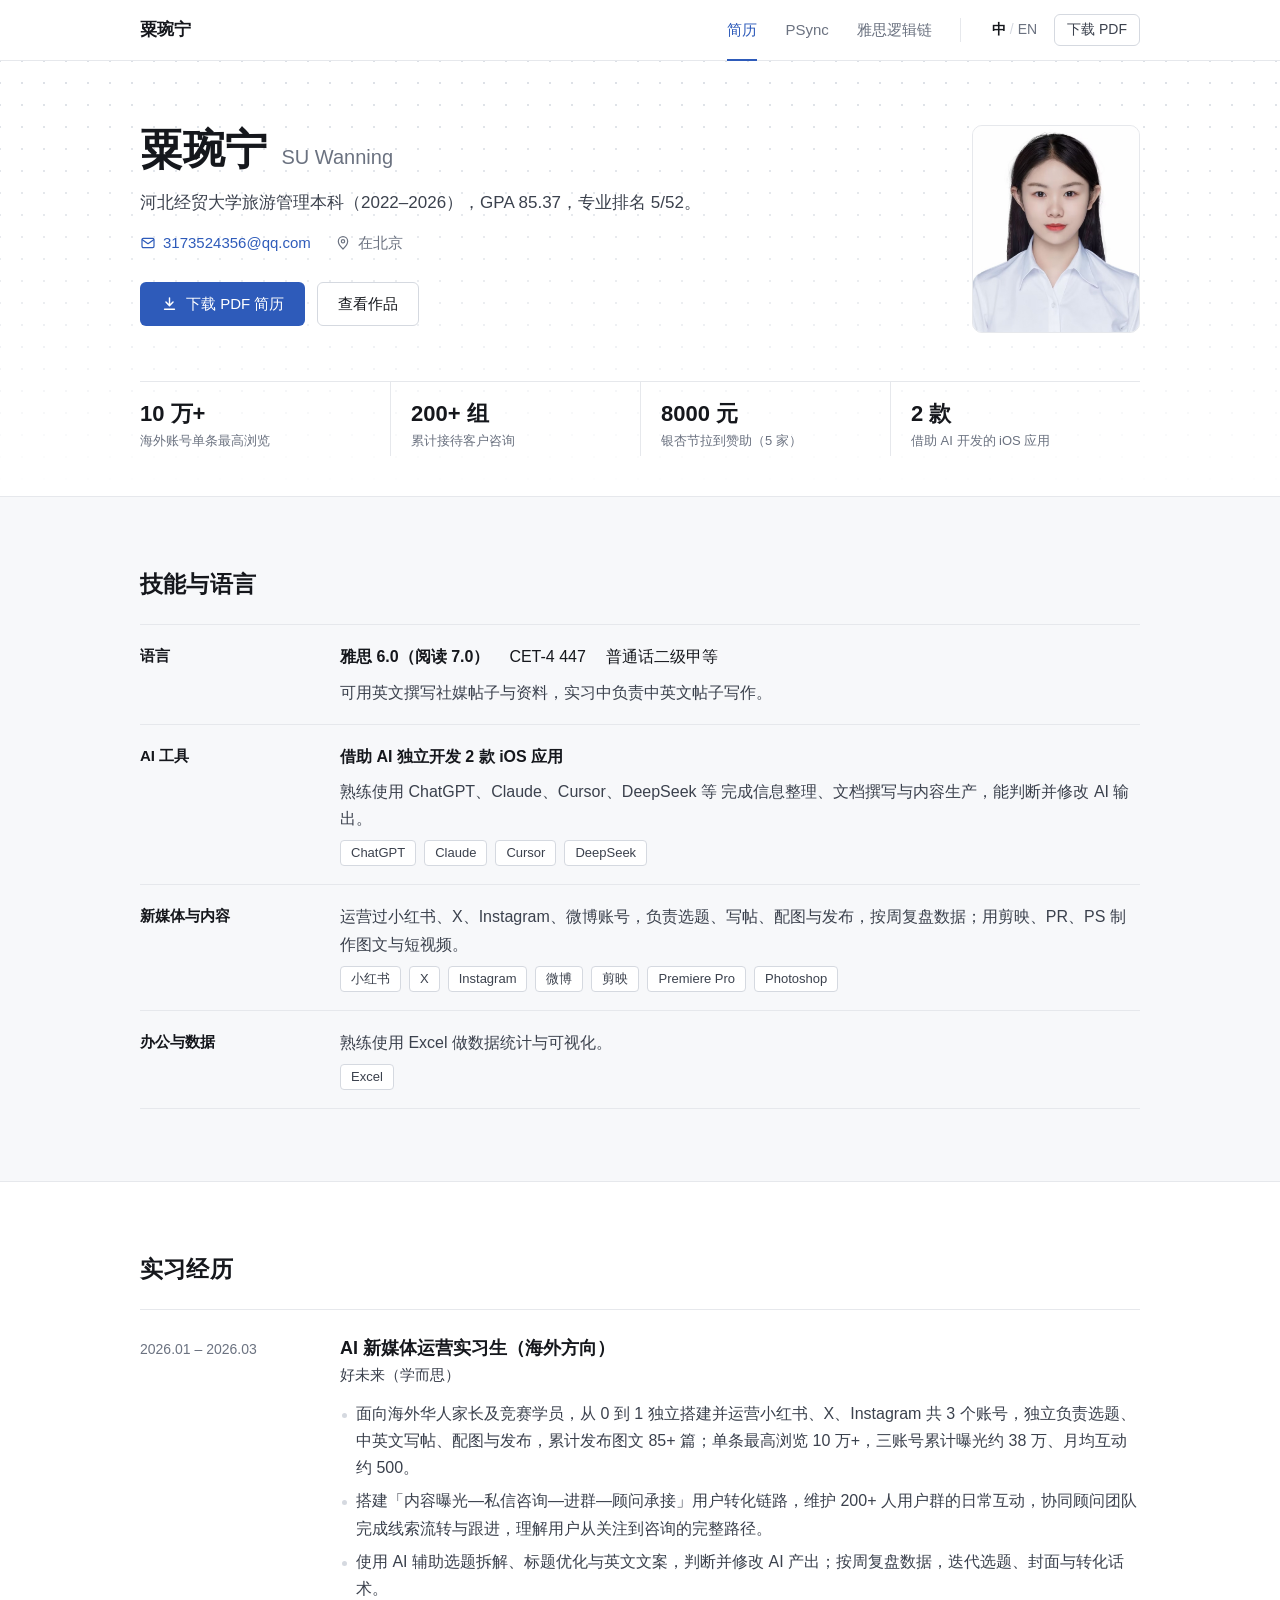
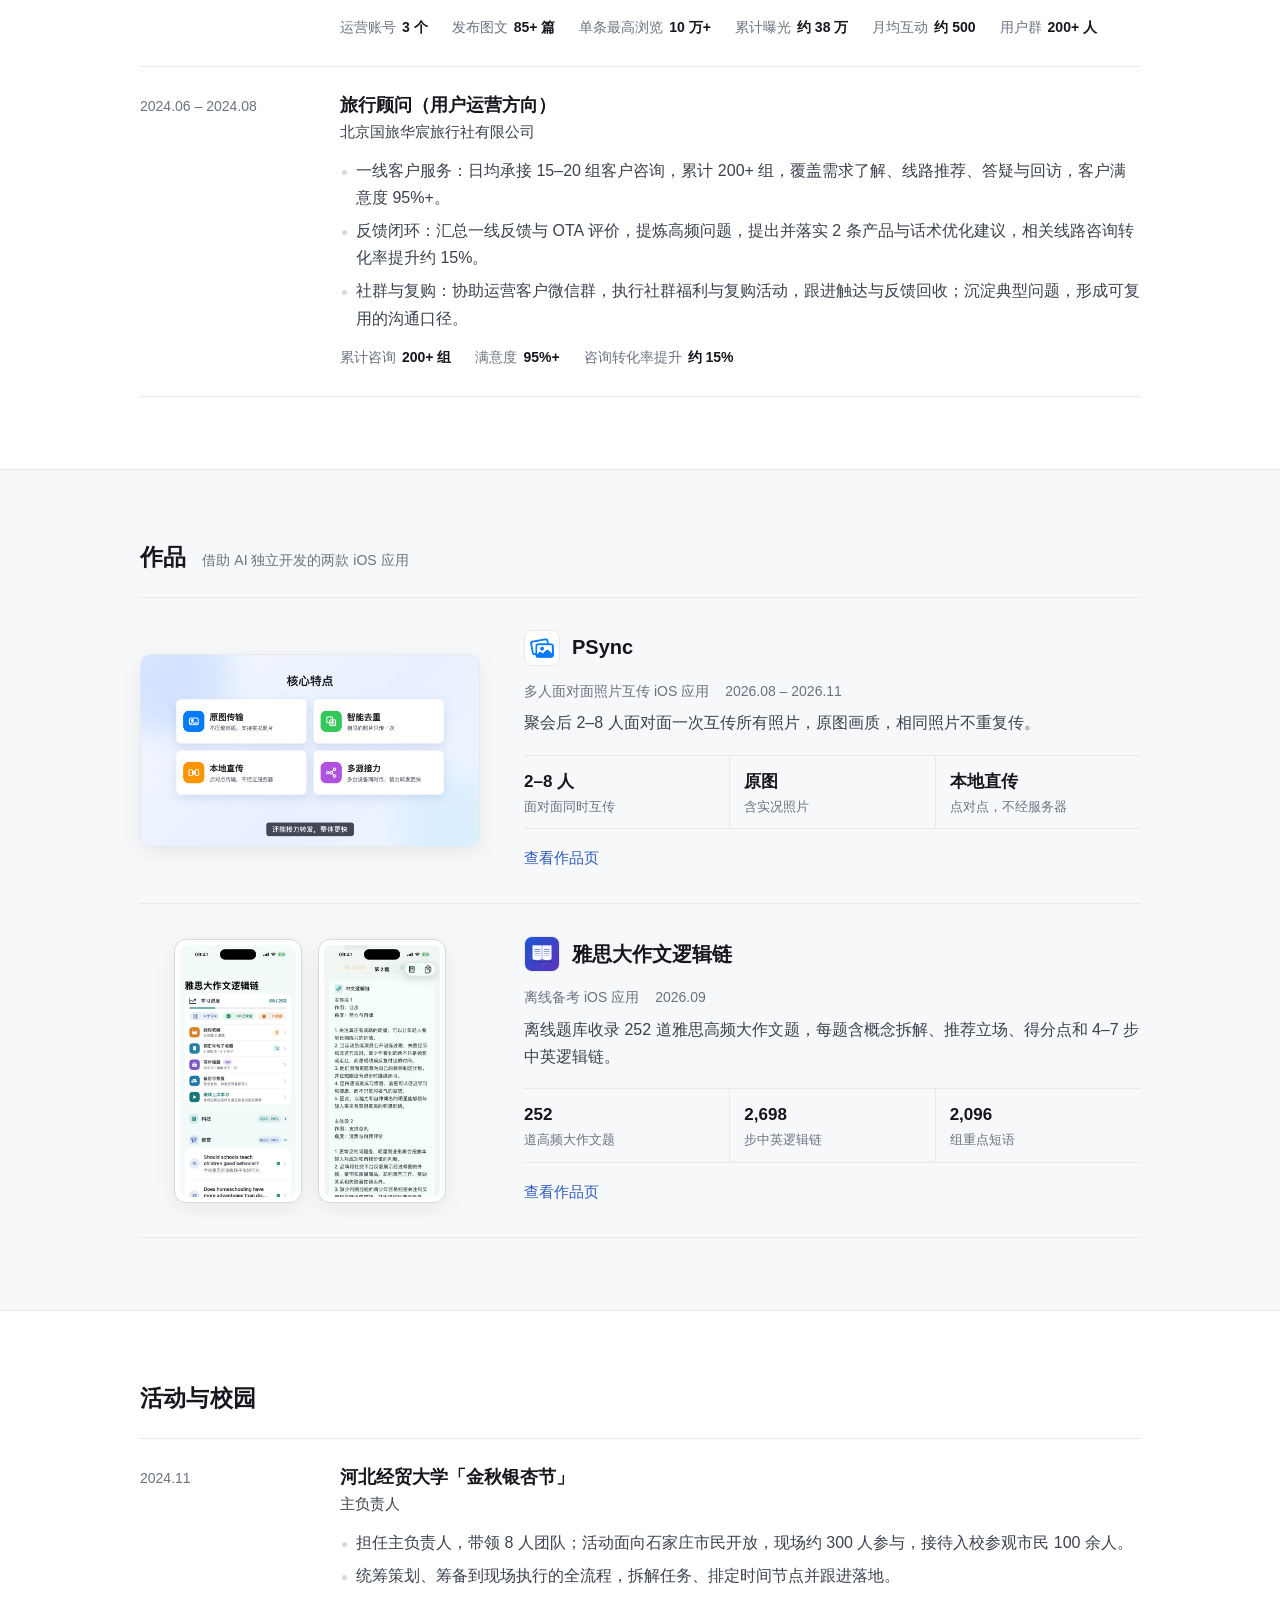
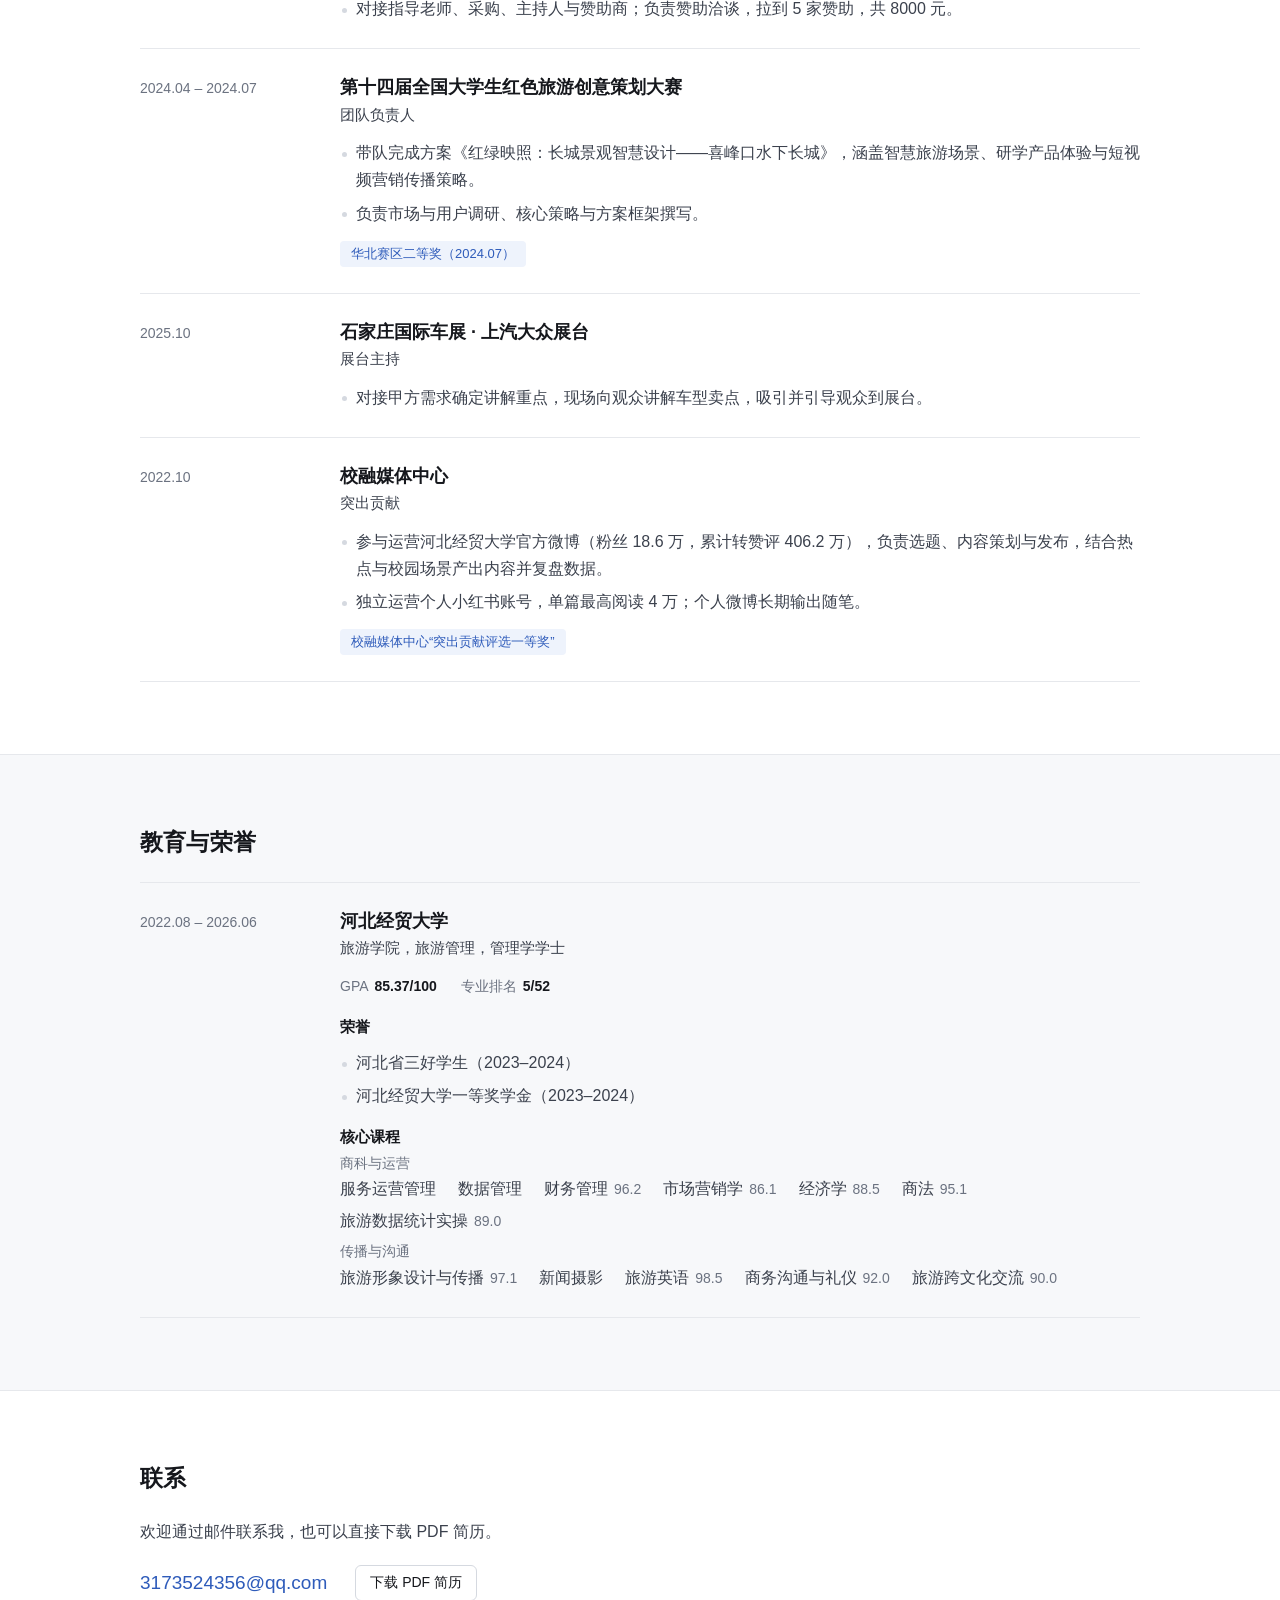
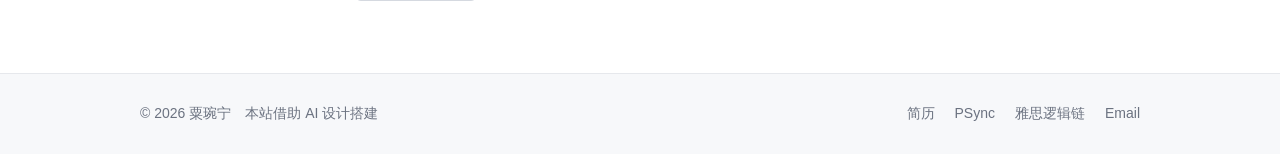
==== commit 2d2b6d58: "AI 工具改为 ChatGPT/Claude/Cursor/DeepSeek，学而思月均互动更正为约 500" ====
--- a/index.html
+++ b/index.html
@@ -148,7 +148,7 @@
 <noscript><p style="text-align:center;padding:20px;color:#6B7280">本页需要启用 JavaScript；也可以直接下载 <a href="assets/SuWanning_Resume.pdf" style="color:#2E5BBA">PDF 简历</a>。</p></noscript>
 
 <!-- 简历结构化数据：由 _work/resume/resume.json 生成，已去除个人隐私字段 -->
-<script type="application/json" id="resume-data">{"zh":{"basics":{"name":"粟琬宁","degree":"管理学学士 · 旅游管理","school":"河北经贸大学 · 旅游学院","major":"旅游管理","email":"3173524356@qq.com","portfolio":"https://sandglass-vic.github.io/ice-cv/"},"education":[{"school":"河北经贸大学","college":"旅游学院","major":"旅游管理","degree":"管理学学士","start":"2022.08","end":"2026.06","gpa":"85.37/100","rank":"5/52"}],"skills":[{"category":"语言","detail":"雅思 6.0（阅读 7.0），可用英文撰写帖子与资料；英语 CET-4（447）；普通话二级甲等。"},{"category":"AI 工具","detail":"熟练使用 ChatGPT、DeepSeek、千问、Claude 完成信息整理、文档撰写与内容生产，能判断并修改 AI 输出；借助 AI 独立开发 2 款 iOS 应用。"},{"category":"新媒体运营","detail":"运营过小红书、X、Instagram、微博账号，负责选题、写帖、配图与发布，按周复盘数据。"},{"category":"内容制作与数据","detail":"熟练使用剪映、PR、PS 制作图文与短视频；熟练使用 Excel 统计与可视化。"}],"experience":[{"title":"AI 新媒体运营实习生（海外方向）","company":"好未来（学而思）","start":"2026.01","end":"2026.03","highlights":["面向海外华人家长及竞赛学员，从 0 到 1 独立搭建并运营小红书、X、Instagram 共 3 个账号，独立负责选题、中英文写帖、配图与发布，累计发布图文 85+ 篇；单条最高浏览 10 万+，三账号累计曝光约 38 万、月均互动 1000+。","搭建「内容曝光—私信咨询—进群—顾问承接」用户转化链路，维护 200+ 人用户群的日常互动，协同顾问团队完成线索流转与跟进，理解用户从关注到咨询的完整路径。","使用 AI 辅助选题拆解、标题优化与英文文案，判断并修改 AI 产出；按周复盘数据，迭代选题、封面与转化话术。"],"metrics":[{"label":"运营账号","value":"3 个"},{"label":"发布图文","value":"85+ 篇"},{"label":"单条最高浏览","value":"10 万+"},{"label":"累计曝光","value":"约 38 万"},{"label":"月均互动","value":"1000+"},{"label":"用户群","value":"200+ 人"}]},{"title":"旅行顾问（用户运营方向）","company":"北京国旅华宸旅行社有限公司","start":"2024.06","end":"2024.08","highlights":["一线客户服务：日均承接 15–20 组客户咨询，累计 200+ 组，覆盖需求了解、线路推荐、答疑与回访，客户满意度 95%+。","反馈闭环：汇总一线反馈与 OTA 评价，提炼高频问题，提出并落实 2 条产品与话术优化建议，相关线路咨询转化率提升约 15%。","社群与复购：协助运营客户微信群，执行社群福利与复购活动，跟进触达与反馈回收；沉淀典型问题，形成可复用的沟通口径。"],"metrics":[{"label":"累计咨询","value":"200+ 组"},{"label":"满意度","value":"95%+"},{"label":"咨询转化率提升","value":"约 15%"}]}],"projects":[{"name":"PSync","subtitle":"多人面对面照片互传 iOS 应用","role":"个人项目，借助 AI 独立开发","start":"2026.08","end":"2026.11","tags":["iOS","SwiftUI","AI 辅助开发","需求文档","测试迭代"],"summary":"聚会后 2–8 人面对面一次互传所有照片，原图画质，相同照片不重复传。","highlights":["针对聚会后照片分散在各人手机的痛点梳理需求，定义核心功能：2–8 人面对面一次互传全部照片、原图画质（含实况照片）、相同照片只传一次、本地点对点传输不经服务器、核对安全码后开始传输。","编写结构化需求文档（分层架构、设备发现、去重与传输调度规则）指导 AI 开发；设计多设备互传场景测试，用真机反复测试迭代，并制作产品主页与宣传视频。"],"links":[{"label":"产品主页","url":"https://sandglass-vic.github.io/PSync/"}]},{"name":"雅思大作文逻辑链","subtitle":"离线备考 iOS 应用","role":"个人项目，借助 AI 独立开发","start":"2026.09","end":"2026.09","tags":["iOS","SwiftUI","AI 辅助开发","内容结构化"],"summary":"离线题库收录 252 道雅思高频大作文题，每题含概念拆解、推荐立场、得分点和 4–7 步中英逻辑链。","highlights":["先制定统一的内容规范（字段、步数范围、得分点要求），再借助 AI 分批产出 252 道高频题的结构化中英内容。","用脚本校验数据完整性，经多轮审核处理 578 条问题，最终全量复查后上线。"],"links":[]}],"competitions":[{"title":"主负责人","event":"河北经贸大学「金秋银杏节」","start":"2024.11","end":"2024.11","highlights":["担任主负责人，带领 8 人团队；活动面向石家庄市民开放，现场约 300 人参与，接待入校参观市民 100 余人。","统筹策划、筹备到现场执行的全流程，拆解任务、排定时间节点并跟进落地。","对接指导老师、采购、主持人与赞助商；负责赞助洽谈，拉到 5 家赞助，共 8000 元。"],"award":"8 人团队 · 约 300 人参与 · 5 家赞助共 8000 元"},{"title":"团队负责人","event":"第十四届全国大学生红色旅游创意策划大赛","start":"2024.04","end":"2024.07","highlights":["带队完成方案《红绿映照：长城景观智慧设计——喜峰口水下长城》，涵盖智慧旅游场景、研学产品体验与短视频营销传播策略。","负责市场与用户调研、核心策略与方案框架撰写。"],"award":"华北赛区二等奖（2024.07）"},{"title":"展台主持","event":"石家庄国际车展 · 上汽大众展台","start":"2025.10","end":"2025.10","highlights":["对接甲方需求确定讲解重点，现场向观众讲解车型卖点，吸引并引导观众到展台。"],"award":""},{"title":"突出贡献","event":"校融媒体中心","start":"2022.10","end":"2022.10","highlights":["参与运营河北经贸大学官方微博（粉丝 18.6 万，累计转赞评 406.2 万），负责选题、内容策划与发布，结合热点与校园场景产出内容并复盘数据。","独立运营个人小红书账号，单篇最高阅读 4 万；个人微博长期输出随笔。"],"award":"校融媒体中心“突出贡献评选一等奖”"}],"honors":["河北省三好学生（2023–2024）","河北经贸大学一等奖学金（2023–2024）"],"courses":[{"group":"商科与运营","items":[{"name":"服务运营管理"},{"name":"数据管理"},{"name":"财务管理","score":96.2},{"name":"市场营销学","score":86.1},{"name":"经济学","score":88.5},{"name":"商法","score":95.1},{"name":"旅游数据统计实操","score":89.0}]},{"group":"传播与沟通","items":[{"name":"旅游形象设计与传播","score":97.1},{"name":"新闻摄影"},{"name":"旅游英语","score":98.5},{"name":"商务沟通与礼仪","score":92.0},{"name":"旅游跨文化交流","score":90.0}]}]},"en":{"basics":{"name":"SU Wanning","degree":"B.M. Tourism Management","school":"Hebei University of Economics and Business, School of Tourism","major":"Tourism Management","email":"3173524356@qq.com","portfolio":"https://sandglass-vic.github.io/ice-cv/"},"education":[{"school":"Hebei University of Economics and Business","college":"School of Tourism","major":"Tourism Management","degree":"Bachelor of Management","start":"2022.08","end":"2026.06","gpa":"85.37/100","rank":"5/52"}],"skills":[{"category":"Languages","detail":"IELTS 6.0 (Reading 7.0), write English posts and materials; CET-4 (447); Mandarin Grade 2A."},{"category":"AI Tools","detail":"Use ChatGPT, DeepSeek, Qianwen, and Claude for research, documentation, and content, and review and edit AI output; built 2 iOS apps with AI."},{"category":"Social Media","detail":"Ran accounts on Xiaohongshu, X, Instagram, and Weibo: topics, posts, visuals, publishing, and weekly data reviews."},{"category":"Content & Data","detail":"CapCut, Premiere Pro, and Photoshop for posts and short videos; Excel for statistics and charts."}],"experience":[{"title":"AI New Media Operations Intern (Overseas)","company":"TAL Education (Xueersi)","start":"2026.01","end":"2026.03","highlights":["Independently launched and ran 3 accounts on Xiaohongshu, X, and Instagram for overseas Chinese parents and competition students, owning topics, bilingual posts, visuals, and publishing; 85+ posts, top post 100k+ views, ~380k total impressions and 1,000+ monthly engagements.","Built the user journey from content to DMs, group joins, and advisor handoff; kept a 200+-member user group engaged and worked with advisors on lead follow-up.","Used AI for topics, headlines, and English copy, editing every draft; iterated topics, covers, and messaging through weekly data reviews."],"metrics":[{"label":"Accounts","value":"3"},{"label":"Posts","value":"85+"},{"label":"Top post views","value":"100k+"},{"label":"Total impressions","value":"~380k"},{"label":"Monthly engagements","value":"1,000+"},{"label":"User group","value":"200+"}]},{"title":"Travel Consultant (User Operations)","company":"Beijing CITS Huachen Travel Agency Co., Ltd.","start":"2024.06","end":"2024.08","highlights":["Frontline service: handled 15–20 inquiries/day (200+ total) covering needs discovery, route recommendations, Q&A, and follow-up calls; 95%+ satisfaction.","Feedback loop: distilled recurring issues from customer feedback and OTA reviews; 2 product and messaging suggestions adopted, lifting route inquiry conversion by ~15%.","Community & repeat business: ran WeChat group perks and repurchase campaigns; turned common questions into reusable messaging guidelines."],"metrics":[{"label":"Inquiries handled","value":"200+"},{"label":"Satisfaction","value":"95%+"},{"label":"Inquiry conversion lift","value":"~15%"}]}],"projects":[{"name":"PSync","subtitle":"Face-to-face group photo sharing iOS app","role":"Personal project, built with AI","start":"2026.08","end":"2026.11","tags":["iOS","SwiftUI","AI-assisted development","Product spec","Testing & iteration"],"summary":"2–8 people exchange all their photos face to face in one go, in original quality, with duplicates sent only once.","highlights":["Scoped the pain point of party photos scattered across phones; defined core features: 2–8 people exchange all photos at once, original quality (incl. Live Photos), duplicates sent once, local peer-to-peer transfer with no server, safety-code check before transfer.","Wrote a structured spec (layered architecture, device discovery, dedup and scheduling rules) to guide AI coding; designed multi-device test scenarios, iterated via on-device testing; made a product page and promo video."],"links":[{"label":"Product page","url":"https://sandglass-vic.github.io/PSync/"}]},{"name":"IELTS Essay Logic Chains","subtitle":"Offline IELTS writing study iOS app","role":"Personal project, built with AI","start":"2026.09","end":"2026.09","tags":["iOS","SwiftUI","AI-assisted development","Content structuring"],"summary":"An offline bank of 252 high-frequency IELTS Task 2 questions, each with concept breakdown, recommended stance, scoring points, and a 4–7-step bilingual logic chain.","highlights":["Defined a content spec first (fields, step ranges, scoring points), then used AI to produce structured bilingual content for 252 questions in batches.","Validated data with scripts and resolved 578 issues across review rounds before a full final check."],"links":[]}],"competitions":[{"title":"Lead Organizer","event":"Golden Autumn Ginkgo Festival, HUEB","start":"2024.11","end":"2024.11","highlights":["Led a team of 8 as lead organizer; the festival was open to Shijiazhuang residents, with ~300 attendees and 100+ local residents hosted on campus.","Owned the end-to-end process from planning to on-site execution: broke down tasks, set milestones, tracked delivery.","Main contact for faculty advisors, procurement, hosts, and sponsors; secured 5 sponsors totaling RMB 8,000."],"award":"Team of 8 · ~300 attendees · 5 sponsors, RMB 8,000"},{"title":"Team Leader","event":"14th National College Student Red Tourism Creative Planning Competition","start":"2024.04","end":"2024.07","highlights":["Led the proposal Red & Green Reflections: Smart Design of the Great Wall Landscape – Xifengkou Underwater Great Wall, covering smart-tourism scenarios, study-tour products, and short-video marketing.","Owned market and user research, core strategy, and the proposal framework."],"award":"North China Second Prize (Jul 2024)"},{"title":"Booth Host","event":"Shijiazhuang International Auto Show · SAIC Volkswagen","start":"2025.10","end":"2025.10","highlights":["Aligned talking points with the client, presented model highlights, and drew visitors to the booth."],"award":""},{"title":"Outstanding Contribution","event":"University Integrated Media Center","start":"2022.10","end":"2022.10","highlights":["Helped run the university's official Weibo (186k followers, 4.06M total interactions): topic selection, content planning, publishing, and data review.","Independently run personal Xiaohongshu account (single-post peak 40k views); regular essay writing on personal Weibo."],"award":"Integrated Media Center “Outstanding Contribution First Prize”"}],"honors":["Hebei Provincial Outstanding Student (2023–24)","Hebei Univ. of Economics and Business First-Class Scholarship (2023–24)"],"courses":[{"group":"Business & Operations","items":[{"name":"Service Operations Management"},{"name":"Data Management"},{"name":"Financial Management","score":96.2},{"name":"Marketing","score":86.1},{"name":"Economics","score":88.5},{"name":"Commercial Law","score":95.1},{"name":"Tourism Data Statistics & Practice","score":89.0}]},{"group":"Communication","items":[{"name":"Tourism Image Design & Communication","score":97.1},{"name":"News Photography"},{"name":"Tourism English","score":98.5},{"name":"Business Communication & Etiquette","score":92.0},{"name":"Cross-cultural Communication in Tourism","score":90.0}]}]}}</script>
+<script type="application/json" id="resume-data">{"zh":{"basics":{"name":"粟琬宁","degree":"管理学学士 · 旅游管理","school":"河北经贸大学 · 旅游学院","major":"旅游管理","email":"3173524356@qq.com","portfolio":"https://sandglass-vic.github.io/ice-cv/"},"education":[{"school":"河北经贸大学","college":"旅游学院","major":"旅游管理","degree":"管理学学士","start":"2022.08","end":"2026.06","gpa":"85.37/100","rank":"5/52"}],"skills":[{"category":"语言","detail":"雅思 6.0（阅读 7.0），可用英文撰写帖子与资料；英语 CET-4（447）；普通话二级甲等。"},{"category":"AI 工具","detail":"熟练使用 ChatGPT、Claude、Cursor、DeepSeek 等 完成信息整理、文档撰写与内容生产，能判断并修改 AI 输出；借助 AI 独立开发 2 款 iOS 应用。"},{"category":"新媒体运营","detail":"运营过小红书、X、Instagram、微博账号，负责选题、写帖、配图与发布，按周复盘数据。"},{"category":"内容制作与数据","detail":"熟练使用剪映、PR、PS 制作图文与短视频；熟练使用 Excel 统计与可视化。"}],"experience":[{"title":"AI 新媒体运营实习生（海外方向）","company":"好未来（学而思）","start":"2026.01","end":"2026.03","highlights":["面向海外华人家长及竞赛学员，从 0 到 1 独立搭建并运营小红书、X、Instagram 共 3 个账号，独立负责选题、中英文写帖、配图与发布，累计发布图文 85+ 篇；单条最高浏览 10 万+，三账号累计曝光约 38 万、月均互动约 500。","搭建「内容曝光—私信咨询—进群—顾问承接」用户转化链路，维护 200+ 人用户群的日常互动，协同顾问团队完成线索流转与跟进，理解用户从关注到咨询的完整路径。","使用 AI 辅助选题拆解、标题优化与英文文案，判断并修改 AI 产出；按周复盘数据，迭代选题、封面与转化话术。"],"metrics":[{"label":"运营账号","value":"3 个"},{"label":"发布图文","value":"85+ 篇"},{"label":"单条最高浏览","value":"10 万+"},{"label":"累计曝光","value":"约 38 万"},{"label":"月均互动","value":"约 500"},{"label":"用户群","value":"200+ 人"}]},{"title":"旅行顾问（用户运营方向）","company":"北京国旅华宸旅行社有限公司","start":"2024.06","end":"2024.08","highlights":["一线客户服务：日均承接 15–20 组客户咨询，累计 200+ 组，覆盖需求了解、线路推荐、答疑与回访，客户满意度 95%+。","反馈闭环：汇总一线反馈与 OTA 评价，提炼高频问题，提出并落实 2 条产品与话术优化建议，相关线路咨询转化率提升约 15%。","社群与复购：协助运营客户微信群，执行社群福利与复购活动，跟进触达与反馈回收；沉淀典型问题，形成可复用的沟通口径。"],"metrics":[{"label":"累计咨询","value":"200+ 组"},{"label":"满意度","value":"95%+"},{"label":"咨询转化率提升","value":"约 15%"}]}],"projects":[{"name":"PSync","subtitle":"多人面对面照片互传 iOS 应用","role":"个人项目，借助 AI 独立开发","start":"2026.08","end":"2026.11","tags":["iOS","SwiftUI","AI 辅助开发","需求文档","测试迭代"],"summary":"聚会后 2–8 人面对面一次互传所有照片，原图画质，相同照片不重复传。","highlights":["针对聚会后照片分散在各人手机的痛点梳理需求，定义核心功能：2–8 人面对面一次互传全部照片、原图画质（含实况照片）、相同照片只传一次、本地点对点传输不经服务器、核对安全码后开始传输。","编写结构化需求文档（分层架构、设备发现、去重与传输调度规则）指导 AI 开发；设计多设备互传场景测试，用真机反复测试迭代，并制作产品主页与宣传视频。"],"links":[{"label":"产品主页","url":"https://sandglass-vic.github.io/PSync/"}]},{"name":"雅思大作文逻辑链","subtitle":"离线备考 iOS 应用","role":"个人项目，借助 AI 独立开发","start":"2026.09","end":"2026.09","tags":["iOS","SwiftUI","AI 辅助开发","内容结构化"],"summary":"离线题库收录 252 道雅思高频大作文题，每题含概念拆解、推荐立场、得分点和 4–7 步中英逻辑链。","highlights":["先制定统一的内容规范（字段、步数范围、得分点要求），再借助 AI 分批产出 252 道高频题的结构化中英内容。","用脚本校验数据完整性，经多轮审核处理 578 条问题，最终全量复查后上线。"],"links":[]}],"competitions":[{"title":"主负责人","event":"河北经贸大学「金秋银杏节」","start":"2024.11","end":"2024.11","highlights":["担任主负责人，带领 8 人团队；活动面向石家庄市民开放，现场约 300 人参与，接待入校参观市民 100 余人。","统筹策划、筹备到现场执行的全流程，拆解任务、排定时间节点并跟进落地。","对接指导老师、采购、主持人与赞助商；负责赞助洽谈，拉到 5 家赞助，共 8000 元。"],"award":"8 人团队 · 约 300 人参与 · 5 家赞助共 8000 元"},{"title":"团队负责人","event":"第十四届全国大学生红色旅游创意策划大赛","start":"2024.04","end":"2024.07","highlights":["带队完成方案《红绿映照：长城景观智慧设计——喜峰口水下长城》，涵盖智慧旅游场景、研学产品体验与短视频营销传播策略。","负责市场与用户调研、核心策略与方案框架撰写。"],"award":"华北赛区二等奖（2024.07）"},{"title":"展台主持","event":"石家庄国际车展 · 上汽大众展台","start":"2025.10","end":"2025.10","highlights":["对接甲方需求确定讲解重点，现场向观众讲解车型卖点，吸引并引导观众到展台。"],"award":""},{"title":"突出贡献","event":"校融媒体中心","start":"2022.10","end":"2022.10","highlights":["参与运营河北经贸大学官方微博（粉丝 18.6 万，累计转赞评 406.2 万），负责选题、内容策划与发布，结合热点与校园场景产出内容并复盘数据。","独立运营个人小红书账号，单篇最高阅读 4 万；个人微博长期输出随笔。"],"award":"校融媒体中心“突出贡献评选一等奖”"}],"honors":["河北省三好学生（2023–2024）","河北经贸大学一等奖学金（2023–2024）"],"courses":[{"group":"商科与运营","items":[{"name":"服务运营管理"},{"name":"数据管理"},{"name":"财务管理","score":96.2},{"name":"市场营销学","score":86.1},{"name":"经济学","score":88.5},{"name":"商法","score":95.1},{"name":"旅游数据统计实操","score":89.0}]},{"group":"传播与沟通","items":[{"name":"旅游形象设计与传播","score":97.1},{"name":"新闻摄影"},{"name":"旅游英语","score":98.5},{"name":"商务沟通与礼仪","score":92.0},{"name":"旅游跨文化交流","score":90.0}]}]},"en":{"basics":{"name":"SU Wanning","degree":"B.M. Tourism Management","school":"Hebei University of Economics and Business, School of Tourism","major":"Tourism Management","email":"3173524356@qq.com","portfolio":"https://sandglass-vic.github.io/ice-cv/"},"education":[{"school":"Hebei University of Economics and Business","college":"School of Tourism","major":"Tourism Management","degree":"Bachelor of Management","start":"2022.08","end":"2026.06","gpa":"85.37/100","rank":"5/52"}],"skills":[{"category":"Languages","detail":"IELTS 6.0 (Reading 7.0), write English posts and materials; CET-4 (447); Mandarin Grade 2A."},{"category":"AI Tools","detail":"Use ChatGPT, Claude, Cursor, DeepSeek and more for research, documentation, and content, and review and edit AI output; built 2 iOS apps with AI."},{"category":"Social Media","detail":"Ran accounts on Xiaohongshu, X, Instagram, and Weibo: topics, posts, visuals, publishing, and weekly data reviews."},{"category":"Content & Data","detail":"CapCut, Premiere Pro, and Photoshop for posts and short videos; Excel for statistics and charts."}],"experience":[{"title":"AI New Media Operations Intern (Overseas)","company":"TAL Education (Xueersi)","start":"2026.01","end":"2026.03","highlights":["Independently launched and ran 3 accounts on Xiaohongshu, X, and Instagram for overseas Chinese parents and competition students, owning topics, bilingual posts, visuals, and publishing; 85+ posts, top post 100k+ views, ~380k total impressions and ~500 monthly engagements.","Built the user journey from content to DMs, group joins, and advisor handoff; kept a 200+-member user group engaged and worked with advisors on lead follow-up.","Used AI for topics, headlines, and English copy, editing every draft; iterated topics, covers, and messaging through weekly data reviews."],"metrics":[{"label":"Accounts","value":"3"},{"label":"Posts","value":"85+"},{"label":"Top post views","value":"100k+"},{"label":"Total impressions","value":"~380k"},{"label":"Monthly engagements","value":"~500"},{"label":"User group","value":"200+"}]},{"title":"Travel Consultant (User Operations)","company":"Beijing CITS Huachen Travel Agency Co., Ltd.","start":"2024.06","end":"2024.08","highlights":["Frontline service: handled 15–20 inquiries/day (200+ total) covering needs discovery, route recommendations, Q&A, and follow-up calls; 95%+ satisfaction.","Feedback loop: distilled recurring issues from customer feedback and OTA reviews; 2 product and messaging suggestions adopted, lifting route inquiry conversion by ~15%.","Community & repeat business: ran WeChat group perks and repurchase campaigns; turned common questions into reusable messaging guidelines."],"metrics":[{"label":"Inquiries handled","value":"200+"},{"label":"Satisfaction","value":"95%+"},{"label":"Inquiry conversion lift","value":"~15%"}]}],"projects":[{"name":"PSync","subtitle":"Face-to-face group photo sharing iOS app","role":"Personal project, built with AI","start":"2026.08","end":"2026.11","tags":["iOS","SwiftUI","AI-assisted development","Product spec","Testing & iteration"],"summary":"2–8 people exchange all their photos face to face in one go, in original quality, with duplicates sent only once.","highlights":["Scoped the pain point of party photos scattered across phones; defined core features: 2–8 people exchange all photos at once, original quality (incl. Live Photos), duplicates sent once, local peer-to-peer transfer with no server, safety-code check before transfer.","Wrote a structured spec (layered architecture, device discovery, dedup and scheduling rules) to guide AI coding; designed multi-device test scenarios, iterated via on-device testing; made a product page and promo video."],"links":[{"label":"Product page","url":"https://sandglass-vic.github.io/PSync/"}]},{"name":"IELTS Essay Logic Chains","subtitle":"Offline IELTS writing study iOS app","role":"Personal project, built with AI","start":"2026.09","end":"2026.09","tags":["iOS","SwiftUI","AI-assisted development","Content structuring"],"summary":"An offline bank of 252 high-frequency IELTS Task 2 questions, each with concept breakdown, recommended stance, scoring points, and a 4–7-step bilingual logic chain.","highlights":["Defined a content spec first (fields, step ranges, scoring points), then used AI to produce structured bilingual content for 252 questions in batches.","Validated data with scripts and resolved 578 issues across review rounds before a full final check."],"links":[]}],"competitions":[{"title":"Lead Organizer","event":"Golden Autumn Ginkgo Festival, HUEB","start":"2024.11","end":"2024.11","highlights":["Led a team of 8 as lead organizer; the festival was open to Shijiazhuang residents, with ~300 attendees and 100+ local residents hosted on campus.","Owned the end-to-end process from planning to on-site execution: broke down tasks, set milestones, tracked delivery.","Main contact for faculty advisors, procurement, hosts, and sponsors; secured 5 sponsors totaling RMB 8,000."],"award":"Team of 8 · ~300 attendees · 5 sponsors, RMB 8,000"},{"title":"Team Leader","event":"14th National College Student Red Tourism Creative Planning Competition","start":"2024.04","end":"2024.07","highlights":["Led the proposal Red & Green Reflections: Smart Design of the Great Wall Landscape – Xifengkou Underwater Great Wall, covering smart-tourism scenarios, study-tour products, and short-video marketing.","Owned market and user research, core strategy, and the proposal framework."],"award":"North China Second Prize (Jul 2024)"},{"title":"Booth Host","event":"Shijiazhuang International Auto Show · SAIC Volkswagen","start":"2025.10","end":"2025.10","highlights":["Aligned talking points with the client, presented model highlights, and drew visitors to the booth."],"award":""},{"title":"Outstanding Contribution","event":"University Integrated Media Center","start":"2022.10","end":"2022.10","highlights":["Helped run the university's official Weibo (186k followers, 4.06M total interactions): topic selection, content planning, publishing, and data review.","Independently run personal Xiaohongshu account (single-post peak 40k views); regular essay writing on personal Weibo."],"award":"Integrated Media Center “Outstanding Contribution First Prize”"}],"honors":["Hebei Provincial Outstanding Student (2023–24)","Hebei Univ. of Economics and Business First-Class Scholarship (2023–24)"],"courses":[{"group":"Business & Operations","items":[{"name":"Service Operations Management"},{"name":"Data Management"},{"name":"Financial Management","score":96.2},{"name":"Marketing","score":86.1},{"name":"Economics","score":88.5},{"name":"Commercial Law","score":95.1},{"name":"Tourism Data Statistics & Practice","score":89.0}]},{"group":"Communication","items":[{"name":"Tourism Image Design & Communication","score":97.1},{"name":"News Photography"},{"name":"Tourism English","score":98.5},{"name":"Business Communication & Etiquette","score":92.0},{"name":"Cross-cultural Communication in Tourism","score":90.0}]}]}}</script>
 
 <script src="assets/site.js"></script>
 <script>
@@ -166,7 +166,7 @@
     skillsT: '技能与语言',
     skills: [
       { k: '语言', main: ['<b>雅思 6.0（阅读 7.0）</b>', 'CET-4 447', '普通话二级甲等'], note: '可用英文撰写社媒帖子与资料，实习中负责中英文帖子写作。' },
-      { k: 'AI 工具', main: ['<b>借助 AI 独立开发 2 款 iOS 应用</b>'], note: '熟练使用 ChatGPT、DeepSeek、千问、Claude 完成信息整理、文档撰写与内容生产，能判断并修改 AI 输出。', tags: ['ChatGPT', 'DeepSeek', '千问', 'Claude'] },
+      { k: 'AI 工具', main: ['<b>借助 AI 独立开发 2 款 iOS 应用</b>'], note: '熟练使用 ChatGPT、Claude、Cursor、DeepSeek 等 完成信息整理、文档撰写与内容生产，能判断并修改 AI 输出。', tags: ['ChatGPT', 'Claude', 'Cursor', 'DeepSeek'] },
       { k: '新媒体与内容', note: '运营过小红书、X、Instagram、微博账号，负责选题、写帖、配图与发布，按周复盘数据；用剪映、PR、PS 制作图文与短视频。', tags: ['小红书', 'X', 'Instagram', '微博', '剪映', 'Premiere Pro', 'Photoshop'] },
       { k: '办公与数据', note: '熟练使用 Excel 做数据统计与可视化。', tags: ['Excel'] },
     ],
@@ -196,7 +196,7 @@
     skillsT: 'Skills & Languages',
     skills: [
       { k: 'Languages', main: ['<b>IELTS 6.0 (Reading 7.0)</b>', 'CET-4 447', 'Mandarin Grade 2A'], note: 'Write English social posts and materials; wrote bilingual posts during my internship.' },
-      { k: 'AI Tools', main: ['<b>Built 2 iOS apps on my own with AI</b>'], note: 'Use ChatGPT, DeepSeek, Qianwen, and Claude for research, documentation, and content, and review and edit AI output.', tags: ['ChatGPT', 'DeepSeek', 'Qianwen', 'Claude'] },
+      { k: 'AI Tools', main: ['<b>Built 2 iOS apps on my own with AI</b>'], note: 'Use ChatGPT, Claude, Cursor, DeepSeek and more for research, documentation, and content, and review and edit AI output.', tags: ['ChatGPT', 'Claude', 'Cursor', 'DeepSeek'] },
       { k: 'Social Media & Content', note: 'Ran accounts on Xiaohongshu, X, Instagram, and Weibo: topics, posts, visuals, publishing, and weekly data reviews. CapCut, Premiere Pro, and Photoshop for posts and short videos.', tags: ['Xiaohongshu', 'X', 'Instagram', 'Weibo', 'CapCut', 'Premiere Pro', 'Photoshop'] },
       { k: 'Office & Data', note: 'Excel for statistics and charts.', tags: ['Excel'] },
     ],
